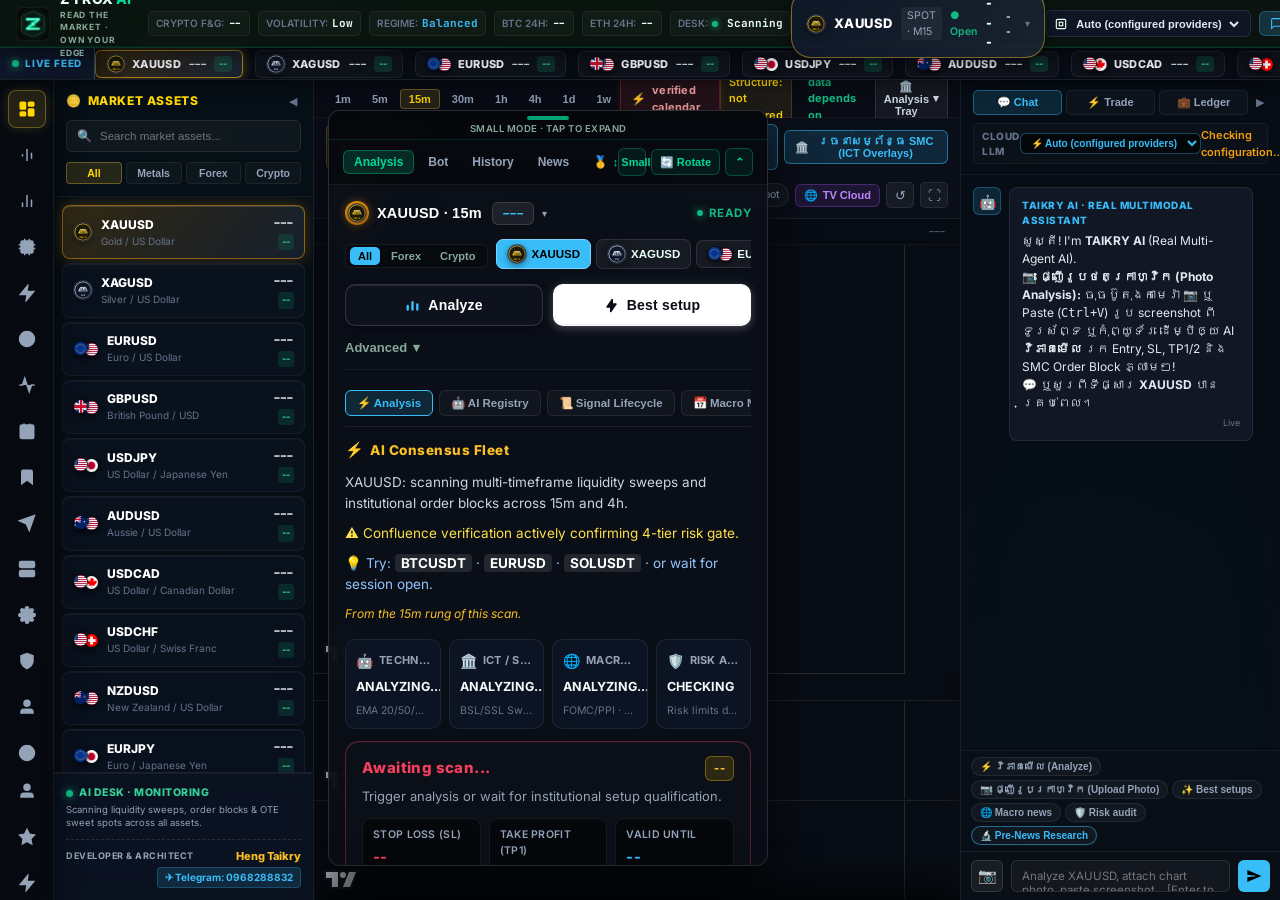
==== taikry/web/index.html @ 3a6254d8 "fix: restore realtime economic calendar feed" ====
<!DOCTYPE html>
<html lang="en">
<head>
  <meta charset="UTF-8">
  <meta name="viewport" content="width=device-width, initial-scale=1.0, viewport-fit=cover">
  <meta name="apple-mobile-web-app-capable" content="yes">
  <meta name="apple-mobile-web-app-status-bar-style" content="black-translucent">
  <meta name="apple-mobile-web-app-title" content="ZYROX AI">
  <meta name="mobile-web-app-capable" content="yes">
  <meta name="format-detection" content="telephone=no">
  <title>ZYROX AI — Read the Market. Own Your Edge.</title>
  <link rel="icon" type="image/svg+xml" href="assets/brand/zyrox-logo-icon.svg">
  <link rel="alternate icon" type="image/png" href="assets/brand/zyrox-logo-icon.png">
  <link rel="apple-touch-icon" href="assets/brand/zyrox-logo-icon.png">
  <link rel="stylesheet" href="styles.css?v=2.4.0">
  <link rel="preconnect" href="https://fonts.googleapis.com">
  <link rel="preconnect" href="https://fonts.gstatic.com" crossorigin>
  <link href="https://fonts.googleapis.com/css2?family=Inter:wght@400;500;600;700;800&family=JetBrains+Mono:wght@400;500;700&family=Kantumruy+Pro:wght@400;600;700&display=swap" rel="stylesheet">
  <!-- Telegram Mini App (WebApp) SDK -->
  <script src="https://telegram.org/js/telegram-web-app.js"></script>
</head>
<body class="theme-zyrox-emerald mobile-view-chart">

  <!-- ==========================================================================
       MAIN TERMINAL SHELL
       ========================================================================== -->
  <div class="terminal-shell">

    <!-- TOP GLOBAL INTELLIGENCE HEADER BAR -->
    <header class="terminal-topbar">
      <!-- Left: Brand Logo & Market Regime Bar -->
      <div class="topbar-left">
        <div class="terminal-brand" onclick="switchNavPane('overview')" title="ZYROX AI — Read the Market. Own Your Edge.">
          <img src="assets/brand/zyrox-logo-icon.svg" alt="ZYROX AI" class="brand-vector-logo" width="34" height="34">
          <div class="terminal-brand-text">
            <span class="brand-name" id="t-brand-title">ZYROX<span class="brand-accent">AI</span></span>
            <span class="brand-tag" id="t-brand-sub">READ THE MARKET · OWN YOUR EDGE</span>
          </div>
        </div>

        <!-- Live Market Regime Ticker Tape -->
        <div class="regime-ticker-bar">
          <div class="regime-item" title="Crypto Fear & Greed Index">
            <span class="regime-lbl">CRYPTO F&G:</span>
            <span class="regime-val text-gold" id="regime-fg-val">--</span>
          </div>
          <div class="regime-item" title="Market Implied Volatility">
            <span class="regime-lbl">VOLATILITY:</span>
            <span class="regime-val text-green" id="regime-vol-val">Low</span>
          </div>
          <div class="regime-item" title="Current Macro Regime">
            <span class="regime-lbl">REGIME:</span>
            <span class="regime-val text-cyan" id="regime-bias-val">Balanced</span>
          </div>
          <div class="regime-item" title="Bitcoin 24-Hour Change">
            <span class="regime-lbl">BTC 24H:</span>
            <span class="regime-val text-green" id="top-btc-24h">--</span>
          </div>
          <div class="regime-item" title="Ethereum 24-Hour Change">
            <span class="regime-lbl">ETH 24H:</span>
            <span class="regime-val text-green" id="top-eth-24h">--</span>
          </div>
          <div class="regime-item" title="Autonomous Multi-Agent Sentinel">
            <span class="regime-lbl">DESK:</span>
            <span class="regime-val text-green"><span class="pulse-dot-sm"></span> Scanning</span>
          </div>
        </div>
      </div>

      <!-- Center: Active Symbol Live Badge with Real-Time Flashing Ticker -->
      <div class="topbar-center">
        <div class="active-symbol-pill" onclick="openPairModal()" title="Click to Switch Market Instrument (All Crypto & Forex)">
          <span class="active-sym-icon" id="top-active-icon"><span class="real-asset-logo-wrap" title="Gold (XAU/USD)"><img src="assets/logos/xau.svg" class="real-asset-logo" alt="Gold XAU"></span></span>
          <span class="active-sym-ticker" id="top-active-ticker">XAUUSD</span>
          <span class="active-sym-source" id="top-active-source">SPOT · M15</span>
          <span class="active-sym-status">● Open</span>
          <span class="active-sym-price text-green" id="top-active-price">---</span>
          <span class="active-sym-change" id="top-active-change">--</span>
          <span class="active-sym-caret">▾</span>
        </div>
      </div>

      <!-- Right: AI Engine Selector & Action Buttons -->
      <div class="topbar-right">
        <!-- AI Engine Selector -->
        <div class="top-llm-wrapper" title="Select AI Engine Provider">
          <label class="top-llm-label" for="llm-provider-select">
            <svg class="top-btn-svg" viewBox="0 0 24 24" width="14" height="14" fill="none" stroke="currentColor" stroke-width="2"><rect x="4" y="4" width="16" height="16" rx="2"/><rect x="9" y="9" width="6" height="6"/></svg>
          </label>
          <select id="llm-provider-select" name="llm-provider-select" aria-label="AI Engine Provider" class="top-llm-select" onchange="onLLMProviderChange(this.value)">
            <option value="auto">Auto (configured providers)</option>
            <option value="anyrouter">AnyRouter Gateway</option>
            <option value="orcarouter">OrcaRouter Gateway</option>
            <option value="freellmapi">FreeLLMAPI endpoint</option>
            <option value="claude">Anthropic Claude</option>
            <option value="openai">OpenAI</option>
            <option value="gemini">Google Gemini</option>
            <option value="deepseek">DeepSeek</option>
            <option value="manus">Manus</option>
            <option value="ensemble">Configured provider ensemble</option>
            <option value="quant">Deterministic Python agents (no cloud LLM)</option>
          </select>
        </div>

        <!-- Action Quick-Buttons -->
        <button class="top-action-btn btn-ask-ai" onclick="focusAIChat()" title="Open AI Chat Assistant">
          <svg class="top-btn-svg" viewBox="0 0 24 24" width="13" height="13" fill="none" stroke="currentColor" stroke-width="2"><path d="M21 15a2 2 0 0 1-2 2H7l-4 4V5a2 2 0 0 1 2-2h14a2 2 0 0 1 2 2z"/></svg>
          <span id="t-top-ask-ai">Ask AI</span>
        </button>
        <button class="top-action-btn btn-quick-trade" onclick="executePlanTradeBridge()" title="Record a simulated paper trade and send a manual ticket">
          <svg class="top-btn-svg" viewBox="0 0 24 24" width="13" height="13" fill="none" stroke="currentColor" stroke-width="2"><polygon points="13 2 3 14 12 14 11 22 21 10 12 10 13 2"/></svg>
          <span id="t-top-trade">Paper Trade</span>
        </button>
        <button class="top-action-btn btn-top-alert" onclick="armCurrentAlert()" title="Arm Price Alert">
          <svg class="top-btn-svg" viewBox="0 0 24 24" width="13" height="13" fill="none" stroke="currentColor" stroke-width="2"><path d="M18 8A6 6 0 0 0 6 8c0 7-3 9-3 9h18s-3-2-3-9"/><path d="M13.73 21a2 2 0 0 1-3.46 0"/></svg>
          <span>Alert</span>
        </button>
        <button class="top-action-btn btn-lang" id="btn-lang-toggle" onclick="toggleLanguage()" title="Toggle Language (English / ភាសាខ្មែរ)">
          <svg class="top-btn-svg" viewBox="0 0 24 24" width="13" height="13" fill="none" stroke="currentColor" stroke-width="2"><circle cx="12" cy="12" r="10"/><line x1="2" y1="12" x2="22" y2="12"/><path d="M12 2a15.3 15.3 0 0 1 4 10 15.3 15.3 0 0 1-4 10 15.3 15.3 0 0 1-4-10 15.3 15.3 0 0 1 4-10z"/></svg>
          <span id="lang-btn-text">ភាសាខ្មែរ</span>
        </button>
        <button class="top-action-btn btn-schema-studio" id="btn-open-schema-studio" onclick="openSchemaStudio()" title="Open ZYROX Schema Studio & Database Platform">
          <svg class="top-btn-svg" viewBox="0 0 24 24" width="13" height="13" fill="none" stroke="currentColor" stroke-width="2"><rect x="3" y="3" width="18" height="18" rx="2" ry="2"/><line x1="3" y1="9" x2="21" y2="9"/><line x1="9" y1="21" x2="9" y2="9"/></svg>
          <span style="color:var(--cyan-neon, #06b6d4); font-weight:700;">📐 Schema Studio</span>
        </button>
        <!-- Windows Exness MT5 Bridge Live Status Pill -->
        <div class="bridge-status-pill" id="top-bridge-status-pill" onclick="openMT5BridgeModal()" title="Exness MT5 Windows Bridge: Click to view status & setup guide">
          <span class="bridge-status-dot bridge-disconnected" id="top-bridge-dot"></span>
          <span class="bridge-status-label" id="top-bridge-label">MT5: STANDBY</span>
        </div>
        <!-- Developer Profile & Direct Telegram Contact Badge -->
        <div class="dev-profile-badge" onclick="openDeveloperModal()" title="System Architect: Heng Taikry · Telegram: 0968288832">
          <div class="dev-avatar-pulse">
            <svg class="dev-avatar-svg" viewBox="0 0 24 24" width="14" height="14" fill="none" stroke="currentColor" stroke-width="2"><path d="M20 21v-2a4 4 0 0 0-4-4H8a4 4 0 0 0-4 4v2"/><circle cx="12" cy="7" r="4"/></svg>
            <span class="dev-online-pip"></span>
          </div>
          <div class="dev-info-col">
            <span class="dev-name">Heng Taikry</span>
            <span class="dev-contact-sub"><svg viewBox="0 0 24 24" width="10" height="10" fill="currentColor" class="dev-contact-svg"><path d="M2.01 21L23 12 2.01 3 2 10l15 2-15 2z"/></svg> 0968288832</span>
          </div>
        </div>
        <button class="top-action-btn btn-account-saas" id="top-btn-account" onclick="switchNavPane('account')" title="SaaS Account, 14-Day Free Trial & Quotas">
          <svg class="top-btn-svg" viewBox="0 0 24 24" width="13" height="13" fill="none" stroke="currentColor" stroke-width="2"><path d="M20 21v-2a4 4 0 0 0-4-4H8a4 4 0 0 0-4 4v2"/><circle cx="12" cy="7" r="4"/></svg>
          <span id="top-account-label">Account (Trial)</span>
        </button>
        <div class="status-badge status-badge-compact">
          <div class="status-dot"></div>
          <span id="system-status-text">SYSTEM STATUS</span>
        </div>
      </div>
    </header>
 
    <!-- ==========================================================================
         LIVE CRYPTO & FOREX INFINITE RUNNING LOOP TICKER RIBBON
         ========================================================================== -->
    <div class="crypto-forex-ticker-ribbon" id="crypto-forex-ticker" title="Click any market instrument to load chart instantly">
      <div class="ticker-ribbon-tag">
        <span class="ticker-live-dot"></span>
        <span class="ticker-tag-text">LIVE FEED</span>
      </div>
      <div class="ticker-ribbon-viewport">
        <div class="ticker-ribbon-track" id="ticker-ribbon-track">
          <!-- Populated dynamically and cloned for continuous infinite scrolling -->
        </div>
      </div>
    </div>

    <!-- ==========================================================================
         TERMINAL WORKSPACE BODY (4-Column Layout)
         ========================================================================== -->
    <div class="terminal-workspace">

      <!-- ======================================================================
           COLUMN 1: SLIM ICON NAVIGATION SIDEBAR (~56px)
           ====================================================================== -->
      <aside class="terminal-icon-nav" id="icon-nav-sidebar">
        <div class="nav-icon-group">
          <!-- 1. Overview -->
          <button class="nav-icon-btn active" id="btn-nav-overview" onclick="switchNavPane('overview')" title="Overview Dashboard">
            <svg class="nav-svg" viewBox="0 0 24 24" fill="none" stroke="currentColor" stroke-width="2"><rect x="3" y="3" width="7" height="9" rx="1"/><rect x="14" y="3" width="7" height="5" rx="1"/><rect x="14" y="12" width="7" height="9" rx="1"/><rect x="3" y="16" width="7" height="5" rx="1"/></svg>
            <span class="nav-tooltip">1. Overview</span>
          </button>
          <!-- 2. Live Markets -->
          <button class="nav-icon-btn" id="btn-nav-markets" onclick="switchNavPane('markets')" title="Live Markets Screener">
            <svg class="nav-svg" viewBox="0 0 24 24" fill="none" stroke="currentColor" stroke-width="2"><path d="M18 17V9M12 20V4M6 14v-3"/></svg>
            <span class="nav-tooltip">2. Live Markets</span>
          </button>
          <!-- 3. Advanced Charts -->
          <button class="nav-icon-btn" id="btn-nav-charts" onclick="switchNavPane('charts')" title="Advanced Interactive Charts">
            <svg class="nav-svg" viewBox="0 0 24 24" fill="none" stroke="currentColor" stroke-width="2"><line x1="18" y1="20" x2="18" y2="10"/><line x1="12" y1="20" x2="12" y2="4"/><line x1="6" y1="20" x2="6" y2="14"/></svg>
            <span class="nav-tooltip">3. Advanced Charts</span>
          </button>
          <!-- 4. AI Market Analysis -->
          <button class="nav-icon-btn" id="btn-nav-analysis" onclick="switchNavPane('analysis')" title="AI Market Analysis & SMC">
            <svg class="nav-svg" viewBox="0 0 24 24" fill="none" stroke="currentColor" stroke-width="2"><rect x="4" y="4" width="16" height="16" rx="2"/><rect x="9" y="9" width="6" height="6"/><path d="M9 1v3M15 1v3M9 20v3M15 20v3M20 9h3M20 14h3M1 9h3M1 14h3"/></svg>
            <span class="nav-tooltip">4. AI Analysis</span>
          </button>
          <!-- 5. Signal Center -->
          <button class="nav-icon-btn" id="btn-nav-signals" onclick="switchNavPane('signals')" title="Signal Center">
            <svg class="nav-svg" viewBox="0 0 24 24" fill="none" stroke="currentColor" stroke-width="2"><polygon points="13 2 3 14 12 14 11 22 21 10 12 10 13 2"/></svg>
            <span class="nav-tooltip">5. Signal Center</span>
          </button>
          <!-- 6. Signal History -->
          <button class="nav-icon-btn" id="btn-nav-history" onclick="switchNavPane('history')" title="Signal History & Audit Ledger">
            <svg class="nav-svg" viewBox="0 0 24 24" fill="none" stroke="currentColor" stroke-width="2"><circle cx="12" cy="12" r="10"/><polyline points="12 6 12 12 16 14"/></svg>
            <span class="nav-tooltip">6. Signal History</span>
          </button>
          <!-- 7. Performance Analytics -->
          <button class="nav-icon-btn" id="btn-nav-analytics" onclick="switchNavPane('analytics')" title="Performance Analytics">
            <svg class="nav-svg" viewBox="0 0 24 24" fill="none" stroke="currentColor" stroke-width="2"><path d="M22 12h-4l-3 9L9 3l-3 9H2"/></svg>
            <span class="nav-tooltip">7. Performance Analytics</span>
          </button>
          <!-- 8. Economic Calendar -->
          <button class="nav-icon-btn" id="btn-nav-calendar" onclick="switchNavPane('calendar')" title="Macro Economic Calendar">
            <svg class="nav-svg" viewBox="0 0 24 24" fill="none" stroke="currentColor" stroke-width="2"><rect x="3" y="4" width="18" height="18" rx="2" ry="2"/><line x1="16" y1="2" x2="16" y2="6"/><line x1="8" y1="2" x2="8" y2="6"/><line x1="3" y1="10" x2="21" y2="10"/></svg>
            <span class="nav-tooltip">8. Economic Calendar</span>
          </button>
          <!-- 9. Watchlist -->
          <button class="nav-icon-btn" id="btn-nav-watchlist" onclick="switchNavPane('watchlist')" title="Market Watchlist">
            <svg class="nav-svg" viewBox="0 0 24 24" fill="none" stroke="currentColor" stroke-width="2"><path d="M19 21l-7-5-7 5V5a2 2 0 0 1 2-2h10a2 2 0 0 1 2 2z"/></svg>
            <span class="nav-tooltip">9. Watchlist</span>
          </button>
          <!-- 10. Telegram Alerts -->
          <button class="nav-icon-btn" id="btn-nav-telegram" onclick="switchNavPane('telegram')" title="Telegram Alerts & Bot">
            <svg class="nav-svg" viewBox="0 0 24 24" fill="none" stroke="currentColor" stroke-width="2"><line x1="22" y1="2" x2="11" y2="13"/><polygon points="22 2 15 22 11 13 2 9 22 2"/></svg>
            <span class="nav-tooltip">10. Telegram Alerts</span>
          </button>
          <!-- 11. MT5 Connection -->
          <button class="nav-icon-btn" id="btn-nav-mt5" onclick="switchNavPane('mt5')" title="Exness MT5 Connection">
            <svg class="nav-svg" viewBox="0 0 24 24" fill="none" stroke="currentColor" stroke-width="2"><rect x="2" y="2" width="20" height="8" rx="2" ry="2"/><rect x="2" y="14" width="20" height="8" rx="2" ry="2"/><line x1="6" y1="6" x2="6.01" y2="6"/><line x1="6" y1="18" x2="6.01" y2="18"/></svg>
            <span class="nav-tooltip">11. MT5 Connection</span>
          </button>
          <!-- 12. Settings -->
          <button class="nav-icon-btn" id="btn-nav-settings" onclick="switchNavPane('settings')" title="Terminal Settings">
            <svg class="nav-svg" viewBox="0 0 24 24" fill="none" stroke="currentColor" stroke-width="2"><circle cx="12" cy="12" r="3"/><path d="M19.4 15a1.65 1.65 0 0 0 .33 1.82l.06.06a2 2 0 0 1 0 2.83 2 2 0 0 1-2.83 0l-.06-.06a1.65 1.65 0 0 0-1.82-.33 1.65 1.65 0 0 0-1 1.51V21a2 2 0 0 1-2 2 2 2 0 0 1-2-2v-.09A1.65 1.65 0 0 0 9 19.4a1.65 1.65 0 0 0-1.82.33l-.06.06a2 2 0 0 1-2.83 0 2 2 0 0 1 0-2.83l.06-.06a1.65 1.65 0 0 0 .33-1.82 1.65 1.65 0 0 0-1.51-1H3a2 2 0 0 1-2-2 2 2 0 0 1 2-2h.09A1.65 1.65 0 0 0 4.6 9a1.65 1.65 0 0 0-.33-1.82l-.06-.06a2 2 0 0 1 0-2.83 2 2 0 0 1 2.83 0l.06.06a1.65 1.65 0 0 0 1.82.33H9a1.65 1.65 0 0 0 1-1.51V3a2 2 0 0 1 2-2 2 2 0 0 1 2 2v.09a1.65 1.65 0 0 0 1 1.51 1.65 1.65 0 0 0 1.82-.33l.06-.06a2 2 0 0 1 2.83 0 2 2 0 0 1 0 2.83l-.06.06a1.65 1.65 0 0 0-.33 1.82V9a1.65 1.65 0 0 0 1.51 1H21a2 2 0 0 1 2 2 2 2 0 0 1-2 2h-.09a1.65 1.65 0 0 0-1.51 1z"/></svg>
            <span class="nav-tooltip">12. Settings</span>
          </button>
          <!-- 13. Admin -->
          <button class="nav-icon-btn" id="btn-nav-admin" onclick="switchNavPane('admin')" title="Admin Console">
            <svg class="nav-svg" viewBox="0 0 24 24" fill="none" stroke="currentColor" stroke-width="2"><path d="M12 22s8-4 8-10V5l-8-3-8 3v7c0 6 8 10 8 10z"/><polyline points="9 12 11 14 15 10"/></svg>
            <span class="nav-tooltip">13. Admin</span>
          </button>
          <!-- 14. SaaS Account -->
          <button class="nav-icon-btn" id="btn-nav-account" onclick="switchNavPane('account')" title="SaaS Account, Free Trial & Telegram Link">
            <svg class="nav-svg" viewBox="0 0 24 24" fill="none" stroke="currentColor" stroke-width="2"><path d="M20 21v-2a4 4 0 0 0-4-4H8a4 4 0 0 0-4 4v2"/><circle cx="12" cy="7" r="4"/></svg>
            <span class="nav-tooltip">14. Account & Trial</span>
          </button>
          <!-- 15. Support Center -->
          <button class="nav-icon-btn" id="btn-nav-support" onclick="switchNavPane('support')" title="Support Desk & Helpdesk">
            <svg class="nav-svg" viewBox="0 0 24 24" fill="none" stroke="currentColor" stroke-width="2"><circle cx="12" cy="12" r="10"/><path d="M9.09 9a3 3 0 0 1 5.83 1c0 2-3 3-3 3"/><line x1="12" y1="17" x2="12.01" y2="17"/></svg>
            <span class="nav-tooltip">15. Support Desk</span>
          </button>
        </div>

        <!-- Bottom Icons -->
        <div class="nav-bottom-group">
          <button class="nav-icon-btn dev-nav-btn" onclick="openDeveloperModal()" title="System Architect: Heng Taikry · Telegram: 0968288832">
            <svg class="nav-svg" viewBox="0 0 24 24" fill="none" stroke="currentColor" stroke-width="2"><path d="M20 21v-2a4 4 0 0 0-4-4H8a4 4 0 0 0-4 4v2"/><circle cx="12" cy="7" r="4"/></svg>
            <span class="nav-tooltip">Dev Profile</span>
          </button>
          <button class="nav-icon-btn" onclick="showPlansModal()" title="Institutional Pro Tier">
            <svg class="nav-svg" viewBox="0 0 24 24" fill="none" stroke="currentColor" stroke-width="2"><polygon points="12 2 15.09 8.26 22 9.27 17 14.14 18.18 21.02 12 17.77 5.82 21.02 7 14.14 2 9.27 8.91 8.26 12 2"/></svg>
            <span class="nav-tooltip">VIP Tier</span>
          </button>
          <button class="nav-icon-btn" id="btn-scan" onclick="triggerScan()" title="Trigger Market Scan Now">
            <svg class="nav-svg" viewBox="0 0 24 24" fill="none" stroke="currentColor" stroke-width="2"><polygon points="13 2 3 14 12 14 11 22 21 10 12 10 13 2"/></svg>
            <span class="nav-tooltip" id="t-scan-btn">Scan Now</span>
          </button>
        </div>
      </aside>

      <!-- ======================================================================
           COLUMN 2: WATCHLIST & ASSET SEARCH SIDEBAR (~260px)
           ====================================================================== -->
      <section class="terminal-watchlist-panel" id="terminal-watchlist">
        <!-- Watchlist Header -->
        <div class="watchlist-header">
          <div class="watchlist-title-row">
            <div class="watchlist-title-badge">
              <span>🪙</span>
              <span id="t-watchlist-title">Market Assets</span>
            </div>
            <button class="btn-collapse-watchlist" onclick="toggleWatchlistCollapse()" title="Toggle Watchlist Width">◀</button>
          </div>

          <!-- Live Search Input -->
          <div class="watchlist-search-wrap">
            <span class="search-icon">🔍</span>
            <input type="text" id="watchlist-search-input" class="watchlist-search-input" placeholder="Search market assets..." oninput="onWatchlistSearch(this.value)">
          </div>

          <!-- Category Filter Pills -->
          <div class="watchlist-cat-pills">
            <button class="wcat-pill active" onclick="switchWatchlistTab('ALL', this)">All</button>
            <button class="wcat-pill" onclick="switchWatchlistTab('COMMODITIES', this)">Metals</button>
            <button class="wcat-pill" onclick="switchWatchlistTab('FOREX', this)">Forex</button>
            <button class="wcat-pill" onclick="switchWatchlistTab('CRYPTO', this)">Crypto</button>
          </div>
        </div>

        <!-- Watchlist Items List (Real-Time Live Streaming) -->
        <div class="watchlist-scroll-container" id="watchlist-container">
          <!-- Rendered dynamically by app.js with live prices, tick animations, and change % -->
        </div>

        <!-- Monitoring status card; scanning depends on the running host and configured data feeds. -->
        <div class="desk-signal-card">
          <div class="desk-signal-header">
            <div class="desk-dot-pulse"></div>
            <span class="desk-title">AI DESK · MONITORING</span>
          </div>
          <div class="desk-desc">Scanning liquidity sweeps, order blocks & OTE sweet spots across all assets.</div>
          <div class="desk-dev-footer" onclick="openDeveloperModal()" title="Click to view Developer Profile & Contact">
            <div class="desk-dev-row">
              <span class="desk-dev-tag">DEVELOPER & ARCHITECT</span>
              <span class="desk-dev-author">Heng Taikry</span>
            </div>
            <div class="desk-dev-tg-row">
              <span class="desk-dev-tg-badge">✈ Telegram: 0968288832</span>
            </div>
          </div>
        </div>
      </section>

      <!-- ======================================================================
           COLUMN 3: CENTER CHART CANVAS & DOCKED PRO COCKPIT (flex-1)
           ====================================================================== -->
      <section class="terminal-center-canvas" id="terminal-center-canvas">
        
        <!-- Canvas Top Subbar: Timeframe Pills, Macro Catalyst Badge, Chart Status -->
        <div class="canvas-subbar">
          <div class="timeframe-selector-group">
            <button class="tf-pill" onclick="switchTimeframe('1', this)">1m</button>
            <button class="tf-pill" onclick="switchTimeframe('5', this)">5m</button>
            <button class="tf-pill active" onclick="switchTimeframe('15', this)">15m</button>
            <button class="tf-pill" onclick="switchTimeframe('30', this)">30m</button>
            <button class="tf-pill" onclick="switchTimeframe('60', this)">1h</button>
            <button class="tf-pill" onclick="switchTimeframe('240', this)">4h</button>
            <button class="tf-pill" onclick="switchTimeframe('D', this)">1d</button>
            <button class="tf-pill" onclick="switchTimeframe('W', this)">1w</button>
          </div>

          <!-- Pinned Macro Event Catalyst -->
          <div class="macro-catalyst-pill" id="macro-catalyst-badge" onclick="toggleMacroDrawer()" title="Click to view Forex Factory macro calendar">
            <span class="macro-fire-icon">⚡</span>
            <span id="macro-catalyst-text">No verified calendar data</span>
          </div>

          <div class="chart-meta-tags">
            <span class="meta-tag meta-tag-range" id="disp-structure-range">Structure: not measured</span>
            <span class="meta-tag meta-tag-live">Chart data depends on provider</span>
            <button class="btn-toggle-deepdive" onclick="toggleDeepDiveTray()" title="Toggle SMC & Causes Deep Dive Panel">
              <span>🏛️ Analysis Tray</span> <span id="deepdive-arrow">▾</span>
            </button>
          </div>
        </div>

        <!-- Main TradingView Chart Container -->
        <div class="tradingview-wrapper" id="tradingview-container">
          <!-- Embedded TradingView iframe -->
        </div>

        <!-- Floating Exit Fullscreen / Rotate Badge -->
        <button type="button" class="exit-fullscreen-badge" id="exit-fullscreen-badge" onclick="toggleRotateChart()" title="Exit Fullscreen / Rotate View">
          <span>✕</span> <span>Exit Fullscreen</span>
        </button>

        <!-- ====================================================================
             DOCKED FLOATING PRO COCKPIT WIDGET (At Bottom-Left of Chart)
             ==================================================================== -->
        <div class="cockpit-widget-card cockpit-size-small" id="cockpit-widget">
          <!-- Mobile Drag / Tap Resize & Rotation Handle -->
          <div class="cockpit-resize-handle" id="cockpit-resize-handle" onclick="cycleCockpitSize()" title="Tap to switch between Small, Big, and Minimized size">
            <div class="handle-pill"></div>
            <span class="handle-mode-indicator" id="cockpit-mode-indicator">Small Mode · Tap to Expand</span>
          </div>

          <!-- Top Navigation Pills & Controls -->
          <div class="cockpit-top-bar">
            <div class="cockpit-tabs-group">
              <button class="cockpit-tab-pill active" id="c-tab-analysis" onclick="switchCockpitTab('analysis', this)">Analysis</button>
              <button class="cockpit-tab-pill" id="c-tab-bot" onclick="switchCockpitTab('bot', this)">Bot</button>
              <button class="cockpit-tab-pill" id="c-tab-history" onclick="switchCockpitTab('history', this)">History</button>
              <button class="cockpit-tab-pill" id="c-tab-news" onclick="switchCockpitTab('news', this)">News</button>
              <button class="cockpit-tab-pill" id="c-tab-xauusd-signals" onclick="switchCockpitTab('xauusd-signals', this)">🥇 Gold Signals</button>
            </div>
            <div class="cockpit-top-actions">
              <button type="button" class="btn-card-size-toggle" onclick="cycleCockpitSize()" id="cockpit-size-btn" title="Rotate Size: Small / Big">↕ Small</button>
              <button type="button" class="btn-rotate-chart-toggle" onclick="toggleRotateChart()" id="cockpit-rotate-btn" title="Rotate Chart / Fullscreen View">🔄 Rotate</button>
              <button type="button" class="btn-collapse-toggle" onclick="toggleCockpitCollapse()" id="cockpit-collapse-btn" title="Minimize / Expand Cockpit">⌃</button>
            </div>
          </div>

          <div class="cockpit-body" id="cockpit-body">
            <!-- Pair Selector Badge & Live Status -->
            <div class="cockpit-asset-row">
              <button class="cockpit-asset-badge" onclick="openPairModal()" title="Click to choose from All Crypto & Forex pairs">
                <div class="asset-icon-wrapper" id="cockpit-asset-icon-wrap">
                  <span class="asset-icon" id="cockpit-asset-icon"><span class="real-asset-logo-wrap" title="Gold (XAU/USD)"><img src="assets/logos/xau.svg" class="real-asset-logo" alt="Gold XAU"></span></span>
                </div>
                <span class="asset-symbol-text" id="cockpit-asset-display">XAUUSD · 15m</span>
                <span class="asset-live-badge-price" id="cockpit-asset-live-price">---</span>
                <span class="asset-caret">▾</span>
              </button>
              <div class="cockpit-status-badge" id="cockpit-status-badge">
                <span class="status-pulse-dot"></span>
                <span id="cockpit-status-text">READY</span>
              </div>
            </div>

            <!-- Quick Asset Switcher Chips -->
            <div class="cockpit-quick-chips-bar">
              <div class="chips-category-filter">
                <button class="chip-cat-btn active" id="chip-cat-all" onclick="filterChips('ALL', this)">All</button>
                <button class="chip-cat-btn" id="chip-cat-forex" onclick="filterChips('FOREX', this)">Forex</button>
                <button class="chip-cat-btn" id="chip-cat-crypto" onclick="filterChips('CRYPTO', this)">Crypto</button>
              </div>
              <div class="chips-scroll-list" id="cockpit-chips-container">
                <!-- Dynamically populated by app.js -->
              </div>
            </div>

            <!-- Primary Action Buttons: Analyze vs Best Setup -->
            <div class="cockpit-action-row">
              <button class="cockpit-btn cockpit-btn-analyze" id="btn-cockpit-analyze" onclick="runCockpitAnalyze()" title="Run Multi-Timeframe Institutional Scan">
                <svg class="btn-svg-icon" viewBox="0 0 20 20" fill="currentColor">
                  <rect x="2" y="9" width="3.2" height="8" rx="1.6" fill="#38bdf8"/>
                  <rect x="8.4" y="4" width="3.2" height="13" rx="1.6" fill="#38bdf8"/>
                  <rect x="14.8" y="7" width="3.2" height="10" rx="1.6" fill="#38bdf8"/>
                </svg>
                <span id="t-cockpit-analyze">Analyze</span>
              </button>
              <button class="cockpit-btn cockpit-btn-best" id="btn-cockpit-best" onclick="runCockpitBestSetup()" title="Find Best Institutional Setup Across All Markets">
                <svg class="btn-svg-icon" viewBox="0 0 20 20" fill="currentColor">
                  <path fill-rule="evenodd" d="M11.3 1.046A1 1 0 0112 2v5h4a1 1 0 01.82 1.573l-7 10A1 1 0 018 18v-5H4a1 1 0 01-.82-1.573l7-10a1 1 0 011.12-.38z" clip-rule="evenodd" fill="#090d16"/>
                </svg>
                <span id="t-cockpit-best">Best setup</span>
              </button>
            </div>

            <!-- Advanced Collapsible Accordion -->
            <div class="cockpit-advanced-wrapper">
              <button class="advanced-toggle-btn" onclick="toggleAdvancedAccordion()" id="btn-advanced-toggle">
                <span>Advanced</span>
                <span class="accordion-arrow" id="advanced-arrow">▾</span>
              </button>
              <div class="advanced-content-panel" id="advanced-content-panel">
                <div class="advanced-grid">
                  <div class="adv-item">
                    <span class="adv-label">Timeframe:</span>
                    <div class="adv-tf-group">
                      <button class="adv-tf-btn" onclick="selectCockpitTF('5', this)">M5</button>
                      <button class="adv-tf-btn active" onclick="selectCockpitTF('15', this)">M15</button>
                      <button class="adv-tf-btn" onclick="selectCockpitTF('60', this)">H1</button>
                      <button class="adv-tf-btn" onclick="selectCockpitTF('240', this)">H4</button>
                      <button class="adv-tf-btn" onclick="selectCockpitTF('D', this)">D1</button>
                    </div>
                  </div>
                  <div class="adv-item">
                    <span class="adv-label">AI Engine Model:</span>
                    <select id="adv-llm-select" class="adv-llm-select" onchange="onLLMProviderChange(this.value)" title="Select AI Engine Model">
                      <option value="auto">Auto Fleet (Groq ➔ Gemini ➔ DeepSeek ➔ Claude ➔ OpenAI)</option>
                      <option value="groq">⚡ Groq Cloud (Free DeepSeek R1 & Llama 3.3 @ 500 tok/s)</option>
                      <option value="gemini">✨ Google Gemini Flash (Free Tier)</option>
                      <option value="openrouter">🌐 OpenRouter (Free Models)</option>
                      <option value="deepseek">🧠 DeepSeek V3 / R1 Reasoner</option>
                      <option value="claude">🔮 Anthropic Claude 3.7 / 3.5 Sonnet</option>
                      <option value="openai">🎯 OpenAI o3-mini / GPT-4o</option>
                      <option value="manus">⚡ Manus AI Autonomous Agent</option>
                      <option value="quant">🛡️ Deterministic agents (no cloud LLM)</option>
                    </select>
                  </div>
                  <div class="adv-item">
                    <span class="adv-label">Risk Floor:</span>
                    <span class="adv-badge adv-badge-emerald">Configured Minimum R:R</span>
                  </div>
                </div>
              </div>
            </div>

            <!-- Cockpit Subpane Switcher Tabs -->
            <div class="cockpit-subpane-tabs">
              <button class="cockpit-subpane-tab active" id="tab-sub-analysis" onclick="switchCockpitSubpane('analysis')">⚡ Analysis</button>
              <button class="cockpit-subpane-tab" id="tab-sub-bot" onclick="switchCockpitSubpane('bot')">🤖 AI Registry</button>
              <button class="cockpit-subpane-tab" id="tab-sub-history" onclick="switchCockpitSubpane('history')">📜 Signal Lifecycle</button>
              <button class="cockpit-subpane-tab" id="tab-sub-news" onclick="switchCockpitSubpane('news')">📅 Macro News</button>
            </div>

            <!-- ================= SUBPANE 1: ANALYSIS ================= -->
            <div class="cockpit-subpane active" id="pane-cockpit-analysis">
              <!-- AI Narrative Header -->
              <div class="cockpit-ai-header">
                <span class="ai-lightning-icon">⚡</span>
                <span class="ai-tag-title">AI Consensus Fleet</span>
              </div>

              <!-- Narrative Overview Box -->
              <div class="cockpit-narrative-box">
                <p class="narrative-p" id="cockpit-narrative-main">
                  XAUUSD: scanning multi-timeframe liquidity sweeps and institutional order blocks across 15m and 4h.
                </p>
                <p class="narrative-warning" id="cockpit-narrative-warning">
                  ⚠️ Confluence verification actively confirming 4-tier risk gate.
                </p>
                <p class="narrative-tip" id="cockpit-narrative-tip">
                  💡 Try: <b>BTCUSDT</b> · <b>EURUSD</b> · <b>SOLUSDT</b> · or wait for session open.
                </p>
                <p class="narrative-rung" id="cockpit-narrative-rung">
                  From the 15m rung of this scan.
                </p>
              </div>

              <!-- Live AI Agents Consensus Fleet Strip -->
              <div class="cockpit-agents-strip" id="cockpit-agents-strip">
                <div class="cockpit-agent-mini-card" id="c-agent-1-card">
                  <div class="agent-mini-head">
                    <span class="agent-mini-icon">🤖</span>
                    <span class="agent-mini-name">Technical Momentum</span>
                  </div>
                  <div class="agent-mini-val" id="c-agent-1-status">ANALYZING...</div>
                  <div class="agent-mini-sub" id="c-agent-1-sub">EMA 20/50/200 · RSI · ATR</div>
                </div>

                <div class="cockpit-agent-mini-card" id="c-agent-2-card">
                  <div class="agent-mini-head">
                    <span class="agent-mini-icon">🏛️</span>
                    <span class="agent-mini-name">ICT / SMC Specialist</span>
                  </div>
                  <div class="agent-mini-val" id="c-agent-2-status">ANALYZING...</div>
                  <div class="agent-mini-sub" id="c-agent-2-sub">BSL/SSL Sweeps · FVG · OTE</div>
                </div>

                <div class="cockpit-agent-mini-card" id="c-agent-3-card">
                  <div class="agent-mini-head">
                    <span class="agent-mini-icon">🌐</span>
                    <span class="agent-mini-name">Macro & News</span>
                  </div>
                  <div class="agent-mini-val" id="c-agent-3-status">ANALYZING...</div>
                  <div class="agent-mini-sub" id="c-agent-3-sub">FOMC/PPI · DXY · Blackout</div>
                </div>

                <div class="cockpit-agent-mini-card" id="c-agent-4-card">
                  <div class="agent-mini-head">
                    <span class="agent-mini-icon">🛡️</span>
                    <span class="agent-mini-name">Risk Arbiter</span>
                  </div>
                  <div class="agent-mini-val" id="c-agent-4-status">CHECKING</div>
                  <div class="agent-mini-sub" id="c-agent-4-sub">Risk limits depend on server configuration</div>
                </div>
              </div>

              <!-- 🎯 THE PLAN CARD -->
              <div class="cockpit-plan-card" id="cockpit-plan-card">
                <div class="plan-card-header">
                  <div class="plan-title-badge" id="plan-title-badge">Awaiting scan...</div>
                  <div class="plan-score-badge" id="plan-score-badge">--</div>
                </div>
                <div class="plan-sub-desc" id="plan-sub-desc">
                  Trigger analysis or wait for institutional setup qualification.
                </div>

                <!-- 3 Metrics Columns -->
                <div class="plan-metrics-grid">
                  <div class="plan-metric-box">
                    <div class="plan-metric-lbl">STOP LOSS (SL)</div>
                    <div class="plan-metric-val val-red" id="plan-sl-val">--</div>
                  </div>
                  <div class="plan-metric-box">
                    <div class="plan-metric-lbl">TAKE PROFIT (TP1)</div>
                    <div class="plan-metric-val val-green" id="plan-tp-val">--</div>
                  </div>
                  <div class="plan-metric-box">
                    <div class="plan-metric-lbl">VALID UNTIL</div>
                    <div class="plan-metric-val val-blue" id="plan-valid-val">--</div>
                  </div>
                </div>

                <!-- Plan Details & Rationale -->
                <div class="plan-details-text">
                  <p id="plan-detail-floor">The server-configured risk-reward floor is checked for each approved setup.</p>
                  <p id="plan-detail-inval"><b>Invalidation:</b> <span id="plan-inval-price">Awaiting setup criteria...</span></p>
                  <p id="plan-detail-why"><b>Why SELL / BUY:</b> <span id="plan-why-text">Awaiting multi-agent consensus run.</span></p>
                  <p id="plan-detail-why-kh" class="khmer-text"><b>🇰🇭 វិភាគមូលហេតុ:</b> <span id="plan-why-kh">កំពុងរង់ចាំការវិភាគកម្រិតស្ថាប័ន...</span></p>
                </div>

                <!-- Armed Alert Sub-Card -->
                <div class="plan-armed-banner" id="plan-armed-banner">
                  <svg viewBox="0 0 24 24" width="13" height="13" fill="none" stroke="currentColor" stroke-width="2" class="plan-armed-svg"><path d="M18 8A6 6 0 0 0 6 8c0 7-3 9-3 9h18s-3-2-3-9"/><path d="M13.73 21a2 2 0 0 1-3.46 0"/></svg>
                  <span id="plan-armed-text">Alert ready to arm on qualified setup verification</span>
                </div>
              </div>

              <div id="cockpit-best-setups-panel" class="cockpit-best-setups-panel" hidden aria-live="polite"></div>



              <!-- Footnote Disclaimer -->
              <div class="cockpit-footnote">
                <p><b>PLAN — not a signal:</b> not published, not tracked, never counted in the win rate, never sent to auto-trade. It becomes a trade only if a re-check passes every institutional gate.</p>
                <p><b>Best time to check again:</b> after the 15m candle closes at <span id="plan-next-check">14:15</span> (GMT+7), or when your alert fires.</p>
              </div>

              <!-- Bottom Action Buttons -->
              <div class="cockpit-footer-actions">
                <button type="button" class="cockpit-sub-btn" onclick="runCockpitAnalyze()">
                  🔄 Scan again
                </button>
                <button type="button" class="cockpit-sub-btn cockpit-sub-btn-primary" id="btn-analyze-pair-tf" onclick="runCockpitAnalyze()">
                  Analyze XAUUSD 15m
                </button>
                <button type="button" class="cockpit-sub-btn cockpit-sub-btn-debate" onclick="switchNavPane('debate')">
                  💬 AI Debate (និយាយគ្នា)
                </button>
              </div>

              <!-- Bottom Sticky Status Toast -->
              <div class="cockpit-status-toast" id="cockpit-status-toast">
                <span class="toast-clock">🕒</span>
                <span id="cockpit-toast-text">Nothing new — the same no-setup read as a moment ago.</span>
              </div>
            </div>

            <!-- ================= SUBPANE 2: BOT ================= -->
            <div class="cockpit-subpane" id="pane-cockpit-bot">
              <div class="cockpit-ai-header">
                <span class="ai-lightning-icon">🤖</span>
                <span class="ai-tag-title">Paper Trade Sentinel</span>
              </div>
              <div class="bot-overview-grid">
                <div class="bot-metric-card">
                  <div class="bot-metric-title">Trading Mode</div>
                  <div class="bot-metric-val val-green">Paper simulated · risk limit configured per ticket</div>
                </div>
                <div class="bot-metric-card">
                  <div class="bot-metric-title">Daily Signal Quota</div>
                  <div class="bot-metric-val val-blue" id="cockpit-bot-quota">Not checked</div>
                </div>
                <div class="bot-metric-card">
                  <div class="bot-metric-title">Active Positions</div>
                  <div class="bot-metric-val" id="cockpit-bot-open">Unavailable</div>
                </div>
              </div>
              <div class="bot-callout-box">
                <p>💡 <b>Institutional AI Execution Rule:</b> No orders are filled during pre-news blackouts or if R:R is below 1:2.0.</p>
                <div class="bot-actions-row">
                  <button class="btn btn-gold btn-sm" id="btn-cockpit-live-debate" onclick="runCockpitLiveDebate()">⚡ Run Live Agent Debate (ពិភាក្សាគ្នាភ្លាមៗ)</button>
                  <button class="btn btn-outline btn-sm" onclick="showPlansModal()">See Tier Specs & Quota</button>
                </div>
              </div>
              <div class="cockpit-bot-debate-box" id="cockpit-bot-debate-container">
                <div class="bot-debate-placeholder">
                  <span class="debate-pulse-icon">💬</span>
                  <span>Click <b>"Review Agent Evidence"</b> to review the latest technical, SMC, macro, and risk-agent findings for <b><span id="cockpit-debate-active-sym">XAUUSD</span></b> in English and Khmer.</span>
                </div>
              </div>

              <!-- Multi-Agent Registry & Hybrid Model Router Telemetry HUD -->
              <div class="cockpit-ai-header cockpit-ai-header-spaced">
                <span class="ai-lightning-icon">⚡</span>
                <span class="ai-tag-title">Institutional Agent Registry & Model Router</span>
              </div>
              <div class="registry-telemetry-container" id="registry-telemetry-container">
                <div class="registry-telemetry-loading">Loading live agent registry telemetry...</div>
              </div>
            </div>

            <!-- ================= SUBPANE 3: HISTORY ================= -->
            <div class="cockpit-subpane" id="pane-cockpit-history">
              <div class="cockpit-ai-header">
                <span class="ai-lightning-icon">📜</span>
                <span class="ai-tag-title">Institutional Setup & Signal History</span>
              </div>
              <div class="cockpit-history-list" id="cockpit-history-container">
                <!-- Populated dynamically -->
              </div>
            </div>

            <!-- ================= SUBPANE 4: NEWS ================= -->
            <div class="cockpit-subpane" id="pane-cockpit-news">
              <div class="cockpit-ai-header">
                <span class="ai-lightning-icon">📅</span>
                <span class="ai-tag-title">Macro Catalyst & Economic News Feed</span>
              </div>
              <div id="cockpit-news-quick-list" class="cockpit-news-mini-list">
                <!-- Populated from economic calendar -->
              </div>
            </div>

            <!-- ================= SUBPANE 5: XAUUSD TELEGRAM SIGNALS ================= -->
            <div class="cockpit-subpane" id="pane-cockpit-xauusd-signals">
              <div class="cockpit-ai-header">
                <span class="ai-lightning-icon">🥇</span>
                <span class="ai-tag-title" id="t-xauusd-panel-title">XAUUSD Telegram Signals & Win-Rate Engine</span>
              </div>
              <div id="xauusd-signals-panel-content">
                <div class="registry-telemetry-loading">Loading verified XAUUSD signals & win-rate metrics...</div>
              </div>
            </div>

          </div>
        </div>

        <!-- ====================================================================
             COLLAPSIBLE INSTITUTIONAL ANALYSIS TRAY (SMC HUD, MTF, CAUSES)
             ==================================================================== -->
        <div class="terminal-deepdive-tray" id="terminal-deepdive-tray">
          <div class="deepdive-tray-header">
            <div class="deepdive-title">
              <span>🏛️</span>
              <span>Institutional SMC Structure, Causal Synthesis & Safety Audit</span>
            </div>
            <button class="btn-close-tray" onclick="toggleDeepDiveTray()">✕</button>
          </div>

          <div class="deepdive-tray-content">
            <!-- Consensus Banner -->
            <div class="consensus-banner">
              <div class="banner-metric">
                <span class="metric-label" id="t-market-bias-label">Consensus Bias</span>
                <span class="metric-value val-gold" id="disp-market-bias">ANALYZING...</span>
              </div>
              <div class="banner-metric">
                <span class="metric-label" id="t-setup-status-label">Setup Status</span>
                <span class="metric-value" id="disp-setup-status">EVALUATING</span>
              </div>
              <div class="banner-metric">
                <span class="metric-label">Verified Price</span>
                <span class="metric-value" id="disp-verified-price">---</span>
              </div>
              <div class="banner-metric">
                <span class="metric-label">Risk-to-Reward</span>
                <span class="metric-value val-green" id="disp-risk-reward">---</span>
              </div>
            </div>

            <!-- ICT / SMC Institutional Structure HUD -->
            <div class="smc-hud">
              <div class="hud-top-bar">
                <div class="hud-title">
                  <span>🏛️</span>
                  <span id="t-hud-title">ICT / SMC Institutional Structure HUD</span>
                </div>
                <div class="killzone-pulse-badge" id="kz-pulse-badge">
                  <span class="pulse-dot"></span>
                  <span id="kz-status-text">DETECTING KILLZONE...</span>
                </div>
                <div class="symbol-category" id="kz-next-schedule">Next: London Open at 07:00 UTC</div>
              </div>

              <!-- Dealing Range & OTE Sweet Spot Slider -->
              <div class="ote-container">
                <div class="ote-header">
                  <span><b>Dealing Range & Optimal Trade Entry (OTE 62%-79%)</b></span>
                  <span id="ote-status-badge" class="tf-status-badge badge-neutral-soft">EQUILIBRIUM 50%</span>
                </div>
                <div class="ote-bar-wrapper">
                  <div class="zone-discount" title="Discount Zone (<50%)">
                    <div class="zone-ote-sweet" title="ICT OTE Golden Sweet Spot (61.8% - 78.6%)"></div>
                  </div>
                  <div class="zone-premium" title="Premium Zone (>50%)"></div>
                  <div class="ote-marker" id="ote-slider-marker"></div>
                </div>
                <div class="ote-labels">
                  <span>Range Low: <b id="ote-range-low">---</b></span>
                  <span>OTE Sweet Spot (0.705): <b class="val-gold" id="ote-sweet-spot">---</b></span>
                  <span>Equilibrium: <b id="ote-range-eq">---</b></span>
                  <span>Range High: <b id="ote-range-high">---</b></span>
                </div>
              </div>

              <!-- SMC 6-Zone Institutional Matrix Grid -->
              <div class="smc-cards-grid">
                <div class="smc-mini-card">
                  <div class="smc-mini-title">🧱 Order Blocks (OB)</div>
                  <div class="smc-mini-val" id="smc-ob-val">Scanning...</div>
                </div>
                <div class="smc-mini-card">
                  <div class="smc-mini-title">🧱 Breaker Blocks</div>
                  <div class="smc-mini-val" id="smc-bb-val">Scanning...</div>
                </div>
                <div class="smc-mini-card">
                  <div class="smc-mini-title">🕳️ Fair Value Gaps (FVG)</div>
                  <div class="smc-mini-val" id="smc-fvg-val">Scanning...</div>
                </div>
                <div class="smc-mini-card">
                  <div class="smc-mini-title">💧 Liquidity & Judas Swing</div>
                  <div class="smc-mini-val" id="smc-liq-val">Scanning...</div>
                </div>
                <div class="smc-mini-card smc-card-vp">
                  <div class="smc-mini-title">📊 Volume Profile (POC / VAH / VAL)</div>
                  <div class="smc-mini-val text-gold" id="smc-vp-val">Computing POC...</div>
                  <div class="smc-mini-sub" id="smc-vp-sub">70% Value Area Range</div>
                </div>
                <div class="smc-mini-card smc-card-ifvg">
                  <div class="smc-mini-title">🔄 Inversion FVG (IFVG) & BPR</div>
                  <div class="smc-mini-val text-cyan" id="smc-ifvg-val">Scanning Flips...</div>
                  <div class="smc-mini-sub" id="smc-ifvg-sub">Support/Resistance Flip</div>
                </div>
              </div>

              <!-- Fixed Range Volume Profile Visual HUD -->
              <div class="volume-profile-hud-wrap" id="vp-hud-wrap">
                <div class="vp-hud-header">
                  <div class="vp-hud-title">
                    <span class="vp-hud-icon">📊</span>
                    <span><b>Fixed-Range Volume Profile & Value Area Distribution</b></span>
                  </div>
                  <span class="tf-status-badge badge-neutral-soft" id="vp-position-badge">INSIDE VALUE AREA</span>
                </div>
                <div class="vp-key-nodes">
                  <span class="vp-node-item"><span class="vp-dot vp-dot-vah"></span> VAH: <b id="vp-node-vah">---</b></span>
                  <span class="vp-node-item"><span class="vp-dot vp-dot-poc"></span> Point of Control (POC): <b class="text-gold" id="vp-node-poc">---</b></span>
                  <span class="vp-node-item"><span class="vp-dot vp-dot-val"></span> VAL: <b id="vp-node-val">---</b></span>
                  <span class="vp-node-item">Total Vol: <b id="vp-node-vol">---</b></span>
                </div>
                <div class="vp-bars-container" id="vp-bars-container">
                  <!-- Rendered dynamically as horizontal distribution bars -->
                </div>
                <div class="vp-interpretation" id="vp-interpretation">
                  Volume profile distribution actively mapping institutional trading activity.
                </div>
              </div>

              <!-- MTF Trend Matrix -->
              <div class="trend-matrix-bar">
                <span class="tf-label">📊 MTF Trend Alignment:</span>
                <div class="trend-tf-item"><span class="tf-label">D1:</span> <span class="tf-status-badge badge-neutral-soft" id="tf-d1">---</span></div>
                <div class="trend-tf-item"><span class="tf-label">H4:</span> <span class="tf-status-badge badge-neutral-soft" id="tf-h4">---</span></div>
                <div class="trend-tf-item"><span class="tf-label">H1:</span> <span class="tf-status-badge badge-neutral-soft" id="tf-h1">---</span></div>
                <div class="trend-tf-item"><span class="tf-label">M15:</span> <span class="tf-status-badge badge-neutral-soft" id="tf-m15">---</span></div>
                <div class="trend-tf-item"><span class="tf-label">M5:</span> <span class="tf-status-badge badge-neutral-soft" id="tf-m5">---</span></div>
              </div>
            </div>

            <!-- Smart Multi-Agent Cause & Rationale Analysis -->
            <div class="card smart-cause-card mt-16">
              <div class="card-header">
                <div class="card-title">
                  <span>🧠</span>
                  <span id="t-smart-analysis-title">Smart Multi-Agent Cause Analysis (វិភាគមូលហេតុ)</span>
                </div>
                <span class="agent-bias-badge badge-gold" id="smart-synthesis-badge">MULTI-AGENT CONSENSUS</span>
              </div>

              <!-- Cloud LLM provider configuration -->
              <div class="llm-fleet-bar" id="llm-fleet-bar">
                <span class="llm-fleet-title">⚡ Cloud providers:</span>
                <span class="llm-pill llm-pill-groq" id="llm-badge-groq" title="Groq provider configuration">⚡ Groq</span>
                <span class="llm-pill llm-pill-gemini" id="llm-badge-gemini" title="Google Gemini provider configuration">✨ Gemini</span>
                <span class="llm-pill llm-pill-openrouter" id="llm-badge-openrouter" title="OpenRouter provider configuration">🌐 OpenRouter</span>
                <span class="llm-pill llm-pill-deepseek" id="llm-badge-deepseek" title="DeepSeek R1 / V3">🔴 DeepSeek R1/V3</span>
                <span class="llm-pill llm-pill-claude" id="llm-badge-claude" title="Anthropic Claude 3.7 / 3.5">🟣 Claude 3.7/3.5</span>
                <span class="llm-pill llm-pill-openai" id="llm-badge-openai" title="OpenAI o3/o1/4o">🟢 OpenAI o3/o1/4o</span>
                <span class="llm-pill llm-pill-manus" id="llm-badge-manus" title="Manus AI Agent Pro">🟠 Manus AI Pro</span>
                <span class="llm-active-meta" id="llm-active-meta">🤖 LLM call not reported</span>
              </div>

              <!-- Synthesis Rationale Box -->
              <div class="synthesis-box" id="synthesis-box">
                <div class="synthesis-title">💡 <span id="t-synthesis-label">Synthesized Cause & Market Thesis:</span></div>
                <p class="synthesis-text" id="synthesis-text">Evaluating unified confluence across Technical, SMC, and Macro models...</p>
              </div>

              <!-- 4 Agents Causal Reasons Grid -->
              <div class="causes-grid">
                <div class="cause-item">
                  <div class="cause-header">
                    <span class="cause-agent-name">🤖 1. Technical Momentum Causes (មូលហេតុបច្ចេកទេស)</span>
                    <span class="agent-bias-badge badge-neutral" id="cause1-bias">NEUTRAL</span>
                  </div>
                  <ul class="cause-bullets" id="cause1-bullets">
                    <li>Analyzing multi-timeframe EMA alignment (20/50/200)...</li>
                  </ul>
                </div>

                <div class="cause-item">
                  <div class="cause-header">
                    <span class="cause-agent-name">🏛️ 2. Institutional SMC Causes (មូលហេតុរចនាសម្ព័ន្ធស្ថាប័ន)</span>
                    <span class="agent-bias-badge badge-neutral" id="cause2-bias">NEUTRAL</span>
                  </div>
                  <ul class="cause-bullets" id="cause2-bullets">
                    <li>Mapping liquidity sweep, order block, and OTE sweet spot...</li>
                  </ul>
                </div>

                <div class="cause-item">
                  <div class="cause-header">
                    <span class="cause-agent-name">🌐 3. Macroeconomic & DXY Causes (មូលហេតុម៉ាក្រូសេដ្ឋកិច្ច)</span>
                    <span class="agent-bias-badge badge-neutral" id="cause3-bias">NEUTRAL</span>
                  </div>
                  <ul class="cause-bullets" id="cause3-bullets">
                    <li>Tracking US Dollar Index momentum and interest rate expectations...</li>
                  </ul>
                </div>

                <div class="cause-item">
                  <div class="cause-header">
                    <span class="cause-agent-name">🛡️ 4. Risk & Safety Audit Causes (មូលហេតុគ្រប់គ្រងហានិភ័យ)</span>
                    <span class="agent-bias-badge badge-neutral" id="cause4-bias">WAIT</span>
                  </div>
                  <ul class="cause-bullets" id="cause4-bullets">
                    <li>Checking the configured risk and reward rules...</li>
                  </ul>
                </div>
              </div>

              <!-- Pre-Execution Safety Verification Checklist -->
              <div class="pretrade-checklist">
                <span class="checklist-title">🛡️ <span id="t-chk-title">Pre-Execution Safety Checklist:</span></span>
                <div class="checklist-items">
                  <span class="chk-pill" id="chk-trend">⚪ HTF Trend Alignment</span>
                  <span class="chk-pill" id="chk-smc">⚪ SMC Liquidity / OTE</span>
                  <span class="chk-pill" id="chk-macro">⚪ Macro Dollar Bias</span>
                  <span class="chk-pill" id="chk-rr">⚪ Configured R:R Floor</span>
                </div>
              </div>
            </div>

            <!-- Execution Signal & Settlement Card -->
            <div class="card execution-card mt-16" id="execution-card">
              <div class="card-header">
                <div class="card-title">
                  <span>🎯</span>
                  <span id="t-exec-title">Trade Execution Signal (ចំណុចប្រតិបត្តិការជួញដូរ)</span>
                </div>
                <span class="exec-action-badge badge-neutral" id="exec-action-badge">EVALUATING</span>
              </div>
              <div class="rejection-notice" id="rejection-notice">
                ⚠️ <b>Capital Protection Active:</b> Setup rejected by Risk Validator. Execution levels locked to protect capital.
              </div>
              <div class="exec-levels-grid" id="exec-levels-grid">
                <div class="exec-level-box">
                  <div class="exec-label" id="t-entry-label">Entry Price</div>
                  <div class="exec-val val-gold" id="exec-entry">---</div>
                </div>
                <div class="exec-level-box">
                  <div class="exec-label" id="t-sl-label">Stop Loss (SL)</div>
                  <div class="exec-val val-red" id="exec-sl">---</div>
                </div>
                <div class="exec-level-box">
                  <div class="exec-label" id="t-tp1-label">Take Profit 1 (TP1)</div>
                  <div class="exec-val val-green" id="exec-tp1">---</div>
                </div>
                <div class="exec-level-box">
                  <div class="exec-label" id="t-tp2-label">Take Profit 2 (TP2)</div>
                  <div class="exec-val val-green" id="exec-tp2">---</div>
                </div>
                <div class="exec-level-box">
                  <div class="exec-label" id="t-rr-label">Risk-to-Reward</div>
                  <div class="exec-val val-gold" id="exec-rr">---</div>
                </div>
              </div>
              <div class="invalidation-box">
                <span class="inval-label">⚠️ <span id="t-inval-label">Invalidation Condition:</span></span>
                <span class="inval-text" id="exec-inval">Awaiting setup calculation...</span>
              </div>
            </div>

            <!-- Bilingual Intelligence Report -->
            <div class="card mt-16">
              <div class="card-header">
                <div class="card-title">📄 <span id="t-report-title">Intelligence Report (English & Khmer)</span></div>
                <button class="btn btn-outline btn-copy" onclick="copyReport()">📋 Copy</button>
              </div>
              <div class="report-view" id="report-view-container">Loading latest multi-timeframe analysis...</div>
            </div>

          </div>
        </div>

      </section>

      <!-- ======================================================================
           COLUMN 4: RIGHT AI ASSISTANT & EXECUTION SIDEBAR (~320px)
           ====================================================================== -->
      <aside class="terminal-ai-sidebar" id="terminal-ai-sidebar">
        <!-- Top Tabs Row -->
        <div class="ai-sidebar-header">
          <div class="ai-tabs-row">
            <button class="ai-tab-btn active" id="ai-tab-chat" onclick="switchAiSidebarTab('chat', this)">💬 Chat</button>
            <button class="ai-tab-btn" id="ai-tab-trade" onclick="switchAiSidebarTab('trade', this)">⚡ Trade</button>
            <button class="ai-tab-btn" id="ai-tab-ledger" onclick="switchAiSidebarTab('ledger', this)">💼 Ledger</button>
            <button class="btn-collapse-ai" onclick="toggleAiSidebarCollapse()" title="Toggle Assistant Width">▶</button>
          </div>
          <!-- Provider selector; actual reachability is only known after a provider call. -->
          <div class="ai-context-indicator">
            <span class="ai-ctx-label">CLOUD LLM</span>
            <select id="ai-chat-provider-select" class="ai-provider-select" title="Choose a configured cloud LLM provider">
              <option value="auto">⚡ Auto (configured providers)</option>
              <option value="gemini">♊ Google Gemini</option>
              <option value="groq">🚀 Groq Cloud</option>
              <option value="openrouter">🌐 OpenRouter</option>
            </select>
            <span class="ai-ctx-status" id="ai-chat-provider-status">Checking configuration…</span>
          </div>
        </div>

        <!-- ================= PANE 1: AI CHAT ASSISTANT ================= -->
        <div class="ai-sidebar-pane active" id="ai-pane-chat">
          <!-- Chat Message Stream -->
          <div class="ai-chat-stream" id="ai-chat-stream">
            <!-- Initial AI Welcome Bubble -->
            <div class="chat-msg chat-msg-ai">
              <div class="chat-avatar">🤖</div>
              <div class="chat-bubble">
                <div class="chat-author">TAIKRY AI · REAL MULTIMODAL ASSISTANT</div>
                <div class="chat-text">
                  សួស្តី! I'm <b>TAIKRY AI</b> (Real Multi-Agent AI).<br>
                  📷 <b>ផ្ញើរូបថតក្រាហ្វិក (Photo Analysis):</b> ចុចប៊ូតុងកាមេរ៉ា 📷 ឬ Paste (<code>Ctrl+V</code>) រូប screenshot ពីទូរស័ព្ទ ឬកុំព្យូទ័រ ដើម្បីឲ្យ AI <b>វិភាគមើល</b> រក Entry, SL, TP1/2 និង SMC Order Block ភ្លាមៗ!<br>
                  💬 ឬសួរពីទីផ្សារ <b><span id="chat-active-sym-tag">XAUUSD</span></b> បានគ្រប់ពេល។
                </div>
                <div class="chat-time">Live</div>
              </div>
            </div>
          </div>

          <!-- Quick Action Prompt Chips -->
          <div class="chat-quick-chips">
            <button class="chat-chip" onclick="sendQuickPrompt('វិភាគមើលក្រាហ្វិកនេះ និងរក Entry, SL, TP')">⚡ វិភាគមើល (Analyze)</button>
            <button class="chat-chip" onclick="triggerPhotoUpload()">📷 ផ្ញើរូបក្រាហ្វិក (Upload Photo)</button>
            <button class="chat-chip" onclick="sendQuickPrompt('Best institutional setups now')">✨ Best setups</button>
            <button class="chat-chip" onclick="sendQuickPrompt('Macro news & FOMC impact')">🌐 Macro news</button>
            <button class="chat-chip" onclick="sendQuickPrompt('Risk check against configured server limits')">🛡️ Risk audit</button>
            <button class="chat-chip chat-chip-research" onclick="sendQuickPrompt('Pre-news deep research report for ' + (currentSymbol || 'XAUUSD'))">🔬 Pre-News Research</button>
          </div>

          <!-- Photo Attachment Preview Tray (Phone & PC) -->
          <div class="chat-photo-preview-tray" id="chat-photo-preview-tray">
            <div class="chat-photo-preview-thumb-wrap">
              <img id="chat-photo-preview-img" src="" alt="Attached Chart" />
              <button type="button" class="chat-photo-remove-btn" onclick="clearPhotoAttachment()" title="Remove attachment">✕</button>
            </div>
            <div class="chat-photo-preview-meta">
              <div class="chat-photo-name" id="chat-photo-name">chart_screenshot.png</div>
              <div class="chat-photo-hint">📷 Ready for Multimodal Vision & SMC Analysis (Entry/SL/TP)</div>
            </div>
          </div>

          <!-- Bottom Chat Input Bar -->
          <div class="chat-input-bar">
            <input type="file" id="ai-chat-photo-input" class="chat-file-input-hidden" accept="image/*" title="Attach chart photo or screenshot" aria-label="Attach chart photo or screenshot" onchange="onPhotoSelected(event)">
            <button type="button" class="chat-photo-btn" id="btn-chat-photo" onclick="triggerPhotoUpload()" title="Attach Chart Photo (Phone Camera, Gallery or PC Screenshot)">📷</button>
            <textarea id="ai-chat-input" class="chat-textarea" rows="1" placeholder="Analyze XAUUSD, attach chart photo, paste screenshot... [Enter to send]" onkeydown="onChatInputKeydown(event)"></textarea>
            <button class="chat-send-btn" id="btn-chat-send" onclick="submitChatMessage()" title="Send Message">
              <svg viewBox="0 0 24 24" class="send-svg"><path d="M2.01 21L23 12 2.01 3 2 10l15 2-15 2z"/></svg>
            </button>
          </div>
        </div>

        <!-- ================= PANE 2: PAPER TRADE TICKET ================= -->
        <div class="ai-sidebar-pane" id="ai-pane-trade">
          <div class="fast-trade-pane">
            <div class="pane-sec-title">Paper Trade & Manual Ticket</div>
            <div class="fast-trade-asset-card">
              <div class="fast-trade-sym" id="ft-sym-display">XAUUSD</div>
              <div class="fast-trade-price text-gold" id="ft-price-display">---</div>
            </div>
            <div class="fast-trade-inputs">
              <div class="ft-input-row">
                <label>Direction:</label>
                <div class="ft-dir-toggle">
                  <button class="ft-dir-btn active" id="ft-btn-buy" onclick="setFastTradeDir('BUY')">BUY</button>
                  <button class="ft-dir-btn" id="ft-btn-sell" onclick="setFastTradeDir('SELL')">SELL</button>
                </div>
              </div>
              <div class="ft-input-row">
                <label for="ft-entry-input">Entry:</label>
                <input type="text" id="ft-entry-input" class="ft-input" value="" title="Entry Price" placeholder="Current Price">
              </div>
              <div class="ft-input-row">
                <label for="ft-sl-input">Stop Loss (SL):</label>
                <input type="text" id="ft-sl-input" class="ft-input" value="" title="Stop Loss" placeholder="SL Price">
              </div>
              <div class="ft-input-row">
                <label for="ft-tp-input">Take Profit (TP):</label>
                <input type="text" id="ft-tp-input" class="ft-input" value="" title="Take Profit" placeholder="TP Price">
              </div>
              <div class="ft-input-row">
                <label for="ft-lots-input">Lots:</label>
                <input type="text" id="ft-lots-input" class="ft-input" value="" readonly title="Calculated Lot Size" placeholder="Not calculated" aria-label="Calculated Lot Size">
              </div>
              <div class="ft-input-row">
                <label>Risk Cap:</label>
                <span class="ft-val-text text-green">Set paper-ticket risk in Preferences</span>
              </div>
            </div>
            <button class="btn btn-gold btn-full mt-16" id="btn-cockpit-execute" onclick="executePlanTradeBridge()">
              <span id="t-cockpit-execute">Record Paper Trade & Send Manual Ticket</span>
            </button>
            <div class="fast-trade-meta">
              <span>Simulated only · No order is sent to MT5 or a broker</span>
            </div>
          </div>
        </div>

        <!-- ================= PANE 3: PAPER PORTFOLIO & LEDGER ================= -->
        <div class="ai-sidebar-pane" id="ai-pane-ledger">
          <div class="ledger-pane-content">
            <div class="paper-balance-row">
              <div>
                <div class="metric-label">Simulated Balance</div>
                <div class="metric-value val-gold" id="paper-balance">--</div>
              </div>
              <div>
                <div class="metric-label">Realized PnL</div>
                <div class="metric-value val-green" id="paper-pnl">--</div>
              </div>
            </div>
            <div class="metric-label mt-12">Recent Executions:</div>
            <table class="ledger-table">
              <thead>
                <tr>
                  <th>Asset</th>
                  <th>Side</th>
                  <th>Lots</th>
                  <th>PnL</th>
                  <th>Status</th>
                </tr>
              </thead>
              <tbody id="paper-trades-body">
                <tr><td colspan="5" class="text-center text-muted">No open executions</td></tr>
              </tbody>
            </table>
            <!-- Strategy Backtest Quick Trigger -->
            <div class="backtest-quick-box mt-16">
              <div class="card-title">🔬 <span id="t-backtest-title">Strategy Backtest</span></div>
              <button class="btn btn-outline btn-full mt-8" onclick="runBacktestAction()">
                ▶ Run XAUUSD Backtest
              </button>
              <div id="backtest-results-panel" class="backtest-panel">
                <div class="backtest-row"><span>Win Rate:</span> <b class="val-green" id="bt-win-rate">0.0%</b></div>
                <div class="backtest-row"><span>Profit Factor:</span> <b class="val-gold" id="bt-profit-factor">0.0</b></div>
                <div class="backtest-row"><span>Max Drawdown:</span> <b class="val-red" id="bt-drawdown">0.0%</b></div>
                <div class="backtest-row-last"><span>Avg R-Multiple:</span> <b id="bt-avg-r">0.0R</b></div>
              </div>
            </div>
          </div>
        </div>

      </aside>

    </div> <!-- End terminal-workspace -->

    <!-- ======================================================================
         FULL-SCREEN MODAL OVERLAYS (Debate, Training, Auto-Fix, Macro, Portfolio)
         ====================================================================== -->

    <!-- OVERLAY 1: 💬 AI AGENTS DEBATE & CROSS-EXAMINATION -->
    <div id="tab-pane-debate" class="terminal-full-overlay tab-pane-hidden">
      <div class="overlay-card">
        <div class="overlay-header">
          <div>
            <div class="overlay-title">💬 <span id="t-debate-title">AI Agents Round-Table Debate & Cross-Examination (AI ជជែកពិភាក្សាគ្នាទៅវិញទៅមក)</span></div>
            <div class="overlay-subtitle" id="t-debate-sub">Dynamic multi-turn adversarial dialogue among Technical, SMC, Macro, and Risk Agents</div>
          </div>
          <div class="overlay-header-actions">
            <button class="btn btn-gold" id="btn-trigger-debate" onclick="triggerAgentsDebate()">
              📋 <span id="t-run-debate-btn">Review Agent Evidence</span>
            </button>
            <button class="btn-close-overlay" onclick="switchNavPane('terminal')">✕ Back to Terminal</button>
          </div>
        </div>

        <div class="debate-container" id="debate-chat-stream">
          <div class="debate-loading-box">
            Initializing AI Agents Round-Table Dialogue for <span id="debate-active-symbol">XAUUSD</span>...
          </div>
        </div>

        <div class="debate-verdict-card" id="debate-verdict-card">
          <div class="card-title">⚖️ <span id="t-verdict-title">Final Risk Arbiter Ruling & Decision:</span></div>
          <p id="debate-verdict-text" class="debate-verdict-text">
            Awaiting agent consensus debate conclusion...
          </p>
        </div>
      </div>
    </div>

    <!-- OVERLAY 2: 🧠 AUTONOMOUS SELF-TRAINING & REINFORCEMENT LEARNING -->
    <div id="tab-pane-training" class="terminal-full-overlay tab-pane-hidden">
      <div class="overlay-card">
        <div class="overlay-header">
          <div>
            <div class="overlay-title">🧠 <span id="t-train-title">Autonomous Self-Training & Reinforcement Learning (ប្រព័ន្ធបណ្តុះបណ្តាលខ្លួនឯង)</span></div>
            <div class="overlay-subtitle" id="t-train-sub">Continuous Brier Score Calibration & Dynamic Agent Weight Matrix Optimization</div>
          </div>
          <div class="overlay-header-actions">
            <button class="btn btn-gold" id="btn-trigger-training" onclick="triggerSelfTrainingEpoch()">
              🚀 <span id="t-train-epoch-btn">Trigger Training Epoch (Train ខ្លួនឯង)</span>
            </button>
            <button class="btn-close-overlay" onclick="switchNavPane('terminal')">✕ Back to Terminal</button>
          </div>
        </div>

        <div class="training-metrics-row">
          <div class="metric-card">
            <div class="metric-label" id="t-epochs-label">Training Epochs Run</div>
            <div class="metric-value val-gold" id="stat-epochs">--</div>
          </div>
          <div class="metric-card">
            <div class="metric-label" id="t-acc-label">Ensemble Accuracy</div>
            <div class="metric-value val-green" id="stat-accuracy">--</div>
          </div>
          <div class="metric-card">
            <div class="metric-label" id="t-lr-label">Learning Rate (η)</div>
            <div class="metric-value val-cyan" id="stat-lr">--</div>
          </div>
          <div class="metric-card">
            <div class="metric-label" id="t-policy-label">Optimization Policy</div>
            <div class="metric-value val-gold val-sm" id="stat-policy">PPMC Calibration</div>
          </div>
        </div>

        <div class="card mt-20 card-subtle">
          <div class="card-title card-title-spaced">📊 <span id="t-weights-title">Dynamic Multi-Agent Ensemble Voting Weights</span></div>
          <div id="agent-weights-container"></div>
        </div>

        <div class="card mt-20 card-subtle">
          <div class="card-title card-title-spaced">🏆 <span id="t-scorecard-title">Agent Performance & Accuracy Scorecard</span></div>
          <table class="autofix-table">
            <thead>
              <tr>
                <th>Agent ID</th>
                <th>Specialization</th>
                <th>Voting Weight</th>
                <th>Win Accuracy</th>
                <th>Record (W/L)</th>
                <th>Brier Score</th>
                <th>Status</th>
              </tr>
            </thead>
            <tbody id="agent-scorecard-body"></tbody>
          </table>
        </div>
      </div>
    </div>

    <!-- OVERLAY 3: 🛠️ ALERT-AUTO-FIX & SELF-HEALING SENTINEL -->
    <div id="tab-pane-autofix" class="terminal-full-overlay tab-pane-hidden">
      <div class="overlay-card">
        <div class="overlay-header">
          <div>
            <div class="overlay-title">🛠️ <span id="t-autofix-title">Alert-Auto-Fix & Autonomous Self-Healing Sentinel (ប្រព័ន្ធដោះស្រាយបញ្ហាស្វ័យប្រវត្ត)</span></div>
            <div class="overlay-subtitle" id="t-autofix-sub">Zero-Downtime Autonomous Remediation for Feeds, Real LLMs & Drawdown Thresholds</div>
          </div>
          <div class="overlay-header-actions">
            <button class="btn btn-gold" id="btn-trigger-autofix" onclick="triggerSystemAutoFixAction()">
              ⚡ <span id="t-run-autofix-btn">Run Diagnostic & Auto-Fix</span>
            </button>
            <button class="btn-close-overlay" onclick="switchNavPane('terminal')">✕ Back to Terminal</button>
          </div>
        </div>

        <div class="subsystems-grid">
          <div class="subsystem-box">
            <div class="subsystem-name">📡 Market Feeds</div>
            <div class="subsystem-status-val" id="subsys-feeds">NOT CHECKED</div>
          </div>
          <div class="subsystem-box">
            <div class="subsystem-name">🤖 Cloud LLM providers</div>
            <div class="subsystem-status-val" id="subsys-llm">NOT CHECKED</div>
          </div>
          <div class="subsystem-box">
            <div class="subsystem-name">🛡️ Risk Guard</div>
            <div class="subsystem-status-val" id="subsys-risk">CONFIGURED RISK POLICY</div>
          </div>
          <div class="subsystem-box">
            <div class="subsystem-name">💾 Database WAL</div>
            <div class="subsystem-status-val" id="subsys-db">NOT CHECKED</div>
          </div>
          <div class="subsystem-box">
            <div class="subsystem-name">⚡ Make Webhook</div>
            <div class="subsystem-status-val" id="subsys-webhook">NOT CHECKED</div>
          </div>
        </div>

        <div class="card card-subtle mt-20">
          <div class="card-title card-title-spaced">📋 <span id="t-autofix-stream-title">Live Incident Stream & Auto-Remediation Log</span></div>
          <table class="autofix-table">
            <thead>
              <tr>
                <th>Incident ID</th>
                <th>Subsystem</th>
                <th>Severity</th>
                <th>Anomaly Detected</th>
                <th>Auto-Fix Action Taken</th>
                <th>Status</th>
                <th>Resolved Time</th>
              </tr>
            </thead>
            <tbody id="autofix-log-body"></tbody>
          </table>
        </div>
      </div>
    </div>

    <!-- OVERLAY 4: 📅 MACRO CALENDAR & BREAKING FINANCIAL HEADLINES DRAWER -->
    <div id="tab-pane-macro-drawer" class="terminal-full-overlay tab-pane-hidden">
      <div class="overlay-card">
        <div class="overlay-header">
          <div>
            <div class="overlay-title">📅 <span id="t-macro-title">High-Impact Economic Calendar & News</span></div>
            <div class="overlay-subtitle" id="t-macro-sub">FOMC, PPI, CPI, NFP · Live Countdown & News Blackout</div>
            <div id="calendar-source-status" class="overlay-subtitle" aria-live="polite">Connecting to economic calendar…</div>
          </div>
          <div class="overlay-header-actions">
            <button class="btn btn-outline" onclick="fetchMacroEvents(true)">🔄 Refresh</button>
            <button class="btn-close-overlay" onclick="toggleMacroDrawer()">✕ Close</button>
          </div>
        </div>

        <!-- Pre-News Blackout Alert Banner -->
        <div id="macro-blackout-banner" class="macro-blackout-banner">
          <div class="blackout-title">⚠️ <span id="blackout-headline">NEWS BLACKOUT ACTIVE</span></div>
          <div class="blackout-desc" id="blackout-desc">Imminent catalyst detected. Trading locked for capital protection.</div>
        </div>

        <!-- High Impact Events List -->
        <div id="calendar-events-container" class="calendar-list">
          <div class="calendar-loading-state">Loading high-impact economic events...</div>
        </div>

        <!-- Live Breaking Financial Headlines -->
        <div class="live-news-section mt-20">
          <div class="live-news-header">
            <span>⚡ <b id="t-live-news-label">Live Macro News Headlines</b></span>
            <span class="live-pulse-dot"></span>
          </div>
          <div id="live-macro-news-container" class="live-news-list"></div>
        </div>
      </div>
    </div>

    <!-- OVERLAY 5: 💼 PORTFOLIO DRAWER -->
    <div id="tab-pane-portfolio-drawer" class="terminal-full-overlay tab-pane-hidden">
      <div class="overlay-card">
        <div class="overlay-header">
          <div>
            <div class="overlay-title">💼 <span id="t-portfolio-title">Paper Portfolio & Health Audit</span></div>
              <div class="overlay-subtitle">Configured Risk Protection & System Health Audit</div>
          </div>
          <button class="btn-close-overlay" onclick="togglePortfolioDrawer()">✕ Close</button>
        </div>

        <!-- Service Health Audit -->
        <div class="card mt-16">
          <div class="card-header">
            <div class="card-title">🛡 <span id="t-health-title">Service Health Audit</span></div>
          </div>
          <div class="health-list">
            <div class="health-row"><span>Market Feeds:</span> <b class="val-gold" id="h-feeds">NOT CHECKED</b></div>
            <div class="health-row"><span>Make Webhook:</span> <b class="val-gold">CONFIGURATION NOT CHECKED</b></div>
            <div class="health-row"><span>Live Trading:</span> <b class="val-red">DISABLED (PAPER ONLY)</b></div>
            <div class="health-row"><span>Cycles Completed:</span> <b id="h-cycles">0</b></div>
          </div>
        </div>
      </div>
    </div>

    <!-- ======================================================================
         PROMPT V2 INSTITUTIONAL TERMINAL SECTIONS (ALL 13 SECTIONS)
         ====================================================================== -->

    <!-- SECTION 1: OVERVIEW DASHBOARD -->
    <div id="tab-pane-overview" class="terminal-full-overlay tab-pane-hidden">
      <div class="overlay-card">
        <div class="overlay-header">
          <div>
            <div class="overlay-title">
              <svg class="top-btn-svg" viewBox="0 0 24 24" width="18" height="18" fill="none" stroke="currentColor" stroke-width="2"><rect x="3" y="3" width="7" height="9" rx="1"/><rect x="14" y="3" width="7" height="5" rx="1"/><rect x="14" y="12" width="7" height="9" rx="1"/><rect x="3" y="16" width="7" height="5" rx="1"/></svg>
              <span>1. Market Overview & Executive Terminal</span>
            </div>
            <div class="overlay-subtitle">Live Multi-Asset Sentinel, Feed Health, and Active Trade Setup Spotlight</div>
          </div>
          <div class="overlay-header-actions">
            <button class="btn btn-outline btn-sm" onclick="loadOverviewData()">🔄 Refresh</button>
            <button class="btn btn-gold btn-sm" onclick="switchNavPane('charts')">⚡ Open Live Chart</button>
            <button class="btn-close-overlay" onclick="switchNavPane('charts')">✕ Back to Terminal</button>
          </div>
        </div>

        <div class="section-kpi-grid">
          <div class="section-kpi-card">
            <div class="section-kpi-label">Market Feed & Status</div>
            <div class="section-kpi-val" id="ov-feed-provider">--</div>
            <div class="section-kpi-sub" id="ov-feed-latency">Latency: -- · Verified</div>
          </div>
          <div class="section-kpi-card">
            <div class="section-kpi-label">Active Instrument (XAUUSD)</div>
            <div class="section-kpi-val text-green" id="ov-active-price">--</div>
            <div class="section-kpi-sub" id="ov-active-change">24h Change: --</div>
          </div>
          <div class="section-kpi-card">
            <div class="section-kpi-label">Active Signals / Setups</div>
            <div class="section-kpi-val text-gold" id="ov-active-signals">--</div>
            <div class="section-kpi-sub" id="ov-signals-status">Monitoring Universe</div>
          </div>
          <div class="section-kpi-card">
            <div class="section-kpi-label">Verified Win Rate</div>
            <div class="section-kpi-val text-green" id="ov-winrate">--</div>
            <div class="section-kpi-sub" id="ov-profit-factor">Profit Factor: --</div>
          </div>
          <div class="section-kpi-card">
            <div class="section-kpi-label">Risk Protection Mode</div>
            <div class="section-kpi-val text-green">Configured paper risk</div>
            <div class="section-kpi-sub">Paper-ticket limit · maximum accepted risk 2%</div>
          </div>
        </div>

        <div class="section-grid-2col">
          <!-- Left Spotlight: Current Qualified Setup -->
          <div class="section-card">
            <div class="section-card-title">
              <span>🎯 Institutional Trade Setup Spotlight</span>
              <span class="provider-pill" id="ov-setup-status-badge">EVALUATING</span>
            </div>
            <div id="ov-setup-card-content">
              <div class="registry-telemetry-loading">Scanning multi-timeframe liquidity & order blocks...</div>
            </div>
          </div>

          <!-- Right Spotlight: Live Market Universe Quick Tape -->
          <div class="section-card">
            <div class="section-card-title">
              <span>📊 Real-Time Market Universe</span>
              <button class="btn btn-outline btn-xs" onclick="switchNavPane('markets')">View All (21+)</button>
            </div>
            <div class="section-table-wrap">
              <table class="section-table">
                <thead>
                  <tr>
                    <th>Symbol</th>
                    <th>Price</th>
                    <th>24h Chg</th>
                    <th>Source</th>
                    <th>Action</th>
                  </tr>
                </thead>
                <tbody id="ov-markets-quick-body">
                  <tr><td colspan="5" class="text-center text-muted">Streaming live prices...</td></tr>
                </tbody>
              </table>
            </div>
          </div>
        </div>

        <!-- Recent Telegram Alerts Stream -->
        <div class="section-card mt-20">
          <div class="section-card-title">
            <span>✈ Recent Telegram Alerts & Dispatches</span>
            <button class="btn btn-outline btn-xs" onclick="switchNavPane('telegram')">Configure Bot</button>
          </div>
          <div id="ov-telegram-stream" class="telegram-stream-box">
            <div class="text-muted text-sm p-12">Listening for verified signal lifecycle dispatches...</div>
          </div>
        </div>
      </div>
    </div>

    <!-- SECTION 2: LIVE MARKETS SCREENER -->
    <div id="tab-pane-markets" class="terminal-full-overlay tab-pane-hidden">
      <div class="overlay-card">
        <div class="overlay-header">
          <div>
            <div class="overlay-title">
              <svg class="top-btn-svg" viewBox="0 0 24 24" width="18" height="18" fill="none" stroke="currentColor" stroke-width="2"><path d="M18 17V9M12 20V4M6 14v-3"/></svg>
              <span>2. Live Markets & Multi-Asset Screener</span>
            </div>
            <div class="overlay-subtitle">Institutional Multi-Provider Quotes: Precious Metals, Forex Majors, and Cryptocurrencies</div>
          </div>
          <div class="overlay-header-actions">
            <button class="btn btn-outline btn-sm" onclick="loadMarketsData()">🔄 Refresh</button>
            <button class="btn-close-overlay" onclick="switchNavPane('charts')">✕ Back to Terminal</button>
          </div>
        </div>

        <div class="section-filter-bar">
          <button class="section-filter-btn active" onclick="filterMarketsTable('ALL', this)">All Instruments (21+)</button>
          <button class="section-filter-btn" onclick="filterMarketsTable('COMMODITIES', this)">Precious Metals (Gold & Silver)</button>
          <button class="section-filter-btn" onclick="filterMarketsTable('FOREX', this)">Forex Majors & Crosses</button>
          <button class="section-filter-btn" onclick="filterMarketsTable('CRYPTO', this)">Cryptocurrency Fleet</button>
          <div class="ml-auto">
            <input type="text" id="markets-table-search" class="watchlist-search-input" placeholder="Search symbol or name..." oninput="onMarketsTableSearch(this.value)">
          </div>
        </div>

        <div class="section-table-wrap">
          <table class="section-table">
            <thead>
              <tr>
                <th>Instrument</th>
                <th>Name / Category</th>
                <th>Bid</th>
                <th>Ask</th>
                <th>Spread</th>
                <th>24h Change</th>
                <th>Feed Source</th>
                <th>Status</th>
                <th>Actions</th>
              </tr>
            </thead>
            <tbody id="markets-full-table-body">
              <tr><td colspan="9" class="text-center text-muted">Loading live market assets...</td></tr>
            </tbody>
          </table>
        </div>
      </div>
    </div>

    <!-- SECTION 5: SIGNAL CENTER -->
    <div id="tab-pane-signals" class="terminal-full-overlay tab-pane-hidden">
      <div class="overlay-card">
        <div class="overlay-header">
          <div>
            <div class="overlay-title">
              <svg class="top-btn-svg" viewBox="0 0 24 24" width="18" height="18" fill="none" stroke="currentColor" stroke-width="2"><polygon points="13 2 3 14 12 14 11 22 21 10 12 10 13 2"/></svg>
              <span>5. Signal Center & Live Setup Dispatch</span>
            </div>
            <div class="overlay-subtitle">Database-Persisted Setups with Invalidation Levels, Risk Bounds & Multi-Agent Gate Verification</div>
          </div>
          <div class="overlay-header-actions">
            <button class="btn btn-gold btn-sm" onclick="triggerGenerateSignalAction()">⚡ Scan & Generate Signal</button>
            <button class="btn btn-outline btn-sm" onclick="loadSignalsCenterData()">🔄 Refresh</button>
            <button class="btn-close-overlay" onclick="switchNavPane('charts')">✕ Back to Terminal</button>
          </div>
        </div>

        <div id="signals-center-container" class="signals-cards-grid">
          <div class="registry-telemetry-loading">Loading active candidate and qualified signals...</div>
        </div>
      </div>
    </div>

    <!-- SECTION 6: SIGNAL HISTORY & AUDIT LEDGER -->
    <div id="tab-pane-history" class="terminal-full-overlay tab-pane-hidden">
      <div class="overlay-card">
        <div class="overlay-header">
          <div>
            <div class="overlay-title">
              <svg class="top-btn-svg" viewBox="0 0 24 24" width="18" height="18" fill="none" stroke="currentColor" stroke-width="2"><circle cx="12" cy="12" r="10"/><polyline points="12 6 12 12 16 14"/></svg>
              <span>6. Signal History & Audit Ledger</span>
            </div>
            <div class="overlay-subtitle">Complete Historical State Machine Transitions: CANDIDATE ➔ ACTIVE ➔ TP HIT / SL HIT / EXPIRED</div>
          </div>
          <div class="overlay-header-actions">
            <button class="btn btn-outline btn-sm" onclick="loadSignalsHistoryData()">🔄 Refresh</button>
            <button class="btn-close-overlay" onclick="switchNavPane('charts')">✕ Back to Terminal</button>
          </div>
        </div>

        <div class="section-filter-bar">
          <button class="section-filter-btn active" onclick="filterSignalsHistory('ALL', this)">All Signals</button>
          <button class="section-filter-btn" onclick="filterSignalsHistory('TP_HIT', this)">TP Hit (Wins)</button>
          <button class="section-filter-btn" onclick="filterSignalsHistory('SL_HIT', this)">SL Hit (Losses)</button>
          <button class="section-filter-btn" onclick="filterSignalsHistory('ACTIVE', this)">Active / In Progress</button>
          <button class="section-filter-btn" onclick="filterSignalsHistory('CANCELLED', this)">Cancelled / Invalidated</button>
        </div>

        <div class="section-table-wrap">
          <table class="section-table">
            <thead>
              <tr>
                <th>Signal ID</th>
                <th>Instrument</th>
                <th>Side</th>
                <th>Entry Zone</th>
                <th>Stop Loss</th>
                <th>Take Profit 1</th>
                <th>Realized R</th>
                <th>Status / Outcome</th>
                <th>Created (UTC / GMT+7)</th>
                <th>Execution Mode</th>
                <th>Audit</th>
              </tr>
            </thead>
            <tbody id="signals-history-table-body">
              <tr><td colspan="11" class="text-center text-muted">Loading signal history records...</td></tr>
            </tbody>
          </table>
        </div>
      </div>
    </div>

    <!-- SECTION 7: PERFORMANCE ANALYTICS -->
    <div id="tab-pane-analytics" class="terminal-full-overlay tab-pane-hidden">
      <div class="overlay-card">
        <div class="overlay-header">
          <div>
            <div class="overlay-title">
              <svg class="top-btn-svg" viewBox="0 0 24 24" width="18" height="18" fill="none" stroke="currentColor" stroke-width="2"><path d="M22 12h-4l-3 9L9 3l-3 9H2"/></svg>
              <span>7. Performance Analytics & Strategy Metrics</span>
            </div>
            <div class="overlay-subtitle">Genuine Quantitative Statistics Derived from Persisted Records (No Hardcoded Win Rates)</div>
          </div>
          <div class="overlay-header-actions">
            <button class="btn btn-outline btn-sm" onclick="loadPerformanceAnalyticsData()">🔄 Refresh</button>
            <button class="btn-close-overlay" onclick="switchNavPane('charts')">✕ Back to Terminal</button>
          </div>
        </div>

        <div class="section-filter-bar">
          <button class="section-filter-btn active" onclick="switchAnalyticsDataset('ALL', this)">All Datasets</button>
          <button class="section-filter-btn" onclick="switchAnalyticsDataset('BROKER_LIVE', this)">Verified Broker Live</button>
          <button class="section-filter-btn" onclick="switchAnalyticsDataset('PAPER', this)">Paper Trading</button>
          <button class="section-filter-btn" onclick="switchAnalyticsDataset('BACKTEST', this)">Backtest Model</button>
        </div>

        <div class="section-kpi-grid">
          <div class="section-kpi-card">
            <div class="section-kpi-label">Total Signals Tracked</div>
            <div class="section-kpi-val" id="stat-total-signals">--</div>
            <div class="section-kpi-sub" id="stat-closed-trades">Closed: -- · Active: --</div>
          </div>
          <div class="section-kpi-card">
            <div class="section-kpi-label">Win Rate %</div>
            <div class="section-kpi-val text-green" id="stat-win-rate">--</div>
            <div class="section-kpi-sub" id="stat-win-loss-count">Wins: -- · Losses: --</div>
          </div>
          <div class="section-kpi-card">
            <div class="section-kpi-label">Profit Factor</div>
            <div class="section-kpi-val text-gold" id="stat-profit-factor">--</div>
            <div class="section-kpi-sub">Gross Win / Gross Loss</div>
          </div>
          <div class="section-kpi-card">
            <div class="section-kpi-label">Mathematical Expectancy</div>
            <div class="section-kpi-val text-cyan" id="stat-expectancy-r">--</div>
            <div class="section-kpi-sub">Average R Return Per Trade</div>
          </div>
          <div class="section-kpi-card">
            <div class="section-kpi-label">Maximum Drawdown</div>
            <div class="section-kpi-val text-red" id="stat-max-drawdown">--</div>
            <div class="section-kpi-sub">Peak-to-Trough Decline</div>
          </div>
        </div>

        <div class="section-grid-2col">
          <div class="section-card">
            <div class="section-card-title">
              <span>🎯 Target Hit Rates & R:R Breakdown</span>
            </div>
            <div class="health-list">
              <div class="health-row"><span>Take Profit 1 (TP1) Hit Rate:</span> <b class="val-green" id="stat-tp1-rate">--</b></div>
              <div class="health-row"><span>Take Profit 2 (TP2) Hit Rate:</span> <b class="val-green" id="stat-tp2-rate">--</b></div>
              <div class="health-row"><span>Take Profit 3 (TP3) Hit Rate:</span> <b class="val-green" id="stat-tp3-rate">--</b></div>
              <div class="health-row"><span>Average Win Multiple:</span> <b class="val-gold" id="stat-avg-win">--</b></div>
              <div class="health-row"><span>Average Loss Multiple:</span> <b class="val-red" id="stat-avg-loss">--</b></div>
            </div>
          </div>

          <div class="section-card">
            <div class="section-card-title">
              <span>🛡 Data Completeness & Methodology</span>
            </div>
            <div class="text-sm text-secondary lh-16">
              <p><b>Institutional Grading Rule:</b> All metrics are calculated exclusively from verified signals saved in PostgreSQL database. Unfavorable candles that touch both Stop Loss and Take Profit within the same candle are graded with conservative execution rules.</p>
              <p class="mt-8"><b>Zero Fabricated Win Rates:</b> When database is empty or new pair is initialized, metrics explicitly show "--" awaiting verified forward results.</p>
            </div>
          </div>
        </div>

        <div class="section-card">
          <div class="section-card-title">
            <span>📋 Performance by Symbol, Timeframe & Strategy Version</span>
          </div>
          <div class="section-table-wrap">
            <table class="section-table">
              <thead>
                <tr>
                  <th>Instrument</th>
                  <th>Timeframe</th>
                  <th>Strategy Version</th>
                  <th>Sample Size</th>
                  <th>Win Rate %</th>
                  <th>Profit Factor</th>
                  <th>Expectancy (R)</th>
                  <th>Status</th>
                </tr>
              </thead>
              <tbody id="analytics-breakdown-body">
                <tr><td colspan="8" class="text-center text-muted">Calculating strategy breakdowns...</td></tr>
              </tbody>
            </table>
          </div>
        </div>
      </div>
    </div>

    <!-- SECTION 10: TELEGRAM ALERTS -->
    <div id="tab-pane-telegram" class="terminal-full-overlay tab-pane-hidden">
      <div class="overlay-card">
        <div class="overlay-header">
          <div>
            <div class="overlay-title">
              <svg class="top-btn-svg" viewBox="0 0 24 24" width="18" height="18" fill="none" stroke="currentColor" stroke-width="2"><line x1="22" y1="2" x2="11" y2="13"/><polygon points="22 2 15 22 11 13 2 9 22 2"/></svg>
              <span>10. Telegram Alerts & Bot Integration</span>
            </div>
            <div class="overlay-subtitle">Server-Side Webhook Dispatch, Bilingual (Khmer & English) Alerts & Delivery Health</div>
          </div>
          <div class="overlay-header-actions">
            <button class="btn btn-gold btn-sm" onclick="sendTelegramTestSignalAction()">✉ Send Test Signal to Telegram</button>
            <button class="btn btn-outline btn-sm" onclick="loadTelegramStatusData()">🔄 Refresh Status</button>
            <button class="btn-close-overlay" onclick="switchNavPane('charts')">✕ Back to Terminal</button>
          </div>
        </div>

        <div class="section-kpi-grid">
          <div class="section-kpi-card">
            <div class="section-kpi-label">Bot Connection</div>
            <div class="section-kpi-val text-green" id="tg-bot-status">VERIFYING...</div>
            <div class="section-kpi-sub" id="tg-bot-username">Bot username: not configured</div>
          </div>
          <div class="section-kpi-card">
            <div class="section-kpi-label">Configured Channel / Chat</div>
            <div class="section-kpi-val" id="tg-chat-id">--</div>
            <div class="section-kpi-sub">Target Broadcast Room</div>
          </div>
          <div class="section-kpi-card">
            <div class="section-kpi-label">Delivery Health</div>
            <div class="section-kpi-val text-muted" id="tg-delivery-health">Not verified</div>
            <div class="section-kpi-sub">Delivery health is not measured here</div>
          </div>
          <div class="section-kpi-card">
            <div class="section-kpi-label">Bilingual Formats</div>
            <div class="section-kpi-val text-gold">Khmer + English</div>
            <div class="section-kpi-sub">Telegram HTML formatting</div>
          </div>
        </div>

        <div class="section-grid-2col">
          <div class="section-card">
            <div class="section-card-title">
              <span>🇰🇭 Khmer Telegram Preview (no live setup)</span>
            </div>
            <div class="telegram-preview-card" id="tg-preview-kh">
              <div class="tg-msg-head">⚡ <b>ZYROX AI — សញ្ញាជួញដូរមាស (XAUUSD)</b></div>
              <div class="tg-msg-body">
                <div>🎯 <b>ទិសដៅ:</b> រង់ចាំការអនុម័ត (WAIT)</div>
                <div>📍 <b>ចំណុចចូល (Entry):</b> <code>N/A</code></div>
                <div>🛑 <b>កាត់ខាត (SL):</b> <code>N/A</code></div>
                <div>🎯 <b>ចំណេញ ១ (TP1):</b> <code>N/A</code></div>
                <div>🎯 <b>ចំណេញ ២ (TP2):</b> <code>N/A</code></div>
                <div>⭐ <b>ពិន្ទុភាពជឿជាក់:</b> N/A</div>
                <div>⚠️ <b>សុពលភាព:</b> មិនមានសញ្ញាផ្ទាល់បច្ចុប្បន្ន</div>
              </div>
            </div>
          </div>

          <div class="section-card">
            <div class="section-card-title">
              <span>🇬🇧 English Telegram Preview (no live setup)</span>
            </div>
            <div class="telegram-preview-card" id="tg-preview-en">
              <div class="tg-msg-head">⚡ <b>ZYROX AI — INSTITUTIONAL TRADE SIGNAL</b></div>
              <div class="tg-msg-body">
                <div>🎯 <b>Asset / Direction:</b> XAUUSD · WAIT</div>
                <div>📍 <b>Entry Zone:</b> <code>N/A</code></div>
                <div>🛑 <b>Stop Loss (SL):</b> <code>N/A</code></div>
                <div>🎯 <b>Take Profit 1:</b> <code>N/A</code></div>
                <div>🎯 <b>Take Profit 2:</b> <code>N/A</code></div>
                <div>⭐ <b>Setup Score:</b> N/A</div>
                <div>🛡 <b>Risk:</b> Selected in paper-trading preferences</div>
              </div>
            </div>
          </div>
        </div>
      </div>
    </div>

    <!-- SECTION 11: MT5 CONNECTION & BRIDGE -->
    <div id="tab-pane-mt5" class="terminal-full-overlay tab-pane-hidden">
      <div class="overlay-card">
        <div class="overlay-header">
          <div>
            <div class="overlay-title">
              <svg class="top-btn-svg" viewBox="0 0 24 24" width="18" height="18" fill="none" stroke="currentColor" stroke-width="2"><rect x="2" y="2" width="20" height="8" rx="2" ry="2"/><rect x="2" y="14" width="20" height="8" rx="2" ry="2"/><line x1="6" y1="6" x2="6.01" y2="6"/><line x1="6" y1="18" x2="6.01" y2="18"/></svg>
              <span>11. Exness MT5 Windows Bridge Connection</span>
            </div>
            <div class="overlay-subtitle">Real MetaTrader 5 Bridge Status, Broker Identification, Latency, and Diagnostics</div>
          </div>
          <div class="overlay-header-actions">
            <button class="btn btn-gold btn-sm" onclick="testBridgeStatus()">🔄 Refresh Status</button>
            <button class="btn-close-overlay" onclick="switchNavPane('charts')">✕ Back to Terminal</button>
          </div>
        </div>

        <div class="section-kpi-grid">
          <div class="section-kpi-card">
            <div class="section-kpi-label">Connection State</div>
            <div class="section-kpi-val" id="mt5-hero-state">STANDBY</div>
            <div class="section-kpi-sub" id="mt5-hero-desc">Awaiting Windows Bridge Client</div>
          </div>
          <div class="section-kpi-card">
            <div class="section-kpi-label">Broker / Server</div>
            <div class="section-kpi-val" id="mt5-broker-name">Not connected</div>
            <div class="section-kpi-sub" id="mt5-server-name">No server reported</div>
          </div>
          <div class="section-kpi-card">
            <div class="section-kpi-label">Feed Staleness / Age</div>
            <div class="section-kpi-val text-gold" id="mt5-feed-age">--</div>
            <div class="section-kpi-sub">30s Staleness Guard</div>
          </div>
          <div class="section-kpi-card">
            <div class="section-kpi-label">Safety Mode</div>
            <div class="section-kpi-val text-green">100% Read-Only</div>
            <div class="section-kpi-sub">Zero Unauthenticated Order Placement</div>
          </div>
        </div>

        <div class="section-card mt-20">
          <div class="section-card-title">
            <span>🚀 Connect Your Windows Exness MT5 in 30 Seconds</span>
          </div>
          <div class="bridge-instruction-box">
            <ol class="bib-steps lh-18">
              <li>Ensure Exness MetaTrader 5 is installed and running on your Windows PC.</li>
              <li>In MT5, enable: <code>Tools ➔ Options ➔ Expert Advisors ➔ Allow algorithmic trading</code>.</li>
              <li>In your Windows command prompt / PowerShell, launch the bridge:
                <pre class="bridge-cmd-code"><code>python mt5_bridge/exness_mt5_bridge.py --backend-url https://taikry-ai-trading.onrender.com</code></pre>
              </li>
              <li>The bridge will securely authenticate and stream real-time broker ticks and candles to ZYROX AI.</li>
            </ol>
          </div>
        </div>
      </div>
    </div>

    <!-- SECTION 12: SETTINGS -->
    <div id="tab-pane-settings" class="terminal-full-overlay tab-pane-hidden">
      <div class="overlay-card">
        <div class="overlay-header">
          <div>
            <div class="overlay-title">
              <svg class="top-btn-svg" viewBox="0 0 24 24" width="18" height="18" fill="none" stroke="currentColor" stroke-width="2"><circle cx="12" cy="12" r="3"/><path d="M19.4 15a1.65 1.65 0 0 0 .33 1.82l.06.06a2 2 0 0 1 0 2.83 2 2 0 0 1-2.83 0l-.06-.06a1.65 1.65 0 0 0-1.82-.33 1.65 1.65 0 0 0-1 1.51V21a2 2 0 0 1-2 2 2 2 0 0 1-2-2v-.09A1.65 1.65 0 0 0 9 19.4a1.65 1.65 0 0 0-1.82.33l-.06.06a2 2 0 0 1-2.83 0 2 2 0 0 1 0-2.83l.06-.06a1.65 1.65 0 0 0 .33-1.82 1.65 1.65 0 0 0-1.51-1H3a2 2 0 0 1-2-2 2 2 0 0 1 2-2h.09A1.65 1.65 0 0 0 4.6 9a1.65 1.65 0 0 0-.33-1.82l-.06-.06a2 2 0 0 1 0-2.83 2 2 0 0 1 2.83 0l.06.06a1.65 1.65 0 0 0 1.82.33H9a1.65 1.65 0 0 0 1-1.51V3a2 2 0 0 1 2-2 2 2 0 0 1 2 2v.09a1.65 1.65 0 0 0 1 1.51 1.65 1.65 0 0 0 1.82-.33l.06-.06a2 2 0 0 1 2.83 0 2 2 0 0 1 0 2.83l-.06.06a1.65 1.65 0 0 0-.33 1.82V9a1.65 1.65 0 0 0 1.51 1H21a2 2 0 0 1 2 2 2 2 0 0 1-2 2h-.09a1.65 1.65 0 0 0-1.51 1z"/></svg>
              <span>12. Terminal Settings & Risk Preferences</span>
            </div>
            <div class="overlay-subtitle">Configure Trading Parameters, Capital Floors, Language and Platform Preferences</div>
          </div>
          <div class="overlay-header-actions">
            <button class="btn btn-gold btn-sm" onclick="saveSettingsData()">💾 Save Preferences</button>
            <button class="btn-close-overlay" onclick="switchNavPane('charts')">✕ Back to Terminal</button>
          </div>
        </div>

        <div class="section-card">
          <div class="settings-form-grid">
            <div class="settings-field">
              <label class="settings-label" for="setting-default-symbol">Default Active Symbol</label>
              <select id="setting-default-symbol" class="settings-select">
                <option value="XAUUSD">Gold (XAUUSD)</option>
                <option value="BTCUSDT">Bitcoin (BTCUSDT)</option>
                <option value="EURUSD">Euro / USD (EURUSD)</option>
                <option value="GBPUSD">British Pound (GBPUSD)</option>
                <option value="SOLUSDT">Solana (SOLUSDT)</option>
              </select>
              <span class="settings-help">The primary market instrument loaded on terminal startup.</span>
            </div>

            <div class="settings-field">
              <label class="settings-label" for="setting-default-timeframe">Default Chart Timeframe</label>
              <select id="setting-default-timeframe" class="settings-select">
                <option value="15">15 Minutes (M15 - Recommended)</option>
                <option value="5">5 Minutes (M5 - Scalping)</option>
                <option value="60">1 Hour (H1 - Intraday)</option>
                <option value="240">4 Hours (H4 - Swing)</option>
                <option value="D">1 Day (D1 - Macro)</option>
              </select>
              <span class="settings-help">Primary analysis rung evaluated by quantitative agents.</span>
            </div>

            <div class="settings-field">
              <label class="settings-label" for="setting-risk-floor">Mandatory Risk:Reward Floor</label>
              <select id="setting-risk-floor" class="settings-select">
                <option value="2.0">Paper-ticket floor: 1:2.0</option>
                <option value="2.5">1:2.5 Strict</option>
                <option value="3.0">1:3.0 Elite Asymmetric Only</option>
              </select>
              <span class="settings-help">This browser preference applies to paper tickets. The server uses its configured floor for analysis.</span>
            </div>

            <div class="settings-field">
              <label class="settings-label" for="setting-risk-cap">Max Risk Per Paper Trade</label>
              <select id="setting-risk-cap" class="settings-select">
                <option value="0.5">0.5% risk preference</option>
                <option value="1.0">1.0% risk preference</option>
                <option value="2.0">2.0% risk preference (server maximum)</option>
              </select>
              <span class="settings-help">Saved in this browser and applied to paper tickets. Server rejects values above 2%.</span>
            </div>

            <div class="settings-field">
              <label class="settings-label" for="setting-language">Terminal Language</label>
              <select id="setting-language" class="settings-select" onchange="onSettingLanguageChange(this.value)">
                <option value="en">English (Institutional Default)</option>
                <option value="kh">ភាសាខ្មែរ (Khmer Unicode)</option>
              </select>
              <span class="settings-help">Switch interface text, analytical explanations, and telegram alerts.</span>
            </div>

            <div class="settings-field">
              <label class="settings-label" for="setting-density">Theme Display Density</label>
              <select id="setting-density" class="settings-select">
                <option value="dense">High Density (Institutional Trading Desk)</option>
                <option value="standard">Standard Comfortable</option>
              </select>
              <span class="settings-help">Controls padding and font scaling across market tables and charts.</span>
            </div>
          </div>
        </div>

        <!-- ANYROUTER INFERENCE GATEWAY & MODEL DISCOVERY -->
        <div class="section-card mt-20" id="card-anyrouter-discovery">
          <div class="section-card-title flex-between">
            <span>🌐 AnyRouter Gateway & Dynamic Model Discovery</span>
            <div class="flex-row gap-10 align-center">
              <span class="badge" id="anyrouter-status-badge">Checking...</span>
              <span class="badge badge-outline" id="anyrouter-budget-badge">Budget: $10.00</span>
            </div>
          </div>
          <div class="p-15">
            <div class="flex-row gap-10 mb-15 flex-wrap align-center">
              <button class="btn btn-gold btn-sm" onclick="refreshAnyRouterCatalog()">🔄 Refresh Model Catalog</button>
              <button class="btn btn-outline btn-sm" onclick="runAnyRouterSmokeTest()">⚡ Run Low-Token Smoke Test</button>
              <span class="text-muted text-xs align-self-center" id="anyrouter-last-refresh">Catalog: Awaiting refresh</span>
            </div>

            <!-- Smoke Test Telemetry Card -->
            <div id="anyrouter-smoke-result-box" class="smoke-result-box mb-15 hidden-initially">
              <div class="flex-between mb-5">
                <span class="text-bold text-xs" id="smoke-status-title">SMOKE TEST TELEMETRY</span>
                <span class="text-xs text-muted" id="smoke-time"></span>
              </div>
              <div class="text-xs font-mono" id="smoke-details"></div>
            </div>

            <!-- Discovered Models Table -->
            <div class="table-responsive table-scroll-280">
              <table class="market-table" id="anyrouter-models-table">
                <thead>
                  <tr>
                    <th>Model ID</th>
                    <th>Provider</th>
                    <th>Context</th>
                    <th>Capabilities</th>
                    <th>Status</th>
                    <th>Action</th>
                  </tr>
                </thead>
                <tbody id="anyrouter-models-tbody">
                  <tr>
                    <td colspan="6" class="text-center text-muted">Click "Refresh Model Catalog" to query live AnyRouter models.</td>
                  </tr>
                </tbody>
              </table>
            </div>
          </div>
        </div>

        <!-- FREELLMAPI OPEN-SOURCE FLEET GATEWAY -->
        <div class="section-card mt-20" id="card-freellmapi-gateway">
          <div class="section-card-title flex-between">
            <div class="flex-row gap-10 align-center">
              <span class="text-title-lg">🌐 FreeLLMAPI Unified Open-Source Fleet</span>
              <a href="https://github.com/tashfeenahmed/freellmapi" target="_blank" rel="noopener noreferrer" class="badge badge-outline badge-no-underline">
                ⭐ github.com/tashfeenahmed/freellmapi
              </a>
            </div>
            <div class="flex-row gap-10 align-center">
              <span class="badge" id="freellmapi-live-pill">Checking...</span>
            </div>
          </div>
          <div class="p-15">
            <div class="freellmapi-banner">
              <div class="freellmapi-banner-title">
                💡 Optional FreeLLMAPI Provider Proxy / ច្រកភ្ជាប់ម៉ូដែល AI តាមការកំណត់
              </div>
              <p class="freellmapi-banner-p">
                <strong>English:</strong> FreeLLMAPI can route requests through configured provider keys using an OpenAI-compatible interface. It is disabled until an administrator configures it. Local Docker runs only while your machine is on; cloud availability depends on the host plan, and free plans may sleep.
              </p>
              <p class="freellmapi-banner-p-last">
                <strong>ភាសាខ្មែរ:</strong> FreeLLMAPI ប្រមូលផ្តុំកូនសោ API ឥតគិតថ្លៃជាច្រើនបញ្ចូលគ្នាទៅជា OpenAI endpoint តែមួយ។ អ្នកអាចដំណើរការវាលើកុំព្យូទ័រតាម Docker ឬដាក់ពង្រាយលើ Cloud (Render/Railway) ដើម្បីដំណើរការ 24 ម៉ោងដោយមិនចាំបាច់បើក PC ចោលឡើយ។
              </p>
            </div>

            <div class="settings-form-grid mb-15">
              <div class="settings-field">
                <label class="settings-label" for="freellmapi-base-url">FreeLLMAPI Base URL</label>
                <input type="text" id="freellmapi-base-url" class="settings-input" placeholder="http://localhost:4000/v1 or https://your-app.onrender.com/v1" value="http://localhost:4000/v1">
                <span class="settings-help">URL of your running FreeLLMAPI Docker container or cloud deployment.</span>
              </div>
              <div class="settings-field">
                <label class="settings-label" for="freellmapi-default-model">Default Model ID</label>
                <input type="text" id="freellmapi-default-model" class="settings-input" placeholder="e.g. deepseek-r1 or gemini-2.0-flash" value="deepseek-r1">
                <span class="settings-help">The primary free model route (e.g. deepseek-r1, llama-3.3-70b-versatile, gemini-2.0-flash).</span>
              </div>
              <div class="settings-field">
                <label class="settings-label" for="freellmapi-api-key">API Key (Optional / Default)</label>
                <input type="password" id="freellmapi-api-key" class="settings-input" placeholder="Leave blank unless configured on the proxy">
                <span class="settings-help">Optional bearer token used only if your FreeLLMAPI proxy requires authentication.</span>
              </div>
            </div>

            <div class="flex-row gap-10 mb-15 flex-wrap align-center">
              <button class="btn btn-gold btn-sm" onclick="saveFreeLLMAPIConfig()">💾 Save Configuration</button>
              <button class="btn btn-outline btn-sm" onclick="pingFreeLLMAPI()">🔄 Check Health / Ping</button>
              <button class="btn btn-outline btn-sm" onclick="discoverFreeLLMAPIModels()">📋 Discover Models</button>
              <button class="btn btn-outline btn-sm" onclick="testFreeLLMAPIInference()">⚡ Test Inference</button>
              <span class="text-muted text-xs align-self-center" id="freellmapi-status-label">Standby</span>
            </div>

            <div id="freellmapi-test-output-box" class="smoke-result-box mb-15 hidden-initially">
              <div class="flex-between mb-5">
                <span class="text-bold text-xs" id="freellmapi-telemetry-title">FREELLMAPI TELEMETRY</span>
                <span class="text-xs text-muted" id="freellmapi-test-time"></span>
              </div>
              <div class="text-xs font-mono test-output-scroll" id="freellmapi-test-output"></div>
            </div>

            <div id="freellmapi-models-container" class="models-pool-container hidden-initially">
              <div class="flex-between mb-5">
                <span class="text-xs text-bold text-gold">DISCOVERED MODELS POOL (<span id="freellmapi-models-count">0</span>)</span>
                <button class="btn btn-outline btn-xs" onclick="document.getElementById('freellmapi-models-container').style.display='none'">✕ Close</button>
              </div>
              <div id="freellmapi-models-list" class="flex-row gap-5 flex-wrap models-list-scroll"></div>
            </div>
          </div>
        </div>

        <!-- MULTI-AGENT ROLE ASSIGNMENT MATRIX -->
        <div class="section-card mt-20" id="card-anyrouter-roles">
          <div class="section-card-title flex-between">
            <span>🤖 Multi-Agent Model Router & Role Registry</span>
            <button class="btn btn-gold btn-sm" onclick="saveAnyRouterRoles()">💾 Save Role Assignments</button>
          </div>
          <div class="p-15">
            <div class="settings-form-grid">
              <div class="settings-field">
                <label class="settings-label" for="role-orchestrator">ORCHESTRATOR_MODEL</label>
                <input type="text" id="role-orchestrator" class="settings-input" placeholder="e.g. anthropic/claude-3.5-sonnet">
                <span class="settings-help">Coordinates workflow, data freshness checks, and step sequencing.</span>
              </div>
              <div class="settings-field">
                <label class="settings-label" for="role-reasoning">REASONING_MODEL</label>
                <input type="text" id="role-reasoning" class="settings-input" placeholder="e.g. deepseek/deepseek-r1">
                <span class="settings-help">Powers deep ICT/SMC structure reasoning and liquidity analysis.</span>
              </div>
              <div class="settings-field">
                <label class="settings-label" for="role-fast">FAST_MODEL</label>
                <input type="text" id="role-fast" class="settings-input" placeholder="e.g. deepseek/deepseek-chat">
                <span class="settings-help">Low-latency model for rapid classification and fallback tasks.</span>
              </div>
              <div class="settings-field">
                <label class="settings-label" for="role-critic">CRITIC_MODEL</label>
                <input type="text" id="role-critic" class="settings-input" placeholder="e.g. anthropic/claude-3.5-sonnet">
                <span class="settings-help">Independent devil's advocate challenging trade hypotheses and uncovering traps.</span>
              </div>
              <div class="settings-field">
                <label class="settings-label" for="role-fallback">FALLBACK_MODEL</label>
                <input type="text" id="role-fallback" class="settings-input" placeholder="e.g. deepseek/deepseek-chat">
                <span class="settings-help">Redundant fallback gateway when primary providers encounter limits.</span>
              </div>
            </div>
          </div>
        </div>

        <!-- AGENT CONTROL CENTER & DEEP MULTI-AGENT ANALYSIS -->
        <div class="section-card mt-20" id="card-agent-control-center">
          <div class="section-card-title flex-between">
            <span>🛡 Agent Control Center & Institutional Deep Analysis</span>
            <div class="flex-row gap-10 align-center">
              <select id="deep-analysis-symbol" class="settings-select select-compact" title="Select Market Symbol for Deep Analysis" aria-label="Select Market Symbol for Deep Analysis">
                <option value="XAUUSD">XAUUSD (Gold)</option>
                <option value="BTCUSDT">BTCUSDT (Bitcoin)</option>
                <option value="EURUSD">EURUSD</option>
                <option value="GBPUSD">GBPUSD</option>
              </select>
              <button class="btn btn-gold btn-sm" onclick="triggerDeepMultiAgentAnalysis()">⚡ Run Deep Analysis</button>
            </div>
          </div>
          <div class="p-15">
            <!-- 9 Agents Status Grid -->
            <div class="agent-status-board mb-15">
              <div class="agent-chip" id="chip-agent-1">
                <div class="agent-chip-name">1. Orchestrator</div>
                <div class="agent-chip-badge" id="badge-agent-1">STANDBY</div>
              </div>
              <div class="agent-chip" id="chip-agent-2">
                <div class="agent-chip-name">2. Market Structure</div>
                <div class="agent-chip-badge" id="badge-agent-2">STANDBY</div>
              </div>
              <div class="agent-chip" id="chip-agent-3">
                <div class="agent-chip-name">3. Multi-Timeframe</div>
                <div class="agent-chip-badge" id="badge-agent-3">STANDBY</div>
              </div>
              <div class="agent-chip" id="chip-agent-4">
                <div class="agent-chip-name">4. Macro/News Feed</div>
                <div class="agent-chip-badge" id="badge-agent-4">STANDBY</div>
              </div>
              <div class="agent-chip" id="chip-agent-5">
                <div class="agent-chip-name">5. Risk Guardian</div>
                <div class="agent-chip-badge text-gold" id="badge-agent-5">Risk checks on paper tickets</div>
              </div>
              <div class="agent-chip" id="chip-agent-6">
                <div class="agent-chip-name">6. Independent Critic</div>
                <div class="agent-chip-badge" id="badge-agent-6">STANDBY</div>
              </div>
              <div class="agent-chip" id="chip-agent-7">
                <div class="agent-chip-name">7. Final Synthesis</div>
                <div class="agent-chip-badge" id="badge-agent-7">EN & KH</div>
              </div>
              <div class="agent-chip" id="chip-agent-8">
                <div class="agent-chip-name">8. Order Flow / CVD</div>
                <div class="agent-chip-badge" id="badge-agent-8">STANDBY</div>
              </div>
              <div class="agent-chip" id="chip-agent-9">
                <div class="agent-chip-name">9. Fractal MTF</div>
                <div class="agent-chip-badge" id="badge-agent-9">STANDBY</div>
              </div>
            </div>

            <!-- Deep Analysis Trace Inspector Box -->
            <div id="deep-analysis-trace-box" class="deep-trace-inspector hidden-initially">
              <div class="flex-between border-bottom pb-10 mb-10">
                <div>
                  <span class="text-bold text-lg" id="trace-symbol">XAUUSD</span>
                  <span class="badge ml-10" id="trace-action-badge">WAIT</span>
                  <span class="text-muted text-xs ml-10" id="trace-status-label">COMPLETED</span>
                </div>
                <div class="text-xs text-muted">
                  Request ID: <code id="trace-request-id">-</code> | Latency: <span id="trace-latency">-</span> ms
                </div>
              </div>

              <!-- Risk Geometry Table -->
              <div class="trace-section mb-10">
                <div class="text-bold text-xs text-gold mb-5">100% DETERMINISTIC RISK GUARDIAN ARITHMETIC</div>
                <div class="trace-grid-risk" id="trace-risk-grid"></div>
              </div>

              <!-- Critic Audit -->
              <div class="trace-section mb-10">
                <div class="text-bold text-xs text-gold mb-5">INDEPENDENT CRITIC DEVIL'S ADVOCATE AUDIT</div>
                <div class="text-xs" id="trace-critic-content"></div>
              </div>

              <!-- Bilingual Synthesis Output -->
              <div class="trace-section">
                <div class="text-bold text-xs text-gold mb-5">BILINGUAL INSTITUTIONAL SYNTHESIS (ENGLISH & KHMER)</div>
                <div class="thesis-box mb-10 p-10" id="trace-thesis-en"></div>
                <div class="thesis-box p-10" id="trace-thesis-kh"></div>
              </div>
            </div>
          </div>
        </div>
      </div>
    </div>



    <!-- SECTION 13: ADMIN CONSOLE -->
    <div id="tab-pane-admin" class="terminal-full-overlay tab-pane-hidden">
      <div class="overlay-card">
        <div class="overlay-header">
          <div>
            <div class="overlay-title">
              <svg class="top-btn-svg" viewBox="0 0 24 24" width="18" height="18" fill="none" stroke="currentColor" stroke-width="2"><path d="M12 22s8-4 8-10V5l-8-3-8 3v7c0 6 8 10 8 10z"/><polyline points="9 12 11 14 15 10"/></svg>
              <span>13. Administrator Console & Access Manager</span>
            </div>
            <div class="overlay-subtitle">VIP Subscriber Grants, 1-Time Auto-Expiring Invite Links, Expiration Sweeps & System Diagnostics</div>
          </div>
          <div class="overlay-header-actions">
            <button class="btn btn-outline btn-sm" onclick="runVipExpirationAudit()">🛡 Run Expiry Sweep</button>
            <button class="btn btn-outline btn-sm" onclick="loadVipSubscribers()">🔄 Refresh</button>
            <button class="btn-close-overlay" onclick="switchNavPane('charts')">✕ Back to Terminal</button>
          </div>
        </div>

        <!-- KPI Summary -->
        <div class="section-kpi-grid">
          <div class="section-kpi-card">
            <div class="section-kpi-label">Active VIP Members</div>
            <div class="section-kpi-val text-green" id="admin-kpi-active">0</div>
            <div class="section-kpi-sub">Authorized Subscribers</div>
          </div>
          <div class="section-kpi-card">
            <div class="section-kpi-label">Expiring ≤ 48 Hours</div>
            <div class="section-kpi-val text-gold" id="admin-kpi-expiring">0</div>
            <div class="section-kpi-sub">Requires Renewal Notice</div>
          </div>
          <div class="section-kpi-card">
            <div class="section-kpi-label">Payments Recorded by Admin</div>
            <div class="section-kpi-val text-gold" id="admin-kpi-revenue">$0</div>
            <div class="section-kpi-sub">Amounts entered during grants; not gateway-verified</div>
          </div>
          <div class="section-kpi-card">
            <div class="section-kpi-label">Expired / Revoked</div>
            <div class="section-kpi-val text-muted" id="admin-kpi-expired">0</div>
            <div class="section-kpi-sub">Access Evicted</div>
          </div>
        </div>

        <!-- 1-Click VIP Grant Box -->
        <div class="section-card mt-20">
          <div class="section-card-title">
            <span>⚡ 1-Click Grant Access & Generate Auto-Expiring Invite Link</span>
          </div>
          <div class="vip-grant-form-grid">
            <div class="vip-input-wrap">
              <label class="vip-input-label" for="admin-grant-user-id">Telegram User ID *</label>
              <input type="text" class="vip-input-field" id="admin-grant-user-id" placeholder="e.g. 849201948">
            </div>
            <div class="vip-input-wrap">
              <label class="vip-input-label" for="admin-grant-username">Username (@)</label>
              <input type="text" class="vip-input-field" id="admin-grant-username" placeholder="e.g. trader_pro">
            </div>
            <div class="vip-input-wrap">
              <label class="vip-input-label" for="admin-grant-tier">Tier</label>
              <select class="vip-input-field" id="admin-grant-tier">
                <option value="PRO">🥈 Pro VIP ($49 / 30d)</option>
                <option value="VIP">🥇 Institutional Elite ($129 / 90d)</option>
                <option value="LIFETIME">👑 Lifetime Access ($299)</option>
              </select>
            </div>
            <div class="vip-input-wrap">
              <label class="vip-input-label" for="admin-grant-duration">Duration</label>
              <select class="vip-input-field" id="admin-grant-duration">
                <option value="30">30 Days (1 Month)</option>
                <option value="90">90 Days (3 Months)</option>
                <option value="365">365 Days (1 Year)</option>
                <option value="36500">Lifetime (Permanent)</option>
              </select>
            </div>
            <div>
              <button class="btn btn-gold btn-sm btn-grant-submit" onclick="submitAdminGrantVip()">🚀 Grant Access</button>
            </div>
          </div>

          <div class="vip-link-result-banner" id="admin-grant-result-banner">
            <div>
              <div class="vip-link-notice-title">✅ Personalized One-Time Invite Link Generated:</div>
              <div class="vip-link-text" id="admin-grant-result-link">https://t.me/+xxxxxx</div>
            </div>
            <button class="btn btn-outline btn-sm" onclick="copyAdminVipLink()">📋 Copy Link</button>
          </div>
        </div>

        <!-- Subscribers Table -->
        <div class="section-card mt-20">
          <div class="section-card-title">
            <span>📜 Active VIP Subscribers Ledger</span>
            <button class="btn btn-outline btn-xs" onclick="loadVipSubscribers()">🔄 Refresh</button>
          </div>
          <div class="section-table-wrap">
            <table class="section-table">
              <thead>
                <tr>
                  <th>User ID / Name</th>
                  <th>Tier</th>
                  <th>Status</th>
                  <th>Expires</th>
                  <th>Invite Link</th>
                  <th>Actions</th>
                </tr>
              </thead>
              <tbody id="admin-subscribers-tbody">
                <tr><td colspan="6" class="text-center text-muted">Loading subscribers...</td></tr>
              </tbody>
            </table>
          </div>
        </div>

        <!-- SaaS Users & Subscriptions Manager Section -->
        <div class="section-card mt-20">
          <div class="section-card-title">
            <span>🌐 SaaS Platform & User Management</span>
            <button class="btn btn-outline btn-xs" onclick="loadAdminSaaSData()">🔄 Reload SaaS Users</button>
          </div>
          <!-- SaaS KPI Stats -->
          <div class="section-kpi-grid mt-10 mb-16">
            <div class="section-kpi-card">
              <div class="section-kpi-label">Registered Accounts</div>
              <div class="section-kpi-val text-green" id="admin-saas-total-users">0</div>
              <div class="section-kpi-sub">Total Users</div>
            </div>
            <div class="section-kpi-card">
              <div class="section-kpi-label">14-Day Active Trials</div>
              <div class="section-kpi-val text-cyan" id="admin-saas-active-trials">0</div>
              <div class="section-kpi-sub">Free Trial Cohort</div>
            </div>
            <div class="section-kpi-card">
              <div class="section-kpi-label">Paid Subscriptions</div>
              <div class="section-kpi-val text-gold" id="admin-saas-paid-users">0</div>
              <div class="section-kpi-sub">Pro & Premium Tier</div>
            </div>
            <div class="section-kpi-card">
              <div class="section-kpi-label">AI Token Spend</div>
              <div class="section-kpi-val text-gold" id="admin-saas-ai-spend">$0.00</div>
              <div class="section-kpi-sub">AnyRouter Multi-Agent API</div>
            </div>
          </div>

          <!-- User Directory Search & Table -->
          <div class="admin-search-row">
            <input type="text" id="admin-user-search-input" class="vip-input-field admin-search-input" placeholder="Search by email or name..." oninput="filterAdminUsers(this.value)">
            <button class="btn btn-outline btn-sm" onclick="loadAdminSaaSData()">Search</button>
          </div>
          <div class="table-responsive table-scroll-380">
            <table class="table-terminal">
              <thead>
                <tr>
                  <th>User Email</th>
                  <th>Full Name</th>
                  <th>Role</th>
                  <th>Plan Tier</th>
                  <th>Trial / Status</th>
                  <th>Actions</th>
                </tr>
              </thead>
              <tbody id="admin-saas-users-tbody">
                <tr><td colspan="6" class="text-center text-muted">Click 'Reload SaaS Users' or authenticate as Admin.</td></tr>
              </tbody>
            </table>
          </div>
        </div>

      </div>
      <!-- ==========================================================================
           14. SAAS ACCOUNT, 14-DAY FREE TRIAL & TELEGRAM LINKING
           ========================================================================== -->
      <div id="tab-pane-account" class="terminal-full-overlay tab-pane-hidden">
        <div class="overlay-header">
          <div>
            <div class="overlay-title">
              <svg class="top-btn-svg" viewBox="0 0 24 24" width="18" height="18" fill="none" stroke="currentColor" stroke-width="2"><path d="M20 21v-2a4 4 0 0 0-4-4H8a4 4 0 0 0-4 4v2"/><circle cx="12" cy="7" r="4"/></svg>
              <span>14. SaaS Account, 14-Day Free Trial & Telegram Intelligence</span>
            </div>
            <div class="overlay-subtitle">Live subscription entitlements, AI scan quota usage, Telegram alert linkage & credentials</div>
          </div>
          <div class="overlay-header-actions">
            <a class="btn btn-outline btn-sm" href="/dashboard/billing.html">💳 Plans &amp; Billing</a>
            <button class="btn btn-outline btn-sm" onclick="loadAccountProfile()">🔄 Refresh</button>
            <button class="btn btn-danger btn-sm" onclick="handleUserLogout()">🚪 Sign Out</button>
            <button class="btn-close-overlay" onclick="switchNavPane('charts')">✕ Back to Terminal</button>
          </div>
        </div>

        <!-- KPI Grid: Trial Status & Real-Time Daily Quotas -->
        <div class="section-kpi-grid">
          <div class="section-kpi-card">
            <div class="section-kpi-label">Subscription Tier</div>
            <div class="section-kpi-val text-gold" id="saas-plan-name">14-Day Free Trial</div>
            <div class="section-kpi-sub" id="saas-plan-status">Status: Active</div>
          </div>
          <div class="section-kpi-card">
            <div class="section-kpi-label">Trial Expiration</div>
            <div class="section-kpi-val text-green" id="saas-trial-countdown">14 Days Left</div>
            <div class="section-kpi-sub" id="saas-trial-expires-at">Calculating UTC...</div>
          </div>
          <div class="section-kpi-card">
            <div class="section-kpi-label">Daily Standard Scans</div>
            <div class="section-kpi-val text-cyan" id="saas-quota-scans">0 / 5</div>
            <div class="section-kpi-sub">Resets 00:00 UTC daily</div>
          </div>
          <div class="section-kpi-card">
            <div class="section-kpi-label">9-Agent Deep Analysis</div>
            <div class="section-kpi-val text-gold" id="saas-quota-deep">0 / 1</div>
            <div class="section-kpi-sub">AnyRouter Multi-Agent Quota</div>
          </div>
        </div>

        <!-- Profile & Entitlement Grid -->
        <div class="overview-grid mt-20">
          <!-- Column 1: Profile & Password -->
          <div class="section-card">
            <div class="section-card-title">
              <span>👤 User Profile & Language</span>
            </div>
            <div class="vip-grant-form-grid">
              <div class="vip-input-wrap">
                <label class="vip-input-label" for="acc-fullname">Full Name</label>
                <input type="text" class="vip-input-field" id="acc-fullname" placeholder="Trader Name">
              </div>
              <div class="vip-input-wrap">
                <label class="vip-input-label" for="acc-email">Email Address</label>
                <input type="email" class="vip-input-field input-readonly-dim" id="acc-email" readonly>
              </div>
              <div class="vip-input-wrap">
                <label class="vip-input-label" for="acc-language">Terminal Language</label>
                <select class="vip-input-field" id="acc-language">
                  <option value="en">English (Institutional)</option>
                  <option value="kh">ភាសាខ្មែរ (Khmer Natural)</option>
                </select>
              </div>
              <div class="vip-input-wrap">
                <label class="vip-input-label" for="acc-timezone">Timezone</label>
                <input type="text" class="vip-input-field" id="acc-timezone" value="Asia/Phnom_Penh (UTC+7)">
              </div>
            </div>
            <div class="mt-14">
              <button class="btn btn-gold btn-sm" onclick="saveUserProfile()">💾 Update Profile</button>
            </div>

            <!-- Password Update Box -->
            <div class="section-card-title mt-20 card-title-bordered">
              <span>🔑 Change Account Password</span>
            </div>
            <div class="vip-grant-form-grid grid-2col-mt10">
              <div class="vip-input-wrap">
                <label class="vip-input-label" for="acc-old-pass">Current Password</label>
                <input type="password" class="vip-input-field" id="acc-old-pass" placeholder="••••••••">
              </div>
              <div class="vip-input-wrap">
                <label class="vip-input-label" for="acc-new-pass">New Password (Min 8 Chars)</label>
                <input type="password" class="vip-input-field" id="acc-new-pass" placeholder="••••••••">
              </div>
            </div>
            <div class="mt-12">
              <button class="btn btn-outline btn-sm" onclick="updateUserPassword()">🛡 Change Password</button>
            </div>
          </div>

          <!-- Column 2: Telegram Account Linking & Granular Alerts -->
          <div class="section-card">
            <div class="section-card-title">
              <span>✈️ Telegram Intelligence Webhook Linking</span>
              <span class="badge badge-telegram-unlinked" id="saas-telegram-status-badge">NOT LINKED</span>
            </div>

            <div id="saas-telegram-unlinked-box" class="mt-12">
              <p class="telegram-unlinked-desc">
                Pair your account with the configured ZYROX AI Telegram bot to receive approved BUY/SELL alerts with validated Stop Loss, Take Profit, reward-floor, and risk details.
              </p>
              <div class="mt-14">
                <button class="btn btn-gold btn-sm" onclick="startTelegramLinking()">⚡ Connect Telegram (Instant 1-Click)</button>
              </div>
              <div id="saas-telegram-token-display" class="telegram-pairing-box hidden-initially">
                <div class="telegram-pairing-title">Secure 15-Minute One-Time Pairing Link:</div>
                <div class="flex-gap-8">
                  <input type="text" id="saas-telegram-link-url" readonly class="vip-input-field telegram-link-input">
                  <button class="btn btn-outline btn-xs" onclick="copyTelegramLink()">📋 Copy</button>
                  <a id="saas-telegram-link-btn" href="#" target="_blank" rel="noopener noreferrer" class="btn btn-gold btn-xs">🚀 Open Bot</a>
                </div>
              </div>
            </div>

            <div id="saas-telegram-linked-box" class="mt-12 hidden-initially">
              <div class="telegram-linked-header">
                <div>
                  <div class="telegram-user-title" id="saas-telegram-user-display">@username</div>
                  <div class="telegram-chatid-text" id="saas-telegram-chatid-display">Chat ID: --</div>
                </div>
                <button class="btn btn-danger btn-xs" onclick="unlinkTelegramAccount()">Disconnect</button>
              </div>

              <!-- Notification Preferences -->
              <div class="mt-16">
                <div class="pref-group-title">Granular Alert Preferences:</div>
                <div class="pref-checkbox-list">
                  <label class="pref-checkbox-label">
                    <input type="checkbox" id="pref-signals" checked> Real-time Trading Signals (BUY / SELL setups)
                  </label>
                  <label class="pref-checkbox-label">
                    <input type="checkbox" id="pref-risk" checked> Configured Risk Cap & Invalidation Warnings
                  </label>
                  <label class="pref-checkbox-label">
                    <input type="checkbox" id="pref-macro" checked> High-Impact Macro Economic Events (NFP, CPI, FOMC)
                  </label>
                  <label class="pref-checkbox-label">
                    <input type="checkbox" id="pref-briefing" checked> Daily Morning Market Intelligence Briefing
                  </label>
                  <label class="pref-checkbox-label">
                    <input type="checkbox" id="pref-trial" checked> 14-Day Free Trial Expiration Reminders
                  </label>
                </div>
                <div class="mt-12">
                  <button class="btn btn-outline btn-xs" onclick="saveNotificationPreferences()">💾 Save Alert Preferences</button>
                </div>
              </div>
            </div>

            <!-- Danger Zone: Delete Account -->
            <div class="mt-24-bordered">
              <div class="danger-zone-title">Danger Zone:</div>
              <p class="danger-zone-desc">Permanently delete your account, session credentials, and associated data.</p>
              <button class="btn btn-danger btn-xs" onclick="confirmDeleteAccount()">🗑️ Delete Account</button>
            </div>
          </div>
        </div>
      </div>

      <!-- ==========================================================================
           15. SUPPORT CENTER & HELPDESK
           ========================================================================== -->
      <div id="tab-pane-support" class="terminal-full-overlay tab-pane-hidden">
        <div class="overlay-header">
          <div>
            <div class="overlay-title">
              <svg class="top-btn-svg" viewBox="0 0 24 24" width="18" height="18" fill="none" stroke="currentColor" stroke-width="2"><circle cx="12" cy="12" r="10"/><path d="M9.09 9a3 3 0 0 1 5.83 1c0 2-3 3-3 3"/><line x1="12" y1="17" x2="12.01" y2="17"/></svg>
              <span>15. Support Center & Helpdesk</span>
            </div>
            <div class="overlay-subtitle">Submit inquiries, request features, or report issues directly to the ZYROX AI operations desk</div>
          </div>
          <div class="overlay-header-actions">
            <button class="btn btn-outline btn-sm" onclick="loadSupportTickets()">🔄 Refresh Tickets</button>
            <button class="btn-close-overlay" onclick="switchNavPane('charts')">✕ Back to Terminal</button>
          </div>
        </div>

        <div class="overview-grid">
          <!-- Submit Ticket Card -->
          <div class="section-card">
            <div class="section-card-title">
              <span>📝 Open a Support Ticket</span>
            </div>
            <div class="vip-grant-form-grid grid-2col">
              <div class="vip-input-wrap">
                <label class="vip-input-label" for="ticket-category">Category *</label>
                <select class="vip-input-field" id="ticket-category">
                  <option value="technical">Technical / Chart / Data Issue</option>
                  <option value="telegram_link">Telegram Bot Pairing</option>
                  <option value="billing">Subscription & Billing</option>
                  <option value="feature_request">Feature Request</option>
                  <option value="account">Account & Security</option>
                  <option value="other">Other Inquiry</option>
                </select>
              </div>
              <div class="vip-input-wrap">
                <label class="vip-input-label" for="ticket-priority">Priority *</label>
                <select class="vip-input-field" id="ticket-priority">
                  <option value="medium">Medium</option>
                  <option value="low">Low</option>
                  <option value="high">High</option>
                  <option value="urgent">Urgent</option>
                </select>
              </div>
            </div>
            <div class="vip-input-wrap mt-10">
              <label class="vip-input-label" for="ticket-subject">Subject *</label>
              <input type="text" class="vip-input-field" id="ticket-subject" placeholder="Brief summary of your inquiry">
            </div>
            <div class="vip-input-wrap mt-10">
              <label class="vip-input-label" for="ticket-message">Detailed Description *</label>
              <textarea class="vip-input-field" id="ticket-message" rows="5" placeholder="Provide full details, error messages, symbol, or timeframe..."></textarea>
            </div>
            <div class="mt-14">
              <button class="btn btn-gold btn-sm" onclick="submitSupportTicket()">📩 Submit Support Ticket</button>
            </div>
          </div>

          <!-- My Tickets History Card -->
          <div class="section-card">
            <div class="section-card-title">
              <span>📋 My Ticket History</span>
            </div>
            <div class="table-responsive table-scroll-480">
              <table class="table-terminal">
                <thead>
                  <tr>
                    <th>Ticket #</th>
                    <th>Subject</th>
                    <th>Category</th>
                    <th>Priority</th>
                    <th>Status</th>
                    <th>Created</th>
                  </tr>
                </thead>
                <tbody id="user-tickets-tbody">
                  <tr><td colspan="6" class="text-center text-muted">No support tickets submitted yet.</td></tr>
                </tbody>
              </table>
            </div>
          </div>
        </div>
      </div>

    </div>

  </div> <!-- End terminal-shell -->

  <!-- ==========================================================================
       MODALS
       ========================================================================== -->

  <!-- Pair Selector Modal (All Crypto & Forex) -->
  <div class="modal-backdrop modal-hidden" id="pair-selector-modal">
    <div class="modal-card">
      <div class="modal-header">
        <div class="modal-title">🪙 <span>Select Market Instrument (All Crypto & Forex)</span></div>
        <button class="modal-close-btn" onclick="closePairModal()">✕</button>
      </div>
      <div class="modal-search-box">
        <input type="text" id="pair-search-input" class="pair-search-input" placeholder="🔍 Search pairs (e.g. BTC, XAU, EUR, SOL, DOGE)..." oninput="onPairSearch(this.value)">
      </div>
      <div class="modal-category-tabs">
        <button class="modal-cat-btn active" onclick="filterModalPairs('ALL', this)">All (20+)</button>
        <button class="modal-cat-btn" onclick="filterModalPairs('FOREX', this)">Forex Majors</button>
        <button class="modal-cat-btn" onclick="filterModalPairs('CRYPTO', this)">Crypto Fleet</button>
        <button class="modal-cat-btn" onclick="filterModalPairs('COMMODITIES', this)">Gold & Metals</button>
      </div>
      <div class="modal-pair-grid" id="modal-pair-grid">
        <!-- Rendered dynamically by app.js -->
      </div>
    </div>
  </div>

  <!-- Developer Profile & Direct Contact Modal (Heng Taikry · Telegram: 0968288832) -->
  <div class="modal-backdrop modal-hidden" id="developer-profile-modal">
    <div class="modal-card dev-modal-card">
      <div class="modal-header">
        <div class="modal-title">👨‍💻 <span>System Architect & Developer Profile</span></div>
        <button class="modal-close-btn" onclick="closeDeveloperModal()">✕</button>
      </div>

      <div class="dev-hero-section">
        <div class="dev-hero-avatar-wrap">
          <span class="dev-hero-avatar">👨‍💻</span>
        </div>
        <div class="dev-hero-text">
          <h3>Heng Taikry</h3>
          <div class="dev-hero-title">👑 Lead Systems Architect & Quantitative Trading Engineer</div>
          <div class="dev-hero-location">🇰🇭 Phnom Penh, Cambodia · 🟢 Available for Deployments & Customization</div>
        </div>
      </div>

      <div class="dev-contact-grid">
        <div class="dev-contact-card">
          <div class="dev-card-label">✈ Telegram Direct</div>
          <div class="dev-card-val">0968288832</div>
          <div class="dev-action-btn-row">
            <a href="https://t.me/+855968288832" target="_blank" rel="noopener noreferrer" class="btn btn-gold btn-xs">🚀 Open Chat</a>
            <button class="btn btn-outline btn-xs" onclick="copyDeveloperTelegram()">📋 Copy</button>
          </div>
        </div>
        <div class="dev-contact-card">
          <div class="dev-card-label">📱 Direct Phone / Call</div>
          <div class="dev-card-val">+855 96 828 8832</div>
          <div class="dev-action-btn-row">
            <a href="tel:+855968288832" class="btn btn-outline btn-xs">📞 Call Direct</a>
            <button class="btn btn-outline btn-xs" onclick="copyTextToClipboard('+855968288832', 'Phone Number')">📋 Copy</button>
          </div>
        </div>
      </div>

      <div class="vip-payment-box">
        <div class="vip-payment-title">⚡ Platform Architecture & Tech Stack:</div>
        <div class="dev-badge-pills">
          <span class="dev-tech-pill">Multi-Agent AI Debate (DeepSeek R1 / Claude 3.7 / GPT-4o)</span>
          <span class="dev-tech-pill">Lightweight Charts Pro Dual-Workspace Engine</span>
          <span class="dev-tech-pill">Real-time Smart Money Concepts (ICT/SMC)</span>
          <span class="dev-tech-pill">Telegram Mini App & Automated VIP Management</span>
          <span class="dev-tech-pill">Payment gateway not connected</span>
          <span class="dev-tech-pill">Python 3.12 · FastAPI · High-Concurrency Async</span>
        </div>
      </div>
    </div>
  </div>

  <!-- Windows Exness MT5 Bridge Status & Diagnostic Modal -->
  <div class="modal-backdrop modal-hidden" id="exness-mt5-bridge-modal">
    <div class="modal-card bridge-modal-card">
      <div class="modal-header">
        <div class="modal-title">🔌 <span>Exness MT5 Windows Bridge Engine</span></div>
        <button class="modal-close-btn" onclick="closeMT5BridgeModal()">✕</button>
      </div>

      <div class="bridge-modal-body">
        <div class="bridge-status-hero">
          <div class="bridge-hero-badge" id="bridge-modal-status-badge">● STANDBY</div>
          <div class="bridge-hero-desc">
            Direct authenticated bridge between your local Windows Exness MT5 terminal and ZYROX AI cloud intelligence.
          </div>
        </div>

        <div class="bridge-metrics-grid">
          <div class="bridge-metric-card">
            <span class="bmc-label">Broker / Terminal</span>
            <span class="bmc-val" id="bmc-broker-val">Not connected</span>
          </div>
          <div class="bridge-metric-card">
            <span class="bmc-label">Account Server</span>
            <span class="bmc-val" id="bmc-server-val">No server reported</span>
          </div>
          <div class="bridge-metric-card">
            <span class="bmc-label">Last Tick Age</span>
            <span class="bmc-val" id="bmc-age-val">--</span>
          </div>
          <div class="bridge-metric-card">
            <span class="bmc-label">Safety Mode</span>
            <span class="bmc-val text-green">100% READ-ONLY</span>
          </div>
        </div>

        <div class="bridge-instruction-box">
          <div class="bib-title">🚀 How to Connect Your Windows MT5 in 30 Seconds:</div>
          <ol class="bib-steps">
            <li>Ensure Exness MetaTrader 5 is running on your Windows PC.</li>
            <li>In MT5, enable: <code>Tools ➔ Options ➔ Expert Advisors ➔ Allow algorithmic trading</code>.</li>
            <li>Run the bridge in your Windows terminal:
              <pre class="bridge-cmd-code"><code>python mt5_bridge/exness_mt5_bridge.py --backend-url https://taikry-ai-trading.onrender.com</code></pre>
            </li>
          </ol>
        </div>

        <div class="modal-actions-row">
          <button class="btn btn-gold btn-sm" onclick="testBridgeStatus()">🔄 Refresh Status</button>
          <button class="btn btn-outline btn-sm" onclick="closeMT5BridgeModal()">Close</button>
        </div>
      </div>
    </div>
  </div>

  <!-- VIP Subscriptions & Tier Specs Modal -->
  <div class="modal-backdrop modal-hidden" id="plans-spec-modal">
    <div class="modal-card modal-card-wide">
      <div class="modal-header">
        <div class="modal-title">👑 <span id="t-vip-modal-title">ZYROX AI VIP Telegram Subscriptions & Access Manager</span></div>
        <button class="modal-close-btn" onclick="closePlansModal()">✕</button>
      </div>

      <div class="vip-tabs-bar">
        <button class="vip-tab-btn active" id="tab-vip-plans" onclick="switchVipModalTab('plans')">👑 VIP Plans & Features</button>
        <button class="vip-tab-btn" id="tab-vip-subscribers" onclick="switchVipModalTab('subscribers')">👥 Subscribers & Expiring Links</button>
      </div>

      <!-- Tab 1: Plans & Features -->
      <div class="vip-modal-content" id="vip-tab-content-plans">
        <div class="vip-payment-box">
          <div class="vip-payment-title">Paid checkout is not connected</div>
          <div class="vip-payment-grid">Displayed prices are planned only. This panel can grant access administratively; it does not collect or verify customer payments. Do not send funds using this page.</div>
        </div>
        <div class="vip-tier-grid">
          <!-- Pro VIP -->
          <div class="vip-tier-card">
            <span class="vip-card-badge badge-pro">🥈 PRO VIP</span>
            <div class="vip-card-price">$49</div>
            <div class="vip-card-period">/ 30 Days (ប្រចាំខែ)</div>
            <ul class="vip-perks-list">
              <li class="vip-perk-item">✓ <b>Up to 4 approved Gold Signals/day:</b> may be fewer or none</li>
              <li class="vip-perk-item">✓ <b>Multi-Agent Consensus:</b> approved signal score gate is 80%–95%</li>
              <li class="vip-perk-item">✓ <b>Validated Levels:</b> Entry, SL, TP1, TP2, TP3 when present in an approved setup</li>
              <li class="vip-perk-item">✓ <b>Lifecycle Alerts:</b> Zone Reached, TP/SL Hit while monitoring is running</li>
              <li class="vip-perk-item">✓ <b>Invite Link:</b> one-time, expiring link after an administrator grant</li>
            </ul>
            <button class="btn btn-outline btn-full btn-sm" onclick="prefillGrantForm('PRO', 30)">⚡ Grant Pro VIP</button>
          </div>

          <!-- Institutional Elite VIP -->
          <div class="vip-tier-card featured">
            <span class="vip-card-badge badge-vip">🥇 INSTITUTIONAL ELITE</span>
            <div class="vip-card-price">$129</div>
            <div class="vip-card-period">/ 90 Days (3 ខែ - Most Popular)</div>
            <ul class="vip-perks-list">
              <li class="vip-perk-item">✓ <b>All Pro Features Included</b></li>
              <li class="vip-perk-item">✓ <b>Manual Trade Ticket:</b> Simulated paper ledger and Telegram notice; no broker order is placed</li>
              <li class="vip-perk-item">✓ <b>AI Agents Debate:</b> transcripts when the configured agents respond</li>
              <li class="vip-perk-item">✓ <b>Pre-News Lockout:</b> Forex Factory high-impact guard</li>
              <li class="vip-perk-item">✓ <b>Multi-Asset Analysis:</b> approved watchlist plans can be sent automatically; XAUUSD uses its dedicated MT5 and daily-quota checks</li>
              <li class="vip-perk-item">✓ <b>Support:</b> Contact support for account assistance</li>
            </ul>
            <button class="btn btn-gold btn-full btn-sm" onclick="prefillGrantForm('VIP', 90)">⚡ Grant Elite VIP</button>
          </div>

          <!-- Lifetime VIP -->
          <div class="vip-tier-card">
            <span class="vip-card-badge badge-lifetime">👑 LIFETIME VIP</span>
            <div class="vip-card-price">$299</div>
            <div class="vip-card-period">Permanent / មួយជីវិត (No Recurring Fees)</div>
            <ul class="vip-perks-list">
              <li class="vip-perk-item">✓ <b>Permanent Access:</b> currently enabled features</li>
              <li class="vip-perk-item">✓ <b>Never Expires:</b> Zero renewal hassles</li>
              <li class="vip-perk-item">✓ <b>Permanent Channel Access:</b> No monthly links</li>
              <li class="vip-perk-item">✓ <b>Manual Tickets:</b> no automated broker orders</li>
              <li class="vip-perk-item">✓ <b>Channel Access:</b> requires a configured Telegram channel</li>
            </ul>
            <button class="btn btn-outline btn-full btn-sm" onclick="prefillGrantForm('LIFETIME', 36500)">⚡ Grant Lifetime</button>
          </div>
        </div>

        <div class="vip-payment-box">
          <div class="vip-payment-title">💳 Paid checkout is not available yet</div>
          <div class="vip-payment-grid">
            <div>🇰🇭 Automated payment processing and verification are not connected. Do not send funds using this dashboard.</div>
            <div>👨‍💻 <b>Developer & Tech Lead:</b> <span class="vip-code-gold">Heng Taikry</span></div>
          </div>
        </div>
      </div>

      <!-- Tab 2: Subscribers & Expiring Links Management -->
      <div class="vip-modal-content" id="vip-tab-content-subscribers">
        <!-- KPI Bar -->
        <div class="vip-kpi-bar">
          <div class="vip-kpi-card">
            <div class="vip-kpi-label">Active VIPs</div>
            <div class="vip-kpi-val vip-val-green" id="vip-kpi-active">0</div>
          </div>
          <div class="vip-kpi-card">
            <div class="vip-kpi-label">Expiring ≤ 48h</div>
            <div class="vip-kpi-val vip-val-amber" id="vip-kpi-expiring">0</div>
          </div>
          <div class="vip-kpi-card">
            <div class="vip-kpi-label">Total Revenue</div>
            <div class="vip-kpi-val vip-val-gold" id="vip-kpi-revenue">$0</div>
          </div>
          <div class="vip-kpi-card">
            <div class="vip-kpi-label">Expired / Revoked</div>
            <div class="vip-kpi-val vip-val-muted" id="vip-kpi-expired">0</div>
          </div>
        </div>

        <!-- Grant VIP Access Form -->
        <div class="vip-grant-box">
          <div class="vip-grant-title">⚡ 1-Click Grant VIP & Generate Auto-Expiring Invite Link</div>
          <div class="vip-grant-form-grid">
            <div class="vip-input-wrap">
              <label class="vip-input-label" for="grant-user-id">Telegram User ID *</label>
              <input type="text" class="vip-input-field" id="grant-user-id" placeholder="e.g. 849201948">
            </div>
            <div class="vip-input-wrap">
              <label class="vip-input-label" for="grant-username">Username (@)</label>
              <input type="text" class="vip-input-field" id="grant-username" placeholder="e.g. trader_pro">
            </div>
            <div class="vip-input-wrap">
              <label class="vip-input-label" for="grant-tier">VIP Tier</label>
              <select class="vip-input-field" id="grant-tier" title="Select VIP Tier" aria-label="Select VIP Tier">
                <option value="PRO">🥈 Pro VIP ($49)</option>
                <option value="VIP">🥇 Institutional Elite ($129)</option>
                <option value="LIFETIME">👑 Lifetime Access ($299)</option>
              </select>
            </div>
            <div class="vip-input-wrap">
              <label class="vip-input-label" for="grant-duration">Duration</label>
              <select class="vip-input-field" id="grant-duration" title="Select VIP Duration" aria-label="Select VIP Duration">
                <option value="30">30 Days (1 Month)</option>
                <option value="90">90 Days (3 Months)</option>
                <option value="365">365 Days (1 Year)</option>
                <option value="36500">Lifetime (Permanent)</option>
              </select>
            </div>
            <div>
              <button class="btn btn-gold btn-sm btn-grant-submit" onclick="submitGrantVip()">🚀 Grant Access</button>
            </div>
          </div>

          <!-- Result link banner (shown after granting) -->
          <div class="vip-link-result-banner" id="grant-result-banner">
            <div>
              <div class="vip-link-notice-title">✅ Personalized One-Time Invite Link Generated:</div>
              <div class="vip-link-text" id="grant-result-link">https://t.me/+xxxxxx</div>
            </div>
            <button class="btn btn-outline btn-sm" onclick="copyVipLink()">📋 Copy Link</button>
          </div>
        </div>

        <!-- Subscribers Table Controls -->
        <div class="vip-subs-header-bar">
          <span class="vip-subs-title">📜 Active VIP Members Ledger</span>
          <div class="vip-subs-actions">
            <button class="btn btn-outline btn-xs" onclick="loadVipSubscribers()">🔄 Refresh</button>
            <button class="btn btn-outline btn-xs" onclick="runVipExpirationAudit()" title="Check and evict expired members immediately">🛡️ Run Expiry Sweep</button>
          </div>
        </div>

        <!-- Table -->
        <div class="vip-table-container">
          <table class="vip-subs-table">
            <thead>
              <tr>
                <th>User ID / Name</th>
                <th>Tier</th>
                <th>Status</th>
                <th>Expires</th>
                <th>Invite Link</th>
                <th>Action</th>
              </tr>
            </thead>
            <tbody id="vip-subscribers-tbody">
              <tr>
                <td colspan="6" class="vip-subs-loading-cell">Loading subscribers...</td>
              </tr>
            </tbody>
          </table>
        </div>
      </div>
    </div>
  </div>

  <!-- ==========================================================================
       MOBILE BOTTOM NAVIGATION BAR (Android & iOS Phones / Telegram Mini App)
       ========================================================================== -->
  <nav class="mobile-bottom-nav" id="mobile-bottom-nav" aria-label="Mobile Navigation">
    <button type="button" class="mob-nav-item active" id="mob-nav-chart" onclick="switchMobileView('chart')" title="Live Chart & Terminal">
      <span class="mob-nav-icon">📈</span>
      <span class="mob-nav-label">Chart</span>
    </button>
    <button type="button" class="mob-nav-item" id="mob-nav-watchlist" onclick="switchMobileView('watchlist')" title="Watchlist & Asset Universe">
      <span class="mob-nav-icon">📋</span>
      <span class="mob-nav-label">Watchlist</span>
    </button>
    <button type="button" class="mob-nav-item" id="mob-nav-ai" onclick="switchMobileView('ai')" title="Cloud AI Assistant">
      <span class="mob-nav-icon">🤖</span>
      <span class="mob-nav-label">AI Chat</span>
    </button>
    <button type="button" class="mob-nav-item" id="mob-nav-trade" onclick="switchMobileView('trade')" title="Paper trade and manual ticket">
      <span class="mob-nav-icon">⚡</span>
      <span class="mob-nav-label">Fast Trade</span>
    </button>
    <button type="button" class="mob-nav-item" id="mob-nav-more" onclick="toggleMobileMoreSheet()" title="More Pro Tools & Debates">
      <span class="mob-nav-icon">🧭</span>
      <span class="mob-nav-label">More</span>
    </button>
  </nav>

  <!-- MOBILE MORE OPTIONS BOTTOM SHEET -->
  <div class="mobile-more-overlay tab-pane-hidden" id="mobile-more-sheet" onclick="closeMobileMoreSheet(event)">
    <div class="mobile-more-card" onclick="event.stopPropagation()">
      <div class="mobile-more-header">
        <span class="mobile-more-title">🧭 Pro Tools & Intelligence</span>
        <button type="button" class="mobile-more-close" onclick="closeMobileMoreSheet()" title="Close menu">✕</button>
      </div>
      <div class="mobile-more-grid">
        <button type="button" class="mobile-more-btn" onclick="switchNavPane('debate'); closeMobileMoreSheet();">
          <span class="mm-icon">🏛️</span>
          <span class="mm-text">AI Debate (4 Agents)</span>
        </button>
        <button type="button" class="mobile-more-btn" onclick="switchNavPane('training'); closeMobileMoreSheet();">
          <span class="mm-icon">🧠</span>
          <span class="mm-text">Self-Training & Stats</span>
        </button>
        <button type="button" class="mobile-more-btn" onclick="switchNavPane('autofix'); closeMobileMoreSheet();">
          <span class="mm-icon">🛡️</span>
          <span class="mm-text">Sentinel Auto-Fix</span>
        </button>
        <button type="button" class="mobile-more-btn" onclick="togglePortfolioDrawer(); closeMobileMoreSheet();">
          <span class="mm-icon">💼</span>
          <span class="mm-text">Paper Portfolio</span>
        </button>
        <button type="button" class="mobile-more-btn" onclick="toggleMacroDrawer(); closeMobileMoreSheet();">
          <span class="mm-icon">🌐</span>
          <span class="mm-text">Macro News & Cal</span>
        </button>
        <button type="button" class="mobile-more-btn" onclick="openDeveloperModal(); closeMobileMoreSheet();">
          <span class="mm-icon">👨‍💻</span>
          <span class="mm-text">Architect: Heng Taikry</span>
        </button>
        <button type="button" class="mobile-more-btn" onclick="toggleLanguage(); closeMobileMoreSheet();">
          <span class="mm-icon">🌐</span>
          <span class="mm-text">ភាសាខ្មែរ / English</span>
        </button>
        <button type="button" class="mobile-more-btn" onclick="openPairModal(); closeMobileMoreSheet();">
          <span class="mm-icon">🔍</span>
          <span class="mm-text">Search Universe</span>
        </button>
      </div>
    </div>
  </div>

  <!-- Lightweight Charts Standalone Engine -->
  <script src="lightweight-charts.standalone.production.js"></script>
  <!-- Taikry Professional Interactive Chart Workspace Controller -->
  <script src="chart.js?v=2.4.0"></script>
  <div id="schema-studio-root"></div>
  <script src="app.js?v=2.4.0"></script>
  <script src="schema_designer.js?v=2.4.0"></script>
</body>
</html>
---- taikry/web/styles.css ----
/* ==========================================================================
   ZYROX AI — PROFESSIONAL MULTI-MARKET INTELLIGENCE PLATFORM
   Brand Theme: Obsidian & Emerald Restrained Institutional Terminal
   Tagline: Read the Market. Own Your Edge.
   ========================================================================== */
:root {
  /* ZYROX AI Strict Brand Identity Palette (Prompt V2 Spec) */
  --zyrox-bg: #060B09;
  --zyrox-surface: #0B1511;
  --zyrox-surface-raised: #102019;
  --zyrox-border: #20372C;
  --zyrox-primary: #00D99A;
  --zyrox-primary-hover: #16E6AB;
  --zyrox-text: #EAFFF5;
  --zyrox-text-secondary: #87A99A;
  --zyrox-text-muted: #60796D;
  --zyrox-danger: #FF647C;
  --zyrox-warning: #FFC76B;
  --zyrox-info: #72B7FF;

  /* Functional Institutional Dashboard Mappings */
  --zyrox-panel: var(--zyrox-surface);
  --zyrox-panel-secondary: var(--zyrox-surface-raised);
  --zyrox-panel-hover: #152B21;
  --zyrox-emerald: var(--zyrox-primary);
  --zyrox-emerald-dim: rgba(0, 217, 154, 0.10);
  --zyrox-emerald-border: var(--zyrox-border);
  --zyrox-deep-green: #0A1C14;
  --zyrox-negative: var(--zyrox-danger);
  --zyrox-negative-bg: rgba(255, 100, 124, 0.10);
  --zyrox-warning-bg: rgba(255, 199, 107, 0.10);
  --zyrox-info-bg: rgba(114, 183, 255, 0.10);

  /* Dashboard Framework Mapping */
  --bg-primary: var(--zyrox-bg);
  --bg-secondary: var(--zyrox-surface);
  --bg-card: var(--zyrox-surface-raised);
  --bg-card-hover: #152B21;
  
  --gold-primary: var(--zyrox-primary);
  --gold-bright: var(--zyrox-primary-hover);
  --gold-gradient: none;
  --gold-subtle: rgba(0, 217, 154, 0.10);
  --gold-border: var(--zyrox-border);

  --accent-green: var(--zyrox-primary);
  --accent-red: var(--zyrox-danger);
  --accent-blue: var(--zyrox-info);
  --accent-yellow: var(--zyrox-warning);

  --green-neon: var(--zyrox-primary);
  --red-neon: var(--zyrox-danger);
  --cyan-neon: var(--zyrox-primary-hover);

  --text-primary: var(--zyrox-text);
  --text-secondary: var(--zyrox-text-secondary);
  --text-muted: var(--zyrox-text-muted);

  --font-main: 'Inter', -apple-system, BlinkMacSystemFont, 'Segoe UI', Roboto, sans-serif;
  --font-khmer: 'Kantumruy Pro', 'Hanuman', 'Khmer OS Siemreap', sans-serif;
  --font-mono: 'JetBrains Mono', 'Consolas', monospace;
  --border-radius: 6px;
  --border-radius-sm: 4px;
  --border-radius-lg: 8px;
  --transition: all 0.15s cubic-bezier(0.4, 0, 0.2, 1);
}

html {
  scroll-behavior: smooth;
}

* {
  box-sizing: border-box;
  margin: 0;
  padding: 0;
  -webkit-font-smoothing: antialiased;
  -moz-osx-font-smoothing: grayscale;
}

body {
  background-color: var(--bg-primary);
  color: var(--text-primary);
  font-family: var(--font-main);
  min-height: 100vh;
  line-height: 1.5;
  overflow-x: hidden;
}

body.khmer-mode {
  font-family: var(--font-khmer);
}

/* Header & Navigation */
.header {
  display: flex;
  justify-content: space-between;
  align-items: center;
  padding: 16px 28px;
  background: var(--bg-secondary);
  border-bottom: 1px solid var(--gold-border);
  position: sticky;
  top: 0;
  z-index: 100;
  -webkit-backdrop-filter: blur(12px);
  backdrop-filter: blur(12px);
}

.brand {
  display: flex;
  align-items: center;
  gap: 12px;
}

.brand-logo {
  width: 36px;
  height: 36px;
  background: var(--gold-gradient);
  border-radius: 8px;
  display: flex;
  align-items: center;
  justify-content: center;
  font-weight: 900;
  color: #000;
  font-size: 18px;
}

.brand-title {
  font-size: 18px;
  font-weight: 700;
  letter-spacing: 0.5px;
  background: var(--gold-gradient);
  -webkit-background-clip: text;
  background-clip: text;
  -webkit-text-fill-color: transparent;
}

.brand-subtitle {
  font-size: 11px;
  color: var(--text-secondary);
  text-transform: uppercase;
  letter-spacing: 1px;
}

.header-actions {
  display: flex;
  align-items: center;
  gap: 16px;
}

.status-badge {
  display: flex;
  align-items: center;
  gap: 8px;
  padding: 6px 12px;
  background: rgba(0, 230, 118, 0.1);
  border: 1px solid rgba(0, 230, 118, 0.3);
  border-radius: 20px;
  font-size: 12px;
  color: var(--accent-green);
  font-weight: 600;
}

.status-dot {
  width: 8px;
  height: 8px;
  background: var(--accent-green);
  border-radius: 50%;
  box-shadow: 0 0 8px var(--accent-green);
  animation: pulse 2s infinite;
}

@keyframes pulse {
  0% { transform: scale(0.95); opacity: 0.8; }
  50% { transform: scale(1.15); opacity: 1; }
  100% { transform: scale(0.95); opacity: 0.8; }
}

.btn {
  padding: 8px 16px;
  border-radius: 8px;
  font-size: 13px;
  font-weight: 600;
  cursor: pointer;
  transition: var(--transition);
  border: 1px solid transparent;
  display: inline-flex;
  align-items: center;
  gap: 8px;
}

.btn-gold {
  background: var(--gold-gradient);
  color: #000;
}

.btn-gold:hover {
  filter: brightness(1.1);
  box-shadow: 0 0 15px rgba(212, 175, 55, 0.4);
}

.btn-outline {
  background: transparent;
  border-color: var(--gold-border);
  color: var(--gold-bright);
}

.btn-outline:hover {
  background: var(--gold-subtle);
}

/* Dashboard Container */
.dashboard-grid {
  display: grid;
  grid-template-columns: 280px minmax(0, 1fr) 340px;
  gap: 20px;
  padding: 24px 28px;
  max-width: 1800px;
  margin: 0 auto;
  box-sizing: border-box;
}

.center-column {
  min-width: 0;
  max-width: 100%;
}

@media (max-width: 1400px) {
  .dashboard-grid {
    grid-template-columns: 1fr;
  }
}

/* Card Common */
.card {
  background: var(--bg-card);
  border: 1px solid rgba(255, 255, 255, 0.06);
  border-radius: var(--border-radius);
  padding: 18px;
  -webkit-backdrop-filter: blur(10px);
  backdrop-filter: blur(10px);
  transition: var(--transition);
}

.card:hover {
  border-color: var(--gold-border);
}

.card-header {
  display: flex;
  justify-content: space-between;
  align-items: center;
  margin-bottom: 14px;
}

.card-title {
  font-size: 14px;
  font-weight: 700;
  text-transform: uppercase;
  letter-spacing: 0.8px;
  color: var(--gold-bright);
  display: flex;
  align-items: center;
  gap: 8px;
}

/* Watchlist Column */
.watchlist-tabs {
  display: flex;
  gap: 6px;
  margin-bottom: 12px;
}

.tab-btn {
  flex: 1;
  padding: 6px 8px;
  background: var(--bg-secondary);
  border: 1px solid rgba(255, 255, 255, 0.05);
  border-radius: 6px;
  color: var(--text-secondary);
  font-size: 11px;
  font-weight: 600;
  cursor: pointer;
  text-align: center;
  transition: var(--transition);
}

.tab-btn.active {
  background: var(--gold-subtle);
  border-color: var(--gold-primary);
  color: var(--gold-bright);
}

.watchlist-items {
  display: flex;
  flex-direction: column;
  gap: 8px;
  max-height: 580px;
  overflow-y: auto;
}

.watchlist-item {
  display: flex;
  justify-content: space-between;
  align-items: center;
  padding: 10px 12px;
  background: var(--bg-secondary);
  border: 1px solid rgba(255, 255, 255, 0.04);
  border-radius: 8px;
  cursor: pointer;
  transition: var(--transition);
}

.watchlist-item:hover, .watchlist-item.active {
  border-color: var(--gold-primary);
  background: rgba(212, 175, 55, 0.08);
}

.symbol-name {
  font-weight: 700;
  font-size: 13px;
}

.symbol-category {
  font-size: 10px;
  color: var(--text-muted);
}

.symbol-price {
  font-size: 13px;
  font-weight: 600;
  text-align: right;
  font-family: monospace;
}

/* Center Stage: Chart & Agents */
.center-column {
  display: flex;
  flex-direction: column;
  gap: 20px;
}

.chart-container {
  height: 480px;
  background: #000;
  border-radius: var(--border-radius);
  overflow: hidden;
  border: 1px solid var(--gold-border);
}

/* Market Bias Banner */
.consensus-banner {
  display: flex;
  align-items: center;
  justify-content: space-between;
  padding: 16px 20px;
  background: linear-gradient(90deg, rgba(212, 175, 55, 0.12) 0%, rgba(18, 20, 26, 0.8) 100%);
  border-left: 4px solid var(--gold-bright);
  border-radius: 8px;
}

.banner-metric {
  display: flex;
  flex-direction: column;
}

.metric-label {
  font-size: 11px;
  color: var(--text-secondary);
  text-transform: uppercase;
}

.metric-value {
  font-size: 18px;
  font-weight: 800;
  letter-spacing: 0.5px;
}

.val-green { color: var(--accent-green); }
.val-red { color: var(--accent-red); }
.val-gold { color: var(--gold-bright); }
.val-neutral { color: var(--accent-blue); }

/* Four AI Agents Grid */
.agents-grid {
  display: grid;
  grid-template-columns: repeat(2, 1fr);
  gap: 16px;
}

.agent-card {
  background: var(--bg-secondary);
  border: 1px solid rgba(255, 255, 255, 0.05);
  border-radius: 10px;
  padding: 14px;
}

.agent-card-header {
  display: flex;
  justify-content: space-between;
  align-items: center;
  margin-bottom: 8px;
}

.agent-name {
  font-size: 12px;
  font-weight: 700;
  color: var(--text-primary);
}

.agent-bias-badge {
  padding: 2px 8px;
  border-radius: 4px;
  font-size: 10px;
  font-weight: 700;
}

.badge-bull { background: rgba(0, 230, 118, 0.2); color: var(--accent-green); }
.badge-bear { background: rgba(255, 61, 113, 0.2); color: var(--accent-red); }
.badge-neutral { background: rgba(0, 176, 255, 0.2); color: var(--accent-blue); }

.agent-rationale {
  font-size: 11px;
  color: var(--text-secondary);
  margin-top: 6px;
  line-height: 1.4;
}

/* Right Column: Execution, Paper Trading, Backtest */
.right-column {
  display: flex;
  flex-direction: column;
  gap: 20px;
}

.ledger-table {
  width: 100%;
  border-collapse: collapse;
  font-size: 11px;
  margin-top: 8px;
}

.ledger-table th {
  text-align: left;
  color: var(--text-muted);
  padding: 6px 4px;
  border-bottom: 1px solid rgba(255, 255, 255, 0.08);
}

.ledger-table td {
  padding: 8px 4px;
  border-bottom: 1px solid rgba(255, 255, 255, 0.04);
}

.report-view {
  font-family: monospace;
  font-size: 11px;
  background: #08090c;
  padding: 12px;
  border-radius: 6px;
  max-height: 240px;
  overflow-y: auto;
  white-space: pre-wrap;
  color: #c9d1d9;
  border: 1px solid rgba(255, 255, 255, 0.04);
}

/* Dashboard Layout Utilities */
.mt-20 {
  margin-top: 20px;
}

.calendar-list {
  font-size: 11px;
  display: flex;
  flex-direction: column;
  gap: 8px;
}

.calendar-item {
  padding: 6px;
  background: rgba(255, 255, 255, 0.03);
  border-radius: 6px;
}

.btn-copy {
  font-size: 11px;
  padding: 4px 8px;
}

.paper-balance-row {
  display: flex;
  justify-content: space-between;
  margin-bottom: 10px;
}

.text-center {
  text-align: center;
}

.text-muted {
  color: var(--text-muted);
}

.backtest-desc {
  font-size: 11px;
  color: var(--text-secondary);
  margin-bottom: 10px;
}

.btn-full {
  width: 100%;
  justify-content: center;
}

.backtest-panel {
  margin-top: 12px;
  font-size: 11px;
  display: none;
}

.backtest-row {
  display: flex;
  justify-content: space-between;
  padding: 4px 0;
  border-bottom: 1px solid rgba(255, 255, 255, 0.05);
}

.backtest-row-last {
  display: flex;
  justify-content: space-between;
  padding: 4px 0;
}

.health-list {
  font-size: 11px;
  display: flex;
  flex-direction: column;
  gap: 6px;
}

.health-row {
  display: flex;
  justify-content: space-between;
}

/* Chart Toolbar & Timeframe Switcher */
.chart-header {
  display: flex;
  justify-content: space-between;
  align-items: center;
  margin-bottom: 8px;
  background: var(--bg-card);
  padding: 8px 14px;
  border-radius: var(--border-radius);
  border: 1px solid rgba(255, 255, 255, 0.05);
}

.chart-title-group {
  display: flex;
  align-items: center;
  gap: 10px;
}

.chart-symbol-badge {
  font-weight: 700;
  color: var(--gold-primary);
  font-size: 14px;
  letter-spacing: 0.5px;
}

.timeframe-group {
  display: flex;
  gap: 4px;
}

.tf-btn {
  background: rgba(255, 255, 255, 0.04);
  border: 1px solid rgba(255, 255, 255, 0.1);
  color: var(--text-secondary);
  font-size: 11px;
  font-weight: 600;
  padding: 4px 8px;
  border-radius: 4px;
  cursor: pointer;
  transition: var(--transition);
}

.tf-btn:hover {
  background: rgba(212, 175, 55, 0.15);
  color: var(--gold-primary);
  border-color: var(--gold-border);
}

.tf-btn.active {
  background: var(--gold-gradient);
  color: #000;
  border-color: transparent;
  font-weight: 700;
}

/* ICT / SMC Institutional Structure HUD */
.smc-hud {
  margin-top: 14px;
  margin-bottom: 14px;
  background: var(--bg-card);
  border: 1px solid var(--gold-border);
  border-radius: var(--border-radius);
  padding: 16px;
  -webkit-backdrop-filter: blur(10px);
  backdrop-filter: blur(10px);
  position: relative;
  overflow: hidden;
}

.smc-hud::before {
  content: "";
  position: absolute;
  top: 0;
  left: 0;
  right: 0;
  height: 2px;
  background: var(--gold-gradient);
}

.hud-top-bar {
  display: flex;
  justify-content: space-between;
  align-items: center;
  flex-wrap: wrap;
  gap: 10px;
  margin-bottom: 14px;
  padding-bottom: 12px;
  border-bottom: 1px solid rgba(255, 255, 255, 0.06);
}

.hud-title {
  display: flex;
  align-items: center;
  gap: 8px;
  font-size: 13px;
  font-weight: 700;
  color: var(--gold-primary);
  text-transform: uppercase;
  letter-spacing: 0.5px;
}

.killzone-pulse-badge {
  display: inline-flex;
  align-items: center;
  gap: 6px;
  padding: 4px 10px;
  border-radius: 12px;
  font-size: 11px;
  font-weight: 700;
  background: rgba(16, 185, 129, 0.15);
  color: var(--green-neon);
  border: 1px solid rgba(16, 185, 129, 0.3);
  letter-spacing: 0.5px;
}

.pulse-dot {
  width: 6px;
  height: 6px;
  border-radius: 50%;
  background: var(--zyrox-primary);
  display: inline-block;
  animation: pulse-animation 2s ease-in-out infinite;
}

@keyframes pulse-animation {
  0%, 100% { opacity: 0.6; transform: scale(0.95); }
  50% { opacity: 1; transform: scale(1.15); }
}

/* OTE & Dealing Range Slider */
.ote-container {
  margin-bottom: 14px;
  padding: 12px;
  background: rgba(255, 255, 255, 0.02);
  border-radius: 8px;
  border: 1px solid rgba(255, 255, 255, 0.04);
}

.ote-header {
  display: flex;
  justify-content: space-between;
  align-items: center;
  font-size: 11px;
  margin-bottom: 8px;
}

.ote-bar-wrapper {
  position: relative;
  height: 12px;
  background: rgba(255, 255, 255, 0.08);
  border-radius: 6px;
  overflow: hidden;
  display: flex;
}

.zone-discount {
  flex: 50;
  background: rgba(16, 185, 129, 0.25);
  position: relative;
}

.zone-ote-sweet {
  position: absolute;
  left: 21%;
  width: 17%;
  top: 0;
  bottom: 0;
  background: rgba(212, 175, 55, 0.6);
  border-left: 1px dashed var(--gold-primary);
  border-right: 1px dashed var(--gold-primary);
  z-index: 2;
}

.zone-premium {
  flex: 50;
  background: rgba(239, 68, 68, 0.25);
  position: relative;
}

.ote-marker {
  position: absolute;
  top: -2px;
  width: 4px;
  height: 16px;
  background: #ffffff;
  box-shadow: 0 0 6px #ffffff;
  border-radius: 2px;
  z-index: 5;
  transition: left 0.5s ease;
}

.ote-labels {
  display: flex;
  justify-content: space-between;
  font-size: 10px;
  color: var(--text-muted);
  margin-top: 4px;
}

/* SMC 4-Zones Matrix Grid */
.smc-cards-grid {
  display: grid;
  grid-template-columns: repeat(4, 1fr);
  gap: 10px;
  margin-bottom: 14px;
}

@media (max-width: 900px) {
  .smc-cards-grid {
    grid-template-columns: repeat(2, 1fr);
  }
}

.smc-mini-card {
  background: rgba(255, 255, 255, 0.03);
  border: 1px solid rgba(255, 255, 255, 0.06);
  border-radius: 6px;
  padding: 8px 10px;
}

.smc-mini-title {
  font-size: 10px;
  text-transform: uppercase;
  color: var(--text-secondary);
  margin-bottom: 4px;
  letter-spacing: 0.5px;
}

.smc-mini-val {
  font-size: 12px;
  font-weight: 700;
  color: #fff;
  white-space: nowrap;
  overflow: hidden;
  text-overflow: ellipsis;
}

/* Multi-Timeframe Institutional Trend Matrix */
.trend-matrix-bar {
  display: flex;
  align-items: center;
  justify-content: space-between;
  flex-wrap: wrap;
  gap: 6px;
  background: rgba(255, 255, 255, 0.02);
  padding: 8px 12px;
  border-radius: 6px;
}

.trend-tf-item {
  display: flex;
  align-items: center;
  gap: 6px;
  font-size: 11px;
}

.tf-label {
  color: var(--text-secondary);
  font-weight: 600;
}

.tf-status-badge {
  padding: 2px 6px;
  border-radius: 4px;
  font-size: 10px;
  font-weight: 700;
}

.badge-bull-soft {
  background: rgba(16, 185, 129, 0.15);
  color: var(--green-neon);
}

.badge-bear-soft {
  background: rgba(239, 68, 68, 0.15);
  color: var(--red-neon);
}

.badge-neutral-soft {
  background: rgba(148, 163, 184, 0.15);
  color: var(--text-secondary);
}

/* Smart Cause Analysis & Rationale Hub */
.smart-cause-card {
  margin-top: 14px;
  margin-bottom: 14px;
  border-left: 3px solid var(--gold-primary);
}

.synthesis-box {
  background: rgba(212, 175, 55, 0.06);
  border: 1px solid rgba(212, 175, 55, 0.2);
  border-radius: 8px;
  padding: 12px 14px;
  margin-bottom: 14px;
}

.synthesis-title {
  font-size: 11px;
  font-weight: 700;
  color: var(--gold-primary);
  text-transform: uppercase;
  letter-spacing: 0.5px;
  margin-bottom: 6px;
}

.synthesis-text {
  font-size: 12px;
  line-height: 1.5;
  color: #f1f5f9;
  font-weight: 500;
}

.causes-grid {
  display: grid;
  grid-template-columns: repeat(2, 1fr);
  gap: 12px;
  margin-bottom: 14px;
}

@media (max-width: 900px) {
  .causes-grid {
    grid-template-columns: 1fr;
  }
}

.cause-item {
  background: rgba(255, 255, 255, 0.02);
  border: 1px solid rgba(255, 255, 255, 0.06);
  border-radius: 8px;
  padding: 12px;
  transition: var(--transition);
}

.cause-item:hover {
  border-color: rgba(212, 175, 55, 0.3);
  background: rgba(255, 255, 255, 0.03);
}

.cause-header {
  display: flex;
  justify-content: space-between;
  align-items: center;
  margin-bottom: 8px;
  padding-bottom: 6px;
  border-bottom: 1px solid rgba(255, 255, 255, 0.04);
}

.cause-agent-name {
  font-size: 11px;
  font-weight: 700;
  color: var(--gold-light);
}

.cause-bullets {
  list-style: none;
  padding: 0;
  margin: 0;
  font-size: 11px;
  color: var(--text-secondary);
  display: flex;
  flex-direction: column;
  gap: 6px;
}

.cause-bullets li {
  position: relative;
  padding-left: 14px;
  line-height: 1.4;
}

.cause-bullets li::before {
  content: "•";
  position: absolute;
  left: 2px;
  color: var(--gold-primary);
}

/* Pre-Execution Safety Checklist */
.pretrade-checklist {
  display: flex;
  align-items: center;
  justify-content: space-between;
  flex-wrap: wrap;
  gap: 8px;
  background: rgba(255, 255, 255, 0.02);
  border: 1px dashed rgba(255, 255, 255, 0.1);
  border-radius: 6px;
  padding: 10px 14px;
}

.checklist-title {
  font-size: 11px;
  font-weight: 700;
  color: var(--text-secondary);
}

.checklist-items {
  display: flex;
  gap: 8px;
  flex-wrap: wrap;
}

.chk-pill {
  font-size: 10px;
  padding: 3px 8px;
  border-radius: 12px;
  font-weight: 600;
  background: rgba(255, 255, 255, 0.04);
  color: var(--text-muted);
}

.chk-pass {
  background: rgba(16, 185, 129, 0.15);
  color: var(--green-neon);
  border: 1px solid rgba(16, 185, 129, 0.3);
}

.chk-fail {
  background: rgba(239, 68, 68, 0.15);
  color: var(--red-neon);
  border: 1px solid rgba(239, 68, 68, 0.3);
}

/* Trade Execution & Levels Settlement Card */
.execution-card {
  margin-top: 14px;
  margin-bottom: 14px;
  border: 1px solid var(--gold-border);
  background: linear-gradient(180deg, rgba(20, 20, 22, 0.95), rgba(12, 12, 14, 0.98));
  box-shadow: 0 4px 20px rgba(0, 0, 0, 0.4);
}

.exec-action-badge {
  font-size: 13px;
  font-weight: 900;
  letter-spacing: 1px;
  padding: 6px 14px;
  border-radius: 6px;
}

.rejection-notice {
  display: none;
  background: rgba(239, 68, 68, 0.1);
  border: 1px solid rgba(239, 68, 68, 0.3);
  border-radius: 6px;
  padding: 10px 14px;
  color: #fca5a5;
  font-size: 11px;
  margin-bottom: 12px;
  line-height: 1.4;
}

.exec-levels-grid {
  display: grid;
  grid-template-columns: repeat(5, 1fr);
  gap: 10px;
  margin-bottom: 14px;
}

@media (max-width: 900px) {
  .exec-levels-grid {
    grid-template-columns: repeat(2, 1fr);
  }
}

.exec-level-box {
  background: rgba(255, 255, 255, 0.03);
  border: 1px solid rgba(255, 255, 255, 0.06);
  border-radius: 6px;
  padding: 10px;
  text-align: center;
}

.exec-label {
  font-size: 10px;
  text-transform: uppercase;
  color: var(--text-secondary);
  margin-bottom: 4px;
  letter-spacing: 0.5px;
}

.exec-val {
  font-size: 14px;
  font-weight: 800;
  font-family: 'JetBrains Mono', monospace, sans-serif;
}

.invalidation-box {
  background: rgba(255, 255, 255, 0.02);
  border-radius: 6px;
  padding: 8px 12px;
  font-size: 11px;
  display: flex;
  gap: 6px;
  align-items: center;
}

.inval-label {
  font-weight: 700;
  color: #f59e0b;
  white-space: nowrap;
}

.inval-text {
  color: var(--text-secondary);
}

/* Real AI LLM Engine Controls & Badges */
.llm-selector-wrapper {
  display: flex;
  align-items: center;
  gap: 8px;
  background: rgba(255, 255, 255, 0.04);
  padding: 4px 10px;
  border-radius: 8px;
  border: 1px solid rgba(212, 175, 55, 0.25);
}

.llm-select-label {
  font-size: 11px;
  font-weight: 700;
  color: var(--gold-primary);
  white-space: nowrap;
}

.llm-select {
  background: #11141a;
  color: #f1f5f9;
  border: 1px solid rgba(255, 255, 255, 0.1);
  border-radius: 6px;
  padding: 5px 8px;
  font-size: 11px;
  font-weight: 600;
  cursor: pointer;
  outline: none;
  transition: all 0.2s ease;
}

.llm-select:hover, .llm-select:focus {
  border-color: var(--gold-primary);
  box-shadow: 0 0 8px rgba(212, 175, 55, 0.3);
}

.llm-fleet-bar {
  display: flex;
  flex-wrap: wrap;
  gap: 8px;
  align-items: center;
  padding: 8px 12px;
  background: rgba(0, 0, 0, 0.3);
  border-radius: 6px;
  margin-bottom: 12px;
  border: 1px solid rgba(255, 255, 255, 0.05);
}

.llm-fleet-title {
  font-size: 10px;
  font-weight: 800;
  text-transform: uppercase;
  letter-spacing: 0.5px;
  color: var(--text-secondary);
}

.llm-pill {
  display: inline-flex;
  align-items: center;
  gap: 5px;
  font-size: 10px;
  font-weight: 700;
  padding: 3px 8px;
  border-radius: 12px;
  background: rgba(255, 255, 255, 0.05);
  border: 1px solid rgba(255, 255, 255, 0.1);
}

.llm-pill-claude {
  color: #c084fc;
  border-color: rgba(192, 132, 252, 0.3);
  background: rgba(192, 132, 252, 0.1);
}

.llm-pill-openai {
  color: #10b981;
  border-color: rgba(16, 185, 129, 0.3);
  background: rgba(16, 185, 129, 0.1);
}

.llm-pill-gemini {
  color: #38bdf8;
  border-color: rgba(56, 189, 248, 0.3);
  background: rgba(56, 189, 248, 0.1);
}

.llm-pill-manus {
  color: #fb923c;
  border-color: rgba(251, 146, 60, 0.3);
  background: rgba(251, 146, 60, 0.1);
}

.llm-active-meta {
  font-size: 11px;
  color: var(--gold-primary);
  display: inline-flex;
  align-items: center;
  gap: 6px;
  font-weight: 700;
}

/* Primary Top Navigation Tabs */
.main-tabs-nav {
  display: flex;
  gap: 8px;
  padding: 10px 24px;
  background: rgba(10, 12, 16, 0.95);
  border-bottom: 1px solid rgba(255, 255, 255, 0.08);
  overflow-x: auto;
}

.main-tab-btn {
  display: inline-flex;
  align-items: center;
  gap: 8px;
  padding: 8px 16px;
  border-radius: 8px;
  background: rgba(255, 255, 255, 0.03);
  color: var(--text-secondary);
  border: 1px solid rgba(255, 255, 255, 0.08);
  font-size: 12px;
  font-weight: 700;
  cursor: pointer;
  transition: all 0.2s ease;
  white-space: nowrap;
}

.main-tab-btn:hover {
  background: rgba(212, 175, 55, 0.1);
  color: #fff;
  border-color: rgba(212, 175, 55, 0.4);
}

.main-tab-btn.active {
  background: linear-gradient(135deg, rgba(212, 175, 55, 0.2), rgba(212, 175, 55, 0.05));
  color: var(--gold-primary);
  border-color: var(--gold-primary);
  box-shadow: 0 0 12px rgba(212, 175, 55, 0.2);
}

/* Full Width Tab Pane */
.tab-pane-full {
  max-width: 1400px;
  margin: 20px auto;
  padding: 0 20px;
}

/* 💬 AI Agents Debate & Dialogue Styles */
.debate-container {
  display: flex;
  flex-direction: column;
  gap: 16px;
  margin-top: 14px;
}

.debate-turn-card {
  display: flex;
  gap: 14px;
  background: rgba(255, 255, 255, 0.02);
  border: 1px solid rgba(255, 255, 255, 0.07);
  border-radius: 10px;
  padding: 14px;
  transition: all 0.2s ease;
  position: relative;
}

.debate-turn-card:hover {
  border-color: rgba(212, 175, 55, 0.3);
  background: rgba(255, 255, 255, 0.035);
}

.agent-avatar-circle {
  width: 44px;
  height: 44px;
  border-radius: 50%;
  background: rgba(255, 255, 255, 0.05);
  border: 2px solid var(--gold-primary);
  display: flex;
  align-items: center;
  justify-content: center;
  font-size: 22px;
  flex-shrink: 0;
  box-shadow: 0 0 10px rgba(212, 175, 55, 0.2);
}

.turn-body {
  flex: 1;
}

.turn-header {
  display: flex;
  justify-content: space-between;
  align-items: center;
  margin-bottom: 8px;
}

.turn-agent-name {
  font-size: 13px;
  font-weight: 800;
  color: #fff;
}

.turn-msg-en {
  font-size: 13px;
  line-height: 1.6;
  color: #e2e8f0;
  margin-bottom: 8px;
}

.turn-msg-kh {
  font-size: 12.5px;
  line-height: 1.6;
  color: #94a3b8;
  font-style: italic;
  padding-left: 10px;
  border-left: 2px solid var(--gold-primary);
}

.debate-verdict-card {
  margin-top: 18px;
  background: linear-gradient(135deg, rgba(212, 175, 55, 0.1), rgba(0, 0, 0, 0.4));
  border: 1px solid var(--gold-primary);
  border-radius: 10px;
  padding: 16px;
}

/* 🧠 Autonomous Self-Training Styles */
.training-metrics-row {
  display: grid;
  grid-template-columns: repeat(4, 1fr);
  gap: 12px;
  margin-bottom: 20px;
}

@media (max-width: 900px) {
  .training-metrics-row { grid-template-columns: repeat(2, 1fr); }
}

.metric-card {
  background: rgba(255, 255, 255, 0.02);
  border: 1px solid rgba(255, 255, 255, 0.06);
  border-radius: 8px;
  padding: 14px;
}

.weight-row {
  display: flex;
  align-items: center;
  gap: 12px;
  margin-bottom: 12px;
}

.weight-label {
  width: 180px;
  font-size: 12px;
  font-weight: 700;
  color: #cbd5e1;
}

.weight-bar-bg {
  flex: 1;
  height: 12px;
  background: rgba(255, 255, 255, 0.05);
  border-radius: 6px;
  overflow: hidden;
  border: 1px solid rgba(255, 255, 255, 0.1);
}

.weight-fill {
  height: 100%;
  border-radius: 6px;
  background: linear-gradient(90deg, #d4af37, #f59e0b);
  transition: width 0.6s ease;
}

.weight-val {
  width: 55px;
  font-size: 13px;
  font-weight: 800;
  text-align: right;
  font-family: 'JetBrains Mono', monospace;
  color: var(--gold-primary);
}

/* 🛠️ Alert-Auto-Fix Styles */
.subsystems-grid {
  display: grid;
  grid-template-columns: repeat(5, 1fr);
  gap: 10px;
  margin-bottom: 20px;
}

@media (max-width: 900px) {
  .subsystems-grid { grid-template-columns: repeat(2, 1fr); }
}

.subsystem-box {
  background: rgba(255, 255, 255, 0.02);
  border: 1px solid rgba(255, 255, 255, 0.06);
  border-radius: 8px;
  padding: 12px;
  text-align: center;
}

.subsystem-name {
  font-size: 11px;
  font-weight: 700;
  color: var(--text-secondary);
  text-transform: uppercase;
  margin-bottom: 6px;
}

.subsystem-status-val {
  font-size: 12px;
  font-weight: 800;
  color: var(--green-neon);
}

.autofix-table {
  width: 100%;
  border-collapse: collapse;
  font-size: 12px;
}

.autofix-table th, .autofix-table td {
  padding: 10px 12px;
  text-align: left;
  border-bottom: 1px solid rgba(255, 255, 255, 0.06);
}

.autofix-table th {
  background: rgba(255, 255, 255, 0.03);
  color: var(--text-secondary);
  text-transform: uppercase;
  font-size: 11px;
  letter-spacing: 0.5px;
}

.autofix-status-resolved {
  display: inline-flex;
  align-items: center;
  gap: 4px;
  padding: 3px 8px;
  border-radius: 12px;
  background: rgba(16, 185, 129, 0.15);
  color: var(--green-neon);
  border: 1px solid rgba(16, 185, 129, 0.3);
  font-size: 11px;
  font-weight: 700;
}

/* ==========================================================================
   LIVE HIGH-IMPACT FOREX FACTORY & MACRO NEWS HUD STYLING
   ========================================================================== */

/* Pinned Macro Event Catalyst Pill on Chart HUD */
.macro-catalyst-pill {
  display: inline-flex;
  align-items: center;
  gap: 6px;
  padding: 4px 10px;
  border-radius: 9999px;
  background: rgba(239, 68, 68, 0.14);
  border: 1px solid rgba(239, 68, 68, 0.38);
  color: #fca5a5;
  font-size: 11px;
  font-weight: 700;
  letter-spacing: 0.2px;
  cursor: pointer;
  transition: all 0.2s cubic-bezier(0.16, 1, 0.3, 1);
  box-shadow: 0 0 10px rgba(239, 68, 68, 0.15);
  -webkit-user-select: none;
  user-select: none;
}

.macro-catalyst-pill:hover {
  background: rgba(239, 68, 68, 0.24);
  border-color: rgba(239, 68, 68, 0.7);
  box-shadow: 0 0 14px rgba(239, 68, 68, 0.35);
  transform: translateY(-1px);
}

.macro-catalyst-pill .macro-fire-icon {
  font-size: 12px;
  color: #fb7185;
  line-height: 1;
  display: inline-flex;
  align-items: center;
}

/* Blackout Active / Imminent Catalyst Pulsing Animation */
.macro-catalyst-pill.pill-blackout-active {
  background: linear-gradient(135deg, rgba(239, 68, 68, 0.32), rgba(220, 38, 38, 0.45));
  border-color: #ef4444;
  color: #ffffff;
  animation: macroBlackoutPulse 1.2s infinite alternate;
}

@keyframes macroBlackoutPulse {
  0% {
    box-shadow: 0 0 6px rgba(239, 68, 68, 0.4);
    border-color: rgba(239, 68, 68, 0.6);
  }
  100% {
    box-shadow: 0 0 18px rgba(239, 68, 68, 0.85);
    border-color: #f87171;
  }
}

/* Cockpit News Mini List & Hero Catalyst Card */
.cockpit-news-mini-list {
  display: flex;
  flex-direction: column;
  gap: 8px;
  max-height: 380px;
  overflow-y: auto;
  padding: 4px 2px;
}

.cockpit-catalyst-hero {
  background: linear-gradient(135deg, rgba(239, 68, 68, 0.16) 0%, rgba(30, 41, 59, 0.7) 100%);
  border: 1px solid rgba(239, 68, 68, 0.45);
  border-radius: 8px;
  padding: 8px 10px;
  margin-bottom: 6px;
  cursor: pointer;
  transition: all 0.2s ease;
}

.cockpit-catalyst-hero:hover {
  background: linear-gradient(135deg, rgba(239, 68, 68, 0.24) 0%, rgba(30, 41, 59, 0.85) 100%);
  border-color: rgba(239, 68, 68, 0.8);
  box-shadow: 0 0 12px rgba(239, 68, 68, 0.3);
}

.cockpit-news-card {
  background: rgba(255, 255, 255, 0.025);
  border: 1px solid rgba(255, 255, 255, 0.08);
  border-radius: 8px;
  padding: 8px 10px;
  transition: all 0.18s ease;
  cursor: pointer;
}

.cockpit-news-card:hover {
  background: rgba(255, 255, 255, 0.05);
  border-color: rgba(56, 189, 248, 0.4);
}

.cockpit-news-card.card-blackout-active {
  border-color: rgba(239, 68, 68, 0.6);
  background: rgba(239, 68, 68, 0.07);
}

.macro-news-hud {
  position: relative;
  overflow: hidden;
}

.macro-blackout-banner {
  display: none;
  background: linear-gradient(135deg, rgba(239, 68, 68, 0.25) 0%, rgba(185, 28, 28, 0.35) 100%);
  border: 1px solid rgba(239, 68, 68, 0.6);
  border-radius: 8px;
  padding: 10px 12px;
  margin-bottom: 12px;
  animation: pulse-border 1.5s infinite alternate;
}

@keyframes pulse-border {
  from { box-shadow: 0 0 4px rgba(239, 68, 68, 0.3); }
  to { box-shadow: 0 0 14px rgba(239, 68, 68, 0.7); }
}

.blackout-title {
  font-size: 12px;
  font-weight: 800;
  color: #ff4d6d;
  letter-spacing: 0.5px;
  margin-bottom: 4px;
}

.blackout-desc {
  font-size: 11px;
  color: #ffd6df;
  line-height: 1.4;
}

.calendar-list {
  display: flex;
  flex-direction: column;
  gap: 10px;
  max-height: 380px;
  overflow-y: auto;
  padding-right: 4px;
}

.calendar-event-card {
  background: rgba(255, 255, 255, 0.025);
  border: 1px solid rgba(255, 255, 255, 0.07);
  border-radius: 8px;
  padding: 10px 12px;
  transition: all 0.2s ease;
}

.calendar-event-card:hover {
  background: rgba(255, 255, 255, 0.045);
  border-color: rgba(212, 175, 55, 0.4);
}

.calendar-event-card.event-blackout-active {
  border-color: rgba(239, 68, 68, 0.7);
  background: rgba(239, 68, 68, 0.08);
}

.event-header-row {
  display: flex;
  justify-content: space-between;
  align-items: center;
  margin-bottom: 5px;
}

.event-title-badge {
  font-size: 12px;
  font-weight: 700;
  color: var(--text-primary);
  display: flex;
  align-items: center;
  gap: 6px;
}

.event-impact-pill {
  font-size: 9px;
  font-weight: 800;
  padding: 2px 6px;
  border-radius: 4px;
  background: rgba(239, 68, 68, 0.2);
  color: #ff4d6d;
  border: 1px solid rgba(239, 68, 68, 0.4);
}

.event-countdown-pill {
  font-size: 10.5px;
  font-weight: 800;
  padding: 2px 7px;
  border-radius: 10px;
  background: rgba(212, 175, 55, 0.15);
  color: var(--gold-bright);
  border: 1px solid rgba(212, 175, 55, 0.3);
}

.event-countdown-pill.pill-active-now {
  background: rgba(239, 68, 68, 0.25);
  color: #ff3d71;
  border-color: #ff3d71;
  animation: pulse-countdown 1s infinite;
}

@keyframes pulse-countdown {
  0% { opacity: 1; }
  50% { opacity: 0.5; }
  100% { opacity: 1; }
}

.event-khmer-title {
  font-family: var(--font-khmer);
  font-size: 11px;
  color: #fce79f;
  margin-bottom: 6px;
  line-height: 1.35;
}

.event-metrics-row {
  display: flex;
  gap: 12px;
  font-size: 11px;
  color: var(--text-secondary);
  background: rgba(0, 0, 0, 0.25);
  padding: 4px 8px;
  border-radius: 4px;
  margin-bottom: 6px;
}

.event-metric-val {
  font-weight: 700;
  color: var(--text-primary);
}

.event-impact-explanation {
  font-size: 10px;
  color: var(--text-muted);
  line-height: 1.3;
}

.event-impact-explanation.khmer-text {
  font-family: var(--font-khmer);
  color: #c9d1d9;
  font-size: 10.5px;
}

/* Breaking News Section */
.live-news-section {
  margin-top: 14px;
  border-top: 1px solid rgba(255, 255, 255, 0.08);
  padding-top: 10px;
}

.live-news-header {
  display: flex;
  justify-content: space-between;
  align-items: center;
  font-size: 11px;
  text-transform: uppercase;
  color: var(--text-secondary);
  letter-spacing: 0.5px;
  margin-bottom: 8px;
}

.live-pulse-dot {
  width: 6px;
  height: 6px;
  border-radius: 50%;
  background: var(--accent-green);
  box-shadow: 0 0 6px var(--accent-green);
}

.live-news-list {
  display: flex;
  flex-direction: column;
  gap: 7px;
  max-height: 200px;
  overflow-y: auto;
}

.live-news-item {
  padding: 6px 8px;
  background: rgba(255, 255, 255, 0.015);
  border-radius: 6px;
  font-size: 11px;
  line-height: 1.35;
  transition: background 0.15s ease;
}

.live-news-item:hover {
  background: rgba(255, 255, 255, 0.04);
}

.live-news-meta {
  display: flex;
  justify-content: space-between;
  font-size: 9.5px;
  color: var(--text-muted);
  margin-bottom: 3px;
}

.live-news-source {
  font-weight: 700;
  color: var(--cyan-neon);
}

.live-news-title {
  color: var(--text-primary);
  font-weight: 500;
  text-decoration: none;
}

.live-news-title:hover {
  color: var(--gold-bright);
}

/* DeepSeek Pill */
.llm-pill-deepseek {
  background: rgba(239, 68, 68, 0.15);
  color: #ff5b79;
  border: 1px solid rgba(239, 68, 68, 0.35);
}

/* ==========================================================================
   DASHBOARD UTILITY & MODULAR COMPONENT CLASSES
   ========================================================================== */

.btn-icon-sm {
  padding: 3px 8px;
  font-size: 11px;
}

.tab-pane-hidden {
  display: none;
}

.calendar-loading-state {
  padding: 12px;
  font-size: 11px;
  text-align: center;
  color: var(--text-muted);
}

.header-actions-group {
  display: flex;
  gap: 10px;
  align-items: center;
}

.debate-loading-box {
  padding: 30px;
  text-align: center;
  color: var(--text-muted);
}

.debate-verdict-text {
  font-size: 13.5px;
  line-height: 1.6;
  margin-top: 8px;
}

.val-sm {
  font-size: 13px;
}

.card-subtle {
  background: rgba(255, 255, 255, 0.015);
}

.card-title-spaced {
  margin-bottom: 14px;
}

/* ==========================================================================
   TELEGRAM MINI APP (WEBAPP) ADAPTIVE STYLING
   ========================================================================== */

body.telegram-webapp-mode {
  padding-bottom: 70px; /* Space for Telegram Native MainButton */
  -webkit-user-select: none;
  user-select: none;
}

body.telegram-webapp-mode .header {
  padding: 10px 16px;
  position: sticky;
  top: 0;
}

body.telegram-webapp-mode .brand-title {
  font-size: 15px;
}

body.telegram-webapp-mode .brand-subtitle {
  font-size: 9.5px;
}

/* ==========================================================================
   STYLE COLOR THEME PRESETS (DYNAMIC PALETTES)
   ========================================================================== */

:root {
  --theme-accent: #06b6d4;
  --theme-accent-bright: #22d3ee;
  --theme-border: rgba(6, 182, 212, 0.35);
  --theme-glow: rgba(6, 182, 212, 0.2);
  --theme-card-bg: rgba(11, 19, 36, 0.88);
  --theme-surface: #0e172a;
}

body.theme-cyber-cyan {
  --theme-accent: #38bdf8;
  --theme-accent-bright: #7dd3fc;
  --theme-border: rgba(56, 189, 248, 0.35);
  --theme-glow: rgba(56, 189, 248, 0.25);
  --theme-card-bg: rgba(10, 16, 32, 0.78);
  --theme-surface: rgba(7, 12, 24, 0.88);
}

body.theme-tokyo-night {
  --theme-accent: #8b5cf6;
  --theme-accent-bright: #a855f7;
  --theme-border: rgba(139, 92, 246, 0.45);
  --theme-glow: rgba(139, 92, 246, 0.28);
  --theme-card-bg: rgba(19, 16, 38, 0.94);
  --theme-surface: #13102b;
}

body.theme-emerald-terminal {
  --theme-accent: #10b981;
  --theme-accent-bright: #34d399;
  --theme-border: rgba(16, 185, 129, 0.45);
  --theme-glow: rgba(16, 185, 129, 0.28);
  --theme-card-bg: rgba(10, 24, 20, 0.94);
  --theme-surface: #0a1f18;
}

body.theme-deep-sapphire {
  --theme-accent: #3b82f6;
  --theme-accent-bright: #60a5fa;
  --theme-border: rgba(59, 130, 246, 0.45);
  --theme-glow: rgba(59, 130, 246, 0.28);
  --theme-card-bg: rgba(10, 20, 42, 0.94);
  --theme-surface: #0a1630;
}

body.theme-solar-gold {
  --theme-accent: #f59e0b;
  --theme-accent-bright: #fbbf24;
  --theme-border: rgba(245, 158, 11, 0.45);
  --theme-glow: rgba(245, 158, 11, 0.28);
  --theme-card-bg: rgba(26, 20, 10, 0.94);
  --theme-surface: #1c1508;
}

/* ==========================================================================
   PRO ANALYSIS COCKPIT WIDGET (FAITHFUL TO USER SCREENSHOT)
   ========================================================================== */

.cockpit-widget-card {
  max-width: 460px;
  width: 100%;
  margin: 0 auto 20px auto;
  box-sizing: border-box;
  background: var(--theme-card-bg, rgba(10, 16, 32, 0.78));
  border: 1px solid var(--theme-border, rgba(56, 189, 248, 0.3));
  border-radius: 18px;
  box-shadow: 0 24px 48px -12px rgba(0, 0, 0, 0.85), 0 0 28px var(--theme-glow, rgba(56, 189, 248, 0.2)), inset 0 1px 0 rgba(255, 255, 255, 0.12);
  overflow: hidden;
  transition: max-width 0.3s cubic-bezier(0.16, 1, 0.3, 1), border-color 0.3s ease, box-shadow 0.3s ease, background 0.3s ease;
  -webkit-backdrop-filter: blur(28px) saturate(190%);
  backdrop-filter: blur(28px) saturate(190%);
}

.cockpit-widget-card.cockpit-wide-mode {
  max-width: 680px;
  margin: 0 auto 20px auto;
}

.cockpit-top-bar {
  display: flex;
  align-items: center;
  justify-content: space-between;
  padding: 8px 14px;
  background: rgba(0, 0, 0, 0.4);
  border-bottom: 1px solid rgba(255, 255, 255, 0.07);
  gap: 8px;
}

.cockpit-tabs-group {
  display: flex;
  align-items: center;
  gap: 4px;
  overflow-x: auto;
  white-space: nowrap;
  flex: 1;
  -ms-overflow-style: none;
}

.cockpit-tabs-group::-webkit-scrollbar {
  display: none;
}

.cockpit-tab-pill {
  background: transparent;
  border: none;
  color: #94a3b8;
  font-size: 12px;
  font-weight: 600;
  padding: 4px 10px;
  border-radius: 6px;
  cursor: pointer;
  white-space: nowrap;
  transition: all 0.2s cubic-bezier(0.16, 1, 0.3, 1);
  -webkit-user-select: none;
  user-select: none;
}

.cockpit-tab-pill:hover {
  color: #f1f5f9;
  background: rgba(255, 255, 255, 0.06);
}

.cockpit-tab-pill.active {
  background: rgba(0, 217, 154, 0.16);
  color: #00D99A;
  font-weight: 700;
  border: 1px solid rgba(0, 217, 154, 0.35);
  box-shadow: 0 2px 8px rgba(0, 0, 0, 0.3);
}

.cockpit-top-actions {
  display: flex;
  align-items: center;
  gap: 5px;
  flex-shrink: 0;
}

.theme-palette-wrapper {
  display: flex;
  align-items: center;
  gap: 4px;
  background: rgba(0, 0, 0, 0.35);
  padding: 2px 6px;
  border-radius: 6px;
  border: 1px solid rgba(255, 255, 255, 0.08);
}

.theme-palette-icon {
  font-size: 12px;
}

.theme-select-input {
  background: transparent;
  border: none;
  color: #cbd5e1;
  font-size: 11.5px;
  outline: none;
  cursor: pointer;
}

.theme-select-input option {
  background: #0f172a;
  color: #fff;
}

.btn-card-size-toggle,
.btn-collapse-toggle {
  background: rgba(255, 255, 255, 0.05);
  border: 1px solid rgba(255, 255, 255, 0.1);
  color: #94a3b8;
  font-size: 13px;
  width: 28px;
  height: 28px;
  border-radius: 6px;
  display: flex;
  align-items: center;
  justify-content: center;
  cursor: pointer;
  transition: all 0.2s;
}

.btn-card-size-toggle:hover,
.btn-collapse-toggle:hover {
  color: #fff;
  background: rgba(255, 255, 255, 0.15);
  border-color: rgba(255, 255, 255, 0.2);
}

.cockpit-body {
  padding: 14px 16px;
  transition: max-height 0.35s ease, opacity 0.3s ease;
  width: 100%;
  max-width: 100%;
  box-sizing: border-box;
  overflow: hidden;
}

.cockpit-body.collapsed {
  display: none;
}

/* Pair & Status Row */
.cockpit-asset-row {
  display: flex;
  align-items: center;
  justify-content: space-between;
  margin-bottom: 12px;
}

.cockpit-asset-badge {
  display: flex;
  align-items: center;
  gap: 8px;
  background: transparent;
  border: none;
  padding: 2px 0;
  cursor: pointer;
  transition: all 0.2s ease;
}

.asset-icon-wrapper {
  width: 24px;
  height: 24px;
  border-radius: 50%;
  background: linear-gradient(135deg, #f59e0b, #d97706);
  display: flex;
  align-items: center;
  justify-content: center;
  box-shadow: 0 0 10px rgba(245, 158, 11, 0.4);
  font-size: 13px;
  flex-shrink: 0;
}

.asset-symbol-text {
  font-size: 14.5px;
  font-weight: 700;
  color: #ffffff;
  letter-spacing: 0.2px;
}

.asset-live-badge-price {
  font-size: 13.5px;
  font-weight: 700;
  color: #38bdf8;
  margin-left: 2px;
}

.asset-caret {
  font-size: 10px;
  color: #94a3b8;
}

.cockpit-status-badge {
  display: flex;
  align-items: center;
  gap: 6px;
  font-size: 11.5px;
  font-weight: 700;
  color: #10b981;
  letter-spacing: 0.5px;
}

.status-pulse-dot {
  width: 6px;
  height: 6px;
  background-color: #10b981;
  border-radius: 50%;
  box-shadow: 0 0 8px #10b981;
  animation: pulse-green 1.8s infinite;
}

@keyframes pulse-green {
  0% { transform: scale(0.9); opacity: 0.8; }
  50% { transform: scale(1.3); opacity: 1; box-shadow: 0 0 14px #10b981; }
  100% { transform: scale(0.9); opacity: 0.8; }
}

/* Quick Chips Bar */
.cockpit-quick-chips-bar {
  display: flex;
  align-items: center;
  gap: 8px;
  margin-bottom: 12px;
  width: 100%;
  max-width: 100%;
  min-width: 0;
  box-sizing: border-box;
}

.chips-category-filter {
  display: flex;
  align-items: center;
  gap: 3px;
  flex-shrink: 0;
  background: rgba(0, 0, 0, 0.35);
  padding: 2px 4px;
  border-radius: 7px;
  border: 1px solid rgba(255, 255, 255, 0.08);
}

.chip-cat-btn {
  background: transparent;
  border: none;
  color: var(--text-secondary);
  font-size: 11px;
  font-weight: 600;
  padding: 3px 8px;
  border-radius: 5px;
  cursor: pointer;
  transition: all 0.2s;
}

.chip-cat-btn.active {
  background: var(--theme-accent);
  color: #000;
  font-weight: 700;
}

.chips-scroll-list {
  display: flex;
  align-items: center;
  gap: 5px;
  overflow-x: auto;
  white-space: nowrap;
  flex: 1 1 0%;
  min-width: 0;
  max-width: 100%;
  padding-bottom: 3px;
}

.cockpit-chip {
  background: rgba(255, 255, 255, 0.05);
  border: 1px solid rgba(255, 255, 255, 0.1);
  color: var(--text-primary);
  font-size: 11.5px;
  font-weight: 600;
  padding: 4px 10px;
  border-radius: 7px;
  cursor: pointer;
  transition: all 0.2s;
  display: flex;
  align-items: center;
  gap: 4px;
}

.cockpit-chip:hover {
  background: rgba(255, 255, 255, 0.12);
  border-color: var(--theme-accent);
}

.cockpit-chip.active {
  background: var(--theme-accent);
  color: #000;
  font-weight: 700;
  border-color: var(--theme-accent-bright);
}

/* Primary Action Buttons: Analyze vs Best Setup (Sleek Compact Size) */
.cockpit-action-row {
  display: grid;
  grid-template-columns: 1fr 1fr;
  gap: 10px;
  margin-bottom: 12px;
}

.cockpit-btn {
  height: 42px;
  display: flex;
  align-items: center;
  justify-content: center;
  gap: 8px;
  padding: 0 14px;
  border-radius: 10px;
  font-size: 14px;
  font-weight: 700;
  letter-spacing: 0.2px;
  cursor: pointer;
  transition: all 0.2s cubic-bezier(0.16, 1, 0.3, 1);
  border: none;
  outline: none;
  white-space: nowrap;
  -webkit-user-select: none;
  user-select: none;
}

.cockpit-btn .btn-svg-icon {
  width: 15px;
  height: 15px;
  display: inline-block;
  vertical-align: middle;
  flex-shrink: 0;
}

.cockpit-btn-analyze {
  background: #0d121c;
  border: 1px solid rgba(255, 255, 255, 0.15);
  color: #ffffff;
  box-shadow: inset 0 1px 0 rgba(255, 255, 255, 0.08), 0 2px 6px rgba(0, 0, 0, 0.4);
}

.cockpit-btn-analyze:hover {
  background: #141b28;
  border-color: rgba(56, 189, 248, 0.5);
  box-shadow: inset 0 1px 0 rgba(255, 255, 255, 0.12), 0 0 16px rgba(56, 189, 248, 0.25);
  transform: translateY(-1px);
}

.cockpit-btn-analyze:active {
  transform: translateY(0);
  background: #0a0e17;
}

.cockpit-btn-best {
  background: #ffffff;
  color: #090d16;
  border: 1px solid rgba(255, 255, 255, 0.95);
  box-shadow: 0 2px 10px rgba(255, 255, 255, 0.25), inset 0 -1px 0 rgba(0, 0, 0, 0.08);
}

.cockpit-btn-best:hover {
  background: #f8fafc;
  box-shadow: 0 4px 18px rgba(255, 255, 255, 0.4);
  transform: translateY(-1px);
}

.cockpit-btn-best:active {
  transform: translateY(0);
  background: #e2e8f0;
}

/* Advanced Accordion */
.cockpit-advanced-wrapper {
  margin-bottom: 16px;
  border-bottom: 1px solid rgba(255, 255, 255, 0.06);
  padding-bottom: 12px;
}

.advanced-toggle-btn {
  background: transparent;
  border: none;
  color: var(--text-secondary);
  font-size: 13px;
  font-weight: 600;
  cursor: pointer;
  display: flex;
  align-items: center;
  gap: 6px;
  transition: color 0.2s;
  padding: 2px 0;
}

.advanced-toggle-btn:hover {
  color: var(--text-primary);
}

.advanced-content-panel {
  display: none;
  padding: 12px 0;
}

.advanced-content-panel.open {
  display: block;
}

.advanced-grid {
  display: flex;
  flex-direction: column;
  gap: 10px;
}

.adv-item {
  display: flex;
  align-items: center;
  gap: 12px;
  flex-wrap: wrap;
}

.adv-label {
  font-size: 12px;
  color: var(--text-secondary);
  min-width: 110px;
}

.adv-tf-group {
  display: flex;
  gap: 5px;
}

.adv-tf-btn {
  background: rgba(255, 255, 255, 0.05);
  border: 1px solid rgba(255, 255, 255, 0.1);
  color: var(--text-secondary);
  font-size: 12px;
  font-weight: 600;
  padding: 4px 10px;
  border-radius: 6px;
  cursor: pointer;
  transition: all 0.2s;
}

.adv-tf-btn.active {
  background: var(--theme-accent);
  color: #000;
  font-weight: 700;
  border-color: var(--theme-accent);
}

.adv-badge {
  font-size: 11.5px;
  padding: 3px 10px;
  border-radius: 6px;
  background: rgba(255, 255, 255, 0.06);
  border: 1px solid rgba(255, 255, 255, 0.1);
  color: var(--text-primary);
}

.adv-badge-emerald {
  color: #34d399;
  border-color: rgba(52, 211, 153, 0.3);
  background: rgba(52, 211, 153, 0.08);
}

.adv-llm-select {
  background: rgba(15, 23, 42, 0.85);
  border: 1px solid rgba(255, 255, 255, 0.15);
  color: var(--text-primary);
  font-size: 11.5px;
  font-weight: 600;
  padding: 4px 10px;
  -webkit-border-radius: 6px;
  border-radius: 6px;
  outline: none;
  cursor: pointer;
  -webkit-transition: border-color 0.2s, box-shadow 0.2s;
  transition: border-color 0.2s, box-shadow 0.2s;
}

.adv-llm-select:focus,
.adv-llm-select:hover {
  border-color: var(--theme-accent);
  -webkit-box-shadow: 0 0 10px rgba(56, 189, 248, 0.25);
  box-shadow: 0 0 10px rgba(56, 189, 248, 0.25);
}

.adv-llm-select option {
  background: #0f172a;
  color: #f1f5f9;
}

/* AI Narrative Header */
.cockpit-ai-header {
  display: flex;
  align-items: center;
  gap: 6px;
  margin-bottom: 10px;
}

.ai-lightning-icon {
  color: #fbbf24;
  font-size: 15px;
}

.ai-tag-title {
  font-size: 13.5px;
  font-weight: 800;
  letter-spacing: 0.5px;
  color: #fbbf24;
}

/* Narrative Box */
.cockpit-narrative-box {
  display: flex;
  flex-direction: column;
  gap: 8px;
  font-size: 13.5px;
  color: var(--text-primary);
  line-height: 1.6;
  margin-bottom: 16px;
}

.narrative-p {
  color: #cbd5e1;
}

.narrative-warning {
  color: #fde047;
}

.narrative-tip {
  color: #93c5fd;
}

.narrative-tip b {
  color: #ffffff;
  background: rgba(255, 255, 255, 0.1);
  padding: 1px 6px;
  border-radius: 4px;
}

.narrative-rung {
  color: #fbbf24;
  font-size: 12px;
  font-style: italic;
}

/* 4 Institutional AI Agents Mini Grid (Compact 2x2 Fit) */
.cockpit-agents-strip {
  display: grid;
  grid-template-columns: 1fr 1fr;
  gap: 8px;
  margin-bottom: 12px;
  width: 100%;
  box-sizing: border-box;
}

.cockpit-agent-mini-card {
  background: rgba(0, 0, 0, 0.45);
  border: 1px solid rgba(255, 255, 255, 0.08);
  border-radius: 9px;
  padding: 8px 10px;
  box-sizing: border-box;
  overflow: hidden;
}

.agent-mini-head {
  display: flex;
  align-items: center;
  gap: 5px;
  margin-bottom: 3px;
}

.agent-mini-icon {
  font-size: 12px;
}

.agent-mini-name {
  font-size: 11px;
  font-weight: 700;
  color: #94a3b8;
  white-space: nowrap;
  overflow: hidden;
  text-overflow: ellipsis;
}

.agent-mini-val {
  font-size: 12.5px;
  font-weight: 800;
  color: #ffffff;
  margin-bottom: 2px;
}

.agent-mini-sub {
  font-size: 10.5px;
  color: #64748b;
  white-space: nowrap;
  overflow: hidden;
  text-overflow: ellipsis;
}

/* ==========================================================================
   THE PLAN CARD (EXACT USER SCREENSHOT BOX)
   ========================================================================== */

.cockpit-plan-card {
  background: rgba(12, 16, 24, 0.75);
  border: 1px solid rgba(244, 63, 94, 0.35); /* Neon crimson for SELL default */
  border-radius: 14px;
  padding: 14px 16px;
  margin-bottom: 14px;
  box-shadow: 0 8px 24px -6px rgba(0, 0, 0, 0.6), inset 0 1px 0 rgba(255, 255, 255, 0.05);
  transition: all 0.3s ease;
}

.cockpit-plan-card.plan-buy {
  border-color: rgba(16, 185, 129, 0.4);
  background: rgba(16, 185, 129, 0.04);
}

.cockpit-plan-card.plan-sell {
  border-color: rgba(244, 63, 94, 0.4);
  background: rgba(244, 63, 94, 0.04);
}

.plan-card-header {
  display: flex;
  justify-content: space-between;
  align-items: center;
  margin-bottom: 6px;
}

.plan-title-badge {
  font-size: 15px;
  font-weight: 800;
  letter-spacing: 0.4px;
  color: #f43f5e;
}

.plan-score-badge {
  font-size: 11px;
  font-weight: 800;
  padding: 3px 8px;
  border-radius: 6px;
  letter-spacing: 0.5px;
  background: rgba(234, 179, 8, 0.15);
  border: 1px solid rgba(234, 179, 8, 0.4);
  color: #facc15;
}

.plan-score-badge.score-a-plus {
  background: rgba(16, 185, 129, 0.18);
  border-color: rgba(16, 185, 129, 0.5);
  color: #34d399;
}

.plan-buy .plan-title-badge {
  color: #10b981;
}

.plan-sub-desc {
  font-size: 13px;
  color: #94a3b8;
  margin-bottom: 12px;
}

/* 3 Metrics Grid */
.plan-metrics-grid {
  display: grid;
  grid-template-columns: 1fr 1fr 1fr;
  gap: 8px;
  margin-bottom: 12px;
}

.plan-metric-box {
  background: rgba(0, 0, 0, 0.5);
  border: 1px solid rgba(255, 255, 255, 0.08);
  border-radius: 9px;
  padding: 8px 10px;
}

.plan-metric-lbl {
  font-size: 10.5px;
  font-weight: 600;
  color: #94a3b8;
  text-transform: uppercase;
  margin-bottom: 3px;
  letter-spacing: 0.3px;
}

.plan-metric-val {
  font-size: 14.5px;
  font-weight: 800;
  color: #fff;
  letter-spacing: 0.2px;
}

.plan-metric-val.val-red {
  color: #f43f5e;
}

.plan-metric-val.val-green {
  color: #10b981;
}

.plan-metric-val.val-blue {
  color: #38bdf8;
}

/* Plan Details & Text */
.plan-details-text {
  display: flex;
  flex-direction: column;
  gap: 6px;
  font-size: 12.5px;
  color: #94a3b8;
  line-height: 1.45;
  margin-bottom: 12px;
}

.plan-details-text b {
  color: #f1f5f9;
}

.plan-details-text .khmer-text {
  font-family: var(--font-khmer);
  color: #cbd5e1;
}

/* Armed Alert Banner */
.plan-armed-banner {
  background: rgba(16, 185, 129, 0.09);
  border: 1px solid rgba(16, 185, 129, 0.35);
  border-radius: 9px;
  padding: 9px 12px;
  display: flex;
  align-items: center;
  gap: 8px;
  font-size: 12.5px;
  font-weight: 600;
  color: #34d399;
}

.cockpit-best-setups-panel {
  margin: 12px 0 16px;
  padding: 12px;
  border: 1px solid rgba(148, 163, 184, 0.2);
  border-radius: 12px;
  background: rgba(7, 12, 19, 0.78);
}

.cockpit-setups-heading,
.cockpit-setup-option-head,
.cockpit-setup-option-foot {
  display: flex;
  align-items: center;
  justify-content: space-between;
  gap: 10px;
}

.cockpit-setups-heading {
  margin-bottom: 10px;
  color: #e2e8f0;
  font-size: 12px;
}

.cockpit-setups-heading small {
  display: block;
  margin-top: 3px;
  color: #94a3b8;
  font-size: 10px;
  font-weight: 500;
}

.cockpit-setups-hide,
.cockpit-setup-view-btn {
  border: 1px solid rgba(56, 189, 248, 0.32);
  border-radius: 7px;
  padding: 5px 8px;
  color: #bae6fd;
  background: rgba(14, 165, 233, 0.1);
  font-size: 10px;
  font-weight: 700;
  cursor: pointer;
}

.cockpit-setups-grid {
  display: grid;
  grid-template-columns: repeat(auto-fit, minmax(220px, 1fr));
  gap: 8px;
  max-height: 360px;
  overflow: auto;
  padding-right: 3px;
}

.cockpit-setup-option {
  min-width: 0;
  padding: 10px;
  border: 1px solid rgba(148, 163, 184, 0.16);
  border-radius: 9px;
  background: rgba(15, 23, 42, 0.72);
}

.cockpit-setup-option.approved {
  border-color: rgba(16, 185, 129, 0.45);
  background: rgba(16, 185, 129, 0.07);
}

.cockpit-setup-option.blocked {
  border-color: rgba(244, 63, 94, 0.25);
}

.cockpit-setup-option.unavailable {
  opacity: 0.72;
}

.cockpit-setup-symbol {
  display: flex;
  align-items: center;
  gap: 6px;
  min-width: 0;
  color: #f8fafc;
  font-size: 12px;
}

.cockpit-setup-symbol span:last-child {
  color: #64748b;
  font-size: 9px;
}

.cockpit-setup-status {
  flex: 0 0 auto;
  padding: 3px 6px;
  border-radius: 5px;
  color: #fecdd3;
  background: rgba(244, 63, 94, 0.13);
  font-size: 9px;
  font-weight: 800;
}

.cockpit-setup-option.approved .cockpit-setup-status {
  color: #a7f3d0;
  background: rgba(16, 185, 129, 0.15);
}

.cockpit-setup-option-meta {
  display: grid;
  grid-template-columns: 1fr 1fr;
  gap: 4px 8px;
  margin-top: 9px;
  color: #cbd5e1;
  font-size: 9px;
}

.cockpit-setup-reason {
  display: -webkit-box;
  min-height: 28px;
  margin: 8px 0;
  overflow: hidden;
  color: #94a3b8;
  font-size: 9.5px;
  line-height: 1.4;
  -webkit-box-orient: vertical;
  -webkit-line-clamp: 2;
}

.cockpit-setup-option-foot small {
  min-width: 0;
  overflow: hidden;
  color: #64748b;
  font-size: 8px;
  text-overflow: ellipsis;
  white-space: nowrap;
}

.cockpit-setups-empty {
  padding: 12px;
  color: #94a3b8;
  font-size: 11px;
  text-align: center;
}

.armed-icon {
  font-size: 14px;
}

/* ==========================================================================
   1-CLICK TELEGRAM TRADE EXECUTION & BRIDGE STYLING
   ========================================================================== */

.cockpit-execution-box {
  margin-top: 14px;
  display: -webkit-flex;
  display: flex;
  -webkit-flex-direction: column;
  flex-direction: column;
  gap: 6px;
}

.cockpit-btn-execute {
  width: 100%;
  height: 44px;
  background: -webkit-linear-gradient(135deg, #059669 0%, #10b981 50%, #047857 100%);
  background: linear-gradient(135deg, #059669 0%, #10b981 50%, #047857 100%);
  color: #ffffff;
  border: 1px solid rgba(16, 185, 129, 0.6);
  border-radius: 11px;
  font-size: 13.5px;
  font-weight: 800;
  letter-spacing: 0.3px;
  cursor: pointer;
  display: -webkit-flex;
  display: flex;
  -webkit-align-items: center;
  align-items: center;
  -webkit-justify-content: center;
  justify-content: center;
  gap: 8px;
  box-shadow: 0 4px 14px rgba(16, 185, 129, 0.35);
  -webkit-transition: all 0.2s cubic-bezier(0.4, 0, 0.2, 1);
  transition: all 0.2s cubic-bezier(0.4, 0, 0.2, 1);
}

.cockpit-btn-execute:hover {
  background: -webkit-linear-gradient(135deg, #10b981 0%, #34d399 50%, #059669 100%);
  background: linear-gradient(135deg, #10b981 0%, #34d399 50%, #059669 100%);
  box-shadow: 0 6px 20px rgba(16, 185, 129, 0.55);
  -webkit-transform: translateY(-1px);
  transform: translateY(-1px);
}

.cockpit-btn-execute:active {
  -webkit-transform: translateY(1px);
  transform: translateY(1px);
}

.cockpit-btn-execute:disabled {
  opacity: 0.6;
  cursor: not-allowed;
  -webkit-transform: none;
  transform: none;
}

.execution-target-hint {
  text-align: center;
  font-size: 11px;
  color: #64748b;
  display: -webkit-flex;
  display: flex;
  -webkit-align-items: center;
  align-items: center;
  -webkit-justify-content: center;
  justify-content: center;
}

.execution-target-hint code {
  color: #38bdf8;
  font-family: monospace;
  font-weight: 700;
}



/* ==========================================================================
   DAILY DIGEST BROADCAST STYLING
   ========================================================================== */

.cockpit-sub-btn-digest {
  background: -webkit-linear-gradient(135deg, rgba(212, 175, 55, 0.15) 0%, rgba(245, 158, 11, 0.25) 100%);
  background: linear-gradient(135deg, rgba(212, 175, 55, 0.15) 0%, rgba(245, 158, 11, 0.25) 100%);
  border-color: rgba(212, 175, 55, 0.45);
  color: #fbbf24;
}

.cockpit-sub-btn-digest:hover {
  background: -webkit-linear-gradient(135deg, rgba(212, 175, 55, 0.25) 0%, rgba(245, 158, 11, 0.4) 100%);
  background: linear-gradient(135deg, rgba(212, 175, 55, 0.25) 0%, rgba(245, 158, 11, 0.4) 100%);
  box-shadow: 0 0 14px rgba(212, 175, 55, 0.3);
}

.cockpit-digest-broadcast-box {
  background: rgba(0, 0, 0, 0.35);
  border: 1px solid rgba(212, 175, 55, 0.25);
  border-radius: 12px;
  padding: 12px 14px;
  margin-bottom: 14px;
  display: -webkit-flex;
  display: flex;
  -webkit-flex-direction: column;
  flex-direction: column;
  gap: 10px;
}

.digest-broadcast-title {
  font-size: 13px;
  font-weight: 700;
  color: #ffd700;
  margin-bottom: 3px;
}

.digest-broadcast-desc {
  font-size: 11.5px;
  color: #94a3b8;
  line-height: 1.4;
}

.digest-broadcast-desc code {
  color: #38bdf8;
  font-weight: 700;
}

/* Footnote Disclaimer */
.cockpit-footnote {
  font-size: 12px;
  color: var(--text-muted);
  line-height: 1.5;
  margin-bottom: 16px;
  display: flex;
  flex-direction: column;
  gap: 4px;
}

.cockpit-footnote b {
  color: #94a3b8;
}

/* Footer Action Buttons */
.cockpit-footer-actions {
  display: flex;
  gap: 8px;
  margin-bottom: 14px;
  flex-wrap: wrap;
}

.cockpit-sub-btn {
  background: rgba(255, 255, 255, 0.06);
  border: 1px solid rgba(255, 255, 255, 0.12);
  color: var(--text-primary);
  font-size: 13px;
  font-weight: 600;
  padding: 9px 16px;
  border-radius: 10px;
  cursor: pointer;
  transition: all 0.2s;
}

.cockpit-sub-btn:hover {
  background: rgba(255, 255, 255, 0.12);
  border-color: var(--theme-accent);
}

.cockpit-sub-btn-primary {
  background: #0f172a;
  border-color: var(--theme-accent);
  color: var(--theme-accent-bright);
}

.cockpit-sub-btn-debate {
  background: rgba(139, 92, 246, 0.12);
  border-color: rgba(139, 92, 246, 0.35);
  color: #c084fc;
}

.cockpit-sub-btn-debate:hover {
  background: rgba(139, 92, 246, 0.22);
}

/* Bottom Sticky Toast */
.cockpit-status-toast {
  background: rgba(0, 0, 0, 0.5);
  border: 1px solid rgba(255, 255, 255, 0.08);
  border-radius: 10px;
  padding: 10px 14px;
  display: flex;
  align-items: center;
  gap: 8px;
  font-size: 12.5px;
  color: var(--text-secondary);
}

.toast-clock {
  font-size: 13px;
}

/* Subpane Display Toggle */
.cockpit-subpane {
  display: none;
}

.cockpit-subpane.active {
  display: block;
}

/* Bot Subpane Metrics */
.bot-overview-grid {
  display: grid;
  grid-template-columns: 1fr 1fr 1fr;
  gap: 10px;
  margin-bottom: 14px;
}

.bot-metric-card {
  background: rgba(0, 0, 0, 0.35);
  border: 1px solid rgba(255, 255, 255, 0.08);
  border-radius: 10px;
  padding: 12px;
}

.bot-metric-title {
  font-size: 11px;
  color: var(--text-secondary);
  margin-bottom: 4px;
}

.bot-metric-val {
  font-size: 14px;
  font-weight: 700;
  color: #fff;
}

.bot-callout-box {
  background: rgba(255, 255, 255, 0.03);
  border: 1px solid rgba(255, 255, 255, 0.08);
  border-radius: 10px;
  padding: 14px;
  display: flex;
  flex-direction: column;
  gap: 10px;
  font-size: 13px;
  color: #cbd5e1;
}

/* History Subpane */
.cockpit-history-list {
  display: flex;
  flex-direction: column;
  gap: 8px;
}

.history-item-row {
  display: flex;
  align-items: center;
  justify-content: space-between;
  background: rgba(0, 0, 0, 0.3);
  border: 1px solid rgba(255, 255, 255, 0.06);
  padding: 10px 14px;
  border-radius: 8px;
  font-size: 13px;
}

.history-sym {
  font-weight: 700;
  color: #fff;
}

.history-dir {
  font-size: 11.5px;
  font-weight: 700;
  padding: 2px 8px;
  border-radius: 6px;
}

.dir-sell {
  background: rgba(244, 63, 94, 0.15);
  color: #f43f5e;
}

.dir-buy {
  background: rgba(16, 185, 129, 0.15);
  color: #10b981;
}

.history-status.status-pass {
  color: #38bdf8;
  font-weight: 600;
  font-size: 12px;
}

/* News Subpane */
.cockpit-news-mini-list {
  display: flex;
  flex-direction: column;
  gap: 8px;
}

/* ==========================================================================
   MODAL COMPONENT (PAIR SELECTOR & TIER PLANS)
   ========================================================================== */

.modal-backdrop {
  position: fixed;
  inset: 0;
  background: rgba(4, 7, 16, 0.82);
  -webkit-backdrop-filter: blur(20px);
  backdrop-filter: blur(20px);
  display: flex;
  align-items: center;
  justify-content: center;
  z-index: 999;
  padding: 20px;
  transition: opacity 0.25s ease;
}

.modal-hidden {
  display: none;
}

.modal-card {
  background: linear-gradient(180deg, rgba(13, 20, 36, 0.95), rgba(8, 12, 22, 0.97));
  border: 1px solid rgba(255, 255, 255, 0.1);
  border-radius: 18px;
  width: 100%;
  max-width: 640px;
  max-height: 85vh;
  display: flex;
  flex-direction: column;
  box-shadow: 0 24px 60px -12px rgba(0, 0, 0, 0.95), 0 0 35px var(--theme-glow, rgba(56, 189, 248, 0.2)), inset 0 1px 0 rgba(255, 255, 255, 0.15);
  overflow: hidden;
  -webkit-backdrop-filter: blur(24px);
  backdrop-filter: blur(24px);
}

.modal-header {
  display: flex;
  align-items: center;
  justify-content: space-between;
  padding: 16px 20px;
  border-bottom: 1px solid rgba(255, 255, 255, 0.08);
}

.modal-title {
  font-size: 16px;
  font-weight: 700;
  color: #fff;
  display: flex;
  align-items: center;
  gap: 8px;
}

.modal-close-btn {
  background: transparent;
  border: none;
  color: var(--text-muted);
  font-size: 18px;
  cursor: pointer;
  padding: 4px 8px;
  border-radius: 6px;
  transition: all 0.2s;
}

.modal-close-btn:hover {
  color: #fff;
  background: rgba(255, 255, 255, 0.1);
}

.modal-search-box {
  padding: 14px 20px 8px;
}

.pair-search-input {
  width: 100%;
  background: rgba(0, 0, 0, 0.45);
  border: 1px solid rgba(255, 255, 255, 0.15);
  border-radius: 10px;
  padding: 10px 14px;
  color: #fff;
  font-size: 14px;
  outline: none;
  transition: border-color 0.2s;
}

.pair-search-input:focus {
  border-color: var(--theme-accent);
}

.modal-category-tabs {
  display: flex;
  gap: 6px;
  padding: 6px 20px 12px;
  overflow-x: auto;
}

.modal-cat-btn {
  background: rgba(255, 255, 255, 0.05);
  border: 1px solid rgba(255, 255, 255, 0.08);
  color: var(--text-secondary);
  font-size: 12px;
  font-weight: 600;
  padding: 5px 12px;
  border-radius: 8px;
  cursor: pointer;
  transition: all 0.2s;
  flex-shrink: 0;
}

.modal-cat-btn.active {
  background: var(--theme-accent);
  color: #000;
  font-weight: 700;
  border-color: var(--theme-accent);
}

.modal-pair-grid {
  display: grid;
  grid-template-columns: 1fr 1fr;
  gap: 10px;
  padding: 10px 20px 20px;
  overflow-y: auto;
}

.pair-grid-item {
  background: rgba(255, 255, 255, 0.04);
  border: 1px solid rgba(255, 255, 255, 0.08);
  border-radius: 10px;
  padding: 10px 14px;
  cursor: pointer;
  transition: all 0.2s;
  display: flex;
  align-items: center;
  justify-content: space-between;
}

.pair-grid-item:hover {
  background: rgba(255, 255, 255, 0.1);
  border-color: var(--theme-accent);
  transform: translateY(-1px);
}

.pair-grid-item.active {
  border-color: var(--theme-accent-bright);
  background: rgba(6, 182, 212, 0.12);
}

.pair-info-group {
  display: flex;
  align-items: center;
  gap: 8px;
}

.pair-grid-sym {
  font-size: 14px;
  font-weight: 700;
  color: #fff;
}

.pair-grid-name {
  font-size: 11px;
  color: var(--text-secondary);
}

.pair-grid-price {
  font-size: 13px;
  font-weight: 700;
  color: #38bdf8;
}

/* Tier Body Modal */
.tier-card-body {
  padding: 20px;
}

.tier-badge-pill {
  display: inline-block;
  background: var(--gold-gradient);
  color: #000;
  font-weight: 800;
  font-size: 12px;
  padding: 4px 12px;
  border-radius: 12px;
  margin-bottom: 16px;
}

.tier-features-list {
  display: flex;
  flex-direction: column;
  gap: 10px;
  font-size: 13.5px;
  color: #cbd5e1;
}

.tier-feature-item {
  padding: 6px 0;
  border-bottom: 1px solid rgba(255, 255, 255, 0.05);
}

.mt-16 {
  margin-top: 16px;
}

/* ==========================================================================
   REAL-TIME STREAMING & ALL AI AGENTS FLEET STYLES
   ========================================================================== */

.cockpit-live-pulse-badge {
  display: inline-flex;
  align-items: center;
  gap: 6px;
  background: rgba(16, 185, 129, 0.12);
  border: 1px solid rgba(16, 185, 129, 0.4);
  padding: 4px 10px;
  border-radius: 9999px;
  font-size: 11px;
  font-weight: 700;
  color: #10b981;
  letter-spacing: 0.5px;
  box-shadow: 0 0 10px rgba(16, 185, 129, 0.2);
}

.live-pulse-dot {
  width: 7px;
  height: 7px;
  border-radius: 50%;
  background: #10b981;
  box-shadow: 0 0 8px #10b981;
  animation: livePulseAnim 1.6s infinite ease-in-out;
}

@keyframes livePulseAnim {
  0% { transform: scale(0.9); opacity: 0.7; }
  50% { transform: scale(1.3); opacity: 1; box-shadow: 0 0 12px #10b981; }
  100% { transform: scale(0.9); opacity: 0.7; }
}

.asset-live-badge-price {
  background: rgba(255, 255, 255, 0.08);
  border: 1px solid rgba(255, 255, 255, 0.12);
  padding: 2px 8px;
  border-radius: 6px;
  font-size: 13px;
  font-weight: 700;
  color: var(--theme-accent);
  font-family: 'JetBrains Mono', monospace;
  transition: all 0.2s ease;
}

.asset-live-badge-price.tick-up {
  color: #10b981;
  background: rgba(16, 185, 129, 0.2);
}

.asset-live-badge-price.tick-down {
  color: #ef4444;
  background: rgba(239, 68, 68, 0.2);
}

/* All AI Agents Fleet Strip */
.cockpit-agents-strip {
  display: grid;
  grid-template-columns: repeat(4, 1fr);
  gap: 8px;
  margin-top: 10px;
  margin-bottom: 12px;
}

@media (max-width: 900px) {
  .cockpit-agents-strip {
    grid-template-columns: repeat(2, 1fr);
  }
}

@media (max-width: 500px) {
  .cockpit-agents-strip {
    grid-template-columns: 1fr;
  }
}

.cockpit-agent-mini-card {
  background: rgba(15, 23, 42, 0.65);
  border: 1px solid rgba(255, 255, 255, 0.07);
  border-radius: 10px;
  padding: 10px;
  display: flex;
  flex-direction: column;
  gap: 4px;
  transition: all 0.2s ease;
}

.cockpit-agent-mini-card:hover {
  border-color: var(--theme-border-hover);
  transform: translateY(-1px);
  box-shadow: 0 4px 12px rgba(0, 0, 0, 0.4);
}

.agent-mini-head {
  display: flex;
  align-items: center;
  gap: 6px;
}

.agent-mini-icon {
  font-size: 14px;
}

.agent-mini-name {
  font-size: 11px;
  font-weight: 700;
  color: #94a3b8;
  text-transform: uppercase;
  letter-spacing: 0.3px;
}

.agent-mini-val {
  font-size: 12.5px;
  font-weight: 700;
  color: #f8fafc;
}

.agent-mini-sub {
  font-size: 10.5px;
  color: #64748b;
  white-space: nowrap;
  overflow: hidden;
  text-overflow: ellipsis;
}

/* Interactive Bot Debate Container in Cockpit */
.bot-actions-row {
  display: flex;
  align-items: center;
  gap: 10px;
  margin-top: 10px;
}

.cockpit-bot-debate-box {
  background: rgba(15, 23, 42, 0.7);
  border: 1px solid rgba(255, 255, 255, 0.08);
  border-radius: 12px;
  padding: 16px;
  margin-top: 14px;
  min-height: 180px;
  max-height: 380px;
  overflow-y: auto;
  display: flex;
  flex-direction: column;
  gap: 12px;
}

.bot-debate-placeholder {
  display: flex;
  flex-direction: column;
  align-items: center;
  justify-content: center;
  text-align: center;
  padding: 24px;
  color: #94a3b8;
  font-size: 13px;
  gap: 8px;
}

.debate-pulse-icon {
  font-size: 28px;
}

.cockpit-debate-turn-card {
  background: rgba(30, 41, 59, 0.6);
  border-left: 3px solid var(--theme-accent);
  border-radius: 8px;
  padding: 10px 14px;
}

.cockpit-debate-turn-head {
  display: flex;
  align-items: center;
  justify-content: space-between;
  margin-bottom: 6px;
}

.cockpit-debate-turn-agent {
  font-size: 12px;
  font-weight: 700;
  display: flex;
  align-items: center;
  gap: 6px;
}

.cockpit-debate-turn-stance {
  font-size: 11px;
  font-weight: 700;
  padding: 2px 6px;
  border-radius: 4px;
  background: rgba(255, 255, 255, 0.08);
}

.cockpit-debate-turn-msg-en {
  font-size: 12.5px;
  color: #e2e8f0;
  line-height: 1.5;
  margin-bottom: 4px;
}

.cockpit-debate-turn-msg-kh {
  font-size: 12px;
  color: #cbd5e1;
  line-height: 1.5;
  font-family: 'Kantumruy Pro', 'Battambang', sans-serif;
  opacity: 0.9;
}

/* Real-Time Price Micro-Tick Animations */
.tick-up {
  color: #10b981 !important;
  text-shadow: 0 0 10px rgba(16, 185, 129, 0.6);
  transition: color 0.4s ease;
}

.tick-down {
  color: #f43f5e !important;
  text-shadow: 0 0 10px rgba(244, 63, 94, 0.6);
  transition: color 0.4s ease;
}

/* ==========================================================================
   AI LLM FLEET STATUS BAR & BADGES
   ========================================================================== */
.llm-fleet-bar {
  display: -webkit-flex;
  display: flex;
  -webkit-align-items: center;
  align-items: center;
  -webkit-flex-wrap: wrap;
  flex-wrap: wrap;
  gap: 8px;
  background: rgba(15, 23, 42, 0.6);
  border: 1px solid rgba(255, 255, 255, 0.08);
  -webkit-border-radius: 8px;
  border-radius: 8px;
  padding: 8px 12px;
  margin-bottom: 12px;
}

.llm-fleet-title {
  font-size: 11px;
  font-weight: 800;
  color: var(--text-secondary);
  text-transform: uppercase;
  letter-spacing: 0.5px;
}

.llm-pill {
  font-size: 11px;
  font-weight: 700;
  padding: 3px 8px;
  -webkit-border-radius: 5px;
  border-radius: 5px;
  background: rgba(255, 255, 255, 0.05);
  border: 1px solid rgba(255, 255, 255, 0.1);
  color: var(--text-primary);
  opacity: 0.5;
  cursor: pointer;
  -webkit-transition: all 0.2s ease;
  transition: all 0.2s ease;
}

.llm-pill:hover {
  opacity: 1;
}

.llm-pill-groq {
  border-color: rgba(249, 115, 22, 0.3);
  color: #fb923c;
}

.llm-pill-gemini {
  border-color: rgba(56, 189, 248, 0.3);
  color: #38bdf8;
}

.llm-pill-openrouter {
  border-color: rgba(99, 102, 241, 0.3);
  color: #818cf8;
}

.llm-pill-deepseek {
  border-color: rgba(239, 68, 68, 0.3);
  color: #f87171;
}

.llm-pill-claude {
  border-color: rgba(168, 85, 247, 0.3);
  color: #c084fc;
}

.llm-pill-openai {
  border-color: rgba(16, 185, 129, 0.3);
  color: #34d399;
}

.llm-pill-manus {
  border-color: rgba(234, 179, 8, 0.3);
  color: #facc15;
}

.llm-active-meta {
  font-size: 11px;
  font-weight: 600;
  color: var(--text-secondary);
  margin-left: auto;
}

/* ==========================================================================
   INSTITUTIONAL TERMINAL ARCHITECTURE (4-PANE MODERN LAYOUT)
   ========================================================================== */

/* Full Viewport App Shell */
html, body {
  height: 100%;
  margin: 0;
  padding: 0;
  overflow: hidden;
  background-color: #060B09;
  font-family: 'Inter', -apple-system, BlinkMacSystemFont, sans-serif;
  color: #EAFFF5;
}

.terminal-shell {
  display: flex;
  flex-direction: column;
  width: 100vw;
  height: 100vh;
  overflow: hidden;
  background: radial-gradient(circle at 15% 15%, rgba(0, 217, 154, 0.04), transparent 45%),
              radial-gradient(circle at 85% 85%, rgba(10, 42, 32, 0.25), transparent 50%),
              #060B09;
  position: relative;
}

/* TOP GLOBAL INTELLIGENCE BAR */
.terminal-topbar {
  height: 48px;
  background: rgba(11, 21, 17, 0.92);
  border-bottom: 1px solid rgba(0, 217, 154, 0.16);
  box-shadow: 0 4px 24px rgba(0, 0, 0, 0.6), inset 0 -1px 0 rgba(0, 217, 154, 0.08);
  display: flex;
  align-items: center;
  justify-content: space-between;
  padding: 0 16px;
  flex-shrink: 0;
  z-index: 50;
  -webkit-backdrop-filter: blur(20px) saturate(180%);
  backdrop-filter: blur(20px) saturate(180%);
}

.status-badge-compact {
  padding: 4px 10px;
  font-size: 11px;
}

.nav-emoji-icon {
  font-size: 16px;
}

.topbar-left {
  display: flex;
  align-items: center;
  gap: 16px;
}

.terminal-brand {
  display: flex;
  align-items: center;
  gap: 10px;
  cursor: pointer;
}

.terminal-logo {
  width: 28px;
  height: 28px;
  background: linear-gradient(135deg, #00D99A 0%, #00B37E 60%, #0A2A20 100%);
  border-radius: 6px;
  display: flex;
  align-items: center;
  justify-content: center;
  font-weight: 900;
  color: #060B09;
  font-size: 15px;
  box-shadow: 0 0 14px rgba(0, 217, 154, 0.35);
}

.terminal-brand-text {
  display: flex;
  flex-direction: column;
}

.brand-name {
  font-size: 14px;
  font-weight: 800;
  letter-spacing: 0.5px;
  color: #EAFFF5;
}

.brand-accent {
  color: #00D99A;
  margin-left: 2px;
}

.brand-tag {
  font-size: 8.5px;
  font-weight: 700;
  color: #87A99A;
  letter-spacing: 0.8px;
}

/* Windows Exness MT5 Bridge Status Pill */
.bridge-status-pill {
  display: flex;
  align-items: center;
  gap: 6px;
  padding: 4px 10px;
  background: rgba(14, 27, 21, 0.90);
  border: 1px solid rgba(0, 217, 154, 0.22);
  border-radius: 6px;
  cursor: pointer;
  font-size: 11px;
  font-weight: 700;
  color: #EAFFF5;
  transition: all 0.2s ease;
  white-space: nowrap;
}

.bridge-status-pill:hover {
  background: rgba(18, 36, 28, 0.98);
  border-color: #00D99A;
  box-shadow: 0 0 10px rgba(0, 217, 154, 0.25);
}

.bridge-status-dot {
  width: 7px;
  height: 7px;
  border-radius: 50%;
  display: inline-block;
}

.bridge-status-dot.bridge-connected {
  background: #00D99A;
  box-shadow: 0 0 8px #00D99A;
}

.bridge-status-dot.bridge-stale {
  background: #FFC76B;
  box-shadow: 0 0 8px #FFC76B;
}

.bridge-status-dot.bridge-disconnected {
  background: #64748B;
}

/* Live Market Regime Ticker Bar */
.regime-ticker-bar {
  display: flex;
  align-items: center;
  gap: 8px;
  font-size: 11px;
}

.regime-item {
  display: flex;
  align-items: center;
  gap: 4px;
  padding: 3px 7px;
  background: rgba(255, 255, 255, 0.03);
  border: 1px solid rgba(255, 255, 255, 0.06);
  border-radius: 5px;
  white-space: nowrap;
}

.regime-lbl {
  color: #64748b;
  font-weight: 600;
  font-size: 10px;
}

.regime-val {
  font-weight: 700;
  font-family: 'JetBrains Mono', monospace;
}

.pulse-dot-sm {
  display: inline-block;
  width: 6px;
  height: 6px;
  background: #10b981;
  border-radius: 50%;
  box-shadow: 0 0 6px #10b981;
  animation: pulse 1.8s infinite;
  margin-right: 2px;
}

/* Center: Active Symbol Pill */
.topbar-center {
  display: flex;
  align-items: center;
  justify-content: center;
}

.active-symbol-pill {
  display: flex;
  align-items: center;
  gap: 8px;
  background: linear-gradient(135deg, rgba(15, 23, 42, 0.85), rgba(30, 41, 59, 0.75));
  border: 1px solid rgba(251, 191, 36, 0.45);
  padding: 4px 14px;
  border-radius: 20px;
  cursor: pointer;
  transition: all 0.25s cubic-bezier(0.16, 1, 0.3, 1);
  box-shadow: 0 4px 16px rgba(0, 0, 0, 0.4), inset 0 1px 0 rgba(255, 255, 255, 0.15);
  -webkit-backdrop-filter: blur(16px);
  backdrop-filter: blur(16px);
}

.active-symbol-pill:hover {
  border-color: #fbbf24;
  transform: translateY(-1px);
  background: linear-gradient(135deg, rgba(30, 41, 59, 0.92), rgba(15, 23, 42, 0.85));
  box-shadow: 0 6px 20px rgba(251, 191, 36, 0.25), inset 0 1px 0 rgba(255, 255, 255, 0.25);
}

.active-sym-icon {
  font-size: 14px;
}

.active-sym-ticker {
  font-weight: 800;
  font-size: 13px;
  color: #fff;
  letter-spacing: 0.5px;
}

.active-sym-source {
  font-size: 10.5px;
  color: #94a3b8;
  padding: 1px 6px;
  background: rgba(255, 255, 255, 0.05);
  border-radius: 4px;
}

.active-sym-status {
  font-size: 10.5px;
  color: #10b981;
  font-weight: 600;
}

.active-sym-price {
  font-family: 'JetBrains Mono', monospace;
  font-size: 13px;
  font-weight: 800;
  letter-spacing: -0.2px;
}

.active-sym-change {
  font-size: 10px;
  font-weight: 700;
  padding: 2px 6px;
  border-radius: 4px;
}

.badge-up {
  background: rgba(16, 185, 129, 0.15);
  color: #34d399;
}

.badge-down {
  background: rgba(239, 68, 68, 0.15);
  color: #f87171;
}

.active-sym-caret {
  font-size: 10px;
  color: #64748b;
}

/* Topbar Right Actions */
.topbar-right {
  display: flex;
  align-items: center;
  gap: 8px;
}

.top-llm-wrapper {
  display: flex;
  align-items: center;
  gap: 4px;
  background: rgba(15, 23, 42, 0.8);
  border: 1px solid rgba(255, 255, 255, 0.1);
  border-radius: 6px;
  padding: 3px 8px;
}

.top-llm-label {
  font-size: 13px;
}

.top-llm-select {
  background: transparent;
  border: none;
  color: #e2e8f0;
  font-size: 11px;
  font-weight: 600;
  outline: none;
  cursor: pointer;
  max-width: 170px;
}

.top-llm-select option {
  background: #0f172a;
  color: #fff;
}

.top-action-btn {
  display: flex;
  align-items: center;
  gap: 5px;
  padding: 5px 10px;
  border-radius: 6px;
  font-size: 11.5px;
  font-weight: 700;
  cursor: pointer;
  border: 1px solid transparent;
  transition: all 0.2s ease;
  white-space: nowrap;
}

.btn-ask-ai {
  background: rgba(56, 189, 248, 0.1);
  border-color: rgba(56, 189, 248, 0.3);
  color: #38bdf8;
}

.btn-ask-ai:hover {
  background: rgba(56, 189, 248, 0.2);
  box-shadow: 0 0 10px rgba(56, 189, 248, 0.3);
}

.btn-quick-trade {
  background: linear-gradient(135deg, #ffd700 0%, #d4af37 100%);
  color: #000;
  border: none;
}

.btn-quick-trade:hover {
  filter: brightness(1.1);
  box-shadow: 0 0 12px rgba(212, 175, 55, 0.4);
}

.btn-top-alert {
  background: rgba(255, 255, 255, 0.05);
  border-color: rgba(255, 255, 255, 0.1);
  color: #cbd5e1;
}

.btn-top-alert:hover {
  background: rgba(255, 255, 255, 0.1);
  color: #fff;
}

.btn-lang {
  background: rgba(255, 255, 255, 0.05);
  border-color: rgba(255, 255, 255, 0.1);
  color: #ffd700;
}

/* TERMINAL WORKSPACE (4-Column Layout) */
.terminal-workspace {
  flex: 1;
  display: flex;
  overflow: hidden;
  position: relative;
  width: 100%;
}

/* COLUMN 1: ICON NAV SIDEBAR */
.terminal-icon-nav {
  width: 54px;
  background: rgba(7, 10, 19, 0.78);
  border-right: 1px solid rgba(255, 255, 255, 0.07);
  display: flex;
  flex-direction: column;
  justify-content: space-between;
  align-items: center;
  padding: 10px 0;
  flex-shrink: 0;
  z-index: 40;
  -webkit-backdrop-filter: blur(20px);
  backdrop-filter: blur(20px);
  box-shadow: 4px 0 24px rgba(0, 0, 0, 0.35);
}

.nav-icon-group, .nav-bottom-group {
  display: flex;
  flex-direction: column;
  gap: 8px;
  align-items: center;
  width: 100%;
}

.nav-icon-btn {
  width: 38px;
  height: 38px;
  border-radius: 8px;
  background: transparent;
  border: 1px solid transparent;
  color: #94a3b8;
  display: flex;
  align-items: center;
  justify-content: center;
  cursor: pointer;
  position: relative;
  transition: all 0.2s ease;
}

.nav-icon-btn:hover {
  background: rgba(255, 255, 255, 0.06);
  color: #fff;
  border-color: rgba(255, 255, 255, 0.1);
}

.nav-icon-btn.active {
  background: rgba(212, 175, 55, 0.15);
  color: #ffd700;
  border-color: rgba(212, 175, 55, 0.4);
  box-shadow: 0 0 12px rgba(212, 175, 55, 0.2);
}

.nav-svg {
  width: 18px;
  height: 18px;
  fill: currentColor;
}

.nav-tooltip {
  position: absolute;
  left: 60px;
  background: #1e293b;
  color: #fff;
  font-size: 11px;
  font-weight: 600;
  padding: 4px 8px;
  border-radius: 4px;
  white-space: nowrap;
  pointer-events: none;
  opacity: 0;
  visibility: hidden;
  transition: opacity 0.2s ease;
  z-index: 100;
  box-shadow: 0 4px 12px rgba(0, 0, 0, 0.5);
  border: 1px solid rgba(255, 255, 255, 0.1);
}

.nav-icon-btn:hover .nav-tooltip {
  opacity: 1;
  visibility: visible;
}

/* COLUMN 2: WATCHLIST & ASSET SEARCH SIDEBAR */
.terminal-watchlist-panel {
  width: 260px;
  background: rgba(9, 14, 26, 0.72);
  border-right: 1px solid rgba(255, 255, 255, 0.07);
  display: flex;
  flex-direction: column;
  overflow: hidden;
  flex-shrink: 0;
  transition: width 0.25s cubic-bezier(0.16, 1, 0.3, 1), opacity 0.25s ease;
  -webkit-backdrop-filter: blur(24px) saturate(180%);
  backdrop-filter: blur(24px) saturate(180%);
  box-shadow: 4px 0 20px rgba(0, 0, 0, 0.25);
}

.terminal-watchlist-panel.collapsed {
  width: 0 !important;
  opacity: 0;
  pointer-events: none;
}

.watchlist-header {
  padding: 12px;
  border-bottom: 1px solid rgba(255, 255, 255, 0.05);
  display: flex;
  flex-direction: column;
  gap: 10px;
}

.watchlist-title-row {
  display: flex;
  align-items: center;
  justify-content: space-between;
}

.watchlist-title-badge {
  display: flex;
  align-items: center;
  gap: 6px;
  font-size: 12px;
  font-weight: 800;
  letter-spacing: 0.6px;
  color: #ffd700;
  text-transform: uppercase;
}

.btn-collapse-watchlist {
  background: transparent;
  border: none;
  color: #64748b;
  font-size: 11px;
  cursor: pointer;
  padding: 2px 4px;
}

.btn-collapse-watchlist:hover {
  color: #fff;
}

.watchlist-search-wrap {
  display: flex;
  align-items: center;
  gap: 8px;
  background: rgba(255, 255, 255, 0.04);
  border: 1px solid rgba(255, 255, 255, 0.08);
  border-radius: 6px;
  padding: 6px 10px;
}

.search-icon {
  font-size: 12px;
  color: #64748b;
}

.watchlist-search-input {
  background: transparent;
  border: none;
  color: #f1f5f9;
  font-size: 11.5px;
  outline: none;
  width: 100%;
}

.watchlist-cat-pills {
  display: flex;
  gap: 4px;
}

.wcat-pill {
  flex: 1;
  padding: 4px 0;
  background: rgba(255, 255, 255, 0.03);
  border: 1px solid rgba(255, 255, 255, 0.06);
  border-radius: 4px;
  color: #94a3b8;
  font-size: 10.5px;
  font-weight: 700;
  cursor: pointer;
  text-align: center;
  transition: all 0.2s ease;
}

.wcat-pill:hover {
  background: rgba(255, 255, 255, 0.08);
  color: #fff;
}

.wcat-pill.active {
  background: rgba(212, 175, 55, 0.15);
  border-color: rgba(212, 175, 55, 0.4);
  color: #ffd700;
}

.watchlist-scroll-container {
  flex: 1;
  overflow-y: auto;
  padding: 8px;
  display: flex;
  flex-direction: column;
  gap: 4px;
}

/* Watchlist Item Row (Institutional Style) */
.watchlist-item {
  display: flex;
  align-items: center;
  justify-content: space-between;
  padding: 8px 10px;
  border-radius: 8px;
  background: rgba(15, 23, 42, 0.45);
  border: 1px solid rgba(255, 255, 255, 0.05);
  cursor: pointer;
  transition: all 0.2s cubic-bezier(0.16, 1, 0.3, 1);
  box-shadow: inset 0 1px 0 rgba(255, 255, 255, 0.04);
}

.watchlist-item:hover {
  background: rgba(30, 41, 59, 0.65);
  border-color: rgba(56, 189, 248, 0.35);
  transform: translateX(2px);
  box-shadow: 0 4px 14px rgba(0, 0, 0, 0.3), inset 0 1px 0 rgba(255, 255, 255, 0.1);
}

.watchlist-item.active {
  background: linear-gradient(135deg, rgba(245, 158, 11, 0.18), rgba(30, 41, 59, 0.65));
  border-color: rgba(245, 158, 11, 0.5);
  box-shadow: 0 0 16px rgba(245, 158, 11, 0.25), inset 0 1px 0 rgba(255, 255, 255, 0.15);
}

.wl-item-left {
  display: flex;
  align-items: center;
  gap: 8px;
}

.wl-sym-icon {
  font-size: 15px;
}

.wl-sym-title {
  font-size: 12px;
  font-weight: 800;
  color: #fff;
}

.wl-sym-sub {
  font-size: 10px;
  color: #64748b;
}

.wl-item-right {
  display: flex;
  flex-direction: column;
  align-items: flex-end;
  gap: 2px;
}

.wl-price-val {
  font-size: 12px;
  font-weight: 700;
  font-family: 'JetBrains Mono', monospace;
  color: #f1f5f9;
}

.wl-change-val {
  font-size: 9.5px;
  font-weight: 700;
  padding: 1px 4px;
  border-radius: 3px;
}

.desk-signal-card {
  padding: 12px;
  background: rgba(13, 20, 36, 0.72);
  border-top: 1px solid rgba(255, 255, 255, 0.08);
  font-size: 10.5px;
  -webkit-backdrop-filter: blur(16px);
  backdrop-filter: blur(16px);
  box-shadow: inset 0 1px 0 rgba(255, 255, 255, 0.05);
}

.desk-signal-header {
  display: flex;
  align-items: center;
  gap: 6px;
  margin-bottom: 3px;
}

.desk-dot-pulse {
  width: 7px;
  height: 7px;
  background: #10b981;
  border-radius: 50%;
  box-shadow: 0 0 8px #10b981;
  animation: pulse 1.8s infinite;
}

.desk-title {
  font-weight: 800;
  color: #34d399;
  letter-spacing: 0.5px;
}

.desk-desc {
  color: #94a3b8;
  font-size: 9.5px;
  line-height: 1.35;
}

/* COLUMN 3: CENTER CHART CANVAS & DOCKED COCKPIT */
.terminal-center-canvas {
  flex: 1;
  display: flex;
  flex-direction: column;
  overflow: hidden;
  position: relative;
  background: #07090e;
}

.canvas-subbar {
  height: 38px;
  display: flex;
  align-items: center;
  justify-content: space-between;
  padding: 0 12px;
  background: rgba(11, 14, 23, 0.9);
  border-bottom: 1px solid rgba(255, 255, 255, 0.05);
  flex-shrink: 0;
  z-index: 10;
}

.timeframe-selector-group {
  display: flex;
  align-items: center;
  gap: 3px;
}

.tf-pill {
  padding: 3px 8px;
  border-radius: 4px;
  background: transparent;
  border: 1px solid transparent;
  color: #94a3b8;
  font-size: 11px;
  font-weight: 700;
  cursor: pointer;
  transition: all 0.15s ease;
}

.tf-pill:hover {
  background: rgba(255, 255, 255, 0.06);
  color: #fff;
}

.tf-pill.active {
  background: rgba(212, 175, 55, 0.15);
  border-color: rgba(212, 175, 55, 0.4);
  color: #ffd700;
}

.macro-catalyst-pill {
  display: flex;
  align-items: center;
  gap: 6px;
  padding: 3px 10px;
  background: rgba(239, 68, 68, 0.12);
  border: 1px solid rgba(239, 68, 68, 0.3);
  border-radius: 20px;
  font-size: 11px;
  font-weight: 700;
  color: #fca5a5;
  cursor: pointer;
  transition: all 0.2s ease;
}

.macro-catalyst-pill:hover {
  background: rgba(239, 68, 68, 0.2);
  box-shadow: 0 0 10px rgba(239, 68, 68, 0.3);
}

.chart-meta-tags {
  display: flex;
  align-items: center;
  gap: 8px;
  font-size: 11px;
}

.meta-tag {
  padding: 2px 8px;
  border-radius: 4px;
  font-weight: 600;
}

.meta-tag-range {
  background: rgba(212, 175, 55, 0.1);
  color: #ffd700;
  border: 1px solid rgba(212, 175, 55, 0.2);
}

.meta-tag-live {
  color: #10b981;
  font-weight: 700;
}

.btn-toggle-deepdive {
  padding: 3px 8px;
  background: rgba(255, 255, 255, 0.05);
  border: 1px solid rgba(255, 255, 255, 0.1);
  border-radius: 4px;
  color: #cbd5e1;
  font-size: 11px;
  font-weight: 600;
  cursor: pointer;
  display: flex;
  align-items: center;
  gap: 4px;
}

.btn-toggle-deepdive:hover {
  background: rgba(255, 255, 255, 0.1);
  color: #fff;
}

/* TradingView Wrapper */
.tradingview-wrapper {
  flex: 1;
  width: 100%;
  height: 100%;
  position: relative;
  overflow: hidden;
}

/* DOCKED PRO COCKPIT (Floating Over Bottom-Left of Chart) */
.cockpit-widget-card {
  position: absolute;
  bottom: 14px;
  left: 14px;
  width: 440px;
  max-width: calc(100% - 28px);
  max-height: calc(100% - 64px);
  overflow-y: auto;
  background: rgba(11, 15, 24, 0.94);
  -webkit-backdrop-filter: blur(20px);
  backdrop-filter: blur(20px);
  border: 1px solid rgba(255, 255, 255, 0.12);
  border-radius: 12px;
  box-shadow: 0 18px 45px rgba(0, 0, 0, 0.7);
  z-index: 25;
  transition: width 0.3s cubic-bezier(0.4, 0, 0.2, 1), max-height 0.3s cubic-bezier(0.4, 0, 0.2, 1);
}

.cockpit-widget-card.collapsed {
  max-height: 44px !important;
  overflow: hidden !important;
  box-shadow: 0 8px 24px rgba(0, 0, 0, 0.6) !important;
  width: 320px !important;
}

#cockpit-body.collapsed {
  display: none !important;
}

.cockpit-widget-card.cockpit-wide-mode {
  width: 650px;
}

/* Deep Dive Institutional Analysis Tray (Collapsible Sliding Panel) */
.terminal-deepdive-tray {
  position: absolute;
  bottom: 0;
  left: 0;
  right: 0;
  height: 60%;
  max-height: 580px;
  background: rgba(8, 11, 18, 0.97);
  -webkit-backdrop-filter: blur(22px);
  backdrop-filter: blur(22px);
  border-top: 1px solid rgba(212, 175, 55, 0.3);
  box-shadow: 0 -12px 36px rgba(0, 0, 0, 0.8);
  z-index: 30;
  display: flex;
  flex-direction: column;
  transform: translateY(100%);
  transition: transform 0.35s cubic-bezier(0.4, 0, 0.2, 1);
}

.terminal-deepdive-tray.open {
  transform: translateY(0);
}

.deepdive-tray-header {
  padding: 10px 16px;
  border-bottom: 1px solid rgba(255, 255, 255, 0.08);
  display: flex;
  align-items: center;
  justify-content: space-between;
  background: rgba(14, 18, 28, 0.9);
}

.deepdive-title {
  display: flex;
  align-items: center;
  gap: 8px;
  font-size: 13px;
  font-weight: 800;
  color: #ffd700;
}

.btn-close-tray {
  background: transparent;
  border: none;
  color: #94a3b8;
  font-size: 14px;
  cursor: pointer;
  padding: 4px;
}

.btn-close-tray:hover {
  color: #fff;
}

.deepdive-tray-content {
  flex: 1;
  overflow-y: auto;
  padding: 16px;
}

/* COLUMN 4: RIGHT AI ASSISTANT & EXECUTION SIDEBAR */
.terminal-ai-sidebar {
  width: 320px;
  background: rgba(9, 14, 26, 0.75);
  border-left: 1px solid rgba(255, 255, 255, 0.07);
  display: flex;
  flex-direction: column;
  overflow: hidden;
  flex-shrink: 0;
  transition: width 0.25s cubic-bezier(0.16, 1, 0.3, 1), opacity 0.25s ease;
  -webkit-backdrop-filter: blur(24px) saturate(180%);
  backdrop-filter: blur(24px) saturate(180%);
  box-shadow: -4px 0 24px rgba(0, 0, 0, 0.35);
}

.terminal-ai-sidebar.collapsed {
  width: 0 !important;
  opacity: 0;
  pointer-events: none;
}

.ai-sidebar-header {
  padding: 10px 12px;
  border-bottom: 1px solid rgba(255, 255, 255, 0.06);
  display: flex;
  flex-direction: column;
  gap: 8px;
}

.ai-tabs-row {
  display: flex;
  align-items: center;
  gap: 4px;
}

.ai-tab-btn {
  flex: 1;
  padding: 5px 0;
  border-radius: 5px;
  background: rgba(255, 255, 255, 0.03);
  border: 1px solid rgba(255, 255, 255, 0.06);
  color: #94a3b8;
  font-size: 11px;
  font-weight: 700;
  cursor: pointer;
  transition: all 0.15s ease;
  text-align: center;
}

.ai-tab-btn:hover {
  background: rgba(255, 255, 255, 0.08);
  color: #fff;
}

.ai-tab-btn.active {
  background: rgba(56, 189, 248, 0.15);
  border-color: rgba(56, 189, 248, 0.4);
  color: #38bdf8;
}

.btn-collapse-ai {
  background: transparent;
  border: none;
  color: #64748b;
  font-size: 11px;
  cursor: pointer;
  padding: 4px;
}

.btn-collapse-ai:hover {
  color: #fff;
}

.ai-context-indicator {
  display: flex;
  align-items: center;
  justify-content: space-between;
  font-size: 10px;
  background: rgba(255, 255, 255, 0.02);
  border: 1px solid rgba(255, 255, 255, 0.05);
  border-radius: 4px;
  padding: 3px 8px;
}

.ai-ctx-label {
  color: #64748b;
  font-weight: 800;
  letter-spacing: 0.5px;
}

.ai-ctx-badge {
  color: #e2e8f0;
  font-weight: 700;
}

.ai-ctx-online {
  color: #10b981;
  font-weight: 700;
  display: flex;
  align-items: center;
  gap: 4px;
}

.ai-ctx-status {
  color: #f59e0b;
  font-size: 11px;
  font-weight: 600;
}

.pulse-dot-green {
  width: 5px;
  height: 5px;
  background: #10b981;
  border-radius: 50%;
  box-shadow: 0 0 6px #10b981;
  animation: pulse 1.8s infinite;
}

/* AI Sidebar Panes */
.ai-sidebar-pane {
  flex: 1;
  display: none;
  flex-direction: column;
  overflow: hidden;
}

.ai-sidebar-pane.active {
  display: flex;
}

/* AI Chat Stream & Message Bubbles */
.ai-chat-stream {
  flex: 1;
  overflow-y: auto;
  padding: 12px;
  display: flex;
  flex-direction: column;
  gap: 12px;
}

.chat-msg {
  display: flex;
  gap: 8px;
  max-width: 95%;
}

.chat-msg-ai {
  align-self: flex-start;
}

.chat-msg-user {
  align-self: flex-end;
  flex-direction: row-reverse;
}

.chat-avatar {
  width: 28px;
  height: 28px;
  border-radius: 6px;
  background: rgba(56, 189, 248, 0.15);
  border: 1px solid rgba(56, 189, 248, 0.3);
  display: flex;
  align-items: center;
  justify-content: center;
  font-size: 14px;
  flex-shrink: 0;
}

.chat-msg-user .chat-avatar {
  background: rgba(212, 175, 55, 0.15);
  border-color: rgba(212, 175, 55, 0.3);
}

.chat-bubble {
  background: rgba(20, 26, 40, 0.85);
  border: 1px solid rgba(255, 255, 255, 0.08);
  border-radius: 8px;
  padding: 10px 12px;
  font-size: 12px;
  line-height: 1.5;
  color: #e2e8f0;
}

.chat-msg-user .chat-bubble {
  background: rgba(30, 41, 59, 0.9);
  border-color: rgba(212, 175, 55, 0.3);
}

.chat-author {
  font-size: 10px;
  font-weight: 800;
  color: #38bdf8;
  margin-bottom: 4px;
  letter-spacing: 0.5px;
}

.chat-msg-user .chat-author {
  color: #ffd700;
}

.chat-text {
  word-break: break-word;
}

.chat-time {
  font-size: 9px;
  color: #64748b;
  margin-top: 4px;
  text-align: right;
}

/* Chat Prompt Chips */
.chat-quick-chips {
  display: flex;
  flex-wrap: wrap;
  gap: 4px;
  padding: 6px 10px;
  border-top: 1px solid rgba(255, 255, 255, 0.05);
  background: rgba(11, 15, 24, 0.6);
}

.chat-chip {
  padding: 3px 8px;
  border-radius: 12px;
  background: rgba(255, 255, 255, 0.04);
  border: 1px solid rgba(255, 255, 255, 0.08);
  color: #94a3b8;
  font-size: 10px;
  font-weight: 600;
  cursor: pointer;
  transition: all 0.15s ease;
  white-space: nowrap;
}

.chat-chip:hover {
  background: rgba(56, 189, 248, 0.15);
  border-color: rgba(56, 189, 248, 0.4);
  color: #38bdf8;
}

/* Chat Input Bar */
.chat-input-bar {
  padding: 8px 10px;
  background: rgba(11, 15, 24, 0.95);
  border-top: 1px solid rgba(255, 255, 255, 0.08);
  display: flex;
  align-items: center;
  gap: 8px;
}

.chat-textarea {
  flex: 1;
  background: rgba(255, 255, 255, 0.04);
  border: 1px solid rgba(255, 255, 255, 0.1);
  border-radius: 6px;
  padding: 8px 10px;
  color: #f1f5f9;
  font-size: 11.5px;
  resize: none;
  outline: none;
  font-family: inherit;
  max-height: 80px;
}

.chat-textarea:focus {
  border-color: #38bdf8;
  box-shadow: 0 0 10px rgba(56, 189, 248, 0.2);
}

.chat-send-btn {
  width: 32px;
  height: 32px;
  border-radius: 6px;
  background: #38bdf8;
  border: none;
  color: #000;
  display: flex;
  align-items: center;
  justify-content: center;
  cursor: pointer;
  transition: all 0.2s ease;
  flex-shrink: 0;
}

.chat-send-btn:hover {
  filter: brightness(1.15);
  box-shadow: 0 0 10px rgba(56, 189, 248, 0.4);
}

.send-svg {
  width: 16px;
  height: 16px;
  fill: currentColor;
}

/* AI Provider Select in Sidebar Header */
.ai-provider-select {
  background: rgba(0, 0, 0, 0.55);
  border: 1px solid rgba(56, 189, 248, 0.35);
  color: #38bdf8;
  font-size: 10px;
  font-weight: 700;
  padding: 3px 6px;
  border-radius: 6px;
  outline: none;
  cursor: pointer;
  transition: all 0.2s ease;
  max-width: 190px;
}

.ai-provider-select:hover,
.ai-provider-select:focus {
  border-color: #38bdf8;
  box-shadow: 0 0 8px rgba(56, 189, 248, 0.25);
  background: rgba(15, 23, 42, 0.9);
}

.ai-provider-select option {
  background: #0f172a;
  color: #f1f5f9;
  font-weight: 600;
}

/* Chat Photo Attachment Button */
.chat-photo-btn {
  width: 32px;
  height: 32px;
  border-radius: 6px;
  background: rgba(255, 255, 255, 0.06);
  border: 1px solid rgba(255, 255, 255, 0.12);
  color: #ffd700;
  font-size: 15px;
  display: flex;
  align-items: center;
  justify-content: center;
  cursor: pointer;
  transition: all 0.2s ease;
  flex-shrink: 0;
}

.chat-photo-btn:hover {
  background: rgba(212, 175, 55, 0.15);
  border-color: rgba(212, 175, 55, 0.4);
  transform: scale(1.05);
  box-shadow: 0 0 8px rgba(212, 175, 55, 0.3);
}

/* Chat Photo Attachment Preview Tray */
.chat-photo-preview-tray {
  display: none;
  align-items: center;
  gap: 10px;
  padding: 8px 12px;
  background: rgba(15, 23, 42, 0.95);
  border-top: 1px solid rgba(56, 189, 248, 0.25);
  border-bottom: 1px solid rgba(255, 255, 255, 0.05);
  animation: slideDownFade 0.2s ease;
}

.chat-photo-preview-tray.is-active {
  display: flex;
}

.chat-file-input-hidden {
  display: none;
}

@keyframes slideDownFade {
  from { opacity: 0; transform: translateY(4px); }
  to { opacity: 1; transform: translateY(0); }
}

.chat-photo-preview-thumb-wrap {
  position: relative;
  width: 44px;
  height: 44px;
  flex-shrink: 0;
  border-radius: 6px;
  overflow: hidden;
  border: 1.5px solid rgba(56, 189, 248, 0.5);
  box-shadow: 0 0 10px rgba(56, 189, 248, 0.2);
}

.chat-photo-preview-thumb-wrap img {
  width: 100%;
  height: 100%;
  object-fit: cover;
  display: block;
}

.chat-photo-remove-btn {
  position: absolute;
  top: 1px;
  right: 1px;
  width: 16px;
  height: 16px;
  border-radius: 50%;
  background: rgba(239, 68, 68, 0.9);
  color: #fff;
  border: none;
  font-size: 10px;
  font-weight: 800;
  display: flex;
  align-items: center;
  justify-content: center;
  cursor: pointer;
  line-height: 1;
  transition: transform 0.15s ease;
}

.chat-photo-remove-btn:hover {
  transform: scale(1.15);
  background: #f43f5e;
}

.chat-photo-preview-meta {
  flex: 1;
  min-width: 0;
}

.chat-photo-name {
  font-size: 11px;
  font-weight: 700;
  color: #38bdf8;
  white-space: nowrap;
  overflow: hidden;
  text-overflow: ellipsis;
}

.chat-photo-hint {
  font-size: 10px;
  color: #94a3b8;
  margin-top: 2px;
}

/* Chat Image In-Bubble Thumbnail */
.chat-user-img-attachment {
  margin-bottom: 8px;
  border-radius: 6px;
  overflow: hidden;
  border: 1px solid rgba(255, 255, 255, 0.15);
  background: #000;
  max-width: 100%;
}

.chat-user-img-attachment img {
  display: block;
  max-height: 160px;
  width: auto;
  max-width: 100%;
  object-fit: contain;
  cursor: pointer;
  transition: opacity 0.2s ease;
}

.chat-user-img-attachment img:hover {
  opacity: 0.9;
}

/* Drag-over glow on AI sidebar */
.ai-sidebar-pane.dragover {
  outline: 2px dashed #38bdf8;
  outline-offset: -4px;
  background: rgba(56, 189, 248, 0.05);
}

/* =========================================================================
   REAL AI CHAT TRADE SETUP CARD & KHMER ANALYSIS (វិភាគមើល)
   ========================================================================= */

.chat-setup-card {
  margin-top: 8px;
  background: rgba(15, 23, 42, 0.9);
  border: 1px solid rgba(255, 255, 255, 0.1);
  border-radius: 8px;
  padding: 10px;
  box-shadow: 0 4px 16px rgba(0, 0, 0, 0.4);
}

.chat-setup-header {
  display: flex;
  justify-content: space-between;
  align-items: center;
  margin-bottom: 8px;
  padding-bottom: 6px;
  border-bottom: 1px solid rgba(255, 255, 255, 0.06);
}

.chat-setup-badge-group {
  display: flex;
  align-items: center;
  gap: 6px;
}

.chat-action-badge {
  font-size: 11px;
  font-weight: 800;
  padding: 3px 8px;
  border-radius: 4px;
  letter-spacing: 0.5px;
  display: inline-flex;
  align-items: center;
  gap: 4px;
}

.chat-action-buy {
  background: rgba(16, 185, 129, 0.2);
  color: #34d399;
  border: 1px solid rgba(16, 185, 129, 0.5);
  box-shadow: 0 0 10px rgba(16, 185, 129, 0.25);
}

.chat-action-sell {
  background: rgba(239, 68, 68, 0.2);
  color: #f43f5e;
  border: 1px solid rgba(239, 68, 68, 0.5);
  box-shadow: 0 0 10px rgba(239, 68, 68, 0.25);
}

.chat-action-hold {
  background: rgba(245, 158, 11, 0.2);
  color: #fbbf24;
  border: 1px solid rgba(245, 158, 11, 0.5);
}

.chat-provider-pill {
  font-size: 9px;
  font-weight: 700;
  color: #38bdf8;
  background: rgba(56, 189, 248, 0.1);
  border: 1px solid rgba(56, 189, 248, 0.25);
  padding: 2px 6px;
  border-radius: 10px;
}

.chat-setup-grid {
  display: grid;
  grid-template-columns: 1fr 1fr;
  gap: 6px;
  margin-bottom: 8px;
}

.chat-setup-grid-full {
  grid-column: span 2;
}

.chat-setup-item {
  background: rgba(0, 0, 0, 0.4);
  border: 1px solid rgba(255, 255, 255, 0.05);
  border-radius: 6px;
  padding: 5px 8px;
}

.chat-setup-lbl {
  font-size: 9.5px;
  color: #94a3b8;
  text-transform: uppercase;
  font-weight: 600;
  margin-bottom: 2px;
}

.chat-setup-val {
  font-size: 13px;
  font-weight: 800;
  color: #fff;
  font-family: 'JetBrains Mono', monospace;
}

.chat-setup-val.val-green {
  color: #34d399;
}

.chat-setup-val.val-red {
  color: #f43f5e;
}

.chat-setup-val.val-gold {
  color: #fbbf24;
}

/* វិភាគមើលជាភាសាខ្មែរ Box */
.chat-khmer-analysis-box {
  background: rgba(212, 175, 55, 0.06);
  border: 1px solid rgba(212, 175, 55, 0.2);
  border-radius: 6px;
  padding: 8px 10px;
  margin-bottom: 8px;
  font-family: var(--font-khmer, sans-serif);
  font-size: 11px;
  line-height: 1.5;
  color: #f1f5f9;
}

.chat-khmer-title {
  font-size: 10.5px;
  font-weight: 700;
  color: #ffd700;
  margin-bottom: 4px;
  display: flex;
  align-items: center;
  gap: 4px;
}

/* English Breakdown Box */
.chat-en-analysis-box {
  background: rgba(255, 255, 255, 0.02);
  border: 1px solid rgba(255, 255, 255, 0.06);
  border-radius: 6px;
  padding: 7px 9px;
  margin-bottom: 8px;
  font-size: 11px;
  line-height: 1.45;
  color: #cbd5e1;
}

/* Action Buttons inside Card */
.chat-setup-actions {
  display: flex;
  gap: 6px;
  margin-top: 8px;
}

.btn-chat-apply {
  flex: 1;
  background: linear-gradient(135deg, #10b981 0%, #059669 100%);
  color: #fff;
  border: none;
  font-size: 11px;
  font-weight: 700;
  padding: 6px 10px;
  border-radius: 6px;
  cursor: pointer;
  transition: all 0.2s ease;
  display: inline-flex;
  align-items: center;
  justify-content: center;
  gap: 4px;
  box-shadow: 0 0 10px rgba(16, 185, 129, 0.3);
}

.btn-chat-apply:hover {
  filter: brightness(1.15);
  transform: translateY(-1px);
}

.btn-chat-copy {
  background: rgba(255, 255, 255, 0.06);
  border: 1px solid rgba(255, 255, 255, 0.12);
  color: #38bdf8;
  font-size: 11px;
  font-weight: 700;
  padding: 6px 10px;
  border-radius: 6px;
  cursor: pointer;
  transition: all 0.2s ease;
  display: inline-flex;
  align-items: center;
  gap: 4px;
}

.btn-chat-copy:hover {
  background: rgba(56, 189, 248, 0.15);
  border-color: #38bdf8;
}


/* FAST 1-CLICK TRADE PANE */
.fast-trade-pane {
  padding: 16px;
  display: flex;
  flex-direction: column;
  gap: 12px;
}

.pane-sec-title {
  font-size: 12px;
  font-weight: 800;
  color: #ffd700;
  text-transform: uppercase;
  letter-spacing: 0.6px;
}

.fast-trade-asset-card {
  padding: 12px;
  background: rgba(255, 255, 255, 0.03);
  border: 1px solid rgba(255, 255, 255, 0.08);
  border-radius: 8px;
  display: flex;
  justify-content: space-between;
  align-items: center;
}

.fast-trade-sym {
  font-size: 16px;
  font-weight: 800;
  color: #fff;
}

.fast-trade-price {
  font-size: 16px;
  font-weight: 800;
  font-family: 'JetBrains Mono', monospace;
}

.fast-trade-inputs {
  display: flex;
  flex-direction: column;
  gap: 10px;
}

.ft-input-row {
  display: flex;
  align-items: center;
  justify-content: space-between;
  font-size: 11.5px;
}

.ft-input-row label {
  color: #94a3b8;
  font-weight: 600;
}

.ft-dir-toggle {
  display: flex;
  gap: 4px;
}

.ft-dir-btn {
  padding: 4px 12px;
  border-radius: 4px;
  font-size: 11px;
  font-weight: 700;
  cursor: pointer;
  border: 1px solid transparent;
}

.ft-dir-btn.active#ft-btn-buy {
  background: rgba(16, 185, 129, 0.2);
  border-color: #10b981;
  color: #34d399;
}

.ft-dir-btn.active#ft-btn-sell {
  background: rgba(239, 68, 68, 0.2);
  border-color: #ef4444;
  color: #f87171;
}

.ft-input {
  background: rgba(255, 255, 255, 0.05);
  border: 1px solid rgba(255, 255, 255, 0.1);
  border-radius: 4px;
  padding: 4px 8px;
  color: #ffd700;
  font-weight: 700;
  text-align: right;
  width: 100px;
  font-family: 'JetBrains Mono', monospace;
}

.fast-trade-meta {
  font-size: 10px;
  color: #64748b;
  text-align: center;
  margin-top: 6px;
}

/* LEDGER PANE */
.ledger-pane-content {
  padding: 14px;
  overflow-y: auto;
  flex: 1;
}

/* FULL-SCREEN MODAL OVERLAYS */
.terminal-full-overlay {
  position: absolute;
  top: 0;
  left: 0;
  width: 100%;
  height: 100%;
  background: rgba(7, 9, 14, 0.96);
  -webkit-backdrop-filter: blur(20px);
  backdrop-filter: blur(20px);
  z-index: 60;
  overflow-y: auto;
  padding: 24px 32px;
  box-sizing: border-box;
}

.terminal-full-overlay.tab-pane-hidden {
  display: none !important;
}

.overlay-card {
  max-width: 1400px;
  margin: 0 auto;
}

.overlay-header {
  display: flex;
  align-items: center;
  justify-content: space-between;
  margin-bottom: 24px;
  padding-bottom: 16px;
  border-bottom: 1px solid rgba(255, 255, 255, 0.1);
}

.overlay-title {
  font-size: 18px;
  font-weight: 800;
  color: #ffd700;
  display: flex;
  align-items: center;
  gap: 8px;
}

.overlay-subtitle {
  font-size: 12px;
  color: #94a3b8;
  margin-top: 4px;
}

.overlay-header-actions {
  display: flex;
  align-items: center;
  gap: 12px;
}

.btn-close-overlay {
  padding: 6px 14px;
  border-radius: 6px;
  background: rgba(255, 255, 255, 0.08);
  border: 1px solid rgba(255, 255, 255, 0.15);
  color: #fff;
  font-size: 12px;
  font-weight: 700;
  cursor: pointer;
  transition: all 0.2s ease;
}

.btn-close-overlay:hover {
  background: rgba(255, 255, 255, 0.16);
}

/* Custom Sleek Dark Scrollbars */
::-webkit-scrollbar,
.cockpit-widget-card::-webkit-scrollbar,
.watchlist-scroll-container::-webkit-scrollbar,
.ai-chat-stream::-webkit-scrollbar,
.deepdive-tray-content::-webkit-scrollbar,
.terminal-full-overlay::-webkit-scrollbar {
  width: 5px;
  height: 5px;
}

::-webkit-scrollbar-track,
.cockpit-widget-card::-webkit-scrollbar-track,
.watchlist-scroll-container::-webkit-scrollbar-track,
.ai-chat-stream::-webkit-scrollbar-track,
.deepdive-tray-content::-webkit-scrollbar-track,
.terminal-full-overlay::-webkit-scrollbar-track {
  background: rgba(0, 0, 0, 0.25);
}

::-webkit-scrollbar-thumb,
.cockpit-widget-card::-webkit-scrollbar-thumb,
.watchlist-scroll-container::-webkit-scrollbar-thumb,
.ai-chat-stream::-webkit-scrollbar-thumb,
.deepdive-tray-content::-webkit-scrollbar-thumb,
.terminal-full-overlay::-webkit-scrollbar-thumb {
  background: rgba(255, 255, 255, 0.18);
  border-radius: 4px;
}

::-webkit-scrollbar-thumb:hover,
.cockpit-widget-card::-webkit-scrollbar-thumb:hover,
.watchlist-scroll-container::-webkit-scrollbar-thumb:hover,
.ai-chat-stream::-webkit-scrollbar-thumb:hover,
.deepdive-tray-content::-webkit-scrollbar-thumb:hover,
.terminal-full-overlay::-webkit-scrollbar-thumb:hover {
  background: rgba(212, 175, 55, 0.5);
}

/* ==========================================================================
   VOLUME PROFILE & INVERSION FVG INSTITUTIONAL HUD
   ========================================================================== */
.smc-cards-grid {
  display: grid;
  grid-template-columns: repeat(auto-fit, minmax(180px, 1fr));
  gap: 10px;
  margin-bottom: 14px;
}

.smc-mini-card {
  background: rgba(15, 23, 42, 0.65);
  border: 1px solid rgba(255, 255, 255, 0.08);
  border-radius: 8px;
  padding: 10px 12px;
  transition: all 0.2s ease;
}

.smc-mini-card:hover {
  border-color: rgba(212, 175, 55, 0.3);
  background: rgba(20, 30, 52, 0.75);
}

.smc-card-vp {
  border-left: 3px solid #ffd700;
}

.smc-card-ifvg {
  border-left: 3px solid #38bdf8;
}

.smc-mini-title {
  font-size: 11px;
  font-weight: 700;
  color: #94a3b8;
  margin-bottom: 4px;
  display: flex;
  align-items: center;
  gap: 4px;
}

.smc-mini-val {
  font-size: 12.5px;
  font-weight: 700;
  color: #f8fafc;
  font-family: 'JetBrains Mono', monospace;
  word-break: break-word;
}

.smc-mini-sub {
  font-size: 10px;
  color: #64748b;
  margin-top: 3px;
}

.text-cyan {
  color: #38bdf8 !important;
}

/* Volume Profile Visual Distribution Container */
.volume-profile-hud-wrap {
  background: rgba(15, 23, 42, 0.75);
  border: 1px solid rgba(212, 175, 55, 0.2);
  border-radius: 10px;
  padding: 14px 16px;
  margin-bottom: 14px;
}

.vp-hud-header {
  display: flex;
  align-items: center;
  justify-content: space-between;
  margin-bottom: 10px;
  flex-wrap: wrap;
  gap: 8px;
}

.vp-hud-title {
  display: flex;
  align-items: center;
  gap: 8px;
  font-size: 13px;
  color: #f1f5f9;
}

.vp-hud-icon {
  font-size: 16px;
}

.vp-key-nodes {
  display: flex;
  align-items: center;
  gap: 16px;
  flex-wrap: wrap;
  font-size: 11.5px;
  color: #94a3b8;
  margin-bottom: 12px;
  padding: 6px 10px;
  background: rgba(0, 0, 0, 0.25);
  border-radius: 6px;
}

.vp-node-item {
  display: flex;
  align-items: center;
  gap: 5px;
}

.vp-node-item b {
  color: #f8fafc;
  font-family: 'JetBrains Mono', monospace;
}

.vp-dot {
  width: 8px;
  height: 8px;
  border-radius: 50%;
  display: inline-block;
}

.vp-dot-vah {
  background: #38bdf8;
  box-shadow: 0 0 6px rgba(56, 189, 248, 0.6);
}

.vp-dot-poc {
  background: #ffd700;
  box-shadow: 0 0 8px rgba(255, 215, 0, 0.8);
}

.vp-dot-val {
  background: #a855f7;
  box-shadow: 0 0 6px rgba(168, 85, 247, 0.6);
}

/* Horizontal Volume Profile Mini-Histogram */
.vp-bars-container {
  display: flex;
  flex-direction: column;
  gap: 4px;
  margin-bottom: 10px;
  max-height: 160px;
  overflow-y: auto;
  padding-right: 4px;
}

.vp-bar-row {
  display: flex;
  align-items: center;
  gap: 8px;
  font-size: 11px;
}

.vp-bar-price {
  width: 65px;
  text-align: right;
  font-family: 'JetBrains Mono', monospace;
  color: #94a3b8;
  font-size: 10.5px;
}

.vp-bar-track {
  flex: 1;
  height: 10px;
  background: rgba(255, 255, 255, 0.04);
  border-radius: 3px;
  position: relative;
  overflow: hidden;
}

.vp-bar-fill {
  height: 100%;
  background: rgba(148, 163, 184, 0.3);
  border-radius: 3px;
  transition: width 0.3s ease;
}

.vp-bar-row.is-poc .vp-bar-price {
  color: #ffd700;
  font-weight: 800;
}

.vp-bar-row.is-poc .vp-bar-fill {
  background: linear-gradient(90deg, #d97706, #ffd700);
  box-shadow: 0 0 8px rgba(255, 215, 0, 0.5);
}

.vp-bar-row.in-va .vp-bar-fill {
  background: rgba(56, 189, 248, 0.55);
}

.vp-bar-vol {
  width: 45px;
  text-align: left;
  font-size: 9.5px;
  color: #64748b;
  font-family: 'JetBrains Mono', monospace;
}

.vp-interpretation {
  font-size: 11.5px;
  color: #cbd5e1;
  background: rgba(255, 255, 255, 0.03);
  border-left: 2px solid #ffd700;
  padding: 6px 10px;
  border-radius: 4px;
  line-height: 1.45;
}

/* ==========================================================================
   COCKPIT SUBPANE TABS & REGISTRY / LIFECYCLE STYLING
   ========================================================================== */

.cockpit-subpane-tabs {
  display: flex;
  gap: 6px;
  padding: 4px 0 10px;
  border-bottom: 1px solid rgba(255, 255, 255, 0.08);
  margin-bottom: 12px;
  overflow-x: auto;
}

.cockpit-subpane-tab {
  background: rgba(255, 255, 255, 0.03);
  border: 1px solid rgba(255, 255, 255, 0.08);
  color: #94a3b8;
  font-size: 11.5px;
  font-weight: 600;
  padding: 5px 11px;
  border-radius: 6px;
  cursor: pointer;
  white-space: nowrap;
  transition: all 0.2s ease;
}

.cockpit-subpane-tab:hover {
  background: rgba(255, 255, 255, 0.08);
  color: #f8fafc;
}

.cockpit-subpane-tab.active {
  background: rgba(56, 189, 248, 0.15);
  border-color: #38bdf8;
  color: #38bdf8;
}

.registry-telemetry-container {
  display: flex;
  flex-direction: column;
  gap: 8px;
  margin-top: 8px;
}

.registry-agent-row {
  display: flex;
  align-items: center;
  justify-content: space-between;
  background: rgba(0, 0, 0, 0.35);
  border: 1px solid rgba(255, 255, 255, 0.06);
  padding: 8px 12px;
  border-radius: 8px;
  font-size: 12px;
}

.registry-agent-name {
  font-weight: 600;
  color: #f1f5f9;
}

.registry-agent-meta {
  display: flex;
  align-items: center;
  gap: 8px;
}

.badge-state-amber {
  background: rgba(245, 158, 11, 0.15);
  color: #fbbf24;
  border: 1px solid rgba(245, 158, 11, 0.3);
  padding: 2px 7px;
  border-radius: 4px;
  font-size: 10.5px;
  font-weight: 700;
}

.badge-state-green {
  background: rgba(16, 185, 129, 0.15);
  color: #34d399;
  border: 1px solid rgba(16, 185, 129, 0.3);
  padding: 2px 7px;
  border-radius: 4px;
  font-size: 10.5px;
  font-weight: 700;
}

.badge-state-gold {
  background: rgba(212, 175, 55, 0.15);
  color: #ffd700;
  border: 1px solid rgba(212, 175, 55, 0.3);
  padding: 2px 7px;
  border-radius: 4px;
  font-size: 10.5px;
  font-weight: 700;
}

.badge-state-red {
  background: rgba(239, 68, 68, 0.15);
  color: #f87171;
  border: 1px solid rgba(239, 68, 68, 0.3);
  padding: 2px 7px;
  border-radius: 4px;
  font-size: 10.5px;
  font-weight: 700;
}

.badge-state-gray {
  background: rgba(148, 163, 184, 0.12);
  color: #94a3b8;
  border: 1px solid rgba(148, 163, 184, 0.25);
  padding: 2px 7px;
  border-radius: 4px;
  font-size: 10.5px;
  font-weight: 700;
}

.lifecycle-card {
  background: rgba(0, 0, 0, 0.4);
  border: 1px solid rgba(255, 255, 255, 0.08);
  border-radius: 10px;
  padding: 10px 14px;
  display: flex;
  flex-direction: column;
  gap: 6px;
  font-size: 12px;
}

.lifecycle-header {
  display: flex;
  justify-content: space-between;
  align-items: center;
}

.lifecycle-levels {
  display: flex;
  gap: 12px;
  color: #cbd5e1;
  font-family: 'JetBrains Mono', monospace;
  font-size: 11px;
}

.lifecycle-reason {
  font-size: 11px;
  color: #94a3b8;
  border-left: 2px solid #38bdf8;
  padding-left: 8px;
  margin-top: 4px;
}

/* =========================================================================
   PROFESSIONAL CHART WORKSPACE STYLING (Lightweight Charts + SMC Overlays)
   ========================================================================= */

.taikry-pro-chart-workspace {
  display: flex;
  flex-direction: column;
  width: 100%;
  height: 100%;
  position: relative;
  background: #080c14;
  overflow: hidden;
}

.pro-chart-toolbar {
  display: flex;
  justify-content: space-between;
  align-items: center;
  padding: 6px 12px;
  background: rgba(11, 15, 25, 0.96);
  border-bottom: 1px solid rgba(255, 255, 255, 0.08);
  z-index: 15;
  gap: 8px;
  flex-wrap: wrap;
}

.pro-toolbar-left, .pro-toolbar-center, .pro-toolbar-right {
  display: flex;
  align-items: center;
  gap: 6px;
}

.pro-sym-badge {
  display: flex;
  align-items: center;
  gap: 6px;
  padding: 4px 10px;
  background: rgba(212, 175, 55, 0.12);
  border: 1px solid rgba(212, 175, 55, 0.3);
  border-radius: 6px;
  font-weight: 700;
  color: #fbbf24;
  font-size: 12px;
  letter-spacing: 0.5px;
}

.pro-select {
  background: rgba(255, 255, 255, 0.06);
  border: 1px solid rgba(255, 255, 255, 0.12);
  color: #e2e8f0;
  padding: 4px 8px;
  border-radius: 6px;
  font-size: 11px;
  cursor: pointer;
  outline: none;
}

.pro-toolbar-btn {
  display: flex;
  align-items: center;
  gap: 5px;
  padding: 4px 10px;
  background: rgba(255, 255, 255, 0.05);
  border: 1px solid rgba(255, 255, 255, 0.1);
  border-radius: 6px;
  color: #cbd5e1;
  font-size: 11px;
  font-weight: 600;
  cursor: pointer;
  transition: all 0.2s ease;
}

.pro-toolbar-btn:hover, .pro-toolbar-btn.active {
  background: rgba(56, 189, 248, 0.15);
  border-color: rgba(56, 189, 248, 0.5);
  color: #38bdf8;
}

.pro-draw-tools-group {
  display: flex;
  align-items: center;
  gap: 3px;
  background: rgba(0, 0, 0, 0.35);
  padding: 3px 6px;
  border-radius: 6px;
  border: 1px solid rgba(255, 255, 255, 0.06);
}

.pro-tool-icon-btn {
  width: 28px;
  height: 26px;
  display: flex;
  align-items: center;
  justify-content: center;
  background: transparent;
  border: 1px solid transparent;
  border-radius: 4px;
  color: #94a3b8;
  font-size: 13px;
  cursor: pointer;
  transition: all 0.15s ease;
}

.pro-tool-icon-btn:hover, .pro-tool-icon-btn.active {
  background: rgba(212, 175, 55, 0.18);
  border-color: rgba(212, 175, 55, 0.4);
  color: #fbbf24;
}

.pro-tool-btn-danger:hover {
  background: rgba(239, 68, 68, 0.2);
  border-color: #ef4444;
  color: #ef4444;
}

.pro-data-freshness-pill {
  display: flex;
  align-items: center;
  gap: 6px;
  padding: 3px 9px;
  background: rgba(255, 255, 255, 0.04);
  border: 1px solid rgba(255, 255, 255, 0.08);
  border-radius: 12px;
  font-size: 10.5px;
  color: #94a3b8;
}

.freshness-dot {
  width: 7px;
  height: 7px;
  border-radius: 50%;
}

.freshness-dot.green { background: #10b981; box-shadow: 0 0 8px #10b981; }
.freshness-dot.yellow { background: #f59e0b; }
.freshness-dot.red { background: #ef4444; }
.freshness-dot.gray { background: #64748b; }

.pro-engine-btn {
  display: flex;
  align-items: center;
  gap: 5px;
  padding: 4px 8px;
  background: rgba(168, 85, 247, 0.12);
  border: 1px solid rgba(168, 85, 247, 0.3);
  border-radius: 6px;
  color: #c084fc;
  font-size: 11px;
  font-weight: 600;
  cursor: pointer;
}

.pro-engine-btn:hover {
  background: rgba(168, 85, 247, 0.25);
}

.pro-icon-btn {
  width: 28px;
  height: 26px;
  display: flex;
  align-items: center;
  justify-content: center;
  background: rgba(255, 255, 255, 0.05);
  border: 1px solid rgba(255, 255, 255, 0.08);
  border-radius: 5px;
  color: #94a3b8;
  cursor: pointer;
  font-size: 13px;
}

.pro-icon-btn:hover {
  background: rgba(255, 255, 255, 0.12);
  color: #ffffff;
}

/* Quote HUD */
.pro-quote-hud {
  display: flex;
  align-items: center;
  gap: 12px;
  padding: 4px 14px;
  background: rgba(8, 12, 20, 0.95);
  border-bottom: 1px solid rgba(255, 255, 255, 0.04);
  font-family: 'JetBrains Mono', 'Consolas', monospace;
  font-size: 11px;
  color: #94a3b8;
  z-index: 10;
  flex-wrap: wrap;
}

.quote-sym {
  font-weight: 700;
  color: #fbbf24;
}

.quote-item b {
  color: #e2e8f0;
}

.quote-time {
  margin-left: auto;
  color: #64748b;
  font-size: 10px;
}

/* Chart Stage & SVG Overlays */
.pro-chart-stage {
  flex: 1;
  position: relative;
  display: flex;
  flex-direction: column;
  overflow: hidden;
  width: 100%;
}

.pro-chart-main-pane {
  flex: 1 1 0;
  min-height: 180px;
  position: relative;
  width: 100%;
  overflow: hidden;
}

.pro-chart-subpane {
  height: 100px;
  min-height: 80px;
  border-top: 1px solid rgba(255, 255, 255, 0.08);
  position: relative;
  width: 100%;
  flex-shrink: 0;
}

.pro-chart-svg-overlay, .pro-chart-drawing-overlay {
  position: absolute;
  top: 0;
  left: 0;
  width: 100%;
  height: 100%;
  pointer-events: none !important;
  -webkit-user-select: none !important;
  -moz-user-select: none !important;
  -ms-user-select: none !important;
  user-select: none !important;
  z-index: 12;
}

.pro-chart-svg-overlay * {
  pointer-events: none !important;
  -webkit-user-select: none !important;
  -moz-user-select: none !important;
  -ms-user-select: none !important;
  user-select: none !important;
}

.pro-chart-drawing-overlay {
  z-index: 14;
}

.pro-chart-drawing-overlay.drawing-active {
  pointer-events: auto !important;
  cursor: crosshair !important;
}

.tv-cloud-embed-wrapper {
  display: flex;
  flex-direction: column;
  width: 100%;
  height: 100%;
  overflow: hidden;
}

/* TV Cloud Header */
.tv-embed-header-bar {
  display: flex;
  justify-content: space-between;
  align-items: center;
  padding: 6px 12px;
  background: rgba(11, 15, 25, 0.98);
  border-bottom: 1px solid rgba(255, 255, 255, 0.1);
  height: 36px;
}

.tv-embed-title {
  font-size: 12px;
  font-weight: 600;
  color: #fbbf24;
}

.btn-engine-native {
  background: rgba(34, 197, 94, 0.15);
  border-color: rgba(34, 197, 94, 0.4);
  color: #4ade80;
}

/* Indicator Manager Modal */
.pro-indicator-modal-card {
  max-width: 580px;
  background: rgba(11, 15, 25, 0.98);
  border: 1px solid rgba(212, 175, 55, 0.3);
  box-shadow: 0 20px 50px rgba(0, 0, 0, 0.85);
}

.indicator-settings-body {
  display: flex;
  flex-direction: column;
  gap: 16px;
  padding: 16px 20px;
  max-height: 75vh;
  overflow-y: auto;
}

.ind-group-section {
  display: flex;
  flex-direction: column;
  gap: 8px;
}

.ind-group-title {
  font-size: 11.5px;
  font-weight: 700;
  text-transform: uppercase;
  color: #fbbf24;
  letter-spacing: 0.8px;
  border-bottom: 1px solid rgba(255, 255, 255, 0.08);
  padding-bottom: 4px;
}

.ind-options-grid {
  display: grid;
  grid-template-columns: repeat(auto-fill, minmax(230px, 1fr));
  gap: 8px;
}

.ind-checkbox-item {
  display: flex;
  align-items: center;
  gap: 8px;
  font-size: 12px;
  color: #cbd5e1;
  cursor: pointer;
}

.ind-checkbox-item input[type="checkbox"] {
  accent-color: #fbbf24;
  width: 15px;
  height: 15px;
}

.cockpit-ai-header-spaced {
  margin-top: 14px;
}

.registry-telemetry-loading {
  font-size: 12px;
  color: #94a3b8;
  text-align: center;
  padding: 10px;
}

/* ==========================================================================
   VIP SUBSCRIPTIONS & INVITE LINKS MODAL STYLING
   ========================================================================== */

.modal-card-wide {
  max-width: 880px !important;
  max-height: 90vh !important;
  display: flex;
  flex-direction: column;
}

.vip-tabs-bar {
  display: flex;
  background: rgba(15, 23, 42, 0.6);
  border-bottom: 1px solid rgba(255, 255, 255, 0.08);
  padding: 4px 16px;
  gap: 8px;
}

.vip-tab-btn {
  background: transparent;
  border: none;
  color: #94a3b8;
  padding: 10px 16px;
  font-size: 13px;
  font-weight: 600;
  cursor: pointer;
  border-bottom: 2px solid transparent;
  transition: all 0.2s ease;
  display: flex;
  align-items: center;
  gap: 6px;
}

.vip-tab-btn:hover {
  color: #f8fafc;
}

.vip-tab-btn.active {
  color: #fbbf24;
  border-bottom: 2px solid #fbbf24;
}

.vip-modal-content {
  padding: 18px 22px;
  overflow-y: auto;
  max-height: calc(90vh - 130px);
}

.vip-tier-grid {
  display: grid;
  grid-template-columns: repeat(auto-fit, minmax(240px, 1fr));
  gap: 16px;
  margin-bottom: 20px;
}

.vip-tier-card {
  background: rgba(30, 41, 59, 0.5);
  border: 1px solid rgba(255, 255, 255, 0.08);
  border-radius: 14px;
  padding: 18px;
  display: flex;
  flex-direction: column;
  transition: transform 0.2s ease, border-color 0.2s ease;
  position: relative;
}

.vip-tier-card:hover {
  transform: translateY(-2px);
  border-color: rgba(251, 191, 36, 0.4);
}

.vip-tier-card.featured {
  border-color: rgba(251, 191, 36, 0.6);
  background: linear-gradient(180deg, rgba(30, 41, 59, 0.8) 0%, rgba(15, 23, 42, 0.9) 100%);
  box-shadow: 0 8px 24px -6px rgba(251, 191, 36, 0.15);
}

.vip-card-badge {
  font-size: 10px;
  font-weight: 800;
  text-transform: uppercase;
  padding: 3px 8px;
  border-radius: 6px;
  align-self: flex-start;
  margin-bottom: 8px;
  letter-spacing: 0.5px;
}

.badge-pro { background: rgba(56, 189, 248, 0.2); color: #38bdf8; border: 1px solid rgba(56, 189, 248, 0.4); }
.badge-vip { background: rgba(251, 191, 36, 0.2); color: #fbbf24; border: 1px solid rgba(251, 191, 36, 0.4); }
.badge-lifetime { background: rgba(168, 85, 247, 0.2); color: #c084fc; border: 1px solid rgba(168, 85, 247, 0.4); }

.vip-card-price {
  font-size: 26px;
  font-weight: 800;
  color: #fff;
  margin-bottom: 2px;
}

.vip-card-period {
  font-size: 11px;
  color: #94a3b8;
  margin-bottom: 12px;
}

.vip-perks-list {
  list-style: none;
  padding: 0;
  margin: 0 0 16px 0;
  display: flex;
  flex-direction: column;
  gap: 8px;
  font-size: 12px;
  color: #cbd5e1;
  flex-grow: 1;
}

.vip-perk-item {
  display: flex;
  align-items: flex-start;
  gap: 6px;
  line-height: 1.4;
}

.vip-kpi-bar {
  display: grid;
  grid-template-columns: repeat(auto-fit, minmax(130px, 1fr));
  gap: 12px;
  margin-bottom: 18px;
}

.vip-kpi-card {
  background: rgba(30, 41, 59, 0.6);
  border: 1px solid rgba(255, 255, 255, 0.08);
  border-radius: 10px;
  padding: 12px 14px;
}

.vip-kpi-label {
  font-size: 10.5px;
  color: #94a3b8;
  text-transform: uppercase;
  margin-bottom: 4px;
}

.vip-kpi-val {
  font-size: 20px;
  font-weight: 800;
  color: #fff;
}

.vip-grant-box {
  background: rgba(15, 23, 42, 0.7);
  border: 1px solid rgba(251, 191, 36, 0.25);
  border-radius: 12px;
  padding: 16px;
  margin-bottom: 20px;
}

.vip-grant-title {
  font-size: 13.5px;
  font-weight: 700;
  color: #fbbf24;
  margin-bottom: 12px;
  display: flex;
  align-items: center;
  gap: 6px;
}

.vip-grant-form-grid {
  display: grid;
  grid-template-columns: repeat(auto-fit, minmax(160px, 1fr));
  gap: 10px;
  align-items: flex-end;
}

.vip-input-wrap {
  display: flex;
  flex-direction: column;
  gap: 4px;
}

.vip-input-label {
  font-size: 11px;
  color: #cbd5e1;
  font-weight: 600;
}

.vip-input-field {
  background: rgba(30, 41, 59, 0.9);
  border: 1px solid rgba(255, 255, 255, 0.15);
  border-radius: 8px;
  padding: 8px 10px;
  color: #fff;
  font-size: 12.5px;
  outline: none;
}

.vip-input-field:focus {
  border-color: #fbbf24;
}

.vip-link-result-banner {
  margin-top: 12px;
  padding: 12px;
  background: rgba(16, 185, 129, 0.15);
  border: 1px solid rgba(16, 185, 129, 0.35);
  border-radius: 8px;
  display: flex;
  align-items: center;
  justify-content: space-between;
  gap: 10px;
}

.vip-link-text {
  font-family: monospace;
  font-size: 12px;
  color: #34d399;
  word-break: break-all;
}

.vip-subs-table {
  width: 100%;
  border-collapse: collapse;
  font-size: 12px;
}

.vip-subs-table th {
  text-align: left;
  padding: 8px 10px;
  color: #94a3b8;
  border-bottom: 1px solid rgba(255, 255, 255, 0.1);
  font-weight: 600;
  text-transform: uppercase;
  font-size: 10.5px;
}

.vip-subs-table td {
  padding: 10px;
  border-bottom: 1px solid rgba(255, 255, 255, 0.05);
  color: #cbd5e1;
}

.vip-status-pill {
  display: inline-block;
  font-size: 10px;
  font-weight: 700;
  padding: 2px 7px;
  border-radius: 4px;
  text-transform: uppercase;
}

.vip-status-active { background: rgba(16, 185, 129, 0.2); color: #34d399; }
.vip-status-expired { background: rgba(239, 68, 68, 0.2); color: #f87171; }
.vip-status-revoked { background: rgba(148, 163, 184, 0.2); color: #94a3b8; }

/* VIP Modal Styling Refactored from Inline Styles */
.vip-payment-box {
  background: rgba(30, 41, 59, 0.5);
  border: 1px solid rgba(255, 255, 255, 0.08);
  border-radius: 10px;
  padding: 14px;
  font-size: 12px;
  color: #cbd5e1;
}

.vip-payment-title {
  font-weight: 700;
  color: #fbbf24;
  margin-bottom: 6px;
}

.vip-payment-grid {
  display: flex;
  flex-wrap: wrap;
  gap: 20px;
}

.vip-code-cyan {
  color: #38bdf8;
}

.vip-code-green {
  color: #34d399;
}

#vip-tab-content-subscribers {
  display: none;
}

.vip-val-green {
  color: #34d399;
}

.vip-val-amber {
  color: #f59e0b;
}

.vip-val-gold {
  color: #fbbf24;
}

.vip-val-muted {
  color: #94a3b8;
}

.btn-grant-submit {
  height: 35px;
  width: 100%;
  font-weight: 700;
}

#grant-result-banner {
  display: none;
}

.vip-link-notice-title {
  font-size: 11px;
  color: #cbd5e1;
  font-weight: 700;
}

.vip-subs-header-bar {
  display: flex;
  justify-content: space-between;
  align-items: center;
  margin-bottom: 10px;
}

.vip-subs-title {
  font-size: 13px;
  font-weight: 700;
  color: #ffffff;
}

.vip-subs-actions {
  display: flex;
  gap: 8px;
}

.vip-table-container {
  background: rgba(30, 41, 59, 0.5);
  border: 1px solid rgba(255, 255, 255, 0.08);
  border-radius: 10px;
  overflow-x: auto;
}

.vip-subs-loading-cell {
  text-align: center;
  color: #94a3b8;
  padding: 20px;
}

/* =========================================================================
   DEVELOPER PROFILE BADGE, CARDS & MODERN LUXURY UI ANIMATIONS
   Architect: Heng Taikry · Telegram: 0968288832
   ========================================================================= */

/* 1. Keyframes & Institutional Subtle Micro-Animations */
@keyframes terminalPulse {
  0%, 100% { opacity: 1; }
  50% { opacity: 0.55; }
}

@keyframes radarSonarPing {
  0% {
    box-shadow: 0 0 0 0 rgba(0, 217, 154, 0.4);
  }
  70% {
    box-shadow: 0 0 0 6px rgba(0, 217, 154, 0);
  }
  100% {
    box-shadow: 0 0 0 0 rgba(0, 217, 154, 0);
  }
}

@keyframes avatarAuraPulse {
  0%, 100% {
    transform: scale(1);
    box-shadow: 0 0 0 1px rgba(0, 217, 154, 0.25);
  }
  50% {
    transform: scale(1.02);
    box-shadow: 0 0 0 2px rgba(0, 217, 154, 0.4);
  }
}

@keyframes hologramModalIn {
  0% {
    opacity: 0;
    transform: scale(0.93) translateY(14px);
  }
  100% {
    opacity: 1;
    transform: scale(1) translateY(0);
  }
}

@keyframes toastSlideUp {
  0% {
    opacity: 0;
    transform: translate(-50%, 20px) scale(0.9);
  }
  15% {
    opacity: 1;
    transform: translate(-50%, 0) scale(1);
  }
  85% {
    opacity: 1;
    transform: translate(-50%, 0) scale(1);
  }
  100% {
    opacity: 0;
    transform: translate(-50%, -15px) scale(0.95);
  }
}

/* 2. Topbar Developer Profile Badge */
.dev-profile-badge {
  display: inline-flex;
  align-items: center;
  gap: 8px;
  padding: 4px 10px;
  background: linear-gradient(135deg, rgba(15, 23, 42, 0.9), rgba(30, 41, 59, 0.9));
  border: 1px solid rgba(56, 189, 248, 0.35);
  border-radius: 999px;
  cursor: pointer;
  position: relative;
  transition: all 0.25s cubic-bezier(0.16, 1, 0.3, 1);
  box-shadow: 0 2px 10px rgba(0, 0, 0, 0.3), inset 0 1px 0 rgba(255, 255, 255, 0.1);
  -webkit-user-select: none;
  -moz-user-select: none;
  -ms-user-select: none;
  user-select: none;
}

.dev-profile-badge:hover {
  border-color: #38bdf8;
  transform: translateY(-2px);
  box-shadow: 0 4px 18px rgba(56, 189, 248, 0.4), inset 0 1px 0 rgba(255, 255, 255, 0.2);
  background: linear-gradient(135deg, rgba(30, 41, 59, 0.95), rgba(15, 23, 42, 0.95));
}

.dev-avatar-pulse {
  position: relative;
  width: 22px;
  height: 22px;
  border-radius: 50%;
  background: linear-gradient(135deg, #0ea5e9, #6366f1);
  display: flex;
  align-items: center;
  justify-content: center;
  font-size: 12px;
  animation: avatarAuraPulse 3s infinite ease-in-out;
}

.dev-avatar-icon {
  line-height: 1;
}

.dev-online-pip {
  position: absolute;
  bottom: -1px;
  right: -1px;
  width: 6.5px;
  height: 6.5px;
  background: #10b981;
  border: 1.5px solid #0f172a;
  border-radius: 50%;
}

.dev-info-col {
  display: flex;
  flex-direction: column;
  line-height: 1.15;
}

.dev-name {
  font-size: 11px;
  font-weight: 700;
  color: #ffffff;
  letter-spacing: 0.3px;
}

.dev-contact-sub {
  font-size: 9.5px;
  color: #38bdf8;
  font-weight: 600;
  display: flex;
  align-items: center;
  gap: 3px;
}

.dev-tg-icon {
  color: #38bdf8;
  font-size: 9px;
}

/* 3. Desk Card Developer Footer */
.desk-dev-footer {
  margin-top: 9px;
  padding-top: 8px;
  border-top: 1px dashed rgba(255, 255, 255, 0.12);
  cursor: pointer;
  transition: all 0.2s ease;
}

.desk-dev-footer:hover {
  background: rgba(56, 189, 248, 0.08);
  border-radius: 6px;
  padding: 8px 6px;
}

.desk-dev-row {
  display: flex;
  align-items: center;
  justify-content: space-between;
  margin-bottom: 3px;
}

.desk-dev-tag {
  font-size: 9px;
  text-transform: uppercase;
  color: #94a3b8;
  font-weight: 700;
  letter-spacing: 0.5px;
}

.desk-dev-author {
  font-size: 11px;
  font-weight: 800;
  color: #fbbf24;
}

.desk-dev-tg-row {
  display: flex;
  justify-content: flex-end;
}

.desk-dev-tg-badge {
  font-size: 10px;
  font-weight: 700;
  color: #38bdf8;
  background: rgba(56, 189, 248, 0.14);
  padding: 2px 7px;
  border-radius: 4px;
  border: 1px solid rgba(56, 189, 248, 0.25);
}

/* 4. Developer Modal Card */
.dev-modal-card {
  max-width: 550px !important;
  background: linear-gradient(180deg, rgba(15, 23, 42, 0.98), rgba(11, 15, 25, 0.98)) !important;
  border: 1px solid rgba(56, 189, 248, 0.35) !important;
  box-shadow: 0 20px 60px rgba(0, 0, 0, 0.8), 0 0 35px rgba(56, 189, 248, 0.15) !important;
  animation: hologramModalIn 0.3s cubic-bezier(0.16, 1, 0.3, 1) !important;
  border-radius: 16px !important;
}

.dev-hero-section {
  display: flex;
  align-items: center;
  gap: 16px;
  padding: 16px;
  background: rgba(30, 41, 59, 0.45);
  border: 1px solid rgba(255, 255, 255, 0.08);
  border-radius: 12px;
  margin-bottom: 16px;
}

.dev-hero-avatar-wrap {
  position: relative;
  width: 58px;
  height: 58px;
  min-width: 58px;
  border-radius: 50%;
  background: linear-gradient(135deg, #0ea5e9, #f59e0b, #6366f1);
  display: flex;
  align-items: center;
  justify-content: center;
  box-shadow: 0 0 20px rgba(56, 189, 248, 0.45);
}

.dev-hero-avatar {
  font-size: 30px;
  line-height: 1;
}

.dev-hero-text h3 {
  margin: 0 0 3px 0;
  font-size: 18px;
  font-weight: 800;
  color: #ffffff;
  letter-spacing: 0.3px;
}

.dev-hero-title {
  font-size: 11.5px;
  color: #fbbf24;
  font-weight: 700;
  margin-bottom: 4px;
}

.dev-hero-location {
  font-size: 11px;
  color: #94a3b8;
  display: flex;
  align-items: center;
  gap: 4px;
}

.dev-contact-grid {
  display: grid;
  grid-template-columns: 1fr 1fr;
  gap: 12px;
  margin-bottom: 16px;
}

.dev-contact-card {
  background: rgba(30, 41, 59, 0.5);
  border: 1px solid rgba(255, 255, 255, 0.08);
  border-radius: 10px;
  padding: 12px;
  transition: all 0.2s ease;
}

.dev-contact-card:hover {
  border-color: #38bdf8;
  transform: translateY(-2px);
  background: rgba(30, 41, 59, 0.8);
}

.dev-card-label {
  font-size: 10px;
  text-transform: uppercase;
  color: #94a3b8;
  font-weight: 700;
  margin-bottom: 4px;
}

.dev-card-val {
  font-size: 13px;
  font-weight: 700;
  color: #38bdf8;
  word-break: break-all;
  margin-bottom: 8px;
}

.dev-action-btn-row {
  display: flex;
  gap: 8px;
}

.dev-badge-pills {
  display: flex;
  flex-wrap: wrap;
  gap: 6px;
  margin-top: 8px;
}

.dev-tech-pill {
  font-size: 10px;
  font-weight: 600;
  padding: 3px 8px;
  border-radius: 6px;
  background: rgba(56, 189, 248, 0.1);
  border: 1px solid rgba(56, 189, 248, 0.22);
  color: #7dd3fc;
}

.vip-code-gold {
  color: #fbbf24;
  font-weight: 700;
}

.dev-support-link {
  color: #38bdf8;
  text-decoration: underline;
  transition: color 0.15s ease;
}

.dev-support-link:hover {
  color: #7dd3fc;
}

/* 5. Luxury Cyber Toast Notification System */
.cyber-toast {
  position: fixed;
  bottom: 30px;
  left: 50%;
  transform: translateX(-50%);
  background: rgba(15, 23, 42, 0.96);
  border: 1px solid #10b981;
  color: #ffffff;
  padding: 10px 20px;
  border-radius: 999px;
  font-size: 12px;
  font-weight: 700;
  display: flex;
  align-items: center;
  gap: 8px;
  box-shadow: 0 10px 30px rgba(0, 0, 0, 0.7), 0 0 18px rgba(16, 185, 129, 0.45);
  z-index: 99999;
  animation: toastSlideUp 2.8s cubic-bezier(0.16, 1, 0.3, 1) forwards;
  pointer-events: none;
}

/* =========================================================================
   6. CRYPTO & FOREX INFINITE RUNNING LOOP TICKER RIBBON
   ========================================================================= */

@keyframes tickerMarqueeLoop {
  0% {
    transform: translate3d(0, 0, 0);
  }
  100% {
    transform: translate3d(-50%, 0, 0);
  }
}

.crypto-forex-ticker-ribbon {
  height: 32px;
  background: rgba(8, 12, 22, 0.92);
  border-bottom: 1px solid rgba(255, 255, 255, 0.08);
  display: flex;
  align-items: center;
  position: relative;
  overflow: hidden;
  z-index: 45;
  -webkit-backdrop-filter: blur(20px);
  backdrop-filter: blur(20px);
  box-shadow: 0 4px 16px rgba(0, 0, 0, 0.4);
}

.ticker-ribbon-tag {
  display: flex;
  align-items: center;
  gap: 6px;
  padding: 0 12px;
  height: 100%;
  background: linear-gradient(90deg, rgba(15, 23, 42, 0.98), rgba(15, 23, 42, 0.9));
  border-right: 1px solid rgba(56, 189, 248, 0.3);
  z-index: 2;
  flex-shrink: 0;
  box-shadow: 6px 0 16px rgba(0, 0, 0, 0.5);
}

.ticker-live-dot {
  width: 7px;
  height: 7px;
  border-radius: 50%;
  background: #10b981;
  box-shadow: 0 0 8px #10b981;
  animation: pulse 1.5s infinite;
}

.ticker-tag-text {
  font-size: 10px;
  font-weight: 800;
  letter-spacing: 0.8px;
  color: #38bdf8;
  white-space: nowrap;
}

.ticker-ribbon-viewport {
  flex: 1;
  overflow: hidden;
  position: relative;
  display: flex;
  align-items: center;
  height: 100%;
}

.ticker-ribbon-track {
  display: inline-flex;
  align-items: center;
  gap: 12px;
  white-space: nowrap;
  animation: tickerMarqueeLoop 45s linear infinite;
  will-change: transform;
}

.crypto-forex-ticker-ribbon:hover .ticker-ribbon-track {
  animation-play-state: paused;
}

.ticker-item {
  display: inline-flex;
  align-items: center;
  gap: 6px;
  padding: 3px 10px;
  border-radius: 6px;
  background: rgba(255, 255, 255, 0.03);
  border: 1px solid rgba(255, 255, 255, 0.07);
  cursor: pointer;
  font-size: 11px;
  transition: all 0.2s cubic-bezier(0.16, 1, 0.3, 1);
  -webkit-user-select: none;
  -moz-user-select: none;
  -ms-user-select: none;
  user-select: none;
}

.ticker-item:hover {
  background: rgba(56, 189, 248, 0.15);
  border-color: rgba(56, 189, 248, 0.45);
  transform: translateY(-1px);
  box-shadow: 0 2px 10px rgba(56, 189, 248, 0.25);
}

.ticker-item.active {
  background: linear-gradient(135deg, rgba(245, 158, 11, 0.2), rgba(30, 41, 59, 0.8));
  border-color: rgba(251, 191, 36, 0.6);
  box-shadow: 0 0 12px rgba(251, 191, 36, 0.3);
}

.ticker-item-icon {
  font-size: 12px;
}

.ticker-item-sym {
  font-weight: 800;
  color: #f1f5f9;
  letter-spacing: 0.3px;
}

.ticker-item-price {
  font-family: 'JetBrains Mono', monospace;
  font-weight: 700;
  color: #cbd5e1;
  transition: color 0.3s ease;
}

.ticker-item-chg {
  font-size: 9.5px;
  font-weight: 700;
  padding: 1px 5px;
  border-radius: 4px;
}

.ticker-item-chg.chg-up {
  color: #34d399;
  background: rgba(16, 185, 129, 0.18);
}

.ticker-item-chg.chg-down {
  color: #f87171;
  background: rgba(239, 68, 68, 0.18);
}

.tick-flash-green {
  color: #10b981 !important;
  text-shadow: 0 0 8px rgba(16, 185, 129, 0.6);
}

.tick-flash-red {
  color: #ef4444 !important;
  text-shadow: 0 0 8px rgba(239, 68, 68, 0.6);
}

/* =========================================================================
   7. RUNNING COLOR LOOP ANIMATIONS FOR BUTTONS
   ========================================================================= */

@keyframes runningGradientFlow {
  0% {
    background-position: 0% 50%;
  }
  50% {
    background-position: 100% 50%;
  }
  100% {
    background-position: 0% 50%;
  }
}

@keyframes buttonRunningBorderLoop {
  0% {
    border-color: #38bdf8;
    box-shadow: 0 0 10px rgba(56, 189, 248, 0.45), inset 0 0 6px rgba(56, 189, 248, 0.2);
  }
  25% {
    border-color: #818cf8;
    box-shadow: 0 0 12px rgba(129, 140, 248, 0.45), inset 0 0 6px rgba(129, 140, 248, 0.2);
  }
  50% {
    border-color: #fbbf24;
    box-shadow: 0 0 12px rgba(251, 191, 36, 0.5), inset 0 0 6px rgba(251, 191, 36, 0.25);
  }
  75% {
    border-color: #10b981;
    box-shadow: 0 0 12px rgba(16, 185, 129, 0.45), inset 0 0 6px rgba(16, 185, 129, 0.2);
  }
  100% {
    border-color: #38bdf8;
    box-shadow: 0 0 10px rgba(56, 189, 248, 0.45), inset 0 0 6px rgba(56, 189, 248, 0.2);
  }
}

/* 1-Click Trade Button Running Color Wave */
.btn-quick-trade {
  background: linear-gradient(90deg, #ffd700, #ff9100, #00e676, #00b0ff, #ffd700) !important;
  background-size: 300% 100% !important;
  animation: runningGradientFlow 4s ease infinite !important;
  color: #000000 !important;
  font-weight: 800 !important;
  border: none !important;
  box-shadow: 0 0 14px rgba(255, 215, 0, 0.45) !important;
}

.btn-quick-trade:hover {
  filter: brightness(1.15) !important;
  transform: translateY(-2px) scale(1.02);
  box-shadow: 0 0 20px rgba(255, 215, 0, 0.65) !important;
}

/* Ask AI Button Running Color Wave */
.btn-ask-ai {
  background: linear-gradient(90deg, rgba(56, 189, 248, 0.18), rgba(129, 140, 248, 0.28), rgba(236, 72, 153, 0.25), rgba(56, 189, 248, 0.18)) !important;
  background-size: 300% 100% !important;
  animation: runningGradientFlow 5s ease infinite, buttonRunningBorderLoop 5s linear infinite !important;
  color: #38bdf8 !important;
  font-weight: 800 !important;
}

.btn-ask-ai:hover {
  transform: translateY(-2px) scale(1.02);
  filter: brightness(1.2);
}

/* Gold Buttons Running Metallic Color Wave */
.btn-gold {
  background: linear-gradient(90deg, #d4af37, #ffd700, #f59e0b, #ffd700, #d4af37) !important;
  background-size: 300% 100% !important;
  animation: runningGradientFlow 4s ease infinite !important;
  color: #000000 !important;
  font-weight: 800 !important;
  box-shadow: 0 0 12px rgba(212, 175, 55, 0.45) !important;
}

.btn-gold:hover {
  filter: brightness(1.15) !important;
  transform: translateY(-2px) scale(1.02);
  box-shadow: 0 0 22px rgba(255, 215, 0, 0.6) !important;
}

/* Top Action Buttons Running Border on Hover */
.top-action-btn:hover {
  animation: buttonRunningBorderLoop 3s linear infinite;
  transform: translateY(-1px);
}

/* Active Nav Button Running Neon Glow */
.nav-icon-btn.active {
  animation: buttonRunningBorderLoop 4s linear infinite;
}

/* Dev Profile Badge Running Color Border */
.dev-profile-badge {
  animation: buttonRunningBorderLoop 5s linear infinite;
}

/* Reusable class for buttons to have running colors */
.btn-running-loop {
  animation: buttonRunningBorderLoop 4s linear infinite;
}

/* =========================================================================
   8. REAL LOGOS FOR CRYPTO, METALS & FOREX CURRENCY PAIRS
   ========================================================================= */

.real-asset-logo-wrap {
  display: inline-flex;
  align-items: center;
  justify-content: center;
  width: 20px;
  height: 20px;
  min-width: 20px;
  border-radius: 50%;
  background: rgba(15, 23, 42, 0.85);
  border: 1px solid rgba(255, 255, 255, 0.12);
  box-shadow: 0 2px 6px rgba(0, 0, 0, 0.4);
  overflow: hidden;
  vertical-align: middle;
}

.real-asset-logo {
  width: 100%;
  height: 100%;
  object-fit: cover;
  border-radius: 50%;
  display: block;
}

.forex-dual-flag {
  display: inline-flex;
  align-items: center;
  position: relative;
  width: 26px;
  height: 18px;
  min-width: 26px;
  vertical-align: middle;
}

.forex-dual-flag .flag-base {
  position: absolute;
  left: 0;
  top: 1px;
  width: 15px;
  height: 15px;
  border-radius: 50%;
  object-fit: cover;
  border: 1.5px solid #080c14;
  box-shadow: 0 2px 5px rgba(0, 0, 0, 0.6);
  z-index: 2;
}

.forex-dual-flag .flag-quote {
  position: absolute;
  right: 0;
  bottom: 1px;
  width: 15px;
  height: 15px;
  border-radius: 50%;
  object-fit: cover;
  border: 1.5px solid #080c14;
  box-shadow: 0 2px 5px rgba(0, 0, 0, 0.6);
  z-index: 1;
}

/* Contextual logo sizing for ticker ribbon & watchlist */
.ticker-item-icon {
  display: inline-flex;
  align-items: center;
}

.wl-sym-icon {
  display: inline-flex;
  align-items: center;
}

.active-sym-icon {
  display: inline-flex;
  align-items: center;
}

.pair-info-group .asset-icon {
  display: inline-flex;
  align-items: center;
}

/* ==========================================================================
   MOBILE & RESPONSIVE MULTI-DEVICE SUPPORT (ANDROID, IOS & DESKTOP)
   ========================================================================== */

/* 1. Mobile Bottom Navigation Bar (Glassmorphic & Touch Optimized) */
.mobile-bottom-nav {
  display: none;
  position: fixed;
  bottom: 0;
  left: 0;
  right: 0;
  height: 60px;
  background: rgba(9, 14, 26, 0.96);
  border-top: 1px solid rgba(255, 255, 255, 0.1);
  box-shadow: 0 -8px 32px rgba(0, 0, 0, 0.7);
  z-index: 1000;
  padding-bottom: env(safe-area-inset-bottom, 0px);
  -webkit-backdrop-filter: blur(24px) saturate(190%);
  backdrop-filter: blur(24px) saturate(190%);
  align-items: center;
  justify-content: space-around;
}

.mob-nav-item {
  flex: 1;
  display: flex;
  flex-direction: column;
  align-items: center;
  justify-content: center;
  gap: 2px;
  background: transparent;
  border: none;
  color: #94a3b8;
  font-size: 11px;
  font-weight: 600;
  cursor: pointer;
  padding: 6px 0;
  transition: all 0.2s cubic-bezier(0.16, 1, 0.3, 1);
  -webkit-user-select: none;
  user-select: none;
  touch-action: manipulation;
}

.mob-nav-item:hover,
.mob-nav-item.active {
  color: #ffd700;
}

.mob-nav-icon {
  font-size: 19px;
  transition: transform 0.2s cubic-bezier(0.16, 1, 0.3, 1);
  line-height: 1;
}

.mob-nav-item.active .mob-nav-icon {
  transform: translateY(-2px) scale(1.15);
  filter: drop-shadow(0 0 8px rgba(255, 215, 0, 0.5));
}

.mob-nav-label {
  font-size: 10px;
  font-weight: 700;
  letter-spacing: 0.2px;
}

/* 2. Mobile More Options Bottom Sheet */
.mobile-more-overlay {
  position: fixed;
  top: 0;
  left: 0;
  right: 0;
  bottom: 0;
  background: rgba(0, 0, 0, 0.75);
  z-index: 1200;
  display: flex;
  align-items: flex-end;
  justify-content: center;
  -webkit-backdrop-filter: blur(10px);
  backdrop-filter: blur(10px);
  animation: fadeIn 0.2s ease;
}

.mobile-more-overlay.tab-pane-hidden {
  display: none !important;
}

.mobile-more-card {
  width: 100%;
  max-width: 500px;
  background: rgba(13, 20, 36, 0.98);
  border-top-left-radius: 20px;
  border-top-right-radius: 20px;
  border: 1px solid rgba(255, 255, 255, 0.12);
  border-bottom: none;
  box-shadow: 0 -12px 40px rgba(0, 0, 0, 0.8);
  padding: 16px 18px max(env(safe-area-inset-bottom, 16px), 24px) 18px;
  animation: slideUp 0.25s cubic-bezier(0.16, 1, 0.3, 1);
}

@keyframes slideUp {
  from { transform: translateY(100%); }
  to { transform: translateY(0); }
}

.mobile-more-header {
  display: flex;
  align-items: center;
  justify-content: space-between;
  padding-bottom: 12px;
  border-bottom: 1px solid rgba(255, 255, 255, 0.08);
  margin-bottom: 14px;
}

.mobile-more-title {
  font-size: 14px;
  font-weight: 800;
  color: #fff;
  letter-spacing: 0.3px;
}

.mobile-more-close {
  background: rgba(255, 255, 255, 0.08);
  border: 1px solid rgba(255, 255, 255, 0.12);
  color: #94a3b8;
  font-size: 14px;
  width: 30px;
  height: 30px;
  border-radius: 50%;
  cursor: pointer;
  display: flex;
  align-items: center;
  justify-content: center;
  transition: all 0.2s;
}

.mobile-more-close:hover {
  background: rgba(255, 255, 255, 0.15);
  color: #fff;
}

.mobile-more-grid {
  display: grid;
  grid-template-columns: 1fr 1fr;
  gap: 10px;
}

.mobile-more-btn {
  display: flex;
  align-items: center;
  gap: 10px;
  padding: 12px 14px;
  background: rgba(255, 255, 255, 0.035);
  border: 1px solid rgba(255, 255, 255, 0.08);
  border-radius: 10px;
  color: #e2e8f0;
  font-size: 12px;
  font-weight: 600;
  cursor: pointer;
  text-align: left;
  transition: all 0.2s ease;
  touch-action: manipulation;
}

.mobile-more-btn:hover,
.mobile-more-btn:active {
  background: rgba(56, 189, 248, 0.15);
  border-color: rgba(56, 189, 248, 0.4);
  color: #fff;
  transform: translateY(-1px);
}

.mobile-more-btn .mm-icon {
  font-size: 18px;
  flex-shrink: 0;
}

.mobile-more-btn .mm-text {
  font-size: 11.5px;
  line-height: 1.3;
}

/* 3. Comprehensive Responsive Media Queries (Tablets & Phones <= 900px) */
@media (max-width: 900px) {
  /* Prevent iOS Safari automatic form zoom by enforcing 16px font-size */
  input, select, textarea {
    font-size: 16px !important;
  }

  html, body {
    height: 100%;
    min-height: 100vh;
    min-height: 100dvh;
    overflow: hidden;
  }

  .terminal-shell {
    height: 100vh;
    height: 100dvh;
    padding-bottom: 60px; /* Space for mobile bottom nav */
    overflow: hidden;
    display: flex;
    flex-direction: column;
  }

  /* Show Bottom Navigation on mobile */
  .mobile-bottom-nav {
    display: flex;
  }

  /* Hide Desktop left icon sidebar */
  .terminal-icon-nav {
    display: none !important;
  }

  /* Compact Topbar for Mobile */
  .terminal-topbar {
    height: 48px;
    padding: 0 10px;
    gap: 6px;
  }

  .regime-ticker-bar {
    display: none !important;
  }

  .terminal-brand-text .brand-tag {
    display: none !important;
  }

  .terminal-brand {
    gap: 6px;
  }

  .terminal-logo {
    width: 24px;
    height: 24px;
    font-size: 13px;
  }

  .brand-name {
    font-size: 13px;
  }

  .topbar-center {
    flex: 1;
    display: flex;
    justify-content: center;
    max-width: 190px;
  }

  .active-symbol-pill {
    padding: 3px 8px;
    gap: 5px;
    border-radius: 20px;
  }

  .active-sym-ticker {
    font-size: 12px;
  }

  .active-sym-source {
    display: none;
  }

  .active-sym-status {
    display: none;
  }

  .active-sym-price {
    font-size: 12px;
  }

  .active-sym-change {
    font-size: 9px;
    padding: 1px 4px;
  }

  /* Topbar Right compact buttons for all mobile & tablet devices */
  .top-llm-wrapper,
  .btn-quick-trade,
  .btn-top-alert,
  .dev-profile-badge,
  .btn-ask-ai {
    display: none !important;
  }

  .btn-lang {
    padding: 3px 6px !important;
    font-size: 10px !important;
    flex-shrink: 0 !important;
  }

  .btn-schema-studio span {
    display: none !important;
  }

  .btn-schema-studio {
    padding: 4px 6px !important;
    min-width: 28px !important;
    font-size: 13px !important;
    flex-shrink: 0 !important;
  }

  .btn-schema-studio::after {
    content: "📐";
    font-size: 13px;
  }

  .bridge-status-pill .bridge-status-label {
    display: none !important;
  }

  .bridge-status-pill {
    padding: 4px 6px !important;
    min-width: 22px !important;
    flex-shrink: 0 !important;
  }

  .btn-account-saas span {
    display: none !important;
  }

  .btn-account-saas {
    padding: 4px 6px !important;
    min-width: 28px !important;
    flex-shrink: 0 !important;
  }

  .status-badge-compact span {
    display: none !important;
  }

  .status-badge-compact {
    padding: 4px !important;
    min-width: 14px !important;
    min-height: 14px !important;
    border-radius: 50% !important;
    flex-shrink: 0 !important;
  }

  /* Running Loop Ribbon stays accessible across top */
  .crypto-forex-ticker-ribbon {
    height: 28px;
  }

  .ticker-ribbon-tag {
    padding: 0 8px;
    font-size: 9.5px;
  }

  /* WORKSPACE: Active Mobile View Switching */
  .terminal-workspace {
    flex: 1;
    display: flex;
    flex-direction: column;
    overflow: hidden;
    position: relative;
    width: 100%;
  }

  /* View 1: Chart & Cockpit (Default on all Mobile <= 900px) */
  .terminal-center-canvas {
    display: flex !important;
    width: 100% !important;
    max-width: 100% !important;
    flex: 1;
    overflow-y: auto;
    padding: 8px;
  }

  .terminal-watchlist-panel,
  .terminal-ai-sidebar {
    display: none !important;
  }

  /* View 2: Watchlist & Search Universe */
  body.mobile-view-watchlist .terminal-watchlist-panel {
    display: flex !important;
    width: 100% !important;
    max-width: 100% !important;
    flex: 1;
    border: none;
    overflow-y: auto;
  }

  body.mobile-view-watchlist .terminal-center-canvas,
  body.mobile-view-watchlist .terminal-ai-sidebar {
    display: none !important;
  }

  /* View 3: AI Chat Assistant */
  body.mobile-view-ai .terminal-ai-sidebar,
  body.mobile-view-trade .terminal-ai-sidebar {
    display: flex !important;
    width: 100% !important;
    max-width: 100% !important;
    flex: 1;
    border: none;
    overflow-y: auto;
  }

  body.mobile-view-ai .terminal-center-canvas,
  body.mobile-view-ai .terminal-watchlist-panel,
  body.mobile-view-trade .terminal-center-canvas,
  body.mobile-view-trade .terminal-watchlist-panel {
    display: none !important;
  }

  /* Mobile Cockpit Layout - Positioned cleanly below chart in mobile scroll */
  .cockpit-widget-card {
    position: relative !important;
    bottom: auto !important;
    left: auto !important;
    width: 100% !important;
    max-width: 100% !important;
    margin: 8px 0 16px 0 !important;
    border-radius: 12px;
    z-index: 10;
    transition: max-height 0.3s cubic-bezier(0.16, 1, 0.3, 1), box-shadow 0.25s ease;
  }

  /* SMALL SIZE MODE (Default on mobile) */
  .cockpit-widget-card.cockpit-size-small {
    max-height: 290px !important;
  }

  .cockpit-widget-card.cockpit-size-small .cockpit-body {
    padding: 6px 8px !important;
    max-height: 240px !important;
    overflow-y: auto !important;
  }

  .cockpit-widget-card.cockpit-size-small .cockpit-subpane {
    max-height: 180px !important;
    overflow-y: auto !important;
  }

  .cockpit-widget-card.cockpit-size-small .history-item-row {
    padding: 5px 8px !important;
    font-size: 11px !important;
    gap: 4px !important;
    margin-bottom: 4px !important;
    border-radius: 6px !important;
  }

  .cockpit-widget-card.cockpit-size-small .history-sym {
    font-size: 11px !important;
  }

  .cockpit-widget-card.cockpit-size-small .history-dir {
    font-size: 9.5px !important;
    padding: 1px 5px !important;
  }

  .cockpit-widget-card.cockpit-size-small .history-price {
    font-size: 11px !important;
  }

  .cockpit-widget-card.cockpit-size-small .history-status {
    font-size: 9.5px !important;
  }

  .cockpit-widget-card.cockpit-size-small .cockpit-btn {
    height: 32px !important;
    font-size: 11.5px !important;
    padding: 0 8px !important;
  }

  .cockpit-widget-card.cockpit-size-small .cockpit-asset-row {
    margin-bottom: 4px !important;
  }

  .cockpit-widget-card.cockpit-size-small .cockpit-asset-badge {
    padding: 3px 6px !important;
    font-size: 11px !important;
  }

  .cockpit-widget-card.cockpit-size-small .cockpit-status-badge {
    padding: 2px 6px !important;
    font-size: 9.5px !important;
  }

  .cockpit-widget-card.cockpit-size-small .chips-category-filter button {
    padding: 2px 6px !important;
    font-size: 9.5px !important;
  }

  .cockpit-widget-card.cockpit-size-small .cockpit-subpane-tabs button {
    padding: 3px 6px !important;
    font-size: 10px !important;
  }

  .cockpit-widget-card.cockpit-size-small .cockpit-ai-header {
    margin-bottom: 4px !important;
    padding-bottom: 3px !important;
  }

  .cockpit-widget-card.cockpit-size-small .ai-tag-title {
    font-size: 11px !important;
  }

  /* BIG SIZE MODE (Expanded by user) */
  .cockpit-widget-card.cockpit-size-big {
    max-height: 75vh !important;
  }

  .cockpit-widget-card.cockpit-size-big .cockpit-body {
    padding: 10px 12px !important;
    max-height: calc(75vh - 50px) !important;
    overflow-y: auto !important;
  }

  .cockpit-widget-card.cockpit-size-big .cockpit-subpane {
    max-height: calc(75vh - 170px) !important;
    overflow-y: auto !important;
  }

  /* COLLAPSED / MINIMIZED MODE */
  .cockpit-widget-card.collapsed {
    max-height: 42px !important;
    overflow: hidden !important;
    margin-bottom: 8px !important;
  }

  .cockpit-widget-card.collapsed .cockpit-body {
    display: none !important;
  }

  .cockpit-body {
    padding: 8px 10px;
    background: rgba(11, 21, 17, 0.96);
  }

  /* Canvas Subbar (Timeframes & Meta Tags) Mobile Responsive */
  .canvas-subbar {
    height: auto !important;
    min-height: 38px !important;
    display: flex !important;
    align-items: center !important;
    justify-content: space-between !important;
    flex-wrap: wrap !important;
    padding: 4px 8px !important;
    gap: 6px !important;
    width: 100% !important;
    box-sizing: border-box !important;
  }

  .timeframe-selector-group {
    display: flex !important;
    align-items: center !important;
    gap: 3px !important;
    overflow-x: auto !important;
    max-width: 100% !important;
    -webkit-overflow-scrolling: touch !important;
    scrollbar-width: none !important;
    padding-bottom: 2px !important;
  }

  .timeframe-selector-group::-webkit-scrollbar {
    display: none !important;
  }

  .tf-pill {
    padding: 3px 7px !important;
    font-size: 10.5px !important;
    min-height: 24px !important;
    flex-shrink: 0 !important;
  }

  .macro-catalyst-pill {
    max-width: 160px !important;
    padding: 2px 6px !important;
    font-size: 10px !important;
    white-space: nowrap !important;
    overflow: hidden !important;
    text-overflow: ellipsis !important;
  }

  .chart-meta-tags {
    display: flex !important;
    align-items: center !important;
    gap: 4px !important;
    flex-wrap: wrap !important;
  }

  .chart-meta-tags .meta-tag-live {
    display: none !important;
  }

  .btn-toggle-deepdive {
    padding: 3px 8px !important;
    font-size: 10.5px !important;
  }

  /* Cockpit Top Bar & Action Controls */
  .cockpit-top-bar {
    display: flex !important;
    align-items: center !important;
    justify-content: space-between !important;
    padding: 6px 8px !important;
    gap: 6px !important;
    background: rgba(0, 0, 0, 0.45) !important;
  }

  .cockpit-tabs-group {
    display: flex !important;
    align-items: center !important;
    gap: 4px !important;
    overflow-x: auto !important;
    flex: 1 1 auto !important;
    min-width: 0 !important;
    -webkit-overflow-scrolling: touch !important;
    scrollbar-width: none !important;
  }

  .cockpit-tabs-group::-webkit-scrollbar {
    display: none !important;
  }

  .cockpit-tab-pill {
    padding: 4px 8px !important;
    font-size: 11px !important;
    flex-shrink: 0 !important;
  }

  .cockpit-top-actions {
    display: flex !important;
    align-items: center !important;
    gap: 4px !important;
    flex-shrink: 0 !important;
  }

  .btn-card-size-toggle,
  .btn-rotate-chart-toggle,
  .btn-collapse-toggle {
    font-size: 10px !important;
    padding: 2px 6px !important;
    min-height: 24px !important;
  }

  .cockpit-asset-row {
    display: flex !important;
    align-items: center !important;
    justify-content: space-between !important;
    gap: 6px !important;
    flex-wrap: wrap !important;
    margin-bottom: 6px !important;
  }

  .cockpit-asset-badge {
    flex: 1 1 auto !important;
    min-width: 0 !important;
    padding: 4px 8px !important;
    gap: 6px !important;
  }

  .asset-symbol-text {
    font-size: 12px !important;
  }

  .cockpit-status-badge {
    flex-shrink: 0 !important;
    padding: 2px 6px !important;
    font-size: 10px !important;
  }

  .cockpit-quick-chips-bar {
    display: flex !important;
    align-items: center !important;
    gap: 6px !important;
    margin-bottom: 8px !important;
    overflow-x: auto !important;
    -webkit-overflow-scrolling: touch !important;
    scrollbar-width: none !important;
  }

  .cockpit-quick-chips-bar::-webkit-scrollbar {
    display: none !important;
  }

  .chips-category-filter {
    display: flex !important;
    gap: 3px !important;
    flex-shrink: 0 !important;
  }

  .chips-scroll-list {
    display: flex !important;
    gap: 4px !important;
    overflow-x: auto !important;
    flex: 1 1 auto !important;
  }

  .cockpit-action-row {
    display: grid !important;
    grid-template-columns: 1fr 1fr !important;
    gap: 6px !important;
    margin-bottom: 8px !important;
  }

  .cockpit-btn {
    height: 38px !important;
    font-size: 12px !important;
    padding: 0 8px !important;
    display: flex !important;
    align-items: center !important;
    justify-content: center !important;
  }

  .cockpit-subpane-tabs {
    display: flex !important;
    gap: 4px !important;
    overflow-x: auto !important;
    -webkit-overflow-scrolling: touch !important;
    scrollbar-width: none !important;
    padding-bottom: 6px !important;
    margin-bottom: 8px !important;
  }

  .cockpit-subpane-tabs::-webkit-scrollbar {
    display: none !important;
  }

  .cockpit-subpane-tab {
    padding: 4px 8px !important;
    font-size: 10.5px !important;
    white-space: nowrap !important;
    flex-shrink: 0 !important;
  }

  .bot-overview-grid {
    display: grid !important;
    grid-template-columns: 1fr !important;
    gap: 8px !important;
    margin-bottom: 10px !important;
  }

  .bot-metric-card {
    padding: 8px 10px !important;
  }

  .bot-metric-title {
    font-size: 10.5px !important;
  }

  .bot-metric-val {
    font-size: 13px !important;
  }

  .bot-callout-box {
    padding: 10px !important;
    font-size: 11.5px !important;
    gap: 8px !important;
  }

  .bot-actions-row {
    display: flex !important;
    flex-direction: column !important;
    width: 100% !important;
    gap: 6px !important;
    margin-top: 6px !important;
  }

  .bot-actions-row button,
  .bot-actions-row .btn {
    width: 100% !important;
    min-height: 38px !important;
    justify-content: center !important;
    text-align: center !important;
    padding: 8px 12px !important;
    font-size: 12px !important;
    line-height: 1.3 !important;
    white-space: normal !important;
  }

  .cockpit-footer-actions {
    display: grid !important;
    grid-template-columns: 1fr 1fr !important;
    gap: 6px !important;
    margin-top: 10px !important;
  }

  .cockpit-sub-btn-debate {
    grid-column: span 2 !important;
  }

  .cockpit-sub-btn {
    height: 36px !important;
    font-size: 11px !important;
    padding: 0 6px !important;
    justify-content: center !important;
    white-space: nowrap !important;
    overflow: hidden !important;
    text-overflow: ellipsis !important;
  }

  /* Chart controls bar touch optimization */
  .pro-chart-hud-bar {
    flex-wrap: wrap;
    gap: 4px;
    padding: 4px 6px;
  }

  .tradingview-wrapper {
    min-height: 280px !important;
    height: 48vh !important;
    max-height: 480px !important;
    flex-shrink: 0 !important;
    width: 100% !important;
    position: relative !important;
  }

  /* Telegram WebApp Mode Adjustments */
  body.telegram-webapp-mode .mobile-bottom-nav {
    padding-bottom: 70px;
  }

  body.telegram-webapp-mode .terminal-shell {
    padding-bottom: 125px;
  }
}

/* ==========================================================================
   GLOBAL SIZING & ROTATE CONTROLS (DESKTOP & BASE)
   ========================================================================== */

.cockpit-resize-handle {
  display: flex;
  align-items: center;
  justify-content: center;
  flex-direction: column;
  padding: 5px 0 3px 0;
  cursor: pointer;
  background: rgba(0, 0, 0, 0.5);
  border-bottom: 1px solid rgba(0, 217, 154, 0.15);
  transition: background 0.2s ease;
  touch-action: manipulation;
}

.cockpit-resize-handle:hover,
.cockpit-resize-handle:active {
  background: rgba(0, 217, 154, 0.12);
}

.cockpit-resize-handle .handle-pill {
  width: 42px;
  height: 4px;
  border-radius: 3px;
  background: var(--zyrox-emerald, #00D99A);
  opacity: 0.75;
  transition: width 0.25s ease, opacity 0.25s ease;
}

.cockpit-resize-handle:hover .handle-pill {
  width: 56px;
  opacity: 1;
}

.cockpit-resize-handle .handle-mode-indicator {
  font-size: 9.5px;
  font-weight: 600;
  color: var(--zyrox-text-secondary, #87A99A);
  letter-spacing: 0.5px;
  margin-top: 2px;
  text-transform: uppercase;
}

.btn-card-size-toggle,
.btn-rotate-chart-toggle,
.btn-collapse-toggle {
  display: inline-flex;
  align-items: center;
  justify-content: center;
  background: rgba(0, 217, 154, 0.08);
  border: 1px solid rgba(0, 217, 154, 0.28);
  color: var(--zyrox-emerald, #00D99A);
  font-size: 11px;
  font-weight: 700;
  padding: 3px 8px;
  min-height: 26px;
  border-radius: 6px;
  cursor: pointer;
  white-space: nowrap;
  transition: all 0.2s cubic-bezier(0.16, 1, 0.3, 1);
  touch-action: manipulation;
}

.btn-card-size-toggle:hover,
.btn-rotate-chart-toggle:hover,
.btn-collapse-toggle:hover {
  background: rgba(0, 217, 154, 0.24);
  color: #EAFFF5;
  border-color: #00D99A;
  box-shadow: 0 0 10px rgba(0, 217, 154, 0.35);
}

/* Floating Exit Fullscreen Badge */
.exit-fullscreen-badge {
  display: none;
}

body.chart-rotated-fullscreen .exit-fullscreen-badge {
  display: flex !important;
  position: fixed;
  top: 14px;
  right: 14px;
  z-index: 10001;
  background: #00D99A;
  color: #060B09;
  font-weight: 800;
  font-size: 11px;
  padding: 6px 14px;
  border-radius: 20px;
  border: 1px solid #EAFFF5;
  box-shadow: 0 4px 18px rgba(0, 217, 154, 0.5);
  cursor: pointer;
  align-items: center;
  gap: 5px;
}

/* Fullscreen / Rotated Chart State */
body.chart-rotated-fullscreen .terminal-shell {
  padding: 0 !important;
  overflow: hidden !important;
}

body.chart-rotated-fullscreen .terminal-topbar,
body.chart-rotated-fullscreen .crypto-forex-ticker-ribbon,
body.chart-rotated-fullscreen .mobile-bottom-nav,
body.chart-rotated-fullscreen .pro-chart-hud-bar,
body.chart-rotated-fullscreen .terminal-watchlist-panel,
body.chart-rotated-fullscreen .terminal-ai-sidebar {
  display: none !important;
}

body.chart-rotated-fullscreen .terminal-center-canvas {
  width: 100vw !important;
  height: 100vh !important;
  max-width: 100vw !important;
  max-height: 100vh !important;
  padding: 0 !important;
  margin: 0 !important;
  position: fixed !important;
  top: 0 !important;
  left: 0 !important;
  z-index: 9999 !important;
  background: #060B09 !important;
}

body.chart-rotated-fullscreen .tradingview-wrapper {
  width: 100vw !important;
  height: 100vh !important;
  min-height: 100vh !important;
  position: absolute !important;
  top: 0 !important;
  left: 0 !important;
}

body.chart-rotated-fullscreen .cockpit-widget-card {
  position: fixed !important;
  bottom: 12px !important;
  right: 12px !important;
  width: auto !important;
  max-width: 90vw !important;
  z-index: 10000 !important;
  margin: 0 !important;
  background: rgba(11, 21, 17, 0.94) !important;
  -webkit-backdrop-filter: blur(16px) !important;
  backdrop-filter: blur(16px) !important;
}

/* ==========================================================================
   LANDSCAPE MOBILE ROTATION LAYOUT (@media orientation: landscape)
   ========================================================================== */
@media (orientation: landscape) and (max-height: 600px) {
  .terminal-topbar {
    height: 36px;
    padding: 0 10px;
  }
  .terminal-brand-text {
    display: none;
  }
  .crypto-forex-ticker-ribbon {
    display: none !important;
  }
  .mobile-bottom-nav {
    display: none !important;
  }
  .terminal-center-canvas {
    flex-direction: row !important;
    height: calc(100vh - 36px) !important;
    overflow: hidden !important;
    padding: 4px !important;
    gap: 6px !important;
  }
  .tradingview-wrapper {
    width: 62% !important;
    height: 100% !important;
    min-height: 100% !important;
    flex: 1 1 62% !important;
  }
  .cockpit-widget-card {
    width: 38% !important;
    max-width: 38% !important;
    height: 100% !important;
    max-height: 100% !important;
    margin: 0 !important;
    overflow-y: auto !important;
    border-radius: 10px !important;
  }
  .cockpit-widget-card.cockpit-size-small,
  .cockpit-widget-card.cockpit-size-big {
    max-height: 100% !important;
    height: 100% !important;
  }
  .cockpit-body {
    max-height: calc(100% - 40px) !important;
    overflow-y: auto !important;
    padding: 6px 8px !important;
  }
  .cockpit-subpane {
    max-height: calc(100vh - 220px) !important;
    overflow-y: auto !important;
  }
}

/* 4. Ultra-Small Devices (iPhone SE / Older Android <= 380px) */
@media (max-width: 380px) {
  .mob-nav-label {
    font-size: 9px;
  }
  .mob-nav-icon {
    font-size: 16px;
  }
  .active-symbol-pill {
    max-width: 140px;
  }
  .active-sym-price {
    display: none;
  }
}

/* =========================================================================
   INSTITUTIONAL TERMINAL SECTIONS DESIGN SYSTEM (Prompt V2 Spec)
   Theme: Obsidian & Emerald Restrained Institutional Terminal
   ========================================================================= */

.brand-vector-logo {
  width: 34px;
  height: 34px;
  display: block;
  object-fit: contain;
  transition: transform 0.2s ease, filter 0.2s ease;
  -webkit-user-select: none;
  user-select: none;
}
.terminal-brand:hover .brand-vector-logo {
  transform: scale(1.05);
  filter: drop-shadow(0 0 8px rgba(0, 217, 154, 0.45));
}
@media (prefers-reduced-motion: reduce) {
  .brand-vector-logo {
    transition: none !important;
  }
}


.top-btn-svg {
  display: inline-block;
  vertical-align: middle;
}

.section-kpi-grid {
  display: grid;
  grid-template-columns: repeat(auto-fit, minmax(180px, 1fr));
  gap: 12px;
  margin-bottom: 20px;
}

.section-kpi-card {
  background: var(--zyrox-surface-raised);
  border: 1px solid var(--zyrox-border);
  border-radius: var(--border-radius);
  padding: 12px 16px;
  display: flex;
  flex-direction: column;
}

.section-kpi-label {
  font-size: 11px;
  font-weight: 600;
  text-transform: uppercase;
  letter-spacing: 0.5px;
  color: var(--zyrox-text-secondary);
  margin-bottom: 6px;
}

.section-kpi-val {
  font-size: 20px;
  font-weight: 800;
  font-family: var(--font-mono);
  color: var(--zyrox-text);
  line-height: 1.2;
}

.section-kpi-sub {
  font-size: 11px;
  color: var(--zyrox-text-muted);
  margin-top: 4px;
}

.section-grid-2col {
  display: grid;
  grid-template-columns: 1fr 1fr;
  gap: 18px;
  margin-bottom: 20px;
}

.section-card {
  background: var(--zyrox-surface);
  border: 1px solid var(--zyrox-border);
  border-radius: var(--border-radius);
  padding: 18px;
  box-sizing: border-box;
}

.section-card-title {
  font-size: 13px;
  font-weight: 700;
  color: var(--zyrox-text);
  display: flex;
  align-items: center;
  justify-content: space-between;
  margin-bottom: 14px;
  border-bottom: 1px solid var(--zyrox-border);
  padding-bottom: 8px;
  text-transform: uppercase;
  letter-spacing: 0.5px;
}

.section-filter-bar {
  display: flex;
  align-items: center;
  gap: 8px;
  margin-bottom: 14px;
  flex-wrap: wrap;
}

.section-filter-btn {
  background: var(--zyrox-surface-raised);
  border: 1px solid var(--zyrox-border);
  color: var(--zyrox-text-secondary);
  font-size: 11px;
  font-weight: 600;
  padding: 5px 12px;
  border-radius: var(--border-radius-sm);
  cursor: pointer;
  transition: var(--transition);
}

.section-filter-btn:hover,
.section-filter-btn.active {
  background: var(--zyrox-primary);
  color: #060B09;
  border-color: var(--zyrox-primary);
}

.section-table-wrap {
  background: var(--zyrox-surface);
  border: 1px solid var(--zyrox-border);
  border-radius: var(--border-radius);
  overflow-x: auto;
}

.section-table {
  width: 100%;
  border-collapse: collapse;
  font-size: 12px;
}

.section-table th {
  background: var(--zyrox-surface-raised);
  color: var(--zyrox-text-secondary);
  font-size: 11px;
  font-weight: 700;
  text-transform: uppercase;
  letter-spacing: 0.5px;
  padding: 9px 12px;
  text-align: left;
  border-bottom: 1px solid var(--zyrox-border);
  white-space: nowrap;
}

.section-table td {
  padding: 9px 12px;
  border-bottom: 1px solid rgba(32, 55, 44, 0.4);
  color: var(--zyrox-text);
  white-space: nowrap;
  font-variant-numeric: tabular-nums;
}

.section-table tr:hover td {
  background: var(--zyrox-surface-raised);
}

.section-table td.num {
  font-family: var(--font-mono);
}

.provider-pill {
  display: inline-block;
  padding: 2px 7px;
  border-radius: 4px;
  font-size: 10px;
  font-weight: 700;
  background: rgba(0, 217, 154, 0.12);
  color: var(--zyrox-primary);
  border: 1px solid rgba(0, 217, 154, 0.25);
}

.provider-pill.fallback {
  background: rgba(255, 199, 107, 0.12);
  color: var(--zyrox-warning);
  border-color: rgba(255, 199, 107, 0.25);
}

.provider-pill.synthetic {
  background: rgba(114, 183, 255, 0.12);
  color: var(--zyrox-info);
  border-color: rgba(114, 183, 255, 0.25);
}

.settings-form-grid {
  display: grid;
  grid-template-columns: repeat(auto-fit, minmax(280px, 1fr));
  gap: 16px;
}

.settings-field {
  display: flex;
  flex-direction: column;
  gap: 6px;
}

.settings-label {
  font-size: 12px;
  font-weight: 600;
  color: var(--zyrox-text-secondary);
}

.settings-input,
.settings-select {
  background: var(--zyrox-surface-raised);
  border: 1px solid var(--zyrox-border);
  color: var(--zyrox-text);
  padding: 8px 12px;
  border-radius: var(--border-radius-sm);
  font-size: 13px;
  font-family: inherit;
}

.settings-input:focus,
.settings-select:focus {
  outline: none;
  border-color: var(--zyrox-primary);
}

.settings-help {
  font-size: 11px;
  color: var(--zyrox-text-muted);
}

.btn-primary-institutional {
  background: var(--zyrox-primary);
  color: #060B09;
  font-weight: 700;
  padding: 7px 16px;
  border-radius: var(--border-radius-sm);
  border: none;
  cursor: pointer;
  transition: var(--transition);
  font-size: 12px;
  display: inline-flex;
  align-items: center;
  gap: 6px;
}

.btn-primary-institutional:hover {
  background: var(--zyrox-primary-hover);
}

@media (max-width: 900px) {
  .section-grid-2col {
    grid-template-columns: 1fr;
  }
}









/* -------------------------------------------------------------------------
 * ANYROUTER & MULTI-AGENT CONTROL CENTER UI STYLES
 * ------------------------------------------------------------------------- */
.smoke-result-box {
  background: var(--zyrox-surface, #0B1511);
  border: 1px solid var(--zyrox-border, #20372C);
  border-radius: 6px;
  padding: 12px;
  color: var(--zyrox-text, #EAFFF5);
}

.agent-status-board {
  display: grid;
  grid-template-columns: repeat(auto-fill, minmax(180px, 1fr));
  gap: 10px;
}

.agent-chip {
  background: var(--zyrox-surface, #0B1511);
  border: 1px solid var(--zyrox-border, #20372C);
  border-radius: 6px;
  padding: 10px 12px;
  display: flex;
  flex-direction: column;
  gap: 4px;
}

.agent-chip-name {
  font-size: 11px;
  font-weight: 600;
  color: var(--zyrox-muted, #87A99A);
  text-transform: uppercase;
  letter-spacing: 0.5px;
}

.agent-chip-badge {
  font-size: 11px;
  font-family: var(--font-mono, monospace);
  color: var(--zyrox-emerald, #00D99A);
  font-weight: 600;
}

.deep-trace-inspector {
  background: var(--zyrox-surface, #0B1511);
  border: 1px solid var(--zyrox-emerald, #00D99A);
  border-radius: 6px;
  padding: 16px;
  margin-top: 15px;
  color: var(--zyrox-text, #EAFFF5);
}

.trace-section {
  padding: 8px 0;
}

.trace-grid-risk {
  display: grid;
  grid-template-columns: repeat(auto-fill, minmax(140px, 1fr));
  gap: 8px;
  font-family: var(--font-mono, monospace);
  font-size: 12px;
}

.trace-risk-item {
  background: rgba(0, 217, 154, 0.05);
  border: 1px solid var(--zyrox-border, #20372C);
  border-radius: 4px;
  padding: 6px 10px;
}

.trace-risk-item-label {
  font-size: 10px;
  color: var(--zyrox-muted, #87A99A);
  text-transform: uppercase;
}

.trace-risk-item-val {
  font-weight: 700;
  color: var(--zyrox-text, #EAFFF5);
}

.thesis-box {
  background: rgba(0, 0, 0, 0.4);
  border: 1px solid var(--zyrox-border, #20372C);
  border-left: 3px solid var(--zyrox-emerald, #00D99A);
  border-radius: 4px;
  font-size: 13px;
  line-height: 1.6;
  white-space: pre-wrap;
  color: var(--zyrox-text, #EAFFF5);
}
/* ==========================================================================
   CSS CLASSES REPLACING INLINE STYLES (Complies with webhint / CSP standards)
   ========================================================================== */
.dev-contact-svg { display: inline; vertical-align: middle; margin-right: 2px; }
.plan-armed-svg { display: inline; vertical-align: middle; margin-right: 4px; }
.chat-chip-research { border-color: rgba(56, 189, 248, 0.5) !important; color: #38bdf8 !important; }
.ml-auto { margin-left: auto; }
.lh-16 { line-height: 1.6; }
.lh-18 { line-height: 1.8; }
.hidden-initially { display: none; }
.table-scroll-280 { max-height: 280px; overflow-y: auto; }
.table-scroll-380 { max-height: 380px; overflow-y: auto; }
.table-scroll-480 { max-height: 480px; overflow-y: auto; }
.text-title-lg { font-size: 1.1rem; }
.badge-no-underline { text-decoration: none; font-size: 11px; }
.freellmapi-banner { background: rgba(0, 217, 154, 0.05); border: 1px solid rgba(0, 217, 154, 0.2); border-radius: 8px; padding: 12px 16px; margin-bottom: 16px; }
.freellmapi-banner-title { color: #00D99A; font-weight: 600; font-size: 13px; margin-bottom: 4px; }
.freellmapi-banner-p { color: #87A99A; font-size: 12px; margin: 0 0 6px 0; line-height: 1.5; }
.freellmapi-banner-p-last { color: #87A99A; font-size: 12px; margin: 0; line-height: 1.5; }
.test-output-scroll { white-space: pre-wrap; max-height: 150px; overflow-y: auto; }
.models-pool-container { background: rgba(0, 0, 0, 0.3); border: 1px solid #20372C; border-radius: 6px; padding: 10px; }
.models-list-scroll { max-height: 120px; overflow-y: auto; }
.select-compact { width: auto !important; padding: 4px 8px !important; }
.mb-16 { margin-bottom: 16px; }
.admin-search-row { display: flex; gap: 8px; margin-bottom: 12px; }
.admin-search-input { max-width: 300px; }
.input-readonly-dim { opacity: 0.8; background: #0b1511 !important; }
.mt-12 { margin-top: 12px; }
.mt-14 { margin-top: 14px; }
.mt-16 { margin-top: 16px; }
.mt-24-bordered { margin-top: 24px; border-top: 1px solid var(--zyrox-border, #20372C); padding-top: 14px; }
.card-title-bordered { font-size: 13px; border-top: 1px solid var(--zyrox-border, #20372C); padding-top: 16px; }
.grid-2col { grid-template-columns: 1fr 1fr !important; }
.grid-2col-mt10 { grid-template-columns: 1fr 1fr !important; margin-top: 10px; }
.badge-telegram-unlinked { background: rgba(0, 217, 154, 0.15); color: #00D99A; border: 1px solid #00D99A; padding: 2px 8px; border-radius: 4px; font-size: 11px; }
.telegram-unlinked-desc { font-size: 12px; color: var(--zyrox-muted, #87A99A); line-height: 1.5; }
.telegram-pairing-box { margin-top: 14px; background: #060B09; border: 1px solid #20372C; padding: 12px; border-radius: 6px; }
.telegram-pairing-title { font-size: 11px; color: #87A99A; margin-bottom: 6px; }
.flex-gap-8 { display: flex; gap: 8px; }
.telegram-link-input { font-size: 11px; color: #16E6AB !important; }
.telegram-linked-header { display: flex; align-items: center; justify-content: space-between; background: #060B09; border: 1px solid #20372C; padding: 12px; border-radius: 6px; }
.telegram-user-title { font-weight: 600; color: #EAFFF5; }
.telegram-chatid-text { font-size: 11px; color: #87A99A; }
.pref-group-title { font-size: 12px; font-weight: 600; color: #EAFFF5; margin-bottom: 8px; }
.pref-checkbox-list { display: flex; flex-direction: column; gap: 8px; font-size: 12px; color: #87A99A; }
.pref-checkbox-label { display: flex; align-items: center; gap: 8px; cursor: pointer; }
.danger-zone-title { font-size: 11px; color: #ff5252; font-weight: 600; }
.danger-zone-desc { font-size: 11px; color: #87A99A; margin: 4px 0 8px 0; }


/* =====================================================================
   ZYROX AI — SCHEMA STUDIO & DATABASE PLATFORM DESIGN SYSTEM
   Information Architecture & Visualization Inspired by SchemaDesign.com
   ===================================================================== */

#schema-studio-root {
  display: none;
  position: fixed;
  inset: 0;
  z-index: 9999;
  background: var(--bg-primary, #0a0e14);
  color: var(--text-primary, #e2e8f0);
  font-family: -apple-system, BlinkMacSystemFont, "Segoe UI", Roboto, "Helvetica Neue", Arial, sans-serif;
  overflow: hidden;
}

.studio-wrapper {
  display: flex;
  flex-direction: column;
  width: 100vw;
  height: 100vh;
}

/* Studio Topbar */
.studio-topbar {
  display: flex;
  align-items: center;
  justify-content: space-between;
  padding: 0 16px;
  height: 54px;
  background: #0f1722;
  border-bottom: 1px solid rgba(255, 255, 255, 0.08);
  flex-shrink: 0;
}

.studio-brand {
  display: flex;
  align-items: center;
  gap: 12px;
}

.studio-logo-icon {
  font-size: 20px;
}

.studio-title-block {
  display: flex;
  flex-direction: column;
}

.studio-title {
  font-size: 13px;
  font-weight: 800;
  letter-spacing: 0.08em;
  color: #fff;
}

.studio-subtitle {
  font-size: 10px;
  color: var(--text-muted, #64748b);
  letter-spacing: 0.02em;
}

.studio-env-pill {
  display: flex;
  align-items: center;
  gap: 6px;
  padding: 3px 10px;
  border-radius: 12px;
  background: rgba(16, 185, 129, 0.12);
  border: 1px solid rgba(16, 185, 129, 0.3);
  font-size: 10px;
  font-weight: 700;
  color: #10b981;
}

.env-dot {
  width: 6px;
  height: 6px;
  border-radius: 50%;
  background: #10b981;
  box-shadow: 0 0 8px #10b981;
}

/* Studio Nav Tabs */
.studio-nav {
  display: flex;
  align-items: center;
  gap: 4px;
}

.s-nav-btn {
  display: flex;
  align-items: center;
  gap: 6px;
  padding: 7px 12px;
  border-radius: 6px;
  background: transparent;
  border: 1px solid transparent;
  color: #94a3b8;
  font-size: 12px;
  font-weight: 600;
  cursor: pointer;
  transition: all 0.15s ease;
}

.s-nav-btn:hover {
  background: rgba(255, 255, 255, 0.04);
  color: #fff;
}

.s-nav-btn.active {
  background: rgba(6, 182, 212, 0.12);
  border-color: rgba(6, 182, 212, 0.3);
  color: var(--cyan-neon, #06b6d4);
}

.studio-topbar-actions {
  display: flex;
  align-items: center;
  gap: 8px;
}

.btn-s-action {
  display: inline-flex;
  align-items: center;
  gap: 6px;
  padding: 6px 12px;
  border-radius: 6px;
  font-size: 11.5px;
  font-weight: 700;
  cursor: pointer;
  background: rgba(255, 255, 255, 0.06);
  border: 1px solid rgba(255, 255, 255, 0.12);
  color: #e2e8f0;
  transition: all 0.15s ease;
}

.btn-s-action:hover {
  background: rgba(255, 255, 255, 0.1);
  color: #fff;
}

.btn-s-action.btn-gold {
  background: var(--gold-primary, #f59e0b);
  border-color: var(--gold-primary, #f59e0b);
  color: #000;
}

.btn-s-action.btn-gold:hover {
  filter: brightness(1.1);
}

.btn-s-action.btn-dark {
  background: rgba(239, 68, 68, 0.12);
  border-color: rgba(239, 68, 68, 0.3);
  color: #ef4444;
}

.btn-s-action.btn-dark:hover {
  background: #ef4444;
  color: #fff;
}

/* Studio Main Workspace */
.studio-main {
  display: flex;
  flex: 1;
  overflow: hidden;
  position: relative;
}

/* Studio Sidebar */
.studio-sidebar {
  width: 270px;
  background: #0d131c;
  border-right: 1px solid rgba(255, 255, 255, 0.08);
  display: flex;
  flex-direction: column;
  flex-shrink: 0;
}

.sidebar-search-box {
  padding: 10px 12px;
  position: relative;
  border-bottom: 1px solid rgba(255, 255, 255, 0.06);
}

.sidebar-search-box input {
  width: 100%;
  padding: 7px 10px 7px 30px;
  border-radius: 6px;
  background: #080c12;
  border: 1px solid rgba(255, 255, 255, 0.1);
  color: #fff;
  font-size: 11.5px;
}

.sidebar-search-box .search-icon {
  position: absolute;
  left: 20px;
  top: 17px;
  font-size: 12px;
  color: #64748b;
}

.domain-filter-tray {
  display: flex;
  flex-wrap: wrap;
  gap: 4px;
  padding: 8px 12px;
  border-bottom: 1px solid rgba(255, 255, 255, 0.06);
  background: rgba(0, 0, 0, 0.15);
}

.domain-pill {
  padding: 3px 8px;
  border-radius: 4px;
  font-size: 9.5px;
  font-weight: 600;
  background: rgba(255, 255, 255, 0.05);
  border: 1px solid transparent;
  color: #94a3b8;
  cursor: pointer;
}

.domain-pill:hover {
  background: rgba(255, 255, 255, 0.08);
  color: #fff;
}

.domain-pill.active {
  background: rgba(6, 182, 212, 0.15);
  border-color: rgba(6, 182, 212, 0.4);
  color: var(--cyan-neon, #06b6d4);
}

.sidebar-table-list {
  flex: 1;
  overflow-y: auto;
  padding: 6px;
}

.sidebar-table-item {
  display: flex;
  align-items: center;
  gap: 10px;
  padding: 7px 10px;
  border-radius: 6px;
  cursor: pointer;
  border: 1px solid transparent;
  margin-bottom: 2px;
  transition: all 0.12s ease;
}

.sidebar-table-item:hover {
  background: rgba(255, 255, 255, 0.04);
}

.sidebar-table-item.selected {
  background: rgba(6, 182, 212, 0.12);
  border-color: rgba(6, 182, 212, 0.3);
}

.tbl-item-info {
  display: flex;
  flex-direction: column;
  flex: 1;
  min-width: 0;
}

.tbl-item-name {
  font-size: 11.5px;
  font-weight: 700;
  color: #f1f5f9;
  white-space: nowrap;
  overflow: hidden;
  text-overflow: ellipsis;
}

.tbl-item-meta {
  font-size: 9.5px;
  color: #64748b;
}

.tbl-domain-badge {
  font-size: 8.5px;
  padding: 2px 5px;
  border-radius: 3px;
  background: rgba(255, 255, 255, 0.05);
  color: #94a3b8;
}

.sidebar-footer {
  padding: 8px 12px;
  background: #090e15;
  border-top: 1px solid rgba(255, 255, 255, 0.06);
  display: flex;
  justify-content: space-between;
  font-size: 10px;
  color: #64748b;
}

/* Studio Viewport & Tabs */
.studio-viewport {
  flex: 1;
  position: relative;
  overflow: hidden;
  display: flex;
}

.studio-tab-view {
  display: none;
  width: 100%;
  height: 100%;
  overflow: hidden;
  position: relative;
}

.studio-tab-view.active {
  display: flex;
}

/* Canvas Viewport (Designer) */
.canvas-viewport {
  flex: 1;
  height: 100%;
  position: relative;
  overflow: hidden;
  background: #080c13;
  cursor: grab;
}

.canvas-viewport:active {
  cursor: grabbing;
}

.erd-canvas {
  width: 100%;
  height: 100%;
}

/* Floating Toolbar */
.canvas-floating-toolbar {
  position: absolute;
  top: 16px;
  left: 20px;
  z-index: 10;
  display: flex;
  align-items: center;
  gap: 4px;
  background: #0e1520;
  border: 1px solid rgba(255, 255, 255, 0.1);
  padding: 4px 8px;
  border-radius: 8px;
  box-shadow: 0 4px 20px rgba(0, 0, 0, 0.5);
}

.c-tool-btn {
  background: transparent;
  border: none;
  color: #94a3b8;
  padding: 4px 8px;
  border-radius: 4px;
  font-size: 11px;
  cursor: pointer;
}

.c-tool-btn:hover {
  background: rgba(255, 255, 255, 0.08);
  color: #fff;
}

.zoom-level-indicator {
  font-size: 10px;
  font-weight: 700;
  color: var(--cyan-neon, #06b6d4);
  padding: 0 6px;
}

/* Minimap */
.canvas-minimap {
  position: absolute;
  bottom: 16px;
  left: 20px;
  z-index: 10;
  width: 140px;
  height: 90px;
  background: #0d141e;
  border: 1px solid rgba(255, 255, 255, 0.12);
  border-radius: 6px;
  overflow: hidden;
}

/* SVG Table Node Card */
.erd-table-node {
  cursor: move;
}

.erd-node-bg {
  fill: #0d1420;
  stroke: rgba(255, 255, 255, 0.12);
  stroke-width: 1.2;
  filter: drop-shadow(0 8px 24px rgba(0,0,0,0.6));
}

.erd-table-node.selected .erd-node-bg {
  stroke: var(--cyan-neon, #06b6d4);
  stroke-width: 2;
}

.erd-node-header-bg {
  fill: #131c2a;
}

.erd-node-title {
  fill: #fff;
  font-size: 12px;
  font-weight: 700;
  letter-spacing: 0.02em;
}

.erd-node-domain {
  fill: #64748b;
  font-size: 9px;
  font-weight: 600;
}

.col-icon {
  font-size: 9.5px;
}

.col-name {
  fill: #cbd5e1;
  font-size: 11px;
}

.col-name.is-pk {
  fill: var(--gold-primary, #f59e0b);
  font-weight: 700;
}

.col-type {
  fill: #64748b;
  font-size: 9.5px;
  font-family: monospace;
}

/* Bezier Relationship Line */
.erd-rel-line {
  fill: none;
  stroke: var(--cyan-neon, #06b6d4);
  stroke-width: 1.6;
  opacity: 0.7;
  stroke-dasharray: 4, 2;
  transition: opacity 0.15s ease;
}

.erd-rel-line:hover {
  stroke: #fff;
  opacity: 1;
  stroke-width: 2.2;
}

/* Right Properties Inspector */
.table-properties-inspector {
  width: 320px;
  background: #0d1420;
  border-left: 1px solid rgba(255, 255, 255, 0.08);
  display: flex;
  flex-direction: column;
  transform: translateX(100%);
  transition: transform 0.25s ease;
  position: absolute;
  right: 0;
  top: 0;
  bottom: 0;
  z-index: 20;
}

.table-properties-inspector.open {
  transform: translateX(0);
}

.inspector-header {
  display: flex;
  align-items: center;
  justify-content: space-between;
  padding: 12px 16px;
  border-bottom: 1px solid rgba(255, 255, 255, 0.08);
  background: #111a28;
}

.inspector-body {
  flex: 1;
  overflow-y: auto;
  padding: 14px;
}

.insp-section {
  margin-bottom: 18px;
}

.insp-section h5 {
  font-size: 11px;
  text-transform: uppercase;
  color: #64748b;
  margin-bottom: 8px;
  letter-spacing: 0.05em;
}

.insp-col-card {
  padding: 8px 10px;
  background: #080c12;
  border: 1px solid rgba(255, 255, 255, 0.06);
  border-radius: 6px;
  margin-bottom: 6px;
}

.insp-col-head {
  display: flex;
  align-items: center;
  justify-content: space-between;
  margin-bottom: 4px;
}

.col-badge {
  font-size: 9px;
  font-family: monospace;
  background: rgba(255, 255, 255, 0.06);
  padding: 2px 6px;
  border-radius: 3px;
  color: var(--cyan-neon, #06b6d4);
}

/* AI Schema Assistant View */
.ai-assistant-container, .sql-studio-container, .migrations-container, .explorer-container, .environments-container {
  flex: 1;
  overflow-y: auto;
  padding: 24px;
  display: flex;
  flex-direction: column;
  gap: 20px;
  background: #090e15;
}

.ai-input-card, .sql-editor-card, .migration-diff-card, .explorer-card {
  background: #0e1522;
  border: 1px solid rgba(255, 255, 255, 0.08);
  border-radius: 10px;
  padding: 20px;
}

.ai-prompt-box textarea, .sql-textarea {
  width: 100%;
  background: #070a10;
  border: 1px solid rgba(255, 255, 255, 0.1);
  border-radius: 8px;
  padding: 12px;
  color: #fff;
  font-size: 13px;
  font-family: inherit;
  resize: vertical;
}

.ai-prompt-actions, .sql-toolbar {
  display: flex;
  align-items: center;
  justify-content: space-between;
  margin-top: 12px;
}

.ai-reasoning-grid {
  display: grid;
  grid-template-columns: 1fr 1fr;
  gap: 16px;
  margin-top: 16px;
}

.reasoning-card {
  background: #0c121d;
  border: 1px solid rgba(255, 255, 255, 0.08);
  border-radius: 8px;
  padding: 16px;
}

.reasoning-content {
  font-size: 12px;
  line-height: 1.6;
  color: #cbd5e1;
  margin-top: 8px;
}

.sql-code-block {
  display: block;
  padding: 14px;
  background: #06090e;
  border-radius: 6px;
  color: #38bdf8;
  font-family: monospace;
  font-size: 11.5px;
  overflow-x: auto;
  line-height: 1.5;
}

/* SQL Studio Table Results */
.studio-data-table {
  width: 100%;
  border-collapse: collapse;
  font-size: 11.5px;
}

.studio-data-table th {
  background: #111a28;
  color: #94a3b8;
  text-align: left;
  padding: 8px 12px;
  border-bottom: 1px solid rgba(255, 255, 255, 0.1);
  font-weight: 600;
}

.studio-data-table td {
  padding: 7px 12px;
  border-bottom: 1px solid rgba(255, 255, 255, 0.04);
  color: #e2e8f0;
}

.studio-data-table tr:hover {
  background: rgba(255, 255, 255, 0.02);
}

/* Environments Cards */
.env-cards-grid {
  display: grid;
  grid-template-columns: repeat(auto-fit, minmax(280px, 1fr));
  gap: 16px;
}

.env-card {
  background: #0e1522;
  border: 1px solid rgba(255, 255, 255, 0.08);
  border-radius: 8px;
  padding: 18px;
}

.env-card.active-env {
  border-color: rgba(6, 182, 212, 0.4);
  box-shadow: 0 0 16px rgba(6, 182, 212, 0.1);
}

/* Badges */
.badge-pill {
  display: inline-block;
  padding: 3px 8px;
  border-radius: 10px;
  font-size: 9.5px;
  font-weight: 700;
}

.badge-cyan { background: rgba(6, 182, 212, 0.15); color: #06b6d4; }
.badge-gold { background: rgba(245, 158, 11, 0.15); color: #f59e0b; }
.badge-red  { background: rgba(239, 68, 68, 0.15); color: #ef4444; }
.badge-green { background: rgba(16, 185, 129, 0.15); color: #10b981; }

.destructive-warning-box {
  background: rgba(239, 68, 68, 0.1);
  border: 1px solid rgba(239, 68, 68, 0.3);
  padding: 12px;
  border-radius: 6px;
  color: #fca5a5;
  font-size: 11.5px;
  margin: 12px 0;
}

/* ==========================================================================
   COMPREHENSIVE RESPONSIVE SUITE FOR ALL DEVICES (Phones, Tablets, Desktops)
   ========================================================================== */

/* Fullscreen / Rotated Chart Portrait Mode Responsive Safeguards */
@media (max-width: 600px) {
  body.chart-rotated-fullscreen .cockpit-widget-card {
    position: fixed !important;
    bottom: 8px !important;
    left: 8px !important;
    right: 8px !important;
    width: auto !important;
    max-width: calc(100vw - 16px) !important;
    max-height: 48vh !important;
    margin: 0 !important;
    border-radius: 12px !important;
  }
  body.chart-rotated-fullscreen .cockpit-widget-card.collapsed {
    max-height: 38px !important;
  }
  body.chart-rotated-fullscreen .cockpit-widget-card .cockpit-body {
    max-height: calc(48vh - 42px) !important;
    overflow-y: auto !important;
  }
}

/* Modals, Fullscreen Overlays & Bottom Sheets on Mobile */
@media (max-width: 900px) {
  .terminal-full-overlay {
    padding: 10px !important;
    box-sizing: border-box !important;
    z-index: 10000 !important;
  }
  .overlay-content-card,
  .modal-dialog,
  .plans-modal-content {
    width: calc(100vw - 20px) !important;
    max-width: 720px !important;
    max-height: calc(100dvh - 30px) !important;
    overflow-y: auto !important;
    -webkit-overflow-scrolling: touch !important;
    padding: 14px 12px !important;
    border-radius: 14px !important;
    margin: auto !important;
    box-sizing: border-box !important;
  }
  .overlay-header {
    flex-wrap: wrap !important;
    gap: 8px !important;
  }
  .vip-plans-grid {
    grid-template-columns: 1fr !important;
    gap: 12px !important;
  }
  .mobile-more-overlay {
    z-index: 10005 !important;
  }
  .mobile-more-card {
    width: 100% !important;
    max-height: 80vh !important;
    overflow-y: auto !important;
    -webkit-overflow-scrolling: touch !important;
    padding-bottom: calc(20px + env(safe-area-inset-bottom, 0px)) !important;
  }
  .mobile-more-grid {
    grid-template-columns: repeat(2, 1fr) !important;
    gap: 8px !important;
  }
}

/* Schema Studio Mobile Responsive Suite */
@media (max-width: 900px) {
  .studio-wrapper {
    height: 100vh !important;
    height: 100dvh !important;
    overflow: hidden !important;
  }
  .studio-topbar {
    height: auto !important;
    min-height: 48px !important;
    flex-wrap: wrap !important;
    padding: 6px 10px !important;
    gap: 6px !important;
  }
  .studio-brand {
    gap: 8px !important;
  }
  .studio-title {
    font-size: 11.5px !important;
  }
  .studio-subtitle {
    display: none !important;
  }
  .studio-nav {
    order: 3 !important;
    width: 100% !important;
    overflow-x: auto !important;
    -webkit-overflow-scrolling: touch !important;
    scrollbar-width: none !important;
    padding: 4px 0 !important;
    border-top: 1px solid rgba(255, 255, 255, 0.06) !important;
  }
  .studio-nav::-webkit-scrollbar {
    display: none !important;
  }
  .s-nav-btn {
    padding: 5px 8px !important;
    font-size: 11px !important;
    white-space: nowrap !important;
    flex-shrink: 0 !important;
  }
  .studio-topbar-actions {
    gap: 4px !important;
  }
  .btn-s-action {
    padding: 4px 8px !important;
    font-size: 10.5px !important;
  }
  .studio-main {
    flex-direction: column !important;
    height: calc(100vh - 90px) !important;
    height: calc(100dvh - 90px) !important;
  }
  .canvas-sidebar {
    width: 100% !important;
    height: auto !important;
    max-height: 200px !important;
    border-right: none !important;
    border-bottom: 1px solid rgba(255, 255, 255, 0.08) !important;
    overflow-y: auto !important;
  }
  .erd-canvas-container {
    flex: 1 1 auto !important;
    height: 100% !important;
  }
  .studio-minimap {
    display: none !important;
  }
}

/* Tablet / iPad Intermediate Breakpoint (769px - 1024px) */
@media (min-width: 769px) and (max-width: 1024px) {
  .terminal-topbar {
    padding: 0 12px;
    gap: 8px;
  }
  .top-llm-wrapper {
    max-width: 160px;
  }
  .btn-quick-trade,
  .btn-top-alert {
    display: none !important;
  }
  .terminal-watchlist-panel {
    width: 220px !important;
    min-width: 200px !important;
  }
  .terminal-ai-sidebar {
    width: 280px !important;
  }
  .tradingview-wrapper {
    height: 55vh !important;
  }
  .cockpit-widget-card {
    max-width: 480px !important;
  }
  .bot-overview-grid {
    grid-template-columns: repeat(3, 1fr) !important;
  }
}
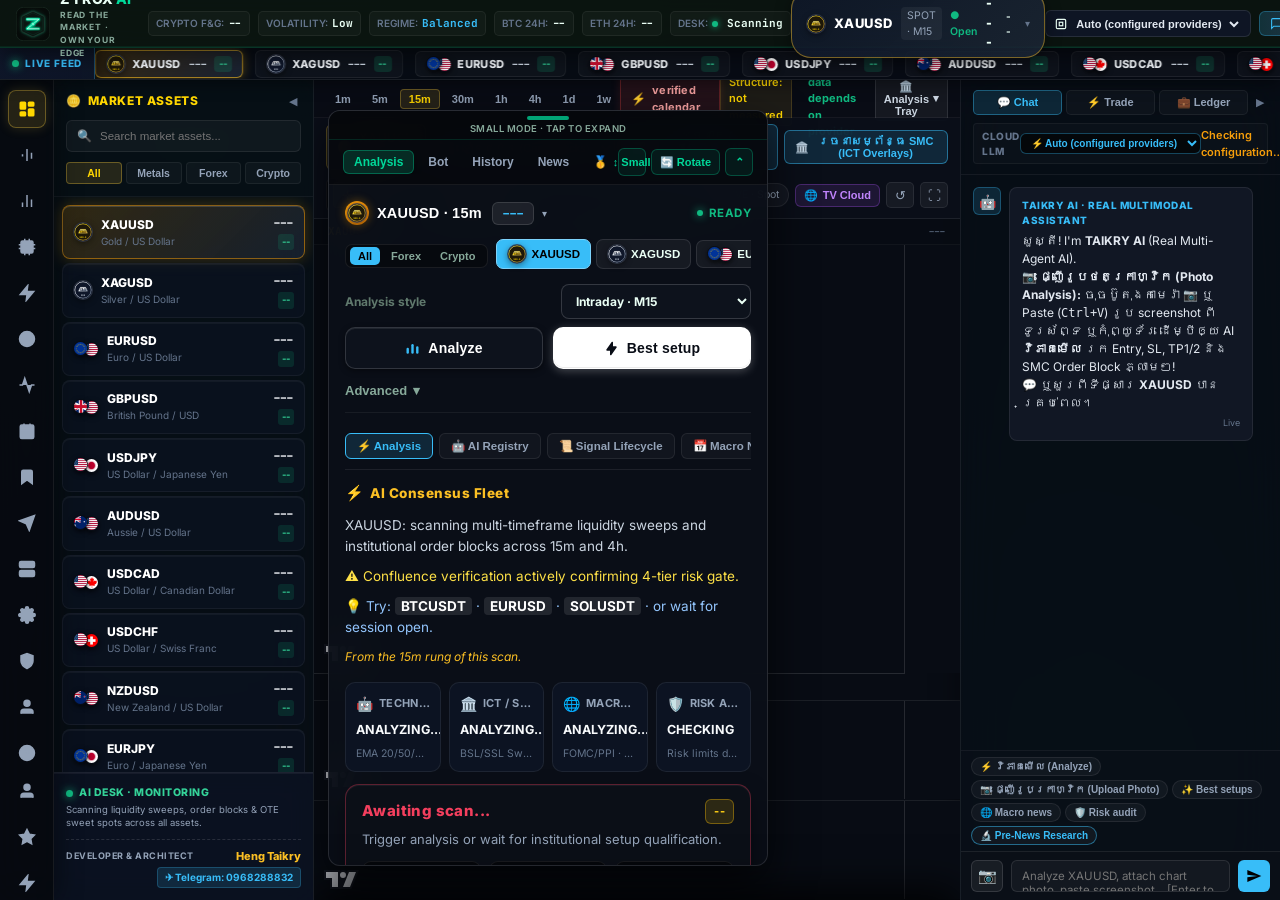
==== commit e28c2208: "feat: add live quote risk plans and swing analysis" ====
--- a/taikry/web/index.html
+++ b/taikry/web/index.html
@@ -420,6 +420,14 @@
               </div>
             </div>
 
+            <label class="cockpit-style-control" for="cockpit-trade-style">
+              <span id="t-cockpit-style-label">Analysis style</span>
+              <select id="cockpit-trade-style" onchange="selectCockpitTradeStyle(this.value)">
+                <option value="INTRADAY">Intraday · M15</option>
+                <option value="SWING">Swing · H4 / D1 / W1</option>
+              </select>
+            </label>
+
             <!-- Primary Action Buttons: Analyze vs Best Setup -->
             <div class="cockpit-action-row">
               <button class="cockpit-btn cockpit-btn-analyze" id="btn-cockpit-analyze" onclick="runCockpitAnalyze()" title="Run Multi-Timeframe Institutional Scan">
--- a/taikry/web/styles.css
+++ b/taikry/web/styles.css
@@ -2165,6 +2165,27 @@
 }
 
 /* Primary Action Buttons: Analyze vs Best Setup (Sleek Compact Size) */
+.cockpit-style-control {
+  display: flex;
+  align-items: center;
+  justify-content: space-between;
+  gap: 12px;
+  margin: 0 0 8px;
+  color: var(--text-muted);
+  font-size: 12px;
+  font-weight: 700;
+}
+
+.cockpit-style-control select {
+  min-width: 190px;
+  padding: 8px 10px;
+  color: var(--text-primary);
+  background: #0d121c;
+  border: 1px solid rgba(255, 255, 255, 0.16);
+  border-radius: 8px;
+  font: inherit;
+}
+
 .cockpit-action-row {
   display: grid;
   grid-template-columns: 1fr 1fr;
@@ -2717,6 +2738,17 @@
   margin-top: 9px;
   color: #cbd5e1;
   font-size: 9px;
+}
+
+.cockpit-setup-plan {
+  margin-top: 7px;
+  padding: 6px 7px;
+  border-radius: 6px;
+  color: #a7f3d0;
+  background: rgba(16, 185, 129, 0.09);
+  font-size: 9px;
+  line-height: 1.45;
+  overflow-wrap: anywhere;
 }
 
 .cockpit-setup-reason {
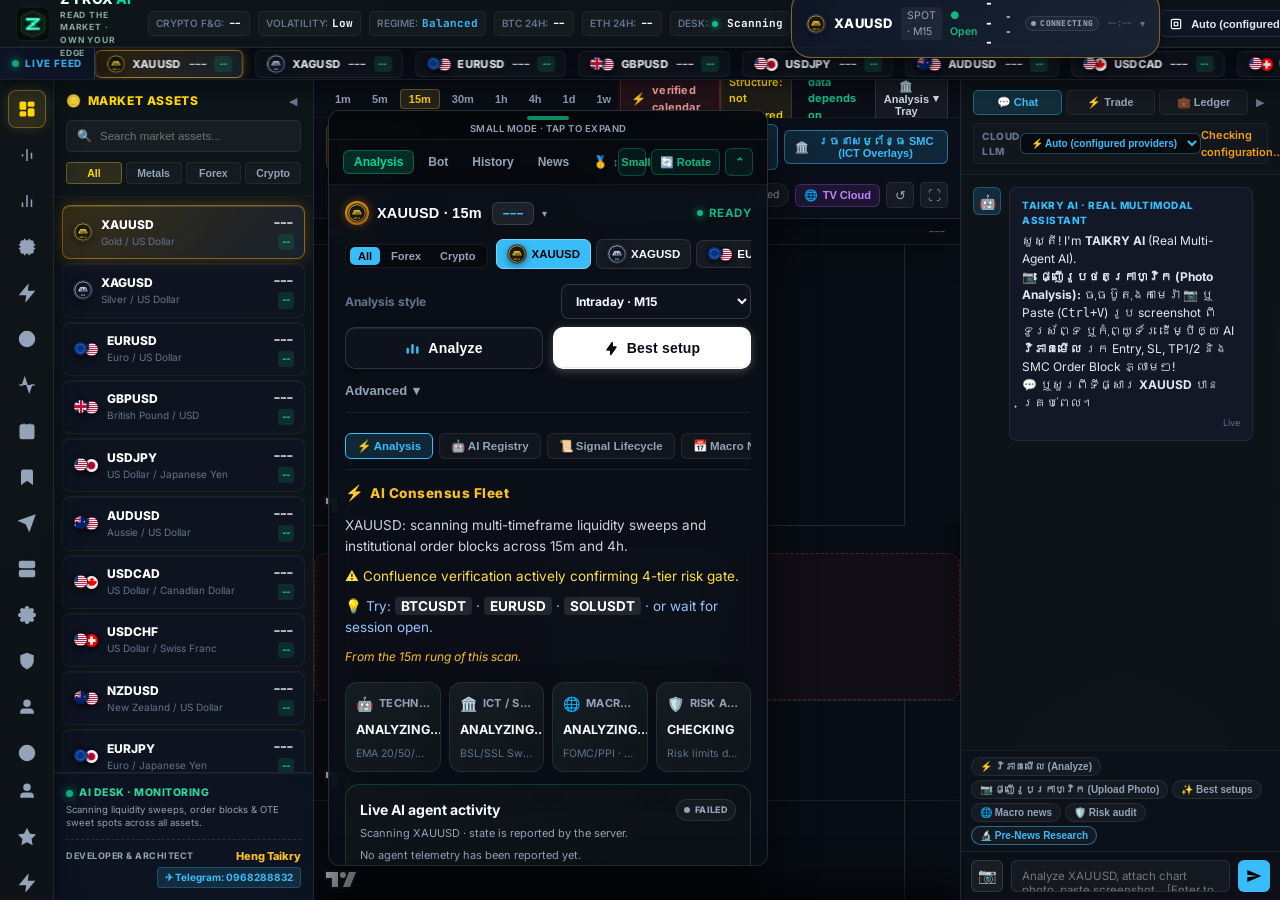
==== commit fed6140c: "Show gated analysis plans and live quote provenance" ====
--- a/taikry/web/index.html
+++ b/taikry/web/index.html
@@ -12,7 +12,7 @@
   <link rel="icon" type="image/svg+xml" href="assets/brand/zyrox-logo-icon.svg">
   <link rel="alternate icon" type="image/png" href="assets/brand/zyrox-logo-icon.png">
   <link rel="apple-touch-icon" href="assets/brand/zyrox-logo-icon.png">
-  <link rel="stylesheet" href="styles.css?v=2.4.0">
+  <link rel="stylesheet" href="styles.css?v=2.6.1">
   <link rel="preconnect" href="https://fonts.googleapis.com">
   <link rel="preconnect" href="https://fonts.gstatic.com" crossorigin>
   <link href="https://fonts.googleapis.com/css2?family=Inter:wght@400;500;600;700;800&family=JetBrains+Mono:wght@400;500;700&family=Kantumruy+Pro:wght@400;600;700&display=swap" rel="stylesheet">
@@ -20,6 +20,17 @@
   <script src="https://telegram.org/js/telegram-web-app.js"></script>
 </head>
 <body class="theme-zyrox-emerald mobile-view-chart">
+
+  <div id="zyrox-startup-loader" class="zyrox-fullscreen-loader" role="status" aria-live="polite" aria-busy="true">
+    <div class="zyrox-loader-brand">
+      <img src="assets/brand/zyrox-logo-icon.svg" alt="ZYROX AI" class="zyrox-loader-logo" width="44" height="44">
+      <span class="zyrox-loader-brand-name">ZYROX AI</span>
+    </div>
+    <span class="zyrox-spinner" aria-hidden="true"></span>
+    <h1 class="zyrox-loader-title">Preparing your workspace</h1>
+    <p class="zyrox-loader-copy">Connecting to live services…</p>
+    <div class="zyrox-loader-actions" hidden></div>
+  </div>
 
   <!-- ==========================================================================
        MAIN TERMINAL SHELL
@@ -76,6 +87,8 @@
           <span class="active-sym-status">● Open</span>
           <span class="active-sym-price text-green" id="top-active-price">---</span>
           <span class="active-sym-change" id="top-active-change">--</span>
+          <span class="active-sym-feed-state is-connecting" id="top-active-feed-state" aria-live="polite">CONNECTING</span>
+          <time class="active-sym-last-updated" id="top-active-last-update" aria-label="Last market update">--:--</time>
           <span class="active-sym-caret">▾</span>
         </div>
       </div>
@@ -557,6 +570,8 @@
                 </div>
               </div>
 
+              <div id="analysis-agent-activity" class="analysis-agent-activity" hidden aria-label="Live AI agent activity"></div>
+
               <!-- 🎯 THE PLAN CARD -->
               <div class="cockpit-plan-card" id="cockpit-plan-card">
                 <div class="plan-card-header">
@@ -567,18 +582,22 @@
                   Trigger analysis or wait for institutional setup qualification.
                 </div>
 
-                <!-- 3 Metrics Columns -->
+                <!-- Entry and risk levels -->
                 <div class="plan-metrics-grid">
                   <div class="plan-metric-box">
-                    <div class="plan-metric-lbl">STOP LOSS (SL)</div>
+                    <div class="plan-metric-lbl" id="plan-entry-label">ENTRY</div>
+                    <div class="plan-metric-val val-gold" id="plan-entry-val">--</div>
+                  </div>
+                  <div class="plan-metric-box">
+                    <div class="plan-metric-lbl" id="plan-sl-label">STOP LOSS (SL)</div>
                     <div class="plan-metric-val val-red" id="plan-sl-val">--</div>
                   </div>
                   <div class="plan-metric-box">
-                    <div class="plan-metric-lbl">TAKE PROFIT (TP1)</div>
+                    <div class="plan-metric-lbl" id="plan-tp-label">TAKE PROFIT (TP1)</div>
                     <div class="plan-metric-val val-green" id="plan-tp-val">--</div>
                   </div>
                   <div class="plan-metric-box">
-                    <div class="plan-metric-lbl">VALID UNTIL</div>
+                    <div class="plan-metric-lbl" id="plan-valid-label">VALID UNTIL</div>
                     <div class="plan-metric-val val-blue" id="plan-valid-val">--</div>
                   </div>
                 </div>
@@ -651,7 +670,7 @@
               <div class="bot-callout-box">
                 <p>💡 <b>Institutional AI Execution Rule:</b> No orders are filled during pre-news blackouts or if R:R is below 1:2.0.</p>
                 <div class="bot-actions-row">
-                  <button class="btn btn-gold btn-sm" id="btn-cockpit-live-debate" onclick="runCockpitLiveDebate()">⚡ Run Live Agent Debate (ពិភាក្សាគ្នាភ្លាមៗ)</button>
+                  <button class="btn btn-gold btn-sm" id="btn-cockpit-live-debate" onclick="runCockpitLiveDebate(event)">⚡ Run Live Agent Debate (ពិភាក្សាគ្នាភ្លាមៗ)</button>
                   <button class="btn btn-outline btn-sm" onclick="showPlansModal()">See Tier Specs & Quota</button>
                 </div>
               </div>
@@ -1132,7 +1151,7 @@
             <!-- Strategy Backtest Quick Trigger -->
             <div class="backtest-quick-box mt-16">
               <div class="card-title">🔬 <span id="t-backtest-title">Strategy Backtest</span></div>
-              <button class="btn btn-outline btn-full mt-8" onclick="runBacktestAction()">
+              <button class="btn btn-outline btn-full mt-8" onclick="runBacktestAction(event)">
                 ▶ Run XAUUSD Backtest
               </button>
               <div id="backtest-results-panel" class="backtest-panel">
@@ -1140,6 +1159,7 @@
                 <div class="backtest-row"><span>Profit Factor:</span> <b class="val-gold" id="bt-profit-factor">0.0</b></div>
                 <div class="backtest-row"><span>Max Drawdown:</span> <b class="val-red" id="bt-drawdown">0.0%</b></div>
                 <div class="backtest-row-last"><span>Avg R-Multiple:</span> <b id="bt-avg-r">0.0R</b></div>
+                <div id="backtest-feedback" aria-live="polite"></div>
               </div>
             </div>
           </div>
@@ -2082,10 +2102,11 @@
                 <option value="EURUSD">EURUSD</option>
                 <option value="GBPUSD">GBPUSD</option>
               </select>
-              <button class="btn btn-gold btn-sm" onclick="triggerDeepMultiAgentAnalysis()">⚡ Run Deep Analysis</button>
+              <button class="btn btn-gold btn-sm" onclick="triggerDeepMultiAgentAnalysis(event)">⚡ Run Deep Analysis</button>
             </div>
           </div>
           <div class="p-15">
+            <div id="deep-analysis-request-state" class="mb-15" aria-live="polite"></div>
             <!-- 9 Agents Status Grid -->
             <div class="agent-status-board mb-15">
               <div class="agent-chip" id="chip-agent-1">
@@ -2964,10 +2985,12 @@
 
   <!-- Lightweight Charts Standalone Engine -->
   <script src="lightweight-charts.standalone.production.js"></script>
+  <!-- Shared accessible loading, empty, error, and activity components -->
+  <script src="ui-kit.js?v=2.6.1"></script>
   <!-- Taikry Professional Interactive Chart Workspace Controller -->
-  <script src="chart.js?v=2.4.0"></script>
+  <script src="chart.js?v=2.6.1"></script>
   <div id="schema-studio-root"></div>
-  <script src="app.js?v=2.4.0"></script>
-  <script src="schema_designer.js?v=2.4.0"></script>
+  <script src="app.js?v=2.6.1"></script>
+  <script src="schema_designer.js?v=2.6.1"></script>
 </body>
 </html>
--- a/taikry/web/styles.css
+++ b/taikry/web/styles.css
@@ -5,17 +5,17 @@
    ========================================================================== */
 :root {
   /* ZYROX AI Strict Brand Identity Palette (Prompt V2 Spec) */
-  --zyrox-bg: #060B09;
-  --zyrox-surface: #0B1511;
-  --zyrox-surface-raised: #102019;
-  --zyrox-border: #20372C;
-  --zyrox-primary: #00D99A;
-  --zyrox-primary-hover: #16E6AB;
-  --zyrox-text: #EAFFF5;
-  --zyrox-text-secondary: #87A99A;
-  --zyrox-text-muted: #60796D;
-  --zyrox-danger: #FF647C;
-  --zyrox-warning: #FFC76B;
+  --zyrox-bg: #070A0D;
+  --zyrox-surface: #10161B;
+  --zyrox-surface-raised: #151E23;
+  --zyrox-border: #26333A;
+  --zyrox-primary: #10B981;
+  --zyrox-primary-hover: #34D399;
+  --zyrox-text: #F8FAFC;
+  --zyrox-text-secondary: #94A3B8;
+  --zyrox-text-muted: #64748B;
+  --zyrox-danger: #EF4444;
+  --zyrox-warning: #F59E0B;
   --zyrox-info: #72B7FF;
 
   /* Functional Institutional Dashboard Mappings */
@@ -59,10 +59,13 @@
   --font-main: 'Inter', -apple-system, BlinkMacSystemFont, 'Segoe UI', Roboto, sans-serif;
   --font-khmer: 'Kantumruy Pro', 'Hanuman', 'Khmer OS Siemreap', sans-serif;
   --font-mono: 'JetBrains Mono', 'Consolas', monospace;
-  --border-radius: 6px;
-  --border-radius-sm: 4px;
-  --border-radius-lg: 8px;
-  --transition: all 0.15s cubic-bezier(0.4, 0, 0.2, 1);
+  --zyrox-muted: var(--zyrox-text-secondary);
+  --zyrox-glass: rgba(16, 22, 27, 0.82);
+  --zyrox-shadow-soft: 0 18px 54px rgba(0, 0, 0, 0.34);
+  --border-radius: 10px;
+  --border-radius-sm: 6px;
+  --border-radius-lg: 14px;
+  --transition: all 0.18s cubic-bezier(0.2, 0.7, 0.2, 1);
 }
 
 html {
@@ -2552,12 +2555,18 @@
   margin-bottom: 12px;
 }
 
-/* 3 Metrics Grid */
+/* Entry and risk metrics */
 .plan-metrics-grid {
   display: grid;
-  grid-template-columns: 1fr 1fr 1fr;
+  grid-template-columns: repeat(4, minmax(0, 1fr));
   gap: 8px;
   margin-bottom: 12px;
+}
+
+@media (max-width: 600px) {
+  .plan-metrics-grid {
+    grid-template-columns: repeat(2, minmax(0, 1fr));
+  }
 }
 
 .plan-metric-box {
@@ -9439,3 +9448,380 @@
     grid-template-columns: repeat(3, 1fr) !important;
   }
 }
+
+/* =====================================================================
+   ZYROX PREMIUM UI SYSTEM + ACCESSIBLE LOADING COMPONENTS
+   ===================================================================== */
+html, body {
+  background-color: var(--zyrox-bg);
+  color: var(--zyrox-text);
+}
+
+body {
+  accent-color: var(--zyrox-primary);
+}
+
+button, a, input, select, textarea, [tabindex]:not([tabindex="-1"]) {
+  -webkit-tap-highlight-color: transparent;
+}
+
+:focus-visible {
+  outline: 2px solid var(--zyrox-primary-hover) !important;
+  outline-offset: 3px;
+  box-shadow: 0 0 0 4px rgba(16, 185, 129, 0.16) !important;
+}
+
+.terminal-shell {
+  background:
+    radial-gradient(circle at 12% 8%, rgba(16, 185, 129, 0.055), transparent 40%),
+    radial-gradient(circle at 88% 90%, rgba(52, 211, 153, 0.035), transparent 42%),
+    var(--zyrox-bg);
+}
+
+.terminal-topbar,
+.terminal-icon-nav,
+.terminal-watchlist-panel,
+.terminal-center-canvas,
+.terminal-ai-sidebar {
+  background-color: var(--zyrox-glass);
+  border-color: rgba(148, 163, 184, 0.14);
+}
+
+.terminal-topbar {
+  box-shadow: 0 12px 36px rgba(0, 0, 0, 0.26), inset 0 -1px rgba(255, 255, 255, 0.025);
+}
+
+.section-kpi-card,
+.cockpit-agent-mini-card,
+.cockpit-narrative-box,
+.cockpit-plan-card,
+.plan-metric-box,
+.bot-metric-card,
+.registry-agent-row,
+.signal-card,
+.pro-chart-toolbar,
+.pro-quote-hud {
+  border-color: rgba(148, 163, 184, 0.15);
+  box-shadow: 0 12px 34px rgba(0, 0, 0, 0.16);
+}
+
+.section-kpi-card,
+.cockpit-agent-mini-card,
+.bot-metric-card,
+.registry-agent-row,
+.signal-card {
+  border-radius: 12px;
+  background: linear-gradient(145deg, rgba(21, 30, 35, 0.96), rgba(16, 22, 27, 0.94));
+}
+
+.terminal-full-overlay:not(.tab-pane-hidden) {
+  background-color: rgba(7, 10, 13, 0.985);
+}
+
+.terminal-full-overlay h1,
+.terminal-full-overlay h2,
+.terminal-full-overlay h3 {
+  letter-spacing: -0.02em;
+}
+
+.btn,
+.cockpit-sub-btn,
+.nav-icon-btn,
+.top-action-btn,
+.pro-toolbar-btn,
+.pro-icon-btn,
+.mobile-more-btn {
+  transition: transform 150ms ease, border-color 150ms ease, background-color 150ms ease, box-shadow 150ms ease;
+}
+
+.btn:hover:not(:disabled),
+.cockpit-sub-btn:hover:not(:disabled),
+.pro-toolbar-btn:hover:not(:disabled) {
+  transform: translateY(-1px);
+}
+
+.btn:disabled,
+.cockpit-sub-btn:disabled,
+.pro-toolbar-btn:disabled {
+  cursor: wait;
+}
+
+/* Full-screen startup is event-driven; no fake percentage is shown. */
+.zyrox-fullscreen-loader {
+  position: fixed;
+  inset: 0;
+  z-index: 10000;
+  display: flex;
+  flex-direction: column;
+  align-items: center;
+  justify-content: center;
+  gap: 14px;
+  padding: max(24px, env(safe-area-inset-top)) 24px max(24px, env(safe-area-inset-bottom));
+  overflow: hidden;
+  background:
+    radial-gradient(ellipse at 50% 42%, rgba(16, 185, 129, 0.12), transparent 38%),
+    #070A0D;
+  text-align: center;
+  opacity: 1;
+  transition: opacity 220ms ease, visibility 220ms ease;
+}
+
+.zyrox-fullscreen-loader::before {
+  position: absolute;
+  inset: 0;
+  content: "";
+  pointer-events: none;
+  opacity: 0.34;
+  background-image: linear-gradient(rgba(148, 163, 184, 0.06) 1px, transparent 1px), linear-gradient(90deg, rgba(148, 163, 184, 0.06) 1px, transparent 1px);
+  background-size: 42px 42px;
+  mask-image: radial-gradient(ellipse at center, #000 8%, transparent 78%);
+}
+
+.zyrox-fullscreen-loader.is-dismissed {
+  visibility: hidden;
+  opacity: 0;
+  pointer-events: none;
+}
+
+.zyrox-loader-brand,
+.zyrox-loader-title,
+.zyrox-loader-copy,
+.zyrox-loader-actions,
+.zyrox-fullscreen-loader > .zyrox-spinner {
+  position: relative;
+  z-index: 1;
+}
+
+.zyrox-loader-brand {
+  display: flex;
+  align-items: center;
+  gap: 12px;
+  margin-bottom: 8px;
+}
+
+.zyrox-loader-logo {
+  width: 42px;
+  height: 42px;
+  object-fit: contain;
+  filter: drop-shadow(0 0 15px rgba(16, 185, 129, 0.3));
+}
+
+.zyrox-loader-brand-name {
+  color: var(--zyrox-text);
+  font-size: 16px;
+  font-weight: 800;
+  letter-spacing: 0.12em;
+}
+
+.zyrox-spinner {
+  width: 18px;
+  height: 18px;
+  flex: 0 0 auto;
+  border: 2px solid rgba(148, 163, 184, 0.2);
+  border-top-color: var(--zyrox-primary-hover);
+  border-right-color: var(--zyrox-primary);
+  border-radius: 50%;
+  animation: zyrox-spin 800ms linear infinite;
+}
+
+.zyrox-fullscreen-loader > .zyrox-spinner {
+  width: 48px;
+  height: 48px;
+  border-width: 3px;
+  box-shadow: 0 0 28px rgba(16, 185, 129, 0.16);
+}
+
+.zyrox-loader-title {
+  margin: 2px 0 0;
+  color: var(--zyrox-text);
+  font-size: clamp(20px, 3vw, 28px);
+  font-weight: 750;
+}
+
+.zyrox-loader-copy {
+  max-width: 520px;
+  margin: 0;
+  color: var(--zyrox-text-secondary);
+  font-size: 14px;
+  line-height: 1.7;
+}
+
+.zyrox-loader-actions:not([hidden]) { margin-top: 6px; }
+.zyrox-fullscreen-loader.has-timeout > .zyrox-spinner { animation-play-state: paused; opacity: 0.45; }
+
+.zyrox-retry-button {
+  min-height: 40px;
+  padding: 9px 15px;
+  border: 1px solid rgba(52, 211, 153, 0.5);
+  border-radius: 10px;
+  background: rgba(16, 185, 129, 0.12);
+  color: var(--zyrox-primary-hover);
+  font: inherit;
+  font-weight: 700;
+  cursor: pointer;
+}
+
+.zyrox-page-loader,
+.zyrox-section-loader,
+.zyrox-progress-loader {
+  display: flex;
+  align-items: center;
+  justify-content: center;
+  gap: 10px;
+  min-height: 72px;
+  color: var(--zyrox-text-secondary);
+  font-size: 13px;
+}
+
+.zyrox-section-loader {
+  min-height: 52px;
+  border: 1px solid rgba(148, 163, 184, 0.12);
+  border-radius: 10px;
+  background: rgba(16, 22, 27, 0.56);
+}
+
+.zyrox-state-copy { line-height: 1.55; }
+
+.zyrox-skeleton,
+.zyrox-card-skeleton,
+.zyrox-table-skeleton {
+  width: 100%;
+}
+
+.zyrox-skeleton { display: grid; gap: 10px; }
+.zyrox-skeleton-line,
+.zyrox-card-skeleton-mark {
+  display: block;
+  min-height: 10px;
+  border-radius: 999px;
+  background: linear-gradient(90deg, rgba(148, 163, 184, 0.08), rgba(148, 163, 184, 0.17), rgba(148, 163, 184, 0.08));
+  background-size: 220% 100%;
+  animation: zyrox-shimmer 1.7s ease-in-out infinite;
+}
+
+.zyrox-skeleton-line-short { width: 58%; }
+.zyrox-card-skeleton { display: grid; gap: 14px; min-height: 150px; padding: 18px; border: 1px solid rgba(148, 163, 184, 0.14); border-radius: 14px; background: var(--zyrox-surface); }
+.zyrox-card-skeleton-mark { width: 42px; height: 42px; border-radius: 12px; }
+.zyrox-table-skeleton { overflow: hidden; border: 1px solid rgba(148, 163, 184, 0.14); border-radius: 12px; }
+.zyrox-table-skeleton-row { display: grid; grid-template-columns: repeat(var(--zyrox-skeleton-columns, 4), minmax(52px, 1fr)); gap: 14px; padding: 13px 15px; border-top: 1px solid rgba(148, 163, 184, 0.08); }
+.zyrox-table-skeleton-row.is-header { background: rgba(148, 163, 184, 0.055); }
+.zyrox-table-skeleton-row .zyrox-skeleton-line { min-height: 9px; }
+
+.zyrox-progress-loader { flex-wrap: wrap; }
+.zyrox-progress-track { width: min(320px, 72vw); height: 5px; overflow: hidden; border-radius: 999px; background: rgba(148, 163, 184, 0.15); }
+.zyrox-progress-fill { display: block; height: 100%; border-radius: inherit; background: linear-gradient(90deg, var(--zyrox-primary), var(--zyrox-primary-hover)); transition: width 160ms ease; }
+
+.analysis-agent-activity:not([hidden]) { display: block; margin: 12px 0; }
+.zyrox-ai-thinking { padding: 14px; border: 1px solid rgba(52, 211, 153, 0.22); border-radius: 14px; background: linear-gradient(145deg, rgba(16, 22, 27, 0.96), rgba(11, 18, 21, 0.95)); box-shadow: 0 14px 40px rgba(0, 0, 0, 0.22); }
+.zyrox-ai-thinking-heading,
+.zyrox-agent-state-row { display: flex; align-items: flex-start; justify-content: space-between; gap: 12px; }
+.zyrox-ai-thinking-main { display: flex; min-width: 0; align-items: center; gap: 12px; }
+.zyrox-ai-thinking-title-group h3 { margin: 0; color: var(--zyrox-text); font-size: 14px; }
+.zyrox-ai-thinking-title-group p,
+.zyrox-ai-no-telemetry,
+.zyrox-ai-telemetry-note { margin: 5px 0 0; color: var(--zyrox-text-secondary); font-size: 11px; line-height: 1.55; }
+.zyrox-agent-state-grid { display: grid; grid-template-columns: repeat(2, minmax(0, 1fr)); gap: 8px; margin-top: 12px; }
+.zyrox-agent-state { min-width: 0; padding: 10px; border: 1px solid rgba(148, 163, 184, 0.12); border-radius: 10px; background: rgba(7, 10, 13, 0.52); }
+.zyrox-agent-state-name { min-width: 0; color: var(--zyrox-text); font-size: 11px; font-weight: 700; overflow-wrap: anywhere; }
+.zyrox-agent-task,.zyrox-agent-time,.zyrox-agent-error { margin: 6px 0 0; color: var(--zyrox-text-secondary); font-size: 10px; line-height: 1.5; overflow-wrap: anywhere; }
+.zyrox-agent-error { color: #fca5a5; }
+.zyrox-state-badge { display: inline-flex; flex: 0 0 auto; align-items: center; gap: 5px; padding: 3px 7px; border: 1px solid rgba(148, 163, 184, 0.16); border-radius: 999px; color: var(--zyrox-text-secondary); background: rgba(148, 163, 184, 0.07); font-size: 9px; font-weight: 800; letter-spacing: 0.035em; text-transform: uppercase; }
+.zyrox-state-badge::before { width: 6px; height: 6px; border-radius: 50%; background: currentColor; content: ""; }
+.state-running .zyrox-state-badge { color: var(--zyrox-primary-hover); border-color: rgba(52, 211, 153, 0.28); }
+.state-queued .zyrox-state-badge { color: #fbbf24; }
+.state-completed .zyrox-state-badge { color: #6ee7b7; }
+.state-failed .zyrox-state-badge { color: #fca5a5; }
+.state-skipped .zyrox-state-badge { color: #94a3b8; }
+.zyrox-agent-state.state-running { position: relative; overflow: hidden; border-color: rgba(52, 211, 153, 0.3); box-shadow: inset 0 0 24px rgba(16, 185, 129, 0.035); }
+.zyrox-agent-state.state-running::after { position: absolute; right: 0; bottom: 0; left: 0; height: 1px; content: ""; background: linear-gradient(90deg, transparent, #34d399, transparent); transform: translateX(-100%); animation: zyrox-agent-scan 1.8s ease-in-out infinite; }
+.zyrox-state-badge.state-running::before { animation: zyrox-live-beat 1.6s ease-in-out infinite; }
+
+/* Live analysis radar appears only while an actual scan request is running. */
+.zyrox-signal-radar { position: relative; display: inline-grid; width: 58px; height: 58px; flex: 0 0 58px; place-items: center; overflow: hidden; border: 1px solid rgba(52, 211, 153, 0.28); border-radius: 50%; background: radial-gradient(circle, rgba(16, 185, 129, 0.1) 0 22%, rgba(7, 10, 13, 0.8) 23% 100%); box-shadow: 0 0 24px rgba(16, 185, 129, 0.09), inset 0 0 16px rgba(16, 185, 129, 0.08); }
+.zyrox-radar-ring { position: absolute; border: 1px solid rgba(52, 211, 153, 0.2); border-radius: 50%; }
+.zyrox-radar-ring.ring-outer { inset: 7px; }
+.zyrox-radar-ring.ring-inner { inset: 17px; border-color: rgba(52, 211, 153, 0.26); }
+.zyrox-radar-sweep { position: absolute; inset: 2px; border-radius: 50%; background: conic-gradient(from 0deg, transparent 0deg 278deg, rgba(52, 211, 153, 0.02) 300deg, rgba(52, 211, 153, 0.28) 358deg, transparent 360deg); animation: zyrox-radar-spin 3.8s linear infinite; }
+.zyrox-radar-ping { position: absolute; top: 13px; right: 15px; width: 4px; height: 4px; border-radius: 50%; background: #a7f3d0; box-shadow: 0 0 8px #34d399; animation: zyrox-live-beat 1.6s ease-in-out infinite; }
+.zyrox-radar-symbol { position: relative; z-index: 1; color: #d1fae5; font: 800 8px/1 var(--font-mono); letter-spacing: -0.02em; text-shadow: 0 0 8px rgba(52, 211, 153, 0.4); }
+
+.zyrox-payment-processing { display: flex; flex-wrap: wrap; align-items: center; gap: 10px; margin: 14px 0; padding: 14px; border: 1px solid rgba(245, 158, 11, 0.32); border-radius: 12px; background: rgba(245, 158, 11, 0.075); color: var(--zyrox-text); }
+.zyrox-payment-processing p { flex-basis: 100%; margin: 0; color: var(--zyrox-text-secondary); font-size: 12px; }
+.zyrox-empty-state,.zyrox-error-state { display: grid; justify-items: center; gap: 7px; padding: 22px 18px; border: 1px dashed rgba(148, 163, 184, 0.24); border-radius: 12px; color: var(--zyrox-text-secondary); text-align: center; }
+.zyrox-empty-state strong,.zyrox-error-state strong { color: var(--zyrox-text); }
+.zyrox-empty-state p,.zyrox-error-state p { max-width: 560px; margin: 0; font-size: 12px; line-height: 1.6; }
+.zyrox-empty-icon { color: var(--zyrox-primary-hover); font-size: 22px; }
+.zyrox-error-state { border-color: rgba(239, 68, 68, 0.32); background: rgba(239, 68, 68, 0.045); }
+.zyrox-chart-state-overlay { position: absolute; z-index: 5; inset: 0; display: grid; place-items: center; padding: 24px; background: rgba(7, 10, 13, 0.76); backdrop-filter: blur(3px); }
+.zyrox-chart-state-overlay[hidden] { display: none; }
+.zyrox-chart-skeleton { position: relative; width: min(700px, 82%); height: min(340px, 70%); min-height: 160px; overflow: hidden; border: 1px solid rgba(148, 163, 184, 0.13); border-radius: 12px; background: repeating-linear-gradient(to bottom, transparent 0, transparent 48px, rgba(148, 163, 184, 0.08) 49px), repeating-linear-gradient(to right, transparent 0, transparent 86px, rgba(148, 163, 184, 0.06) 87px), linear-gradient(145deg, rgba(16, 22, 27, 0.92), rgba(10, 15, 18, 0.92)); }
+.zyrox-chart-skeleton-label { position: absolute; top: 12px; left: 14px; color: var(--zyrox-text-secondary); font-size: 11px; }
+.zyrox-chart-skeleton-axis-y { position: absolute; top: 0; right: 0; width: 54px; height: 100%; border-left: 1px solid rgba(148, 163, 184, 0.11); border-radius: 0; }
+.zyrox-chart-skeleton-axis-x { position: absolute; right: 0; bottom: 30px; left: 0; height: 1px; border-radius: 0; }
+.zyrox-chart-skeleton-candles { position: absolute; inset: 14% 7% 18% 4%; overflow: hidden; }
+.zyrox-chart-candle { position: absolute; z-index: 1; width: 5px; border-radius: 1px; opacity: 0.72; }
+.zyrox-chart-candle::before { position: absolute; top: var(--wick-top); left: 50%; width: 1px; height: var(--wick-height); content: ""; background: currentColor; transform: translateX(-50%); }
+.zyrox-chart-candle.is-up { color: #34d399; background: rgba(52, 211, 153, 0.55); }
+.zyrox-chart-candle.is-down { color: #f87171; background: rgba(248, 113, 113, 0.48); }
+.zyrox-chart-scan-line { position: absolute; z-index: 2; top: 0; bottom: 0; left: 0; width: 48px; pointer-events: none; background: linear-gradient(90deg, transparent, rgba(52, 211, 153, 0.09), transparent); animation: zyrox-chart-sweep 2.8s ease-in-out infinite; }
+
+/* Price flashes run only when the verified live quote changes direction. */
+.active-sym-price { border-radius: 4px; }
+.active-sym-price.quote-tick-up { animation: zyrox-price-tick-up 720ms ease-out; }
+.active-sym-price.quote-tick-down { animation: zyrox-price-tick-down 720ms ease-out; }
+.asset-live-badge-price.tick-up { animation: zyrox-price-tick-up 720ms ease-out; }
+.asset-live-badge-price.tick-down { animation: zyrox-price-tick-down 720ms ease-out; }
+
+@keyframes zyrox-spin { to { transform: rotate(360deg); } }
+@keyframes zyrox-shimmer { to { background-position: -220% 0; } }
+@keyframes zyrox-radar-spin { to { transform: rotate(360deg); } }
+@keyframes zyrox-agent-scan { to { transform: translateX(100%); } }
+@keyframes zyrox-live-beat { 0%, 100% { opacity: 0.55; transform: scale(0.9); } 50% { opacity: 1; transform: scale(1.12); } }
+@keyframes zyrox-chart-sweep { 0% { left: -48px; opacity: 0; } 18%, 75% { opacity: 1; } 100% { left: calc(100% + 48px); opacity: 0; } }
+@keyframes zyrox-price-tick-up { 0% { color: #a7f3d0; background-color: rgba(16, 185, 129, 0.24); box-shadow: 0 0 16px rgba(16, 185, 129, 0.2); } 100% { color: inherit; background-color: transparent; box-shadow: none; } }
+@keyframes zyrox-price-tick-down { 0% { color: #fca5a5; background-color: rgba(239, 68, 68, 0.22); box-shadow: 0 0 16px rgba(239, 68, 68, 0.16); } 100% { color: inherit; background-color: transparent; box-shadow: none; } }
+
+@media (max-width: 700px) {
+  .zyrox-agent-state-grid { grid-template-columns: 1fr; }
+  .zyrox-ai-thinking-heading { align-items: flex-start; flex-direction: column; }
+  .zyrox-ai-thinking-main { align-items: flex-start; }
+  .zyrox-signal-radar { width: 50px; height: 50px; flex-basis: 50px; }
+  .zyrox-chart-state-overlay { padding: 12px; }
+  .zyrox-chart-skeleton { width: 96%; min-height: 140px; }
+  .zyrox-fullscreen-loader { padding-right: 18px; padding-left: 18px; }
+}
+
+@media (prefers-reduced-motion: reduce) {
+  *, *::before, *::after { scroll-behavior: auto !important; animation-duration: 0.01ms !important; animation-iteration-count: 1 !important; transition-duration: 0.01ms !important; }
+  .zyrox-spinner { animation: none; border-top-color: var(--zyrox-primary-hover); }
+  .zyrox-radar-sweep,.zyrox-agent-state.state-running::after,.zyrox-state-badge.state-running::before,.zyrox-chart-scan-line { animation: none !important; }
+}
+
+.active-sym-feed-state {
+  display: inline-flex;
+  align-items: center;
+  gap: 4px;
+  padding: 2px 5px;
+  border: 1px solid rgba(148, 163, 184, 0.18);
+  border-radius: 999px;
+  color: var(--zyrox-text-secondary);
+  background: rgba(148, 163, 184, 0.06);
+  font: 800 8px/1.2 var(--font-mono);
+  letter-spacing: 0.035em;
+}
+.active-sym-feed-state::before { width: 5px; height: 5px; border-radius: 50%; background: currentColor; content: ""; }
+.active-sym-feed-state.is-live { color: var(--zyrox-primary-hover); border-color: rgba(52, 211, 153, 0.25); }
+.active-sym-feed-state.is-live::before { animation: zyrox-live-beat 1.6s ease-in-out infinite; }
+.active-sym-feed-state.is-delayed,.active-sym-feed-state.is-stale { color: #fbbf24; border-color: rgba(245, 158, 11, 0.25); }
+.active-sym-feed-state.is-reference { color: #fbbf24; border-color: rgba(245, 158, 11, 0.25); }
+.active-sym-feed-state.is-offline,.active-sym-feed-state.is-unverified { color: #fca5a5; border-color: rgba(239, 68, 68, 0.22); }
+.active-sym-feed-state.is-connecting { color: var(--zyrox-text-secondary); }
+.active-sym-last-updated { color: var(--zyrox-text-muted); font: 9px/1.2 var(--font-mono); white-space: nowrap; }
+.registry-agent-runtime { display: flex; align-items: center; flex-wrap: wrap; gap: 7px; margin-top: 5px; color: var(--zyrox-text-muted); font: 10px/1.4 var(--font-mono); }
+.registry-agent-runtime .zyrox-state-badge { width: fit-content; }
+.freshness-dot.pulse { animation: zyrox-live-beat 1.6s ease-in-out infinite; }
+
+@media (max-width: 700px) {
+  .active-sym-last-updated { display: none; }
+  .active-sym-feed-state { font-size: 7px; padding: 2px 4px; }
+}
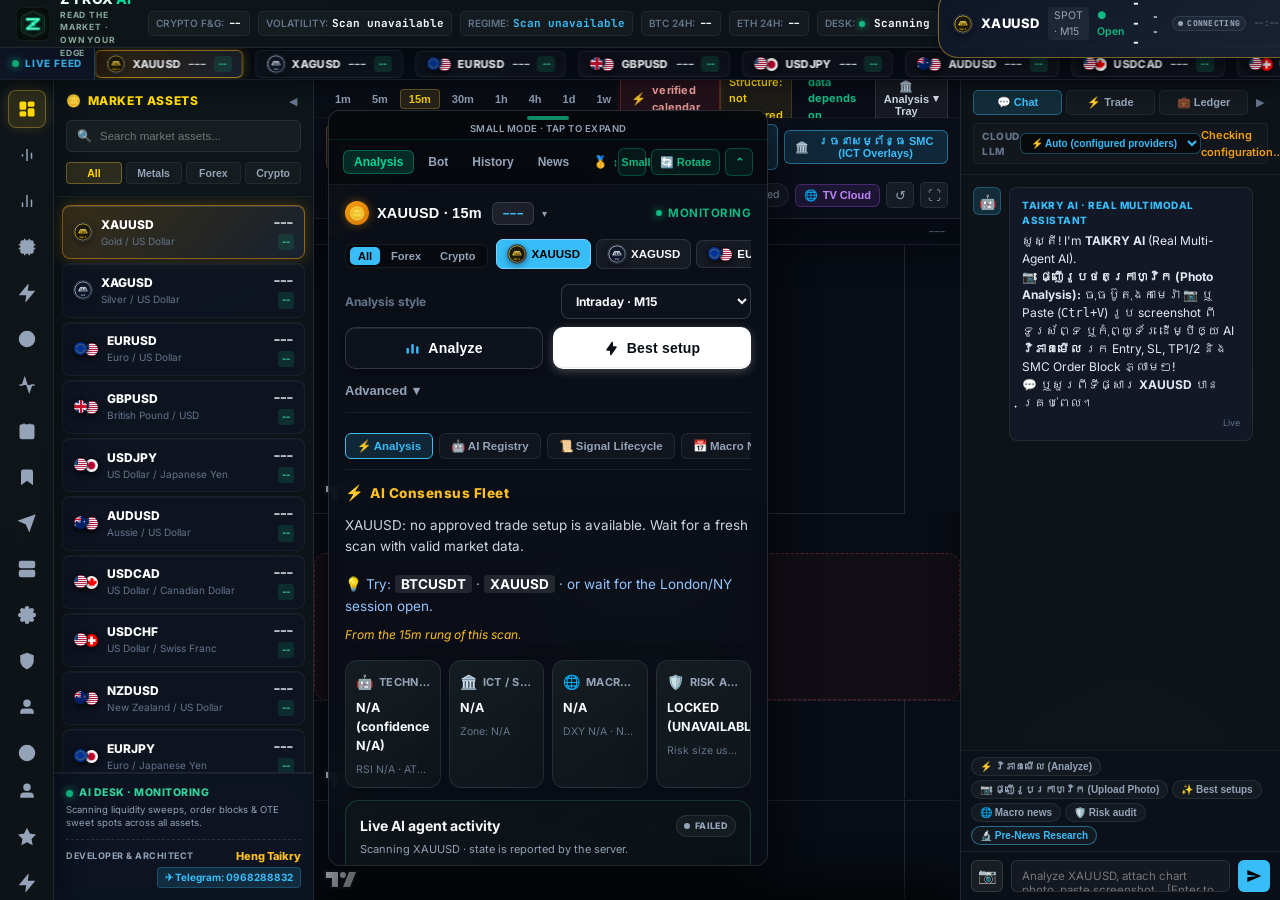
==== commit 346da6ec: "Keep live quote visible when analysis scan fails" ====
--- a/taikry/web/index.html
+++ b/taikry/web/index.html
@@ -12,7 +12,7 @@
   <link rel="icon" type="image/svg+xml" href="assets/brand/zyrox-logo-icon.svg">
   <link rel="alternate icon" type="image/png" href="assets/brand/zyrox-logo-icon.png">
   <link rel="apple-touch-icon" href="assets/brand/zyrox-logo-icon.png">
-  <link rel="stylesheet" href="styles.css?v=2.6.1">
+  <link rel="stylesheet" href="styles.css?v=2.6.2">
   <link rel="preconnect" href="https://fonts.googleapis.com">
   <link rel="preconnect" href="https://fonts.gstatic.com" crossorigin>
   <link href="https://fonts.googleapis.com/css2?family=Inter:wght@400;500;600;700;800&family=JetBrains+Mono:wght@400;500;700&family=Kantumruy+Pro:wght@400;600;700&display=swap" rel="stylesheet">
@@ -2986,11 +2986,11 @@
   <!-- Lightweight Charts Standalone Engine -->
   <script src="lightweight-charts.standalone.production.js"></script>
   <!-- Shared accessible loading, empty, error, and activity components -->
-  <script src="ui-kit.js?v=2.6.1"></script>
+  <script src="ui-kit.js?v=2.6.2"></script>
   <!-- Taikry Professional Interactive Chart Workspace Controller -->
-  <script src="chart.js?v=2.6.1"></script>
+  <script src="chart.js?v=2.6.2"></script>
   <div id="schema-studio-root"></div>
-  <script src="app.js?v=2.6.1"></script>
-  <script src="schema_designer.js?v=2.6.1"></script>
+  <script src="app.js?v=2.6.2"></script>
+  <script src="schema_designer.js?v=2.6.2"></script>
 </body>
 </html>
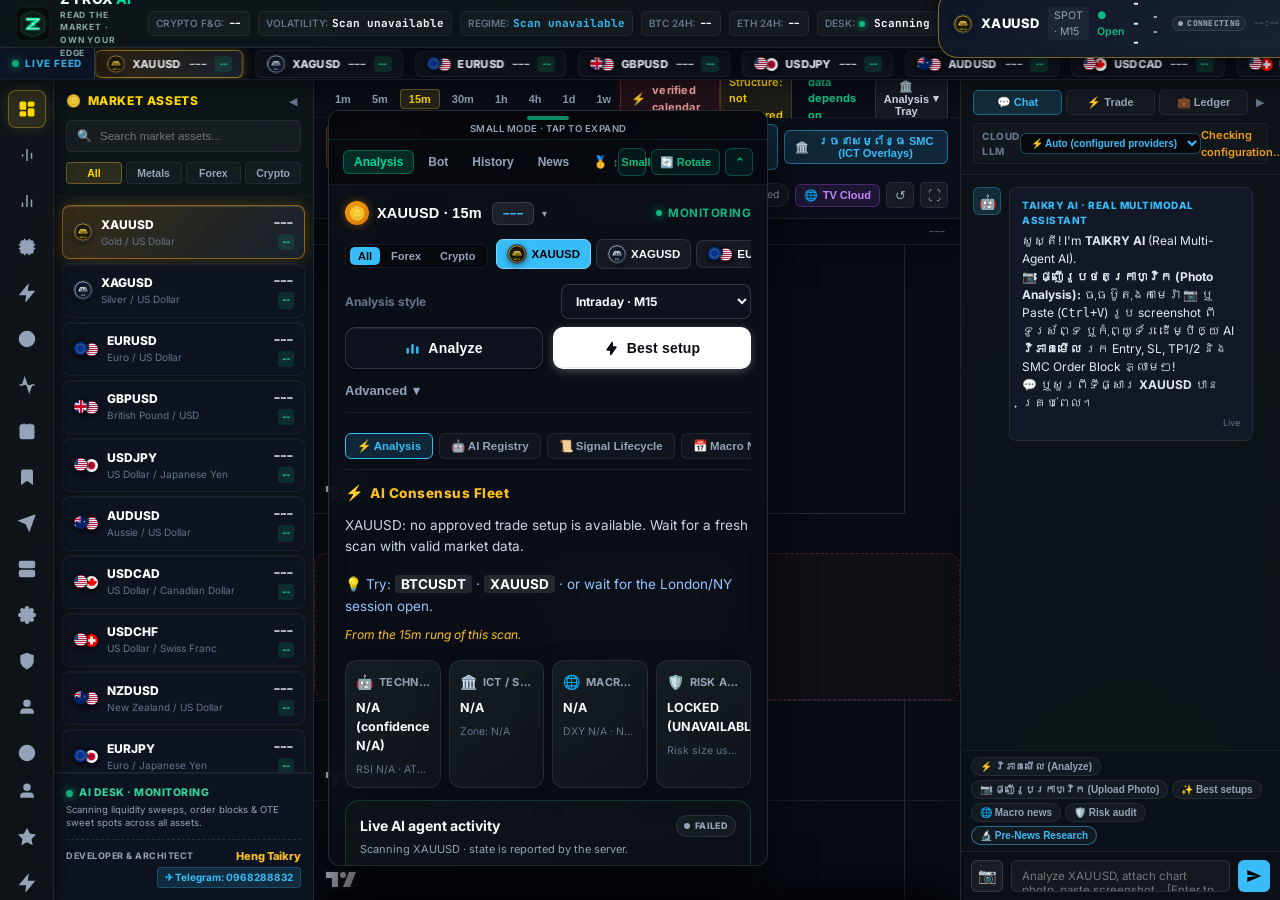
==== commit f7d8d892: "Fix Ask Chat live analysis and follow-ups" ====
--- a/taikry/web/index.html
+++ b/taikry/web/index.html
@@ -2990,7 +2990,7 @@
   <!-- Taikry Professional Interactive Chart Workspace Controller -->
   <script src="chart.js?v=2.6.2"></script>
   <div id="schema-studio-root"></div>
-  <script src="app.js?v=2.6.2"></script>
+  <script src="app.js?v=2.6.3"></script>
   <script src="schema_designer.js?v=2.6.2"></script>
 </body>
 </html>
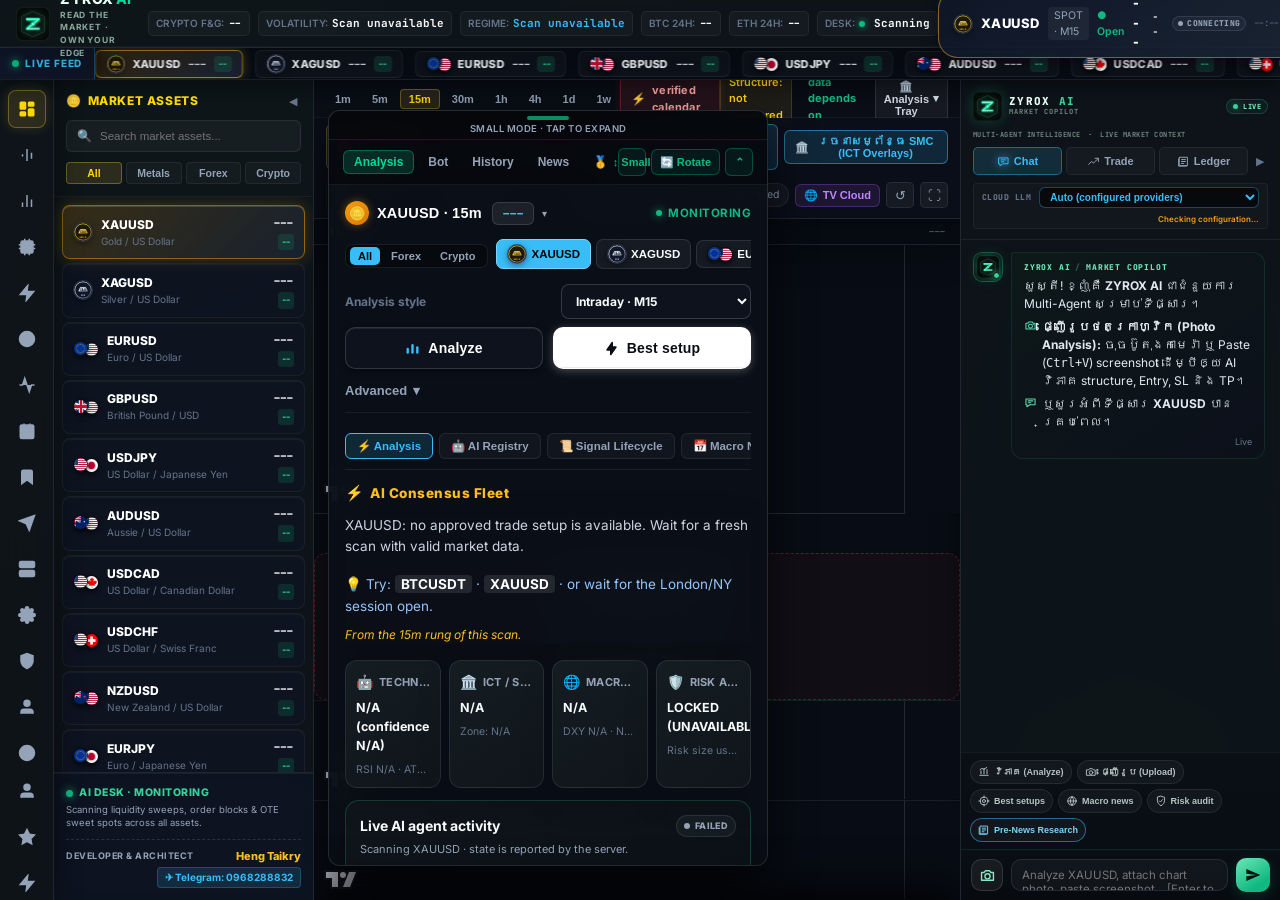
==== commit dce3ac54: "Polish AI chat branding and loading animations" ====
--- a/taikry/web/index.html
+++ b/taikry/web/index.html
@@ -12,7 +12,7 @@
   <link rel="icon" type="image/svg+xml" href="assets/brand/zyrox-logo-icon.svg">
   <link rel="alternate icon" type="image/png" href="assets/brand/zyrox-logo-icon.png">
   <link rel="apple-touch-icon" href="assets/brand/zyrox-logo-icon.png">
-  <link rel="stylesheet" href="styles.css?v=2.6.2">
+  <link rel="stylesheet" href="styles.css?v=2.6.4">
   <link rel="preconnect" href="https://fonts.googleapis.com">
   <link rel="preconnect" href="https://fonts.gstatic.com" crossorigin>
   <link href="https://fonts.googleapis.com/css2?family=Inter:wght@400;500;600;700;800&family=JetBrains+Mono:wght@400;500;700&family=Kantumruy+Pro:wght@400;600;700&display=swap" rel="stylesheet">
@@ -1003,20 +1003,28 @@
       <aside class="terminal-ai-sidebar" id="terminal-ai-sidebar">
         <!-- Top Tabs Row -->
         <div class="ai-sidebar-header">
+          <div class="ai-chat-brand-row">
+            <div class="ai-chat-lockup">
+              <img class="ai-chat-brand-icon" src="assets/brand/zyrox-logo-icon.svg" alt="" aria-hidden="true" width="30" height="30">
+              <span><b>ZYROX <em>AI</em></b><small>MARKET COPILOT</small></span>
+            </div>
+            <span class="ai-chat-brand-status"><i></i> LIVE</span>
+          </div>
+          <div class="ai-chat-brand-caption">MULTI-AGENT INTELLIGENCE <span>·</span> LIVE MARKET CONTEXT</div>
           <div class="ai-tabs-row">
-            <button class="ai-tab-btn active" id="ai-tab-chat" onclick="switchAiSidebarTab('chat', this)">💬 Chat</button>
-            <button class="ai-tab-btn" id="ai-tab-trade" onclick="switchAiSidebarTab('trade', this)">⚡ Trade</button>
-            <button class="ai-tab-btn" id="ai-tab-ledger" onclick="switchAiSidebarTab('ledger', this)">💼 Ledger</button>
+            <button class="ai-tab-btn active" id="ai-tab-chat" onclick="switchAiSidebarTab('chat', this)"><svg class="ai-tab-icon" viewBox="0 0 20 20" aria-hidden="true"><path d="M3 4.5h14v9H9l-4.5 3v-3H3z"/><path d="M6.5 7.5h7M6.5 10.5h4"/></svg><span>Chat</span></button>
+            <button class="ai-tab-btn" id="ai-tab-trade" onclick="switchAiSidebarTab('trade', this)"><svg class="ai-tab-icon" viewBox="0 0 20 20" aria-hidden="true"><path d="M2.5 14.5 7 10l3 2.5L17.5 5M12.5 5h5v5"/></svg><span>Trade</span></button>
+            <button class="ai-tab-btn" id="ai-tab-ledger" onclick="switchAiSidebarTab('ledger', this)"><svg class="ai-tab-icon" viewBox="0 0 20 20" aria-hidden="true"><path d="M4 3.5h12v13H4zM7 7h6M7 10h6M7 13h3"/><path d="M2.5 6v11h12"/></svg><span>Ledger</span></button>
             <button class="btn-collapse-ai" onclick="toggleAiSidebarCollapse()" title="Toggle Assistant Width">▶</button>
           </div>
           <!-- Provider selector; actual reachability is only known after a provider call. -->
           <div class="ai-context-indicator">
             <span class="ai-ctx-label">CLOUD LLM</span>
             <select id="ai-chat-provider-select" class="ai-provider-select" title="Choose a configured cloud LLM provider">
-              <option value="auto">⚡ Auto (configured providers)</option>
-              <option value="gemini">♊ Google Gemini</option>
-              <option value="groq">🚀 Groq Cloud</option>
-              <option value="openrouter">🌐 OpenRouter</option>
+              <option value="auto">Auto (configured providers)</option>
+              <option value="gemini">Google Gemini</option>
+              <option value="groq">Groq Cloud</option>
+              <option value="openrouter">OpenRouter</option>
             </select>
             <span class="ai-ctx-status" id="ai-chat-provider-status">Checking configuration…</span>
           </div>
@@ -1028,13 +1036,13 @@
           <div class="ai-chat-stream" id="ai-chat-stream">
             <!-- Initial AI Welcome Bubble -->
             <div class="chat-msg chat-msg-ai">
-              <div class="chat-avatar">🤖</div>
+              <div class="chat-avatar chat-avatar-ai"><img src="assets/brand/zyrox-logo-icon.svg" alt="" aria-hidden="true"></div>
               <div class="chat-bubble">
-                <div class="chat-author">TAIKRY AI · REAL MULTIMODAL ASSISTANT</div>
+                <div class="chat-author">ZYROX AI <span class="chat-author-divider">/</span> MARKET COPILOT</div>
                 <div class="chat-text">
-                  សួស្តី! I'm <b>TAIKRY AI</b> (Real Multi-Agent AI).<br>
-                  📷 <b>ផ្ញើរូបថតក្រាហ្វិក (Photo Analysis):</b> ចុចប៊ូតុងកាមេរ៉ា 📷 ឬ Paste (<code>Ctrl+V</code>) រូប screenshot ពីទូរស័ព្ទ ឬកុំព្យូទ័រ ដើម្បីឲ្យ AI <b>វិភាគមើល</b> រក Entry, SL, TP1/2 និង SMC Order Block ភ្លាមៗ!<br>
-                  💬 ឬសួរពីទីផ្សារ <b><span id="chat-active-sym-tag">XAUUSD</span></b> បានគ្រប់ពេល។
+                  សួស្តី! ខ្ញុំគឺ <b>ZYROX AI</b> ជាជំនួយការ Multi-Agent សម្រាប់ទីផ្សារ។<br>
+                  <div class="chat-welcome-feature"><svg class="chat-ui-icon" viewBox="0 0 20 20" aria-hidden="true"><path d="M3 6.5h3l1.5-2h5l1.5 2h3v9H3z"/><circle cx="10" cy="11" r="3"/><path d="M14.5 8.5h.01"/></svg><span><b>ផ្ញើរូបថតក្រាហ្វិក (Photo Analysis):</b> ចុចប៊ូតុងកាមេរ៉ា ឬ Paste (<code>Ctrl+V</code>) screenshot ដើម្បីឲ្យ AI វិភាគ structure, Entry, SL និង TP។</span></div>
+                  <div class="chat-welcome-feature"><svg class="chat-ui-icon" viewBox="0 0 20 20" aria-hidden="true"><path d="M3 4.5h14v9H9l-4.5 3v-3H3z"/><path d="M6.5 7.5h7M6.5 10.5h4"/></svg><span>ឬសួរអំពីទីផ្សារ <b><span id="chat-active-sym-tag">XAUUSD</span></b> បានគ្រប់ពេល។</span></div>
                 </div>
                 <div class="chat-time">Live</div>
               </div>
@@ -1043,12 +1051,12 @@
 
           <!-- Quick Action Prompt Chips -->
           <div class="chat-quick-chips">
-            <button class="chat-chip" onclick="sendQuickPrompt('វិភាគមើលក្រាហ្វិកនេះ និងរក Entry, SL, TP')">⚡ វិភាគមើល (Analyze)</button>
-            <button class="chat-chip" onclick="triggerPhotoUpload()">📷 ផ្ញើរូបក្រាហ្វិក (Upload Photo)</button>
-            <button class="chat-chip" onclick="sendQuickPrompt('Best institutional setups now')">✨ Best setups</button>
-            <button class="chat-chip" onclick="sendQuickPrompt('Macro news & FOMC impact')">🌐 Macro news</button>
-            <button class="chat-chip" onclick="sendQuickPrompt('Risk check against configured server limits')">🛡️ Risk audit</button>
-            <button class="chat-chip chat-chip-research" onclick="sendQuickPrompt('Pre-news deep research report for ' + (currentSymbol || 'XAUUSD'))">🔬 Pre-News Research</button>
+            <button class="chat-chip" onclick="sendQuickPrompt('វិភាគមើលក្រាហ្វិកនេះ និងរក Entry, SL, TP')"><svg class="chat-chip-icon" viewBox="0 0 20 20" aria-hidden="true"><path d="M3 15.5h14M5 13V8m5 5V4m5 9V6"/><path d="m3.5 6 3-2 3 1.5 5-3"/></svg><span>វិភាគ (Analyze)</span></button>
+            <button class="chat-chip" onclick="triggerPhotoUpload()"><svg class="chat-chip-icon" viewBox="0 0 20 20" aria-hidden="true"><path d="M3 6.5h3l1.5-2h5l1.5 2h3v9H3z"/><circle cx="10" cy="11" r="3"/></svg><span>ផ្ញើរូប (Upload)</span></button>
+            <button class="chat-chip" onclick="sendQuickPrompt('Best institutional setups now')"><svg class="chat-chip-icon" viewBox="0 0 20 20" aria-hidden="true"><circle cx="10" cy="10" r="6.5"/><circle cx="10" cy="10" r="2.5"/><path d="M10 1.5v3M18.5 10h-3M10 18.5v-3M1.5 10h3"/></svg><span>Best setups</span></button>
+            <button class="chat-chip" onclick="sendQuickPrompt('Macro news & FOMC impact')"><svg class="chat-chip-icon" viewBox="0 0 20 20" aria-hidden="true"><circle cx="10" cy="10" r="7"/><path d="M3 10h14M10 3a11 11 0 0 1 0 14M10 3a11 11 0 0 0 0 14"/></svg><span>Macro news</span></button>
+            <button class="chat-chip" onclick="sendQuickPrompt('Risk check against configured server limits')"><svg class="chat-chip-icon" viewBox="0 0 20 20" aria-hidden="true"><path d="m10 2 6 2v5c0 4-2.5 6.8-6 9-3.5-2.2-6-5-6-9V4z"/><path d="m7.2 9.8 1.8 1.8 3.8-4"/></svg><span>Risk audit</span></button>
+            <button class="chat-chip chat-chip-research" onclick="sendQuickPrompt('Pre-news deep research report for ' + (currentSymbol || 'XAUUSD'))"><svg class="chat-chip-icon" viewBox="0 0 20 20" aria-hidden="true"><path d="M4 3.5h12v13H4zM7 7h6M7 10h6M7 13h3"/><path d="M2 6v11h12"/></svg><span>Pre-News Research</span></button>
           </div>
 
           <!-- Photo Attachment Preview Tray (Phone & PC) -->
@@ -1059,14 +1067,14 @@
             </div>
             <div class="chat-photo-preview-meta">
               <div class="chat-photo-name" id="chat-photo-name">chart_screenshot.png</div>
-              <div class="chat-photo-hint">📷 Ready for Multimodal Vision & SMC Analysis (Entry/SL/TP)</div>
+              <div class="chat-photo-hint"><svg class="chat-ui-icon" viewBox="0 0 20 20" aria-hidden="true"><path d="M3 6.5h3l1.5-2h5l1.5 2h3v9H3z"/><circle cx="10" cy="11" r="3"/></svg> Ready for image analysis and SMC review</div>
             </div>
           </div>
 
           <!-- Bottom Chat Input Bar -->
           <div class="chat-input-bar">
             <input type="file" id="ai-chat-photo-input" class="chat-file-input-hidden" accept="image/*" title="Attach chart photo or screenshot" aria-label="Attach chart photo or screenshot" onchange="onPhotoSelected(event)">
-            <button type="button" class="chat-photo-btn" id="btn-chat-photo" onclick="triggerPhotoUpload()" title="Attach Chart Photo (Phone Camera, Gallery or PC Screenshot)">📷</button>
+            <button type="button" class="chat-photo-btn" id="btn-chat-photo" onclick="triggerPhotoUpload()" title="Attach Chart Photo (Phone Camera, Gallery or PC Screenshot)" aria-label="Attach a chart image"><svg class="chat-ui-icon" viewBox="0 0 20 20" aria-hidden="true"><path d="M3 6.5h3l1.5-2h5l1.5 2h3v9H3z"/><circle cx="10" cy="11" r="3"/></svg></button>
             <textarea id="ai-chat-input" class="chat-textarea" rows="1" placeholder="Analyze XAUUSD, attach chart photo, paste screenshot... [Enter to send]" onkeydown="onChatInputKeydown(event)"></textarea>
             <button class="chat-send-btn" id="btn-chat-send" onclick="submitChatMessage()" title="Send Message">
               <svg viewBox="0 0 24 24" class="send-svg"><path d="M2.01 21L23 12 2.01 3 2 10l15 2-15 2z"/></svg>
@@ -2990,7 +2998,7 @@
   <!-- Taikry Professional Interactive Chart Workspace Controller -->
   <script src="chart.js?v=2.6.2"></script>
   <div id="schema-studio-root"></div>
-  <script src="app.js?v=2.6.3"></script>
+  <script src="app.js?v=2.6.4"></script>
   <script src="schema_designer.js?v=2.6.2"></script>
 </body>
 </html>
--- a/taikry/web/styles.css
+++ b/taikry/web/styles.css
@@ -9821,6 +9821,108 @@
 .registry-agent-runtime .zyrox-state-badge { width: fit-content; }
 .freshness-dot.pulse { animation: zyrox-live-beat 1.6s ease-in-out infinite; }
 
+/* Animated, motion-aware AI Chat workspace */
+.ai-chat-brand-row { display: flex; align-items: center; justify-content: space-between; gap: 8px; min-height: 32px; }
+.ai-chat-lockup { display: flex; min-width: 0; align-items: center; gap: 7px; }
+.ai-chat-brand-icon { display: block; width: 29px; height: 29px; flex: 0 0 29px; filter: drop-shadow(0 0 7px rgba(16, 217, 154, .22)); animation: chat-brand-breathe 3.2s ease-in-out infinite; }
+.ai-chat-lockup > span { display: grid; gap: 1px; }
+.ai-chat-lockup b { color: #e8fff6; font: 900 11px/1 var(--font-mono); letter-spacing: .12em; white-space: nowrap; }
+.ai-chat-lockup b em { color: #34d399; font-style: normal; }
+.ai-chat-lockup small { color: #718a80; font: 700 7px/1.2 var(--font-mono); letter-spacing: .14em; }
+.ai-chat-brand-caption { color: #6f8980; font: 700 7px/1.3 var(--font-mono); letter-spacing: .07em; white-space: nowrap; }
+.ai-chat-brand-caption span { color: #34d399; padding: 0 3px; }
+.ai-chat-brand-status { display: inline-flex; flex: 0 0 auto; align-items: center; gap: 5px; padding: 3px 6px; border: 1px solid rgba(52, 211, 153, .22); border-radius: 99px; color: #7be4b7; background: rgba(16, 185, 129, .06); font: 800 7px/1 var(--font-mono); letter-spacing: .06em; }
+.ai-chat-brand-status i { width: 5px; height: 5px; border-radius: 50%; background: #34d399; box-shadow: 0 0 8px rgba(52, 211, 153, .8); animation: zyrox-live-beat 1.6s ease-in-out infinite; }
+.ai-context-indicator { display: grid; grid-template-columns: auto minmax(0, 1fr); gap: 5px 8px; align-items: center; }
+.ai-tab-btn { display: inline-flex; align-items: center; justify-content: center; gap: 4px; min-height: 28px; }
+.ai-tab-icon { width: 13px; height: 13px; flex: 0 0 13px; fill: none; stroke: currentColor; stroke-width: 1.5; stroke-linecap: round; stroke-linejoin: round; }
+.ai-tab-btn.active .ai-tab-icon { filter: drop-shadow(0 0 4px currentColor); }
+.ai-ctx-label { font: 800 8px/1.2 var(--font-mono); letter-spacing: .06em; }
+.ai-provider-select { width: 100%; min-width: 0; max-width: none; }
+.ai-ctx-status { grid-column: 1 / -1; width: 100%; max-width: none; overflow: hidden; text-align: right; text-overflow: ellipsis; white-space: nowrap; font-size: 8px; }
+
+.chat-msg-ai { max-width: 99%; }
+.chat-msg-user { max-width: 93%; }
+.chat-avatar { position: relative; width: 30px; height: 30px; flex: 0 0 30px; overflow: hidden; border-radius: 9px; }
+.chat-avatar-ai { border-color: rgba(52, 211, 153, .38); background: radial-gradient(circle at 50% 42%, rgba(52, 211, 153, .2), rgba(7, 14, 13, .96) 68%); box-shadow: 0 0 13px rgba(16, 185, 129, .1), inset 0 0 12px rgba(16, 185, 129, .1); }
+.chat-avatar-ai::after { position: absolute; right: 2px; bottom: 2px; width: 5px; height: 5px; content: ""; border: 1px solid #07120e; border-radius: 50%; background: #34d399; box-shadow: 0 0 6px rgba(52, 211, 153, .8); }
+.chat-avatar-ai img { width: 22px; height: 22px; object-fit: contain; filter: drop-shadow(0 0 4px rgba(52, 211, 153, .35)); animation: chat-brand-breathe 3.2s ease-in-out infinite; }
+.chat-avatar-user { border-color: rgba(212, 175, 55, .38); color: #e7c96c; background: radial-gradient(circle at 50% 40%, rgba(212, 175, 55, .16), rgba(18, 16, 10, .95) 72%); }
+.chat-user-icon { width: 16px; height: 16px; }
+.chat-author { display: flex; align-items: center; gap: 5px; color: #6ee7b7; font: 800 8px/1.2 var(--font-mono); letter-spacing: .1em; }
+.chat-author-divider { color: #35554a; }
+.chat-bubble { max-width: 100%; border-color: rgba(52, 211, 153, .12); border-radius: 3px 12px 12px 12px; background: linear-gradient(145deg, rgba(14, 25, 25, .94), rgba(12, 17, 27, .96)); }
+.chat-msg-user .chat-bubble { border-radius: 12px 3px 12px 12px; }
+.chat-welcome-feature { display: flex; align-items: flex-start; gap: 5px; margin-top: 5px; }
+.chat-welcome-feature .chat-ui-icon { margin-top: 1px; color: #58d8aa; }
+.chat-ui-icon { display: inline-block; width: 13px; height: 13px; flex: 0 0 13px; vertical-align: -2px; fill: none; stroke: currentColor; stroke-width: 1.65; stroke-linecap: round; stroke-linejoin: round; }
+.chat-quick-chips { gap: 5px; padding: 7px 9px; background: linear-gradient(180deg, rgba(10, 14, 21, .84), rgba(9, 13, 20, .96)); }
+.chat-chip { display: inline-flex; align-items: center; gap: 4px; min-height: 24px; padding: 4px 7px; border-radius: 999px; color: #b4c4c1; font-size: 9px; }
+.chat-chip-icon { width: 12px; height: 12px; flex: 0 0 12px; fill: none; stroke: currentColor; stroke-width: 1.55; stroke-linecap: round; stroke-linejoin: round; transition: transform .2s ease, filter .2s ease; }
+.chat-chip:hover .chat-chip-icon { transform: translateY(-1px) scale(1.08); filter: drop-shadow(0 0 4px currentColor); }
+.chat-chip-research { color: #7dd3fc !important; }
+.chat-photo-btn .chat-ui-icon { width: 17px; height: 17px; }
+.chat-photo-hint { display: flex; align-items: center; gap: 4px; }
+.chat-photo-hint .chat-ui-icon { color: #34d399; }
+.chat-input-bar { border-color: rgba(52, 211, 153, .13); background: linear-gradient(180deg, rgba(10, 15, 20, .97), rgba(7, 11, 16, .99)); }
+.chat-textarea { border-radius: 10px; border-color: rgba(148, 163, 184, .15); }
+.chat-textarea:focus { border-color: rgba(52, 211, 153, .55); box-shadow: 0 0 12px rgba(16, 185, 129, .14); }
+.chat-photo-btn { display: grid; place-items: center; border-radius: 10px; color: #87e7c2; }
+.chat-send-btn { position: relative; overflow: hidden; width: 34px; height: 34px; border-radius: 10px; color: #03130e; background: linear-gradient(145deg, #6ee7b7, #10b981 74%); box-shadow: 0 4px 14px rgba(16, 185, 129, .2); }
+.chat-send-btn:disabled { cursor: wait; filter: saturate(.75); box-shadow: 0 0 15px rgba(16, 185, 129, .23); }
+.chat-send-spinner { width: 15px; height: 15px; border: 2px solid rgba(3, 19, 14, .28); border-top-color: #03130e; border-radius: 50%; animation: zyrox-spin 720ms linear infinite; }
+
+.chat-thinking-card { position: relative; min-width: 210px; overflow: hidden; padding: 9px; border: 1px solid rgba(52, 211, 153, .2); border-radius: 10px; background: radial-gradient(ellipse at 8% 0, rgba(16, 185, 129, .1), transparent 58%), linear-gradient(145deg, rgba(7, 16, 16, .94), rgba(12, 20, 29, .95)); }
+.chat-thinking-card::before { position: absolute; inset: 0 auto 0 -42%; width: 34%; content: ""; pointer-events: none; background: linear-gradient(90deg, transparent, rgba(110, 231, 183, .06), transparent); animation: chat-panel-sweep 3s ease-in-out infinite; }
+.chat-thinking-top { position: relative; display: flex; align-items: center; gap: 8px; }
+.chat-thinking-radar { display: grid; width: 28px; height: 28px; flex: 0 0 28px; place-items: center; border: 1px solid rgba(52, 211, 153, .24); border-radius: 9px; color: #6ee7b7; background: rgba(16, 185, 129, .08); box-shadow: inset 0 0 9px rgba(16, 185, 129, .08); }
+.chat-thinking-pulse { width: 17px; height: 17px; filter: drop-shadow(0 0 4px rgba(52, 211, 153, .35)); animation: chat-wave-pulse 1.2s ease-in-out infinite; }
+.chat-thinking-copy { display: grid; min-width: 0; flex: 1; gap: 3px; }
+.chat-thinking-copy b { overflow: hidden; color: #e1fff3; font-size: 10px; font-weight: 750; text-overflow: ellipsis; white-space: nowrap; }
+.chat-thinking-copy span { overflow: hidden; color: #77918a; font: 700 7px/1.2 var(--font-mono); letter-spacing: .045em; text-overflow: ellipsis; white-space: nowrap; }
+.chat-thinking-timer { color: #77bd9f; font: 800 8px/1 var(--font-mono); }
+.chat-thinking-progress { position: relative; height: 2px; overflow: hidden; margin: 8px 0 7px; border-radius: 99px; background: rgba(148, 163, 184, .13); }
+.chat-thinking-progress span { position: absolute; inset: 0 auto 0 0; width: 34%; border-radius: inherit; background: linear-gradient(90deg, #059669, #a7f3d0, #10b981); box-shadow: 0 0 9px rgba(52, 211, 153, .48); animation: chat-progress-sweep 1.7s ease-in-out infinite; }
+.chat-thinking-steps { display: grid; grid-template-columns: repeat(3, minmax(0, 1fr)); gap: 4px; }
+.chat-thinking-steps > span { display: flex; min-width: 0; align-items: center; gap: 3px; padding: 4px 4px; border: 1px solid rgba(148, 163, 184, .09); border-radius: 6px; color: #62746f; background: rgba(148, 163, 184, .025); font: 700 6px/1 var(--font-mono); letter-spacing: .015em; transition: color .2s ease, border-color .2s ease, background .2s ease; }
+.chat-thinking-steps svg { width: 10px; height: 10px; flex: 0 0 10px; fill: none; stroke: currentColor; stroke-width: 1.6; stroke-linecap: round; stroke-linejoin: round; }
+.chat-thinking-steps b { overflow: hidden; text-overflow: ellipsis; white-space: nowrap; }
+.chat-thinking-steps .is-active { border-color: rgba(52, 211, 153, .28); color: #96efc7; background: rgba(16, 185, 129, .08); }
+.chat-thinking-steps .is-active svg { filter: drop-shadow(0 0 4px currentColor); }
+.chat-thinking-steps .is-complete { color: #50b78e; }
+.chat-bubble-thinking { min-width: min(260px, calc(100vw - 100px)); }
+
+.chat-setup-card { border-color: rgba(52, 211, 153, .17); border-radius: 11px; background: linear-gradient(148deg, rgba(13, 23, 26, .97), rgba(12, 17, 28, .98)); animation: chat-result-in 320ms cubic-bezier(.2, .7, .25, 1) both; }
+.chat-setup-header { gap: 7px; }
+.chat-action-badge { gap: 6px; border-radius: 999px; }
+.chat-action-badge::before { width: 6px; height: 6px; content: ""; border-radius: 50%; background: currentColor; box-shadow: 0 0 8px currentColor; animation: zyrox-live-beat 1.8s ease-in-out infinite; }
+.chat-provider-pill { max-width: 55%; overflow: hidden; text-overflow: ellipsis; white-space: nowrap; }
+.chat-setup-card .chat-ui-icon { margin-right: 3px; color: #78dcb2; }
+.chat-language-tag { display: inline-grid; min-width: 19px; height: 16px; place-items: center; border: 1px solid rgba(212, 175, 55, .28); border-radius: 4px; color: #f6d86c; background: rgba(212, 175, 55, .08); font: 800 8px/1 var(--font-mono); }
+.chat-research-heading { display: inline-flex; align-items: center; gap: 5px; color: #7dd3fc; font-size: 11px; }
+.chat-research-heading .chat-ui-icon,.chat-research-label .chat-ui-icon { color: #7dd3fc; }
+.chat-research-label { display: inline-flex; align-items: center; gap: 3px; color: #fbbf24; }
+.chat-scenario-title { display: flex; align-items: center; gap: 5px; margin-bottom: 4px; font-weight: 700; }
+.chat-scenario-title i { width: 6px; height: 6px; border-radius: 50%; background: currentColor; box-shadow: 0 0 7px currentColor; }
+.chat-scenario-title.is-bullish { color: #10b981; }
+.chat-scenario-title.is-bearish { color: #ef4444; }
+.chat-setup-actions button .chat-ui-icon { width: 13px; height: 13px; margin: 0; color: currentColor; }
+.chat-khmer-title { gap: 6px; }
+.chat-live-data-strip .chat-ui-icon { margin-right: 2px; }
+
+@keyframes chat-brand-breathe { 0%, 100% { transform: scale(1); filter: drop-shadow(0 0 4px rgba(16, 185, 129, .16)); } 50% { transform: scale(1.055); filter: drop-shadow(0 0 9px rgba(52, 211, 153, .46)); } }
+@keyframes chat-wave-pulse { 0%, 100% { opacity: .55; transform: scaleX(.86); } 50% { opacity: 1; transform: scaleX(1.1); } }
+@keyframes chat-progress-sweep { 0% { transform: translateX(-115%); } 65% { transform: translateX(210%); } 100% { transform: translateX(310%); } }
+@keyframes chat-panel-sweep { 0%, 15% { left: -42%; opacity: 0; } 35% { opacity: 1; } 75%, 100% { left: 120%; opacity: 0; } }
+@keyframes chat-result-in { from { opacity: 0; transform: translateY(5px) scale(.995); } to { opacity: 1; transform: translateY(0) scale(1); } }
+
+@media (max-width: 900px) {
+  .ai-chat-brand-caption { font-size: 6px; letter-spacing: .04em; }
+  .ai-chat-brand-status { padding: 3px 5px; }
+  .chat-quick-chips { gap: 4px; }
+  .chat-chip { font-size: 8px; }
+}
+
 @media (max-width: 700px) {
   .active-sym-last-updated { display: none; }
   .active-sym-feed-state { font-size: 7px; padding: 2px 4px; }
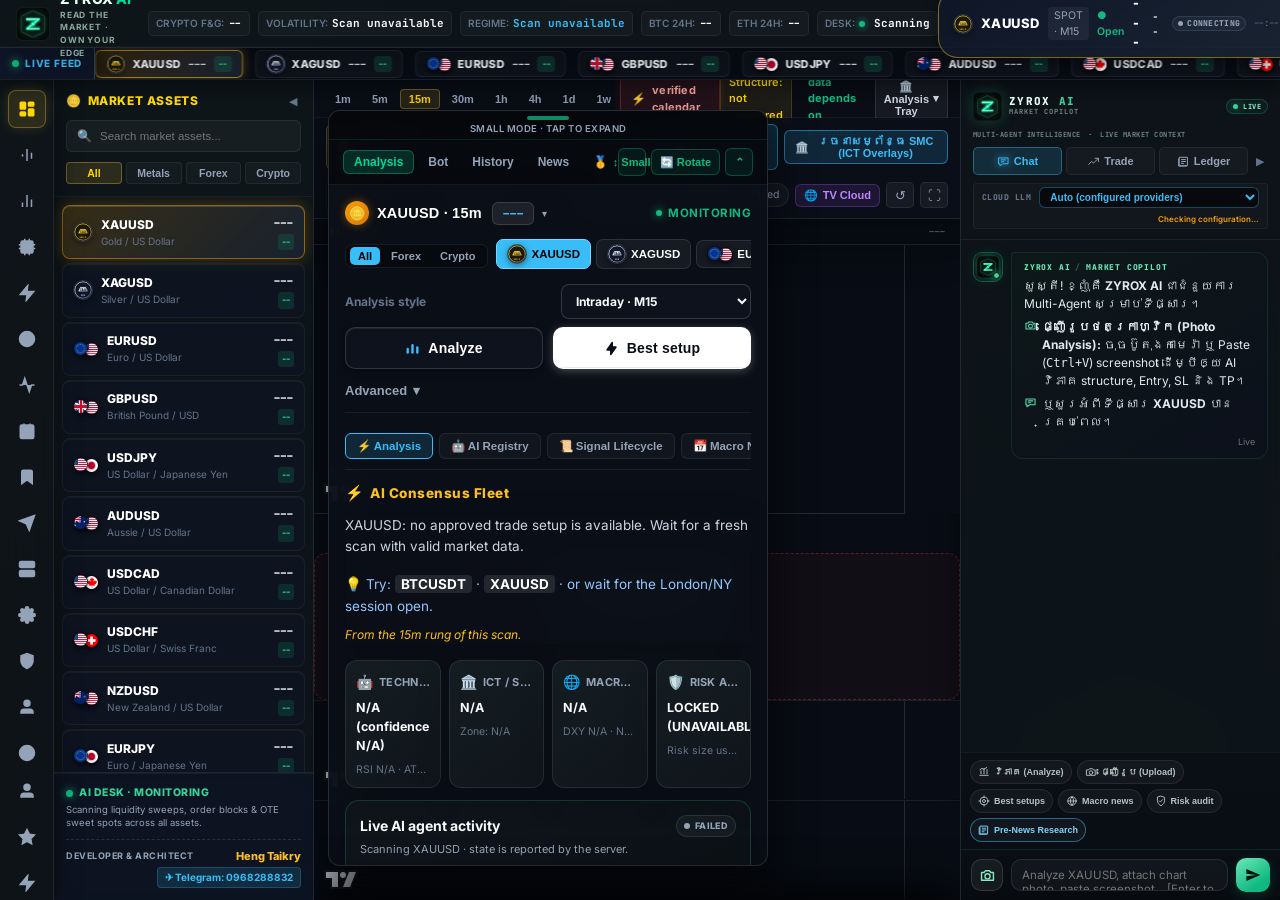
==== commit d6b7eff7: "Fix responsive AI chat layout constraints" ====
--- a/taikry/web/index.html
+++ b/taikry/web/index.html
@@ -12,7 +12,7 @@
   <link rel="icon" type="image/svg+xml" href="assets/brand/zyrox-logo-icon.svg">
   <link rel="alternate icon" type="image/png" href="assets/brand/zyrox-logo-icon.png">
   <link rel="apple-touch-icon" href="assets/brand/zyrox-logo-icon.png">
-  <link rel="stylesheet" href="styles.css?v=2.6.4">
+  <link rel="stylesheet" href="styles.css?v=2.6.5">
   <link rel="preconnect" href="https://fonts.googleapis.com">
   <link rel="preconnect" href="https://fonts.gstatic.com" crossorigin>
   <link href="https://fonts.googleapis.com/css2?family=Inter:wght@400;500;600;700;800&family=JetBrains+Mono:wght@400;500;700&family=Kantumruy+Pro:wght@400;600;700&display=swap" rel="stylesheet">
@@ -2998,7 +2998,7 @@
   <!-- Taikry Professional Interactive Chart Workspace Controller -->
   <script src="chart.js?v=2.6.2"></script>
   <div id="schema-studio-root"></div>
-  <script src="app.js?v=2.6.4"></script>
+  <script src="app.js?v=2.6.5"></script>
   <script src="schema_designer.js?v=2.6.2"></script>
 </body>
 </html>
--- a/taikry/web/styles.css
+++ b/taikry/web/styles.css
@@ -9910,6 +9910,47 @@
 .chat-khmer-title { gap: 6px; }
 .chat-live-data-strip .chat-ui-icon { margin-right: 2px; }
 
+/* Keep chat content measured to the real sidebar width at every breakpoint. */
+.ai-chat-stream,
+.ai-sidebar-header,
+.ai-sidebar-pane,
+.chat-msg,
+.chat-bubble,
+.chat-setup-card,
+.chat-thinking-card,
+.chat-deep-research-container { min-width: 0; }
+.chat-msg-ai { width: 100%; max-width: 100%; }
+.chat-msg-ai .chat-bubble { flex: 1 1 0%; width: 0; }
+.chat-msg-user { width: fit-content; max-width: 100%; }
+.chat-msg-user .chat-bubble { flex: 0 1 auto; }
+.chat-bubble-thinking { width: auto; min-width: 0; max-width: 100%; }
+.chat-thinking-card,
+.chat-setup-card { width: 100%; max-width: 100%; }
+.chat-setup-header,
+.chat-setup-badge-group { min-width: 0; flex-wrap: wrap; }
+.chat-provider-pill { min-width: 0; max-width: 100%; }
+.chat-setup-grid { grid-template-columns: repeat(2, minmax(0, 1fr)); }
+.chat-setup-grid-full { grid-column: 1 / -1; }
+.chat-setup-item { min-width: 0; overflow-wrap: anywhere; }
+.chat-setup-grid-full > div { flex-wrap: wrap; gap: 5px 9px; justify-content: flex-start !important; }
+.chat-setup-grid-full .chat-setup-lbl { margin-left: 0 !important; }
+.chat-setup-actions { display: grid; grid-template-columns: repeat(auto-fit, minmax(min(100%, 145px), 1fr)); }
+.chat-setup-actions > button { min-width: 0; justify-content: center; text-align: center; white-space: normal; line-height: 1.35; }
+.chat-research-header { min-width: 0; flex-wrap: wrap; gap: 6px; }
+.chat-research-heading { min-width: 0; flex: 1 1 150px; }
+.chat-scenarios-grid { grid-template-columns: repeat(auto-fit, minmax(min(100%, 145px), 1fr)); }
+.ai-chat-brand-caption { max-width: 100%; overflow: hidden; text-overflow: ellipsis; }
+.ai-ctx-label { white-space: nowrap; }
+
+@media (max-width: 360px) {
+  .ai-sidebar-header { padding-right: 8px; padding-left: 8px; }
+  .ai-chat-brand-caption { font-size: 5.5px; }
+  .ai-chat-stream { padding-right: 8px; padding-left: 8px; }
+  .chat-thinking-card { padding: 7px; }
+  .chat-thinking-steps { gap: 3px; }
+  .chat-thinking-steps > span { padding-right: 2px; padding-left: 2px; font-size: 5.5px; }
+}
+
 @keyframes chat-brand-breathe { 0%, 100% { transform: scale(1); filter: drop-shadow(0 0 4px rgba(16, 185, 129, .16)); } 50% { transform: scale(1.055); filter: drop-shadow(0 0 9px rgba(52, 211, 153, .46)); } }
 @keyframes chat-wave-pulse { 0%, 100% { opacity: .55; transform: scaleX(.86); } 50% { opacity: 1; transform: scaleX(1.1); } }
 @keyframes chat-progress-sweep { 0% { transform: translateX(-115%); } 65% { transform: translateX(210%); } 100% { transform: translateX(310%); } }
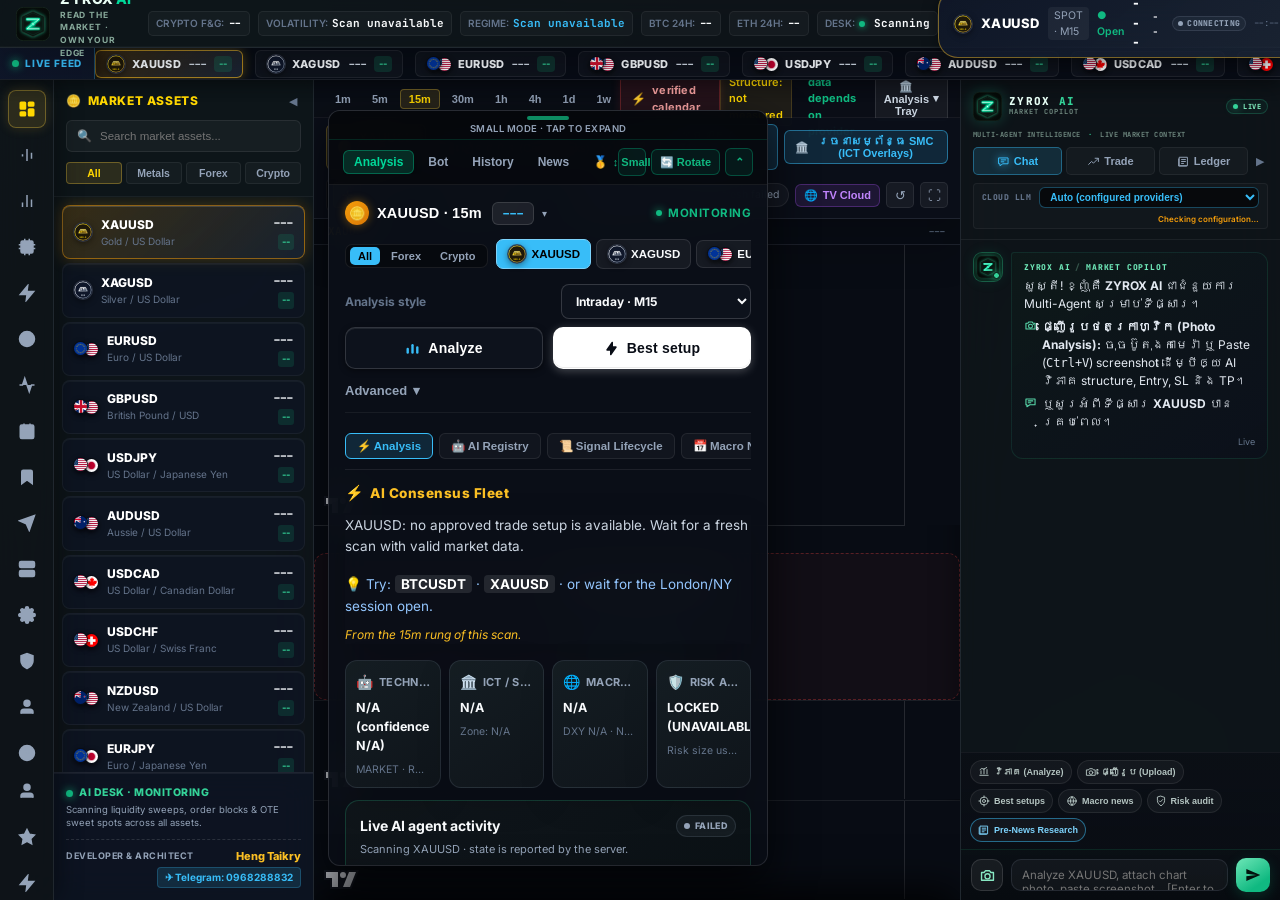
==== commit ba9ef761: "Implement market explorer and trading platform updates" ====
--- a/taikry/web/index.html
+++ b/taikry/web/index.html
@@ -12,7 +12,7 @@
   <link rel="icon" type="image/svg+xml" href="assets/brand/zyrox-logo-icon.svg">
   <link rel="alternate icon" type="image/png" href="assets/brand/zyrox-logo-icon.png">
   <link rel="apple-touch-icon" href="assets/brand/zyrox-logo-icon.png">
-  <link rel="stylesheet" href="styles.css?v=2.6.5">
+  <link rel="stylesheet" href="styles.css?v=2.6.9">
   <link rel="preconnect" href="https://fonts.googleapis.com">
   <link rel="preconnect" href="https://fonts.gstatic.com" crossorigin>
   <link href="https://fonts.googleapis.com/css2?family=Inter:wght@400;500;600;700;800&family=JetBrains+Mono:wght@400;500;700&family=Kantumruy+Pro:wght@400;600;700&display=swap" rel="stylesheet">
@@ -120,7 +120,7 @@
           <svg class="top-btn-svg" viewBox="0 0 24 24" width="13" height="13" fill="none" stroke="currentColor" stroke-width="2"><path d="M21 15a2 2 0 0 1-2 2H7l-4 4V5a2 2 0 0 1 2-2h14a2 2 0 0 1 2 2z"/></svg>
           <span id="t-top-ask-ai">Ask AI</span>
         </button>
-        <button class="top-action-btn btn-quick-trade" onclick="executePlanTradeBridge()" title="Record a simulated paper trade and send a manual ticket">
+        <button class="top-action-btn btn-quick-trade" onclick="executePlanTradeBridge()" title="Record a simulated paper trade in your account">
           <svg class="top-btn-svg" viewBox="0 0 24 24" width="13" height="13" fill="none" stroke="currentColor" stroke-width="2"><polygon points="13 2 3 14 12 14 11 22 21 10 12 10 13 2"/></svg>
           <span id="t-top-trade">Paper Trade</span>
         </button>
@@ -1082,10 +1082,10 @@
           </div>
         </div>
 
-        <!-- ================= PANE 2: PAPER TRADE TICKET ================= -->
+        <!-- ================= PANE 2: PAPER TRADE ================= -->
         <div class="ai-sidebar-pane" id="ai-pane-trade">
           <div class="fast-trade-pane">
-            <div class="pane-sec-title">Paper Trade & Manual Ticket</div>
+            <div class="pane-sec-title">Paper Trade</div>
             <div class="fast-trade-asset-card">
               <div class="fast-trade-sym" id="ft-sym-display">XAUUSD</div>
               <div class="fast-trade-price text-gold" id="ft-price-display">---</div>
@@ -1116,11 +1116,11 @@
               </div>
               <div class="ft-input-row">
                 <label>Risk Cap:</label>
-                <span class="ft-val-text text-green">Set paper-ticket risk in Preferences</span>
+                <span class="ft-val-text text-green">Set paper-trade risk in Preferences</span>
               </div>
             </div>
             <button class="btn btn-gold btn-full mt-16" id="btn-cockpit-execute" onclick="executePlanTradeBridge()">
-              <span id="t-cockpit-execute">Record Paper Trade & Send Manual Ticket</span>
+              <span id="t-cockpit-execute">Record Paper Trade</span>
             </button>
             <div class="fast-trade-meta">
               <span>Simulated only · No order is sent to MT5 or a broker</span>
@@ -1141,6 +1141,21 @@
                 <div class="metric-value val-green" id="paper-pnl">--</div>
               </div>
             </div>
+            <div class="paper-trade-stats" aria-live="polite">
+              <div class="paper-trade-stat">
+                <span class="metric-label">Trades Today</span>
+                <strong id="paper-today-count">--</strong>
+              </div>
+              <div class="paper-trade-stat">
+                <span class="metric-label">All Trades</span>
+                <strong id="paper-total-count">--</strong>
+              </div>
+              <div class="paper-trade-stat">
+                <span class="metric-label">Win Rate</span>
+                <strong id="paper-win-rate">--</strong>
+              </div>
+            </div>
+            <div id="paper-stream-status" class="paper-stream-status" aria-live="polite">Connecting · កំពុងភ្ជាប់</div>
             <div class="metric-label mt-12">Recent Executions:</div>
             <table class="ledger-table">
               <thead>
@@ -1421,6 +1436,7 @@
             <div class="section-kpi-label">Market Feed & Status</div>
             <div class="section-kpi-val" id="ov-feed-provider">--</div>
             <div class="section-kpi-sub" id="ov-feed-latency">Latency: -- · Verified</div>
+            <div class="provider-status-list" id="ov-provider-status-list" aria-live="polite">Provider health · សុខភាពប្រភពទិន្នន័យ: --</div>
           </div>
           <div class="section-kpi-card">
             <div class="section-kpi-label">Active Instrument (XAUUSD)</div>
@@ -1520,6 +1536,80 @@
             <input type="text" id="markets-table-search" class="watchlist-search-input" placeholder="Search symbol or name..." oninput="onMarketsTableSearch(this.value)">
           </div>
         </div>
+
+        <section class="market-explorer-card" aria-labelledby="market-explorer-title">
+          <div class="market-explorer-heading">
+            <div>
+              <h2 id="market-explorer-title">🔎 Market Explorer · ស្វែងរកទីផ្សារ</h2>
+              <p>Choose a provider-supported symbol for your own analysis. This does not create or send a Telegram signal. · ជ្រើសទ្រព្យដែល provider គាំទ្រ ដើម្បីវិភាគផ្ទាល់ខ្លួន។ វាមិនបង្កើត ឬផ្ញើសញ្ញា Telegram ទេ។</p>
+            </div>
+            <button class="btn btn-outline btn-sm" type="button" onclick="refreshMarketExplorer()">↻ Refresh registry</button>
+          </div>
+          <div class="market-explorer-watchlists">
+            <label>My watchlists · បញ្ជីទីផ្សាររបស់ខ្ញុំ
+              <select id="market-user-watchlist" aria-label="Choose a personal watchlist">
+                <option value="">Choose a watchlist</option>
+              </select>
+            </label>
+            <button class="btn btn-outline btn-sm" type="button" onclick="createMarketExplorerWatchlist()">＋ New watchlist</button>
+          </div>
+          <div class="market-explorer-controls">
+            <label class="market-explorer-search">🔍
+              <input id="market-explorer-search" type="search" maxlength="80" placeholder="Search symbol or name: BTC, Bitcoin, EUR/USD…" oninput="onMarketExplorerSearch(this.value)">
+            </label>
+            <label>Sort
+              <select id="market-explorer-sort" onchange="renderMarketExplorer()">
+                <option value="POPULAR">Popular</option>
+                <option value="ALPHA">Alphabetical</option>
+                <option value="AI_SCORE">AI opportunity score</option>
+                <option value="RECENT">Recently analyzed</option>
+              </select>
+            </label>
+          </div>
+          <div class="market-explorer-categories" role="group" aria-label="Market categories">
+            <button type="button" class="active" data-market-category="ALL" onclick="setMarketExplorerCategory('ALL', this)">All</button>
+            <button type="button" data-market-category="FAVORITES" onclick="setMarketExplorerCategory('FAVORITES', this)">⭐ Favorites</button>
+            <button type="button" data-market-category="AI_SCANNER" onclick="setMarketExplorerCategory('AI_SCANNER', this)">🤖 AI Scanner</button>
+            <button type="button" data-market-category="METALS" onclick="setMarketExplorerCategory('METALS', this)">🥇 Gold / Metals</button>
+            <button type="button" data-market-category="FOREX" onclick="setMarketExplorerCategory('FOREX', this)">💱 Forex</button>
+            <button type="button" data-market-category="CRYPTO" onclick="setMarketExplorerCategory('CRYPTO', this)">₿ Crypto</button>
+          </div>
+          <div class="market-explorer-analysis-controls">
+            <label>Analysis mode
+              <select id="market-analysis-mode" onchange="updateMarketAnalysisMode()">
+                <option value="QUICK">⚡ Quick</option>
+                <option value="STANDARD" selected>📊 Standard</option>
+                <option value="DEEP">🧠 Deep AI</option>
+              </select>
+            </label>
+            <label>Timeframe
+              <select id="market-analysis-timeframe">
+                <option>M1</option><option>M5</option><option selected>M15</option><option>M30</option>
+                <option>H1</option><option>H4</option><option>D1</option><option>W1</option>
+              </select>
+            </label>
+            <label id="market-analysis-profile-wrap">MTF profile
+              <select id="market-analysis-profile">
+                <option value="SCALPING">Scalping · M1/M5/M15/H1</option>
+                <option value="INTRADAY" selected>Intraday · M5/M15/H1/H4</option>
+                <option value="SWING">Swing · H1/H4/D1/W1</option>
+                <option value="FULL">Full · M1 through D1</option>
+              </select>
+            </label>
+            <button type="button" class="btn btn-gold" id="market-analyze-button" onclick="analyzeExplorerSelection()">ANALYZE NOW</button>
+          </div>
+          <p id="market-explorer-selection" class="market-explorer-selection">Select a market below · ជ្រើសទីផ្សារខាងក្រោម</p>
+          <div id="market-explorer-status" class="market-explorer-status" role="status" aria-live="polite">Loading provider-supported markets… · កំពុងទាញទីផ្សារដែល provider គាំទ្រ…</div>
+          <div id="market-explorer-results" class="market-explorer-results" aria-live="polite"></div>
+          <div class="market-explorer-output">
+            <div class="market-explorer-output-heading">Analysis status · ស្ថានភាពវិភាគ <span id="market-analysis-stage">Idle</span></div>
+            <pre id="market-analysis-output">Choose a symbol and select Analyze Now. · ជ្រើសទ្រព្យ និងចុច Analyze Now។</pre>
+          </div>
+          <div class="market-explorer-recent">
+            <strong>Recently analyzed · វិភាគថ្មីៗ</strong>
+            <div id="market-recent-list">Sign in to see your private history. · ចូលគណនីដើម្បីមើលប្រវត្តិផ្ទាល់ខ្លួន។</div>
+          </div>
+        </section>
 
         <div class="section-table-wrap">
           <table class="section-table">
@@ -1852,7 +1942,7 @@
               <li>Ensure Exness MetaTrader 5 is installed and running on your Windows PC.</li>
               <li>In MT5, enable: <code>Tools ➔ Options ➔ Expert Advisors ➔ Allow algorithmic trading</code>.</li>
               <li>In your Windows command prompt / PowerShell, launch the bridge:
-                <pre class="bridge-cmd-code"><code>python mt5_bridge/exness_mt5_bridge.py --backend-url https://taikry-ai-trading.onrender.com</code></pre>
+                <pre class="bridge-cmd-code"><code>python mt5_bridge/exness_mt5_bridge.py --backend-url https://zyroxaitrading.onrender.com</code></pre>
               </li>
               <li>The bridge will securely authenticate and stream real-time broker ticks and candles to ZYROX AI.</li>
             </ol>
@@ -2462,13 +2552,24 @@
               <span>✈️ Telegram Intelligence Webhook Linking</span>
               <span class="badge badge-telegram-unlinked" id="saas-telegram-status-badge">NOT LINKED</span>
             </div>
+            <p class="telegram-unlinked-desc mt-12" id="saas-signal-plan-status" role="status" aria-live="polite">
+              Signal delivery requires an active plan with Telegram alerts, a linked Telegram account, and signal alerts enabled.
+            </p>
+            <div class="pref-checkbox-list mt-12">
+              <label class="pref-checkbox-label">
+                <input type="checkbox" id="pref-paper-trades" checked> TP/SL paper-trade alerts by email (if configured) or linked Telegram · ការជូនដំណឹង TP/SL តាម Email ឬ Telegram ដែលបានភ្ជាប់
+              </label>
+            </div>
+            <div class="mt-8">
+              <button class="btn btn-outline btn-xs" onclick="saveNotificationPreferences()">💾 Save Alert Preferences</button>
+            </div>
 
             <div id="saas-telegram-unlinked-box" class="mt-12">
               <p class="telegram-unlinked-desc">
-                Pair your account with the configured ZYROX AI Telegram bot to receive approved BUY/SELL alerts with validated Stop Loss, Take Profit, reward-floor, and risk details.
+                A secure pairing link is prepared automatically after sign-in. Open the bot link and press Start in Telegram to confirm; the website cannot connect your Telegram account without that confirmation. / គេហទំព័របង្កើតតំណភ្ជាប់សុវត្ថិភាពដោយស្វ័យប្រវត្តិបន្ទាប់ពីចូលគណនី។ សូមបើកតំណ bot ហើយចុច Start ក្នុង Telegram ដើម្បីបញ្ជាក់។
               </p>
               <div class="mt-14">
-                <button class="btn btn-gold btn-sm" onclick="startTelegramLinking()">⚡ Connect Telegram (Instant 1-Click)</button>
+                <button class="btn btn-gold btn-sm" onclick="startTelegramLinking()">🔗 Generate a New Pairing Link</button>
               </div>
               <div id="saas-telegram-token-display" class="telegram-pairing-box hidden-initially">
                 <div class="telegram-pairing-title">Secure 15-Minute One-Time Pairing Link:</div>
@@ -2497,7 +2598,7 @@
                     <input type="checkbox" id="pref-signals" checked> Real-time Trading Signals (BUY / SELL setups)
                   </label>
                   <label class="pref-checkbox-label">
-                    <input type="checkbox" id="pref-risk" checked> Configured Risk Cap & Invalidation Warnings
+                    <input type="checkbox" id="pref-risk" checked> Stop, Expiry & Invalidation Alerts
                   </label>
                   <label class="pref-checkbox-label">
                     <input type="checkbox" id="pref-macro" checked> High-Impact Macro Economic Events (NFP, CPI, FOMC)
@@ -2733,7 +2834,7 @@
             <li>Ensure Exness MetaTrader 5 is running on your Windows PC.</li>
             <li>In MT5, enable: <code>Tools ➔ Options ➔ Expert Advisors ➔ Allow algorithmic trading</code>.</li>
             <li>Run the bridge in your Windows terminal:
-              <pre class="bridge-cmd-code"><code>python mt5_bridge/exness_mt5_bridge.py --backend-url https://taikry-ai-trading.onrender.com</code></pre>
+              <pre class="bridge-cmd-code"><code>python mt5_bridge/exness_mt5_bridge.py --backend-url https://zyroxaitrading.onrender.com</code></pre>
             </li>
           </ol>
         </div>
@@ -2937,7 +3038,7 @@
       <span class="mob-nav-icon">🤖</span>
       <span class="mob-nav-label">AI Chat</span>
     </button>
-    <button type="button" class="mob-nav-item" id="mob-nav-trade" onclick="switchMobileView('trade')" title="Paper trade and manual ticket">
+    <button type="button" class="mob-nav-item" id="mob-nav-trade" onclick="switchMobileView('trade')" title="Paper trade">
       <span class="mob-nav-icon">⚡</span>
       <span class="mob-nav-label">Fast Trade</span>
     </button>
@@ -2998,7 +3099,7 @@
   <!-- Taikry Professional Interactive Chart Workspace Controller -->
   <script src="chart.js?v=2.6.2"></script>
   <div id="schema-studio-root"></div>
-  <script src="app.js?v=2.6.5"></script>
+  <script src="app.js?v=2.6.9"></script>
   <script src="schema_designer.js?v=2.6.2"></script>
 </body>
 </html>
--- a/taikry/web/styles.css
+++ b/taikry/web/styles.css
@@ -494,6 +494,107 @@
   display: flex;
   justify-content: space-between;
   margin-bottom: 10px;
+}
+
+.paper-trade-stats {
+  display: grid;
+  grid-template-columns: repeat(3, minmax(0, 1fr));
+  gap: 8px;
+  margin: 10px 0 14px;
+}
+
+.provider-status-list {
+  display: grid;
+  gap: 4px;
+  margin-top: 8px;
+  color: var(--text-secondary);
+  font-size: 10px;
+  line-height: 1.4;
+}
+
+.provider-status-row { display: flex; justify-content: space-between; gap: 8px; }
+.provider-status-ok { color: var(--accent-green); }
+.provider-status-warn { color: var(--gold-bright); }
+.provider-status-down { color: var(--accent-red); }
+
+.paper-trade-stat {
+  min-width: 0;
+  padding: 8px 9px;
+  background: rgba(255, 255, 255, 0.035);
+  border: 1px solid rgba(255, 255, 255, 0.06);
+  border-radius: 7px;
+}
+
+.paper-trade-stat .metric-label {
+  display: block;
+  font-size: 9px;
+}
+
+.paper-trade-stat strong {
+  display: block;
+  margin-top: 4px;
+  font-size: 14px;
+}
+
+.paper-stream-status { margin: 2px 0 10px; color: var(--accent-green); font-size: 10px; }
+
+.paper-journal-open {
+  display: block;
+  margin-top: 5px;
+  padding: 2px 5px;
+  border: 1px solid rgba(0, 217, 154, 0.28);
+  border-radius: 4px;
+  color: var(--accent-green);
+  background: rgba(0, 217, 154, 0.06);
+  font-size: 9px;
+  cursor: pointer;
+}
+
+.paper-journal-backdrop {
+  position: fixed;
+  inset: 0;
+  z-index: 5000;
+  display: none;
+  align-items: center;
+  justify-content: center;
+  padding: 18px;
+  background: rgba(0, 0, 0, 0.76);
+}
+
+.paper-journal-card {
+  width: min(560px, 100%);
+  max-height: 92vh;
+  overflow: auto;
+  padding: 22px;
+  color: var(--text-primary);
+  background: var(--panel-bg, #0b1511);
+  border: 1px solid var(--border-color, #20372c);
+  border-radius: 12px;
+  box-shadow: 0 20px 60px rgba(0, 0, 0, 0.5);
+}
+
+.paper-journal-heading,
+.paper-journal-actions,
+.paper-journal-selects {
+  display: flex;
+  gap: 12px;
+  justify-content: space-between;
+}
+
+.paper-journal-heading { align-items: flex-start; margin-bottom: 16px; }
+.paper-journal-heading h2 { margin: 0; font-size: 17px; }
+.paper-journal-heading p { margin: 5px 0 0; color: var(--text-secondary); font-size: 12px; }
+.paper-journal-close { border: 0; background: transparent; color: var(--text-secondary); font-size: 24px; cursor: pointer; }
+.paper-journal-card label { display: block; margin: 12px 0 5px; font-size: 11px; color: var(--text-secondary); }
+.paper-journal-card textarea,
+.paper-journal-card input,
+.paper-journal-card select { width: 100%; box-sizing: border-box; padding: 9px; color: var(--text-primary); background: #060b09; border: 1px solid var(--border-color, #20372c); border-radius: 6px; }
+.paper-journal-selects > div { flex: 1; min-width: 0; }
+.paper-journal-actions { justify-content: flex-end; margin-top: 14px; }
+#paper-journal-feedback { min-height: 18px; margin-top: 10px; color: var(--accent-green); font-size: 12px; }
+
+@media (max-width: 520px) {
+  .paper-journal-selects { flex-direction: column; gap: 0; }
 }
 
 .text-center {
@@ -9968,3 +10069,54 @@
   .active-sym-last-updated { display: none; }
   .active-sym-feed-state { font-size: 7px; padding: 2px 4px; }
 }
+
+/* User-controlled provider-backed Market Explorer */
+.market-explorer-card { margin: 16px 0; padding: 16px; border: 1px solid rgba(0,217,154,.24); border-radius: 12px; background: linear-gradient(145deg,rgba(8,21,17,.96),rgba(11,18,26,.96)); }
+.market-explorer-heading,.market-explorer-controls,.market-explorer-analysis-controls,.market-explorer-output-heading { display: flex; align-items: center; justify-content: space-between; gap: 10px; }
+.market-explorer-heading h2 { margin: 0; color: #dfffee; font-size: 16px; }
+.market-explorer-heading p { margin: 4px 0 0; max-width: 900px; color: #91ac9f; font-size: 11px; line-height: 1.55; }
+.market-explorer-watchlists { display: flex; align-items: end; gap: 8px; margin-top: 10px; }
+.market-explorer-watchlists select { min-width: 210px; }
+.market-explorer-controls { justify-content: flex-start; margin-top: 14px; }
+.market-explorer-card label { display: grid; gap: 4px; color: #9bb6a9; font-size: 10px; }
+.market-explorer-card input,.market-explorer-card select { min-width: 130px; min-height: 36px; padding: 7px 10px; border: 1px solid rgba(142,180,160,.24); border-radius: 7px; color: #eafff5; background: #101a18; font: inherit; font-size: 12px; }
+.market-explorer-search { display: flex !important; flex: 1 1 360px; align-items: center; gap: 8px !important; min-width: 0; padding: 0 10px; border: 1px solid rgba(142,180,160,.24); border-radius: 7px; background: #101a18; }
+.market-explorer-search input { flex: 1; min-width: 0; border: 0; outline: 0; background: transparent; }
+.market-explorer-categories { display: flex; flex-wrap: wrap; gap: 7px; margin: 11px 0; }
+.market-explorer-categories button { padding: 7px 10px; border: 1px solid rgba(142,180,160,.22); border-radius: 999px; color: #a8c0b4; background: rgba(255,255,255,.025); font-size: 10px; cursor: pointer; }
+.market-explorer-categories button.active { border-color: rgba(0,217,154,.55); color: #b8ffe2; background: rgba(0,217,154,.1); }
+.market-explorer-analysis-controls { justify-content: flex-start; flex-wrap: wrap; padding: 10px; border: 1px solid rgba(255,255,255,.07); border-radius: 8px; background: rgba(0,0,0,.16); }
+.market-explorer-analysis-controls label { min-width: 120px; }
+.market-explorer-analysis-controls select { min-width: 145px; }
+.market-explorer-selection,.market-explorer-status { margin: 9px 0; color: #92ad9f; font-size: 11px; }
+.market-explorer-results { display: grid; grid-template-columns: repeat(auto-fill,minmax(min(100%,220px),1fr)); gap: 8px; margin-top: 10px; }
+.market-explorer-symbol { display: grid; grid-template-columns: minmax(0,1fr) auto; gap: 8px; align-items: center; min-width: 0; padding: 10px; border: 1px solid rgba(142,180,160,.14); border-radius: 8px; background: rgba(4,10,9,.55); }
+.market-explorer-symbol.is-selected { border-color: rgba(0,217,154,.65); box-shadow: 0 0 0 1px rgba(0,217,154,.13); }
+.market-explorer-symbol-main { min-width: 0; cursor: pointer; }
+.market-explorer-symbol-main strong,.market-explorer-symbol-main small { display: block; overflow: hidden; text-overflow: ellipsis; white-space: nowrap; }
+.market-explorer-symbol-main strong { color: #e8fff4; font-size: 12px; }
+.market-explorer-symbol-main small { margin-top: 3px; color: #85a192; font-size: 9px; }
+.market-explorer-symbol-actions { display: flex; align-items: center; gap: 5px; }
+.market-explorer-symbol-actions button { width: 29px; height: 29px; border: 1px solid rgba(142,180,160,.2); border-radius: 6px; color: #c8e0d3; background: rgba(255,255,255,.04); cursor: pointer; }
+.market-explorer-symbol-actions button.is-favorite { color: #f4cf57; }
+.market-explorer-output,.market-explorer-recent { margin-top: 12px; padding: 11px; border: 1px solid rgba(255,255,255,.08); border-radius: 8px; background: rgba(0,0,0,.2); }
+.market-explorer-output-heading { justify-content: flex-start; color: #d9eee3; font-size: 11px; font-weight: 700; }
+.market-explorer-output-heading span { padding: 3px 7px; border-radius: 999px; color: #f2d56d; background: rgba(212,175,55,.1); font: 700 9px/1.4 var(--font-mono); }
+.market-explorer-output pre { max-height: 360px; overflow: auto; margin: 8px 0 0; color: #bad3c5; white-space: pre-wrap; overflow-wrap: anywhere; font: 11px/1.6 var(--font-mono); }
+.market-explorer-recent strong { display: block; margin-bottom: 7px; color: #d9eee3; font-size: 11px; }
+.market-recent-items { display: flex; flex-wrap: wrap; gap: 6px; }
+.market-recent-items button { padding: 5px 8px; border: 1px solid rgba(142,180,160,.18); border-radius: 6px; color: #b7cbbf; background: rgba(255,255,255,.035); font-size: 9px; cursor: pointer; }
+@media (max-width: 700px) {
+  .market-explorer-card { padding: 11px; }
+  .market-explorer-heading { align-items: flex-start; flex-wrap: wrap; }
+  .market-explorer-heading h2 { font-size: 14px; }
+  .market-explorer-controls { align-items: stretch; flex-direction: column; }
+  .market-explorer-watchlists { align-items: stretch; flex-direction: column; }
+  .market-explorer-watchlists select,.market-explorer-watchlists button { width: 100%; }
+  .market-explorer-search { flex-basis: auto; min-height: 38px; }
+  .market-explorer-card input,.market-explorer-card select { width: 100%; min-width: 0; }
+  .market-explorer-analysis-controls { display: grid; grid-template-columns: repeat(2,minmax(0,1fr)); }
+  .market-explorer-analysis-controls label { min-width: 0; }
+  .market-explorer-analysis-controls #market-analyze-button { grid-column: 1 / -1; width: 100%; }
+  .market-explorer-results { grid-template-columns: minmax(0,1fr); }
+}
